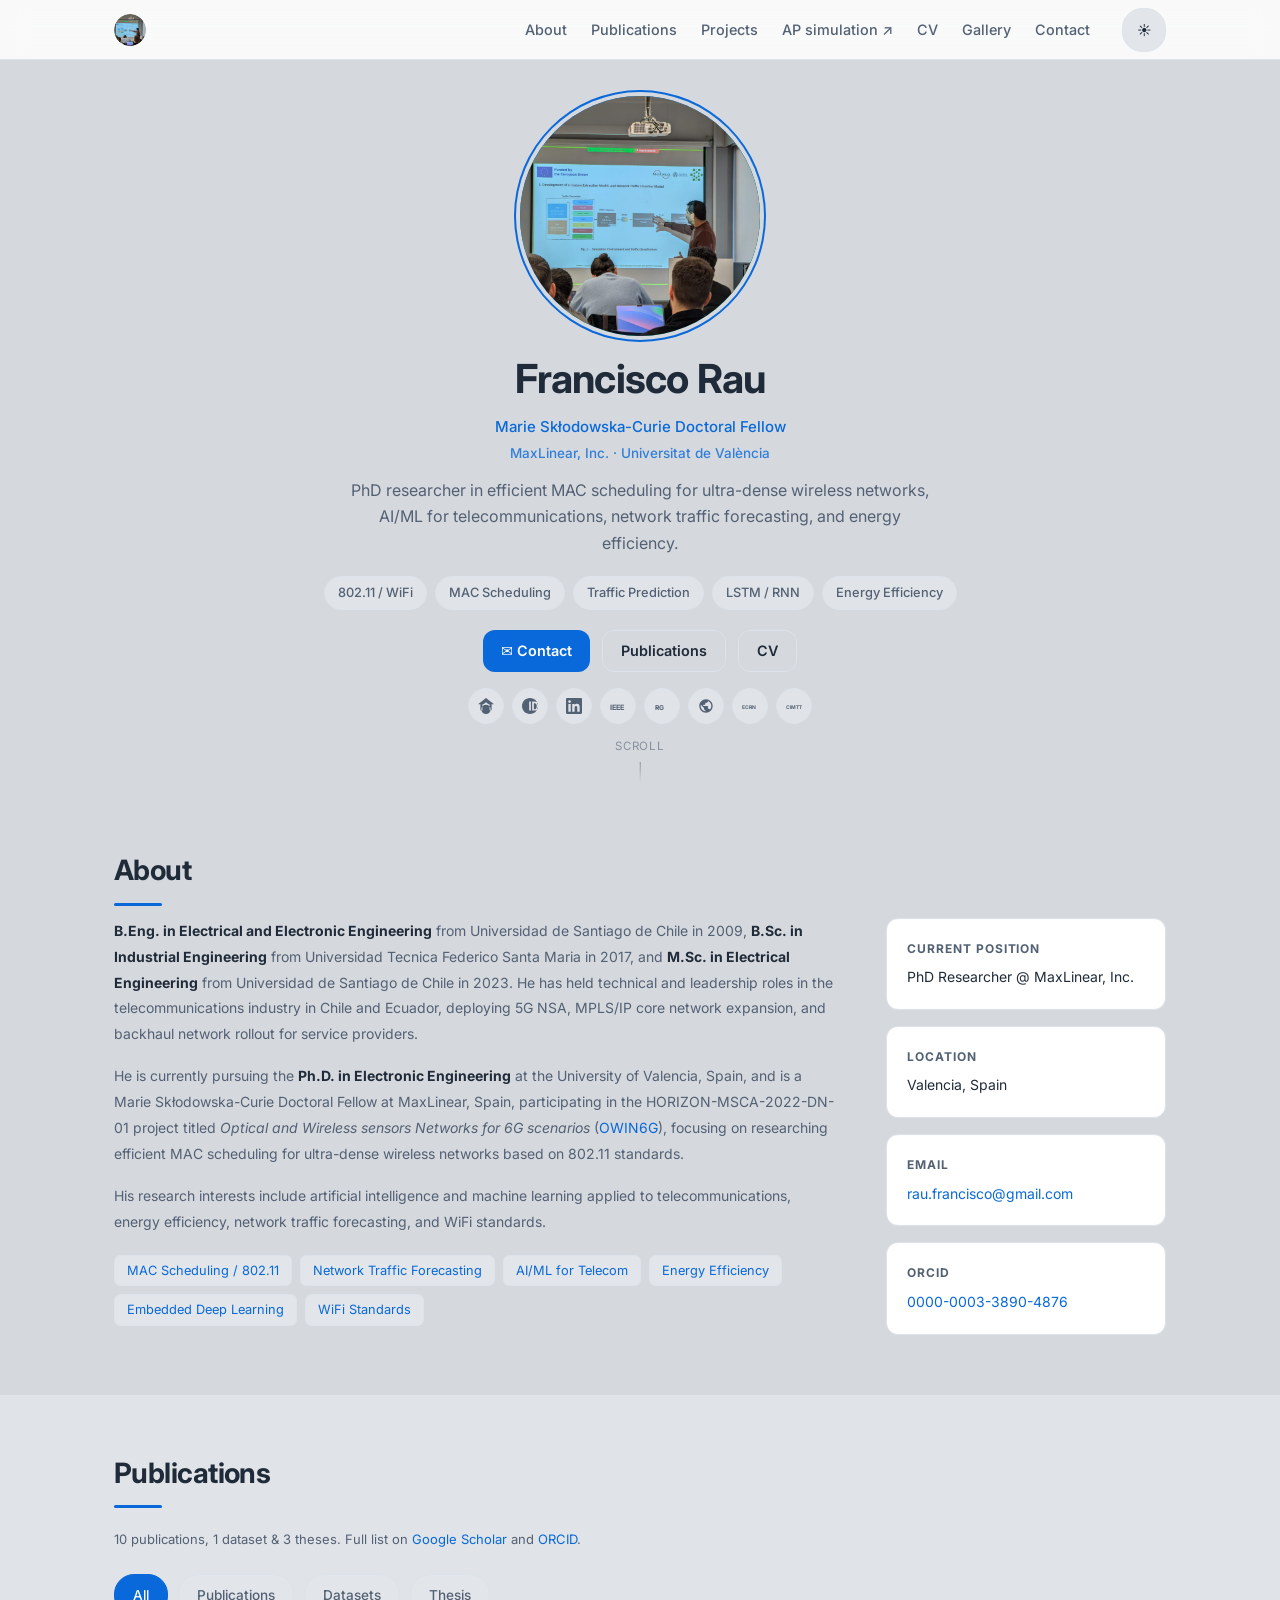
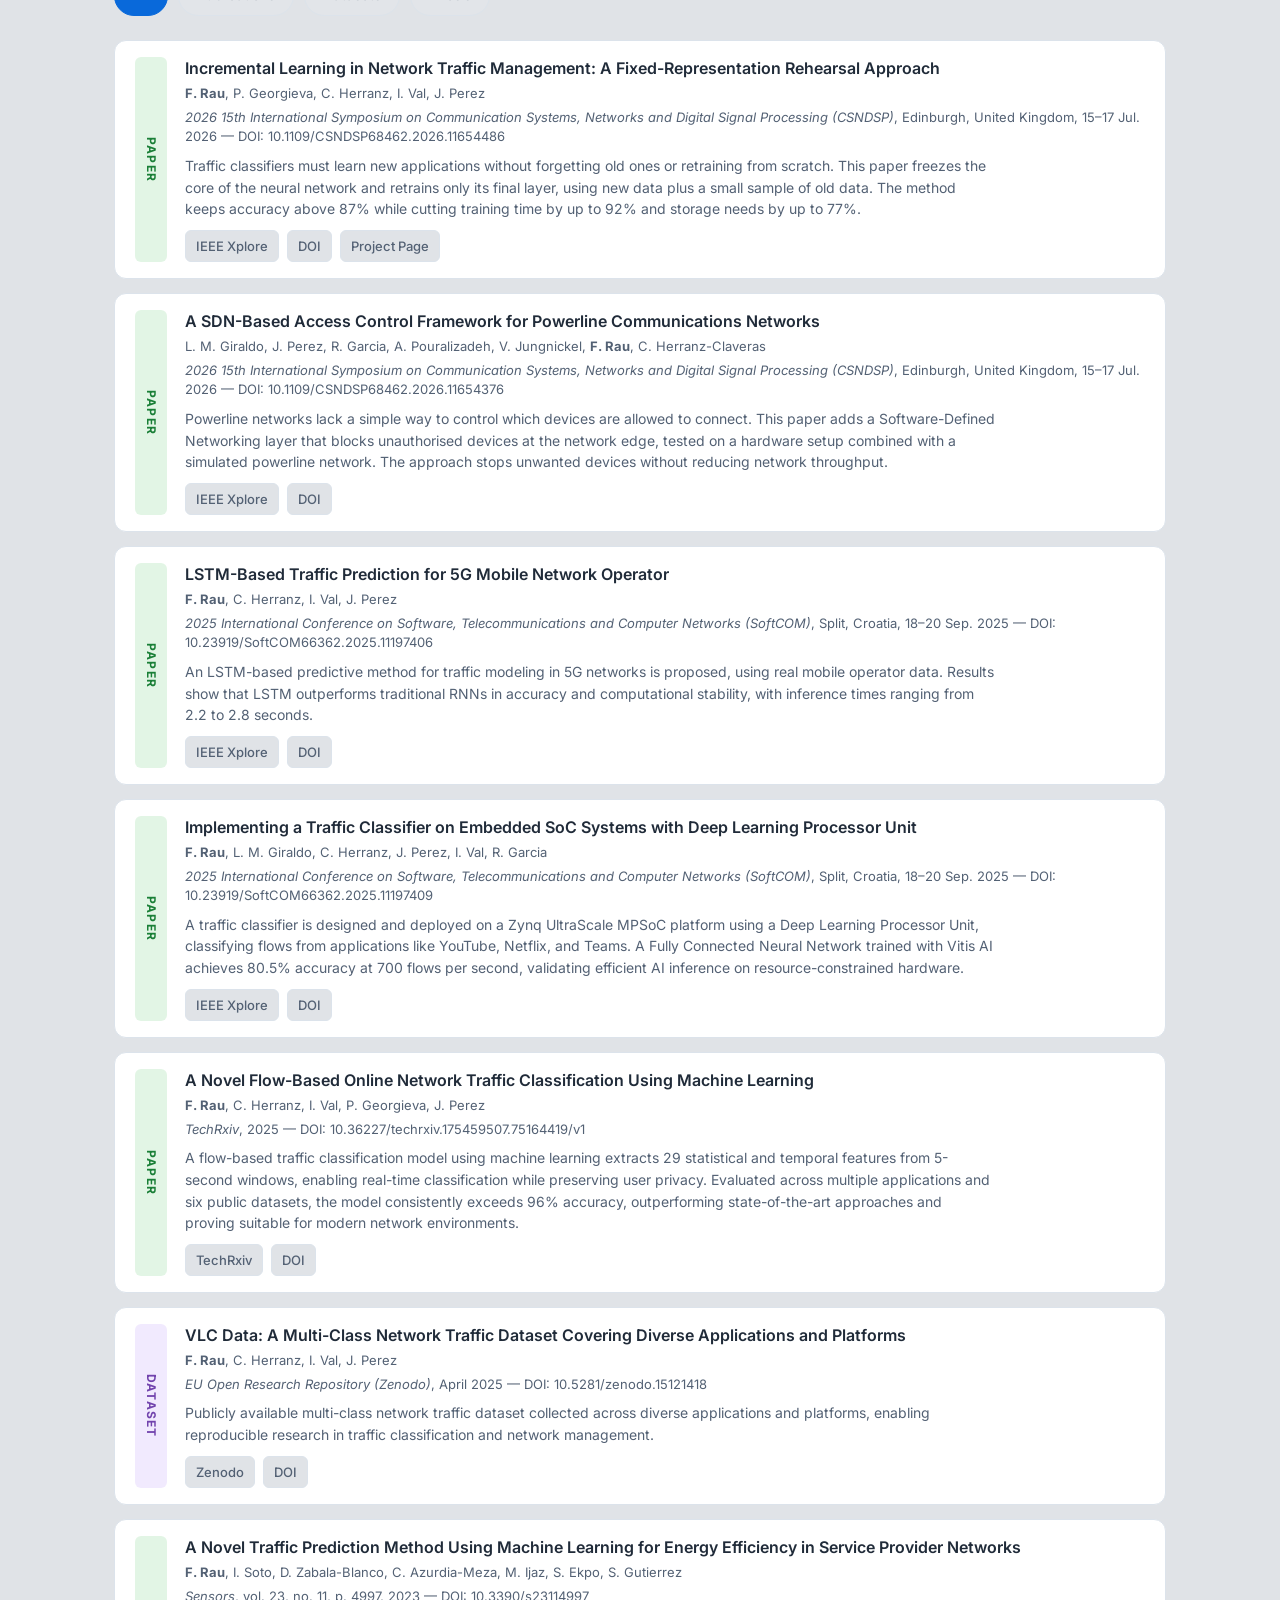
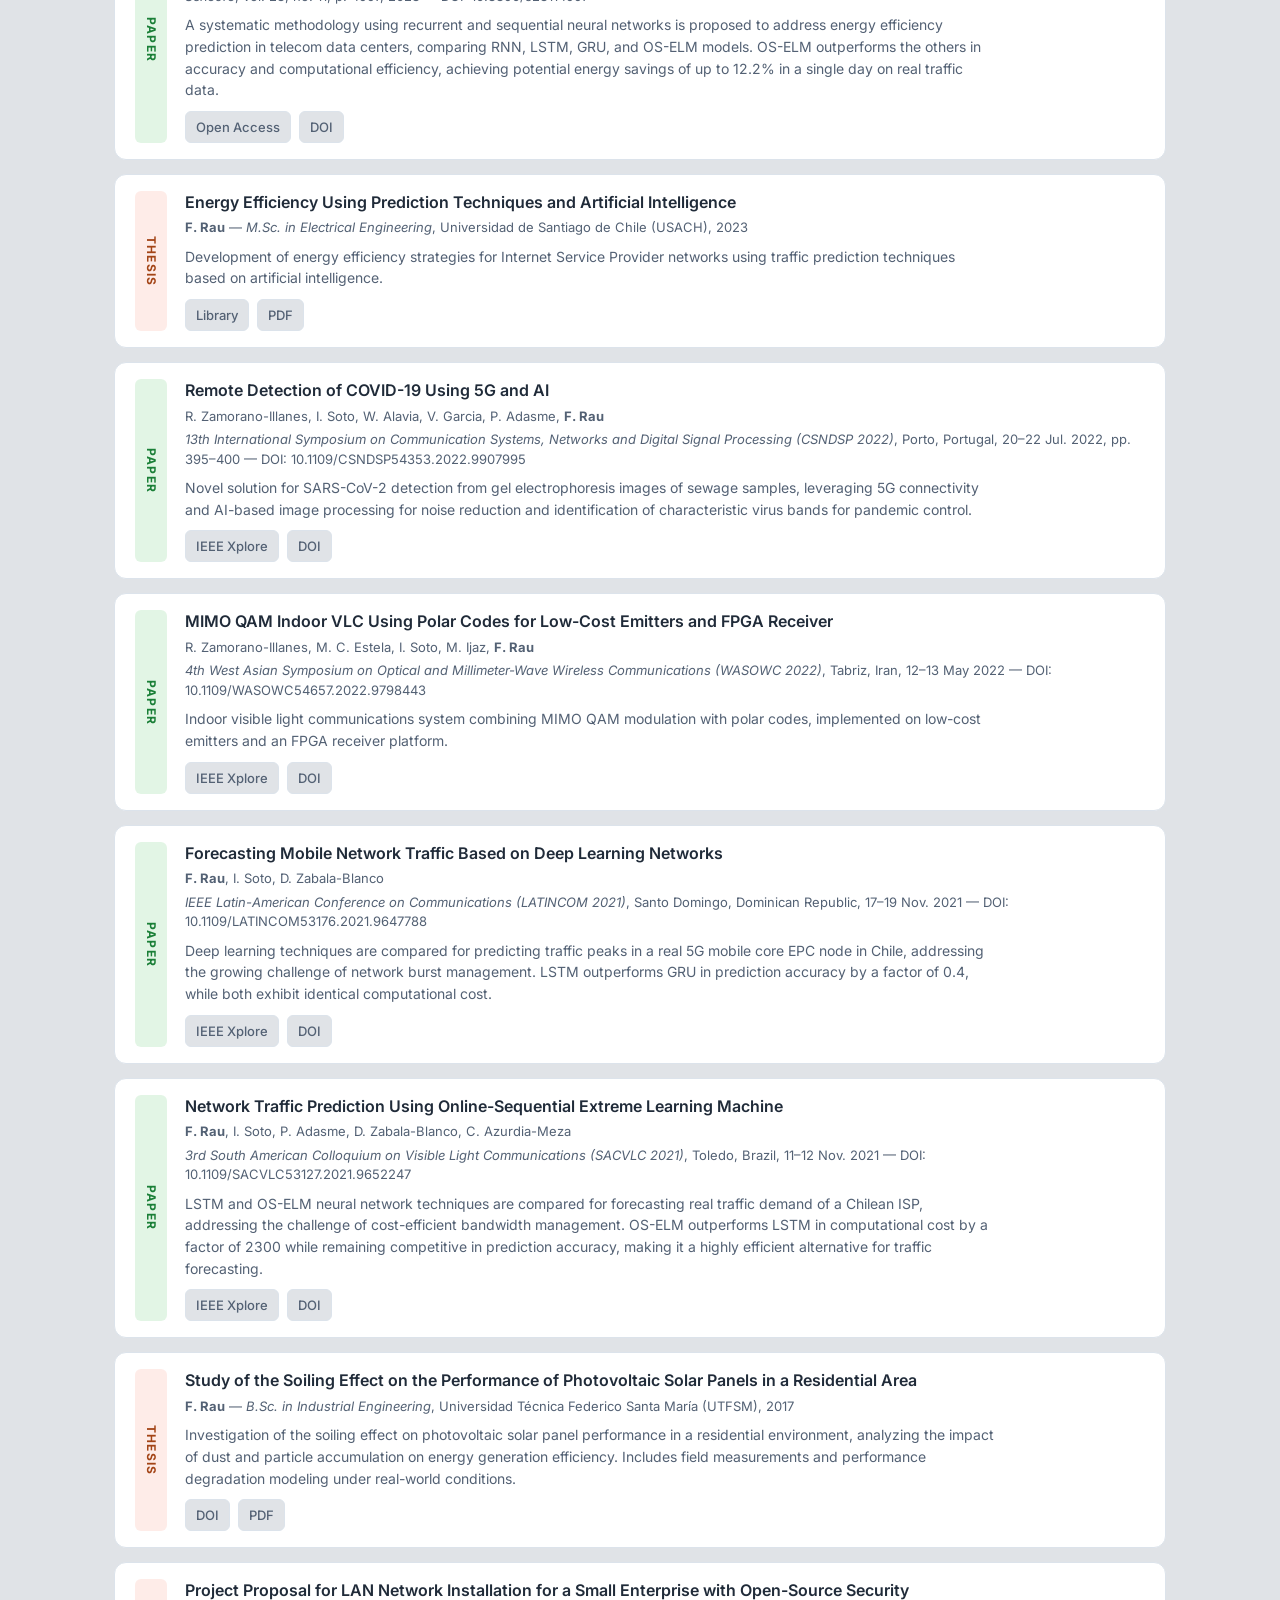
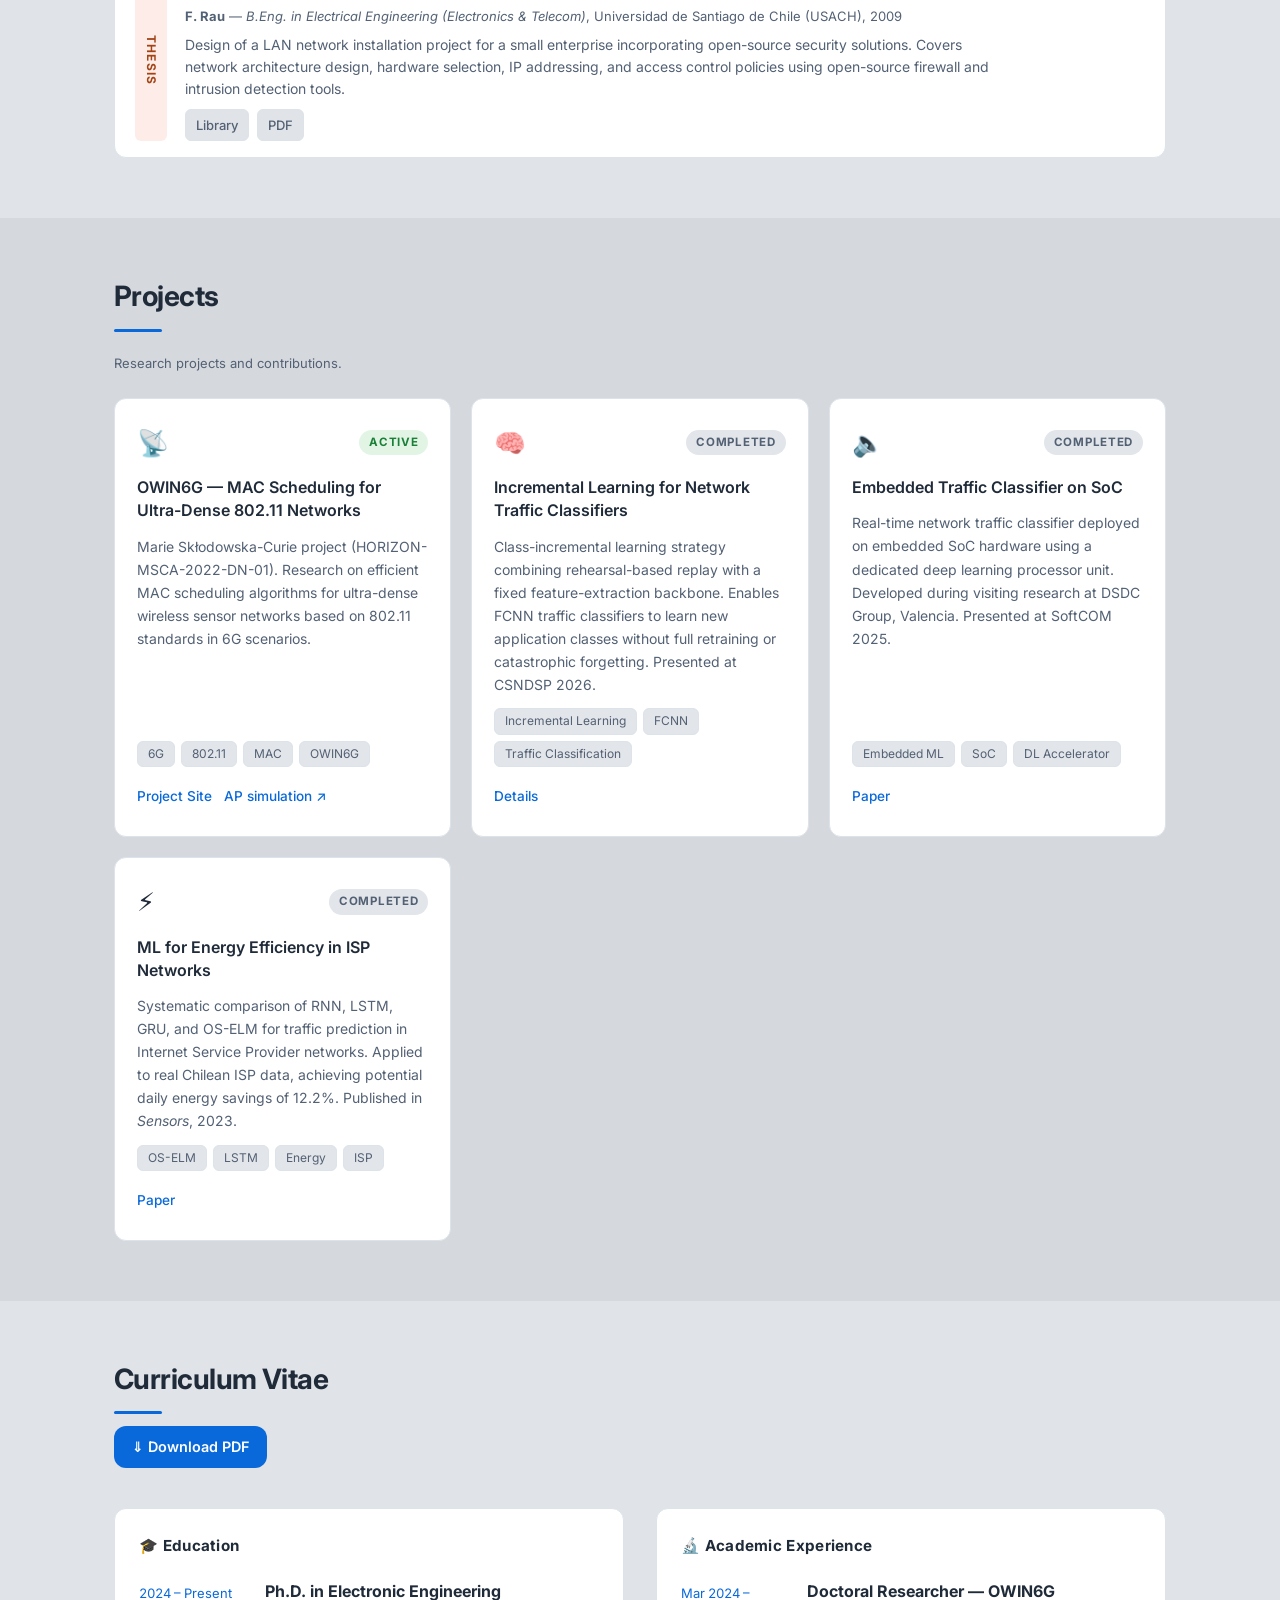
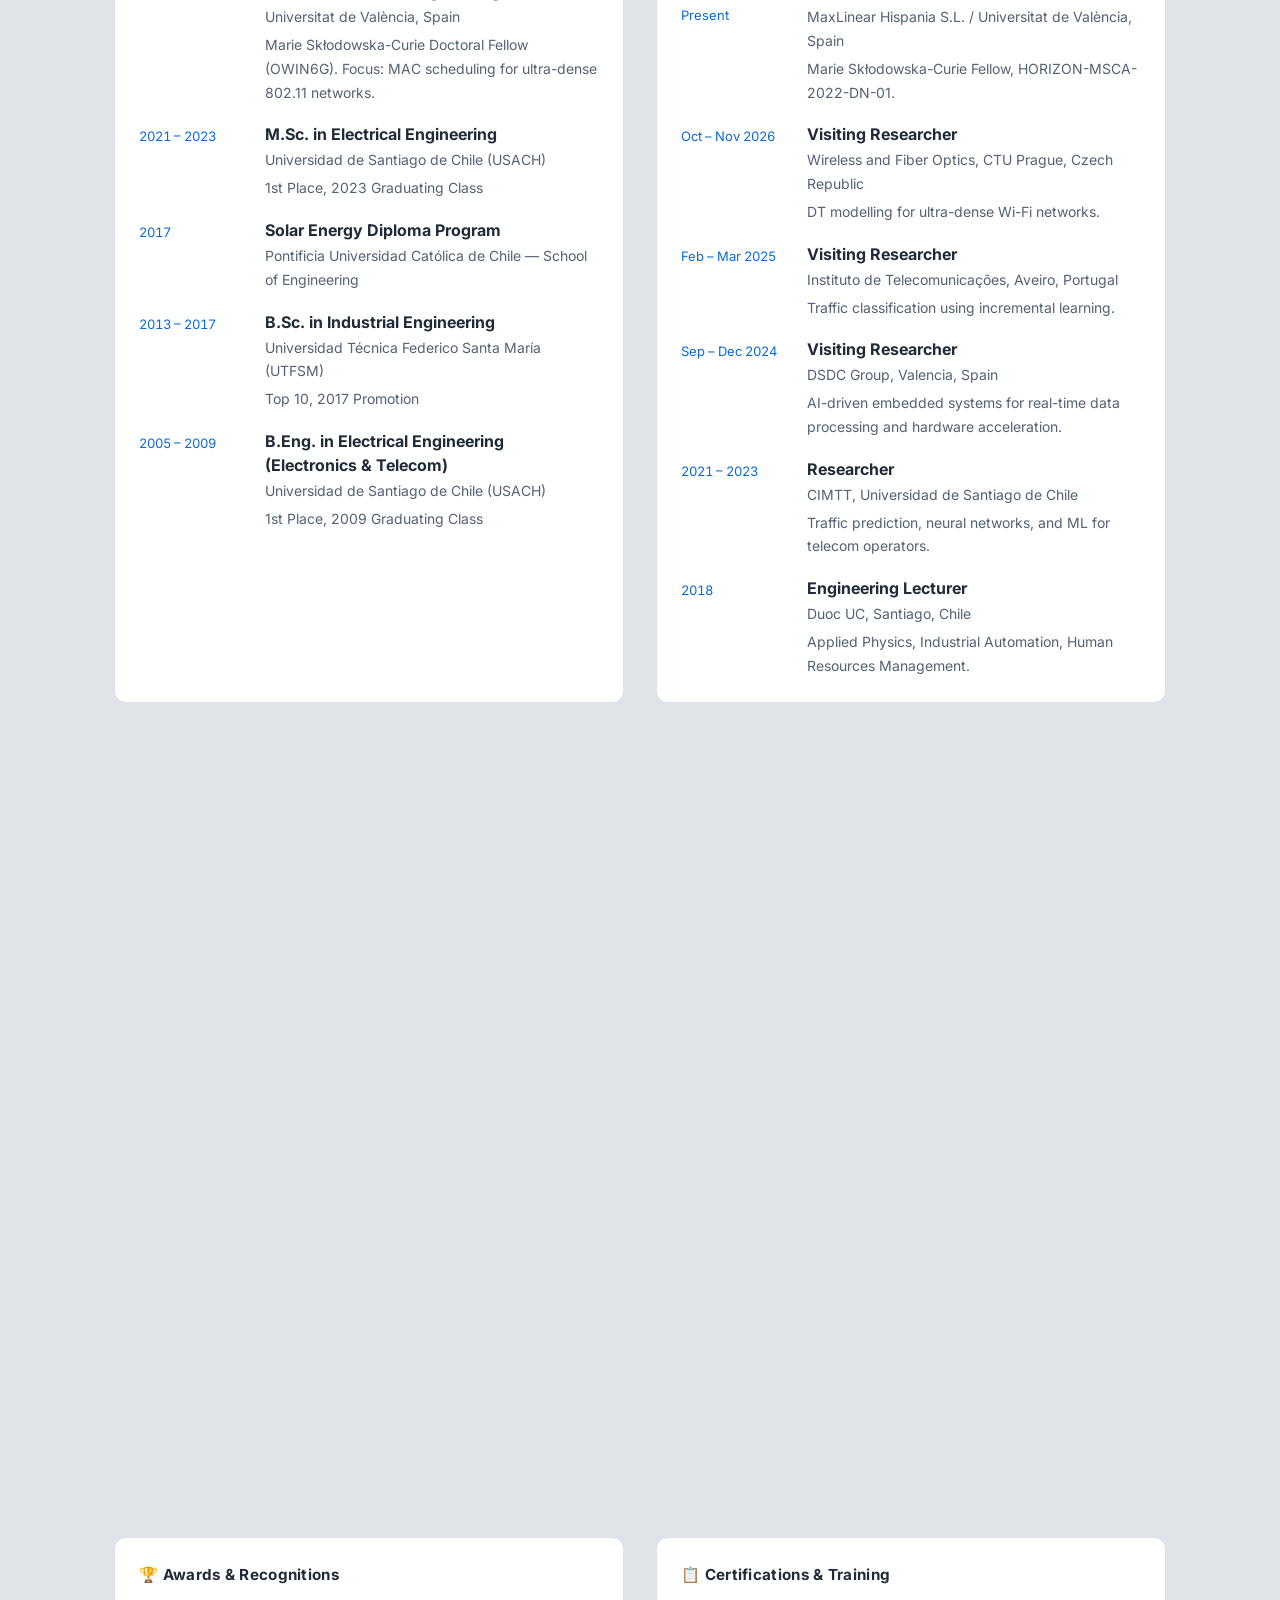
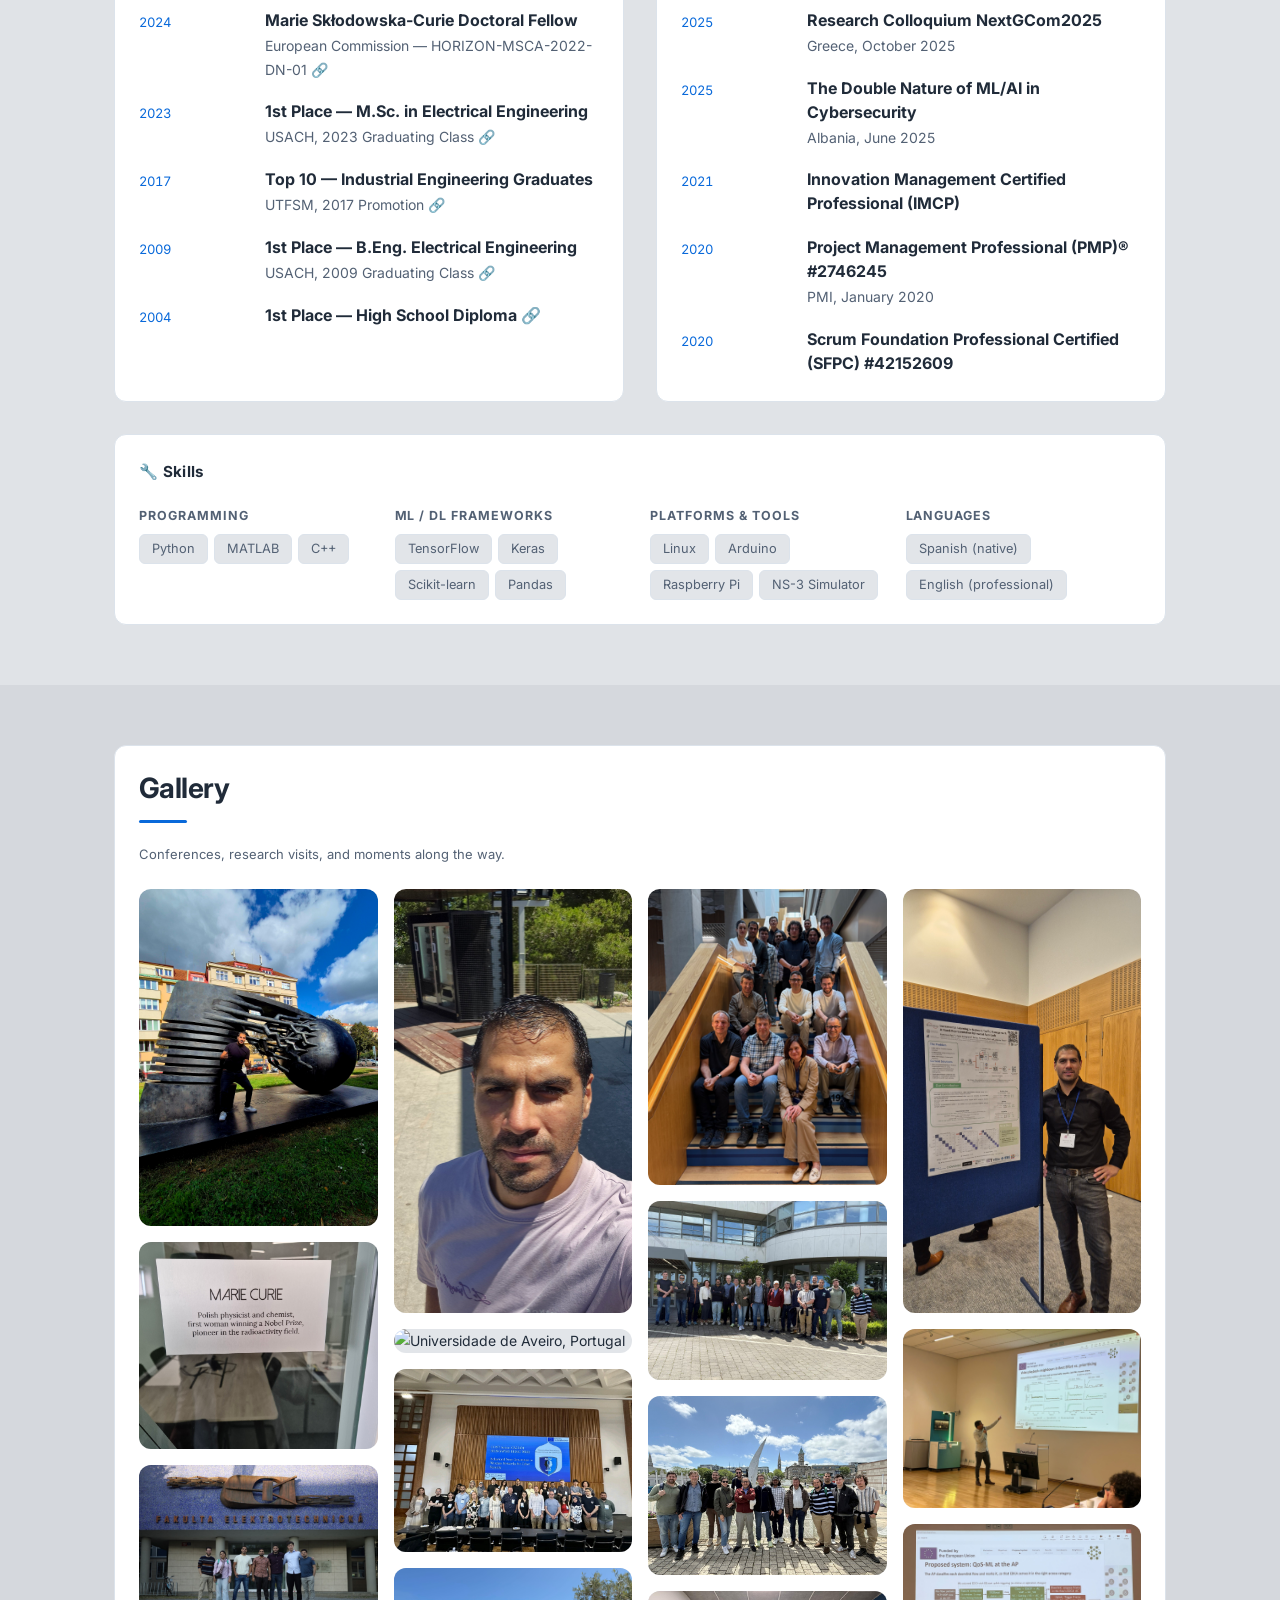
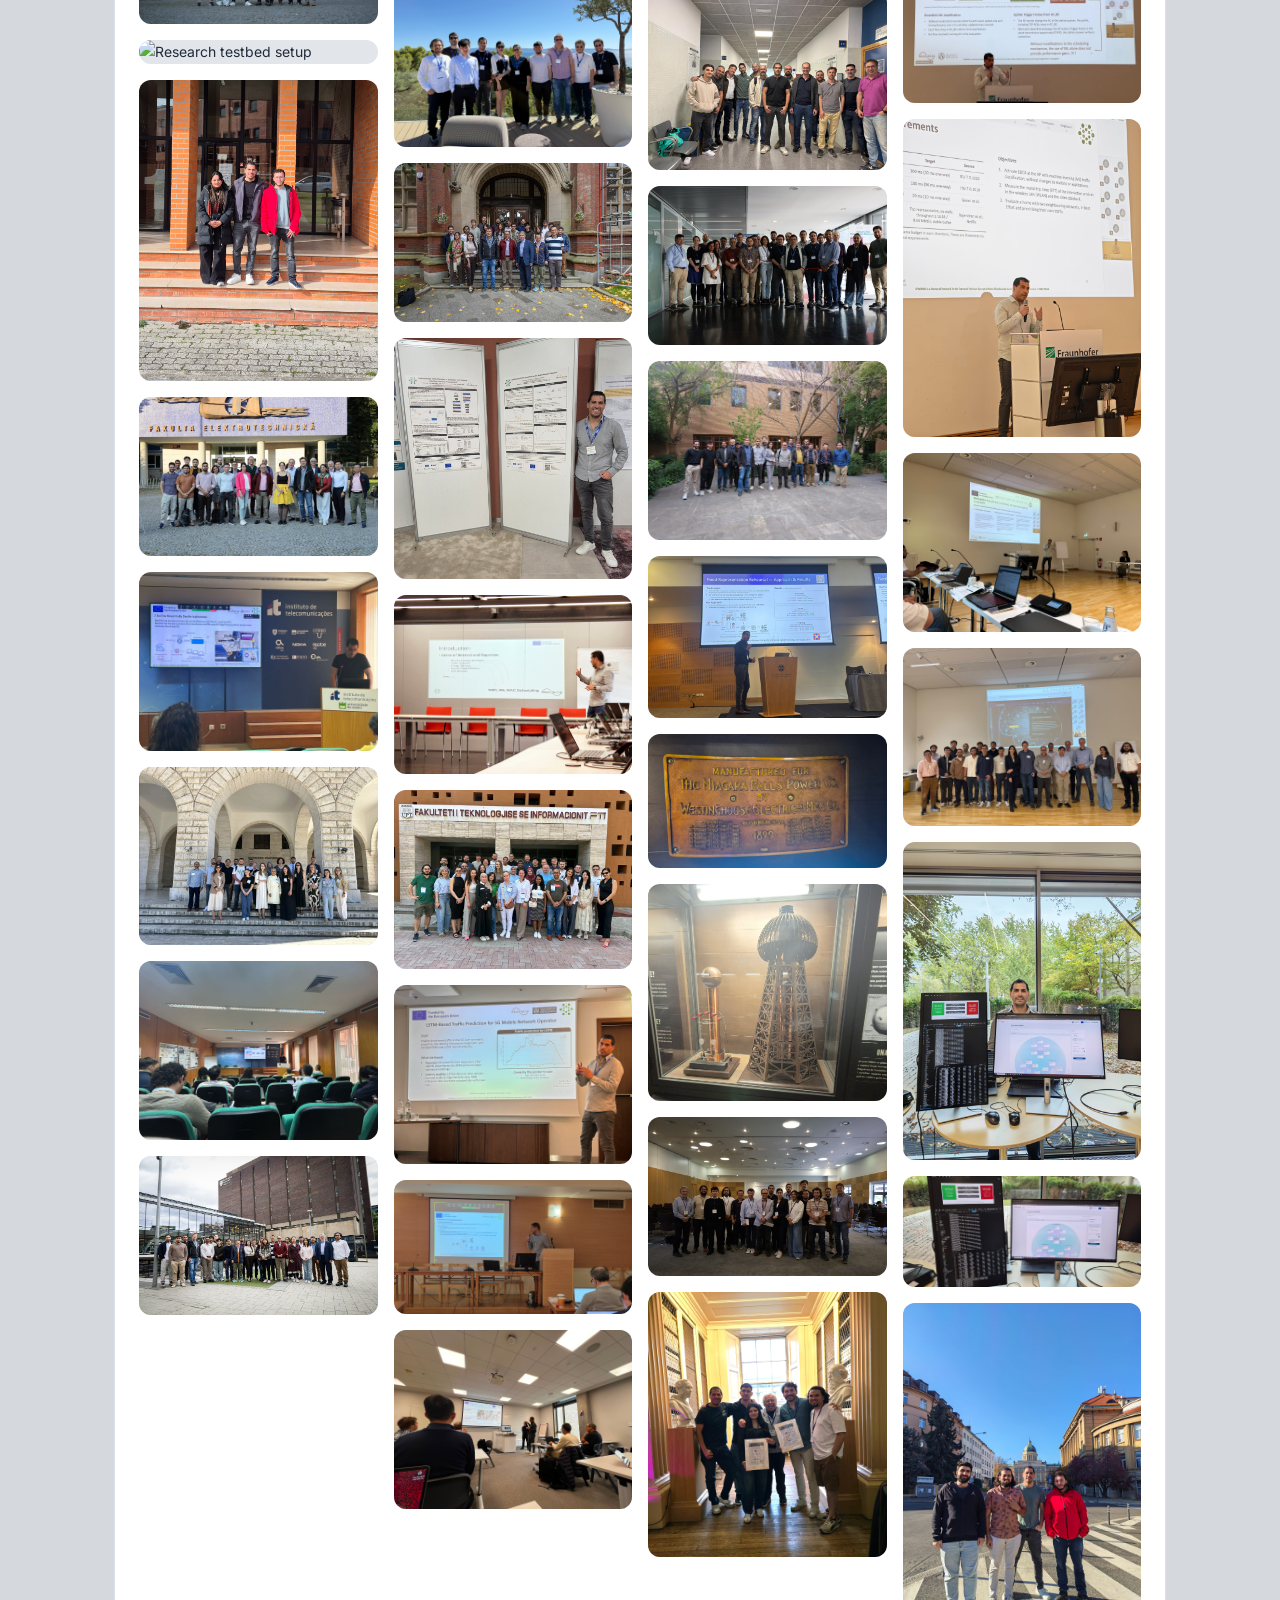
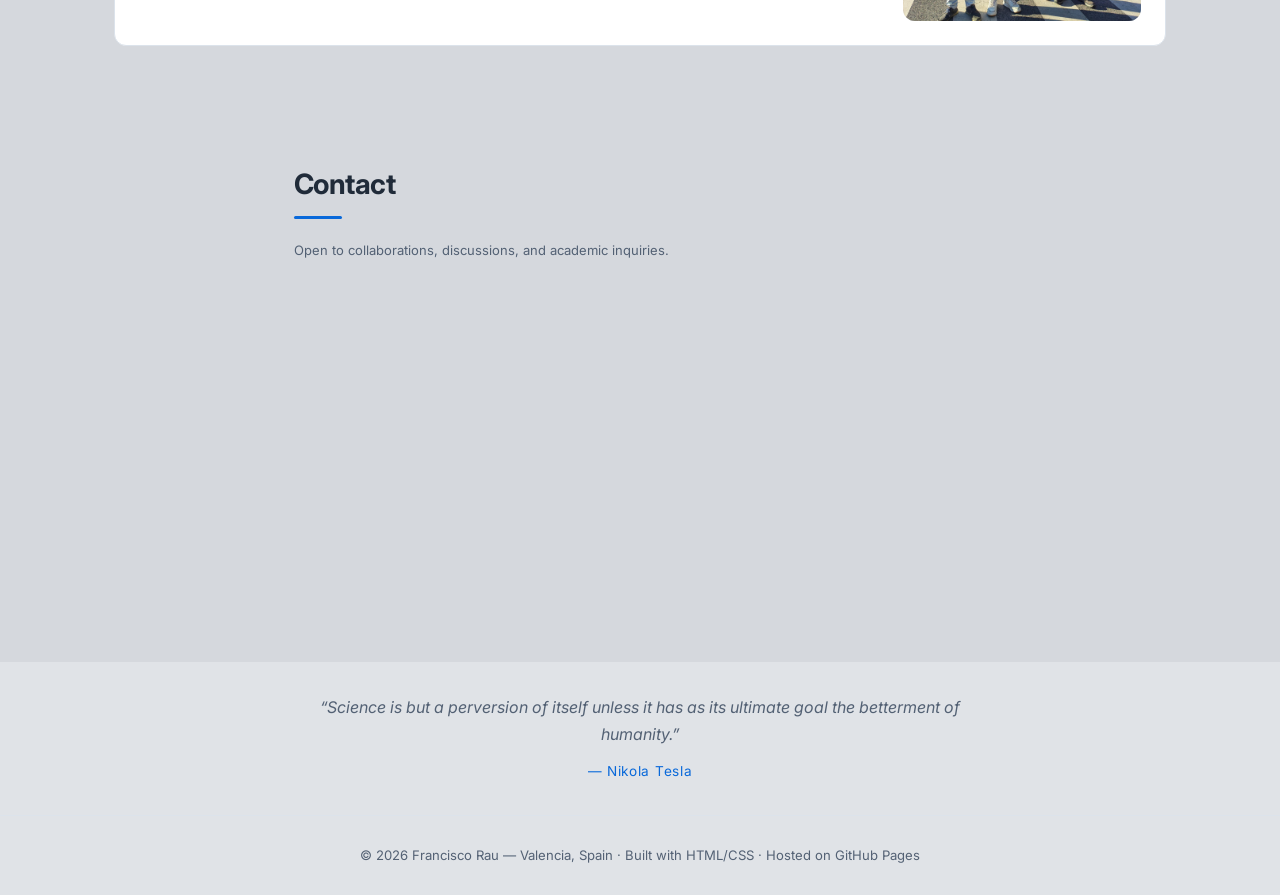
==== index.html @ e75d0fac "Keep summaries visible and unify proportional typography" ====
<!DOCTYPE html>
<html lang="en" data-theme="light">
<head>
  <meta charset="UTF-8" />
  <meta name="viewport" content="width=device-width, initial-scale=1.0" />
  <title>Francisco Rau | PhD Researcher in Telecom, ML & AI</title>
  <meta name="description" content="Personal academic website of Francisco Rau — Marie Skłodowska-Curie Doctoral Fellow at MaxLinear / Universitat de València. Research in MAC scheduling, traffic prediction, ML for telecom." />
  <meta name="keywords" content="Francisco Rau, PhD researcher, MAC scheduling, WiFi, 6G, OWIN6G, MSCA, MaxLinear, Universitat de València, machine learning, telecom, traffic prediction, LSTM" />
  <meta name="author" content="Francisco Rau" />
  <meta name="robots" content="index, follow" />
  <meta name="google-site-verification" content="Uxw614ntFVb6ZvhX2rP0Jt5dlkIkra6tUvO2ImGtz8Q" />
  <meta http-equiv="X-Content-Type-Options" content="nosniff" />
  <meta http-equiv="Referrer-Policy" content="strict-origin-when-cross-origin" />
  <meta http-equiv="Permissions-Policy" content="camera=(), microphone=(), geolocation=()" />
  <link rel="canonical" href="https://fr-researcher.github.io/" />

  <!-- Favicon -->
  <link rel="icon" href="favicon.ico" sizes="any" />
  <link rel="icon" href="favicon.png" type="image/png" />
  <link rel="apple-touch-icon" href="favicon.png" />

  <!-- Bing / Microsoft -->
  <meta name="msapplication-TileColor" content="#d5d8dd" />
  <meta name="theme-color" content="#d5d8dd" />

  <!-- Open Graph (Google, LinkedIn, Facebook preview) -->
  <meta property="og:type" content="website" />
  <meta property="og:url" content="https://fr-researcher.github.io/" />
  <meta property="og:title" content="Francisco Rau | PhD Researcher in Telecom, ML & AI" />
  <meta property="og:description" content="Marie Skłodowska-Curie Doctoral Fellow at MaxLinear / Universitat de València. Research in MAC scheduling, 6G, WiFi, and AI/ML for telecommunications." />
  <meta property="og:image" content="https://fr-researcher.github.io/assets/img/inicio.jpg" />

  <!-- Twitter/X card -->
  <meta name="twitter:card" content="summary_large_image" />
  <meta name="twitter:title" content="Francisco Rau | PhD Researcher" />
  <meta name="twitter:description" content="Marie Skłodowska-Curie Doctoral Fellow. Research in MAC scheduling, 6G, WiFi, and AI/ML for telecom." />
  <meta name="twitter:image" content="https://fr-researcher.github.io/assets/img/inicio.jpg" />

  <!-- Schema.org structured data for Google -->
  <script type="application/ld+json">
  {
    "@context": "https://schema.org",
    "@type": "Person",
    "name": "Francisco Rau",
    "url": "https://fr-researcher.github.io/",
    "image": "https://fr-researcher.github.io/assets/img/inicio.jpg",
    "jobTitle": "PhD Researcher",
    "description": "Marie Skłodowska-Curie Doctoral Fellow at MaxLinear / Universitat de València. Research in MAC scheduling, 6G, WiFi, and AI/ML for telecommunications.",
    "affiliation": [
      { "@type": "Organization", "name": "MaxLinear" },
      { "@type": "Organization", "name": "Universitat de València" }
    ],
    "sameAs": [
      "https://scholar.google.com/citations?user=uFnqRGwAAAAJ&hl=es",
      "https://orcid.org/0000-0003-3890-4876",
      "https://www.linkedin.com/in/franciscorau/",
      "https://ieeexplore.ieee.org/author/37089208903",
      "https://www.researchgate.net/profile/Francisco-Rau"
    ],
    "knowsAbout": ["MAC scheduling", "6G", "WiFi", "Machine Learning", "Telecommunications", "LSTM", "Traffic Prediction"]
  }
  </script>

  <link rel="stylesheet" href="assets/css/style.css" />
  <link rel="stylesheet" href="assets/css/refinement.css" />
  <link rel="preconnect" href="https://fonts.googleapis.com" />
  <link href="https://fonts.googleapis.com/css2?family=Inter:wght@300;400;500;600;700&display=swap" rel="stylesheet" />
</head>
<body>

  <!-- ───── NAV ───── -->
  <nav id="navbar">
    <div class="nav-inner">
      <a class="nav-brand" href="#home"><img src="favicon.png" alt="Francisco Rau"></a>
      <ul class="nav-links">
        <li><a href="#about">About</a></li>
        <li><a href="#publications">Publications</a></li>
        <li><a href="#projects">Projects</a></li>
        <li><a href="edca-lab/" target="_blank" rel="noopener noreferrer" aria-label="AP simulation (opens in a new tab)">AP simulation ↗</a></li>
        <li><a href="#cv">CV</a></li>
        <li><a href="#gallery">Gallery</a></li>
        <li><a href="#contact">Contact</a></li>
      </ul>
      <button class="theme-toggle" id="themeToggle" aria-label="Toggle theme">
        <span class="icon-sun">☀</span><span class="icon-moon">☽</span>
      </button>
      <button class="nav-burger" id="navBurger" aria-label="Menu">&#9776;</button>
    </div>
    <ul class="nav-mobile" id="navMobile">
      <li><a href="#about">About</a></li>
      <li><a href="#publications">Publications</a></li>
      <li><a href="#projects">Projects</a></li>
      <li><a href="edca-lab/" target="_blank" rel="noopener noreferrer" aria-label="AP simulation (opens in a new tab)">AP simulation ↗</a></li>
      <li><a href="#cv">CV</a></li>
      <li><a href="#gallery">Gallery</a></li>
      <li><a href="#contact">Contact</a></li>
    </ul>
  </nav>

  <!-- ───── HERO ───── -->
  <section id="home" class="hero">
    <div class="hero-bg"></div>
    <div class="hero-content">
      <div class="hero-avatar"><img src="assets/img/inicio.jpg" alt="Francisco Rau"></div>
      <h1>Francisco Rau</h1>
      <p class="hero-title">Marie Skłodowska-Curie Doctoral Fellow<br><span style="font-size:.9em; opacity:.8;">MaxLinear, Inc. &middot; Universitat de València</span></p>
      <p class="hero-sub">
        PhD researcher in efficient MAC scheduling for ultra-dense wireless networks,
        AI/ML for telecommunications, network traffic forecasting, and energy efficiency.
      </p>
      <div class="hero-badges">
        <span class="badge">802.11 / WiFi</span>
        <span class="badge">MAC Scheduling</span>
        <span class="badge">Traffic Prediction</span>
        <span class="badge">LSTM / RNN</span>
        <span class="badge">Energy Efficiency</span>
      </div>
      <div class="hero-links">
        <a href="mailto:rau.francisco@gmail.com" class="btn btn-primary">✉ Contact</a>
        <a href="#publications" class="btn btn-outline">Publications</a>
        <a href="#cv" class="btn btn-outline">CV</a>
      </div>
      <div class="social-row">
        <a href="https://scholar.google.com/citations?user=uFnqRGwAAAAJ&hl=es" target="_blank" rel="noopener" title="Google Scholar">
          <svg viewBox="0 0 24 24" fill="currentColor"><path d="M12 24a7 7 0 1 1 0-14 7 7 0 0 1 0 14zm0-24L0 9.5h3.6v9h3V9.5h1.8L12 6.3l3.6 3.2H17.4v9h3V9.5H24L12 0z"/></svg>
        </a>
        <a href="https://orcid.org/0000-0003-3890-4876" target="_blank" rel="noopener" title="ORCID: 0000-0003-3890-4876">
          <svg viewBox="0 0 24 24" fill="currentColor"><path d="M12 0C5.372 0 0 5.372 0 12s5.372 12 12 12 12-5.372 12-12S18.628 0 12 0zm-1.3 5.3h2.6v13.4h-2.6V5.3zm4.5 0h3.8c3.8 0 5.7 2.7 5.7 6.7s-1.9 6.7-5.7 6.7h-3.8V5.3zm2.6 2.4v9.2h1.1c2.1 0 3.2-1.5 3.2-4.6 0-3.1-1.1-4.6-3.2-4.6h-1.1z"/></svg>
        </a>
        <a href="https://www.linkedin.com/in/franciscorau/" target="_blank" rel="noopener" title="LinkedIn">
          <svg viewBox="0 0 24 24" fill="currentColor"><path d="M20.447 20.452h-3.554v-5.569c0-1.328-.027-3.037-1.852-3.037-1.853 0-2.136 1.445-2.136 2.939v5.667H9.351V9h3.414v1.561h.046c.477-.9 1.637-1.85 3.37-1.85 3.601 0 4.267 2.37 4.267 5.455v6.286zM5.337 7.433a2.062 2.062 0 0 1-2.063-2.065 2.064 2.064 0 1 1 2.063 2.065zm1.782 13.019H3.555V9h3.564v11.452zM22.225 0H1.771C.792 0 0 .774 0 1.729v20.542C0 23.227.792 24 1.771 24h20.451C23.2 24 24 23.227 24 22.271V1.729C24 .774 23.2 0 22.222 0h.003z"/></svg>
        </a>
        <a href="https://ieeexplore.ieee.org/author/37089208903" target="_blank" rel="noopener" title="IEEE Xplore Profile">
          <svg viewBox="0 0 24 24" fill="currentColor"><text x="0" y="18" font-size="11" font-family="Arial" font-weight="bold">IEEE</text></svg>
        </a>
        <a href="https://www.researchgate.net/profile/Francisco-Rau" target="_blank" rel="noopener" title="ResearchGate Profile">
          <svg viewBox="0 0 24 24" fill="currentColor"><text x="1" y="18" font-size="10" font-family="Arial" font-weight="bold">RG</text></svg>
        </a>
        <a href="https://owin6g.eu/" target="_blank" rel="noopener" title="OWIN6G Project">
          <svg viewBox="0 0 24 24" fill="currentColor"><path d="M12 2C6.48 2 2 6.48 2 12s4.48 10 10 10 10-4.48 10-10S17.52 2 12 2zm-1 17.93c-3.95-.49-7-3.85-7-7.93 0-.62.08-1.21.21-1.79L9 15v1c0 1.1.9 2 2 2v1.93zm6.9-2.54c-.26-.81-1-1.39-1.9-1.39h-1v-3c0-.55-.45-1-1-1H8v-2h2c.55 0 1-.45 1-1V7h2c1.1 0 2-.9 2-2v-.41c2.93 1.19 5 4.06 5 7.41 0 2.08-.8 3.97-2.1 5.39z"/></svg>
        </a>
        <a href="https://www.ecrn-owc.eu/" target="_blank" rel="noopener" title="ECRN-OWC">
          <svg viewBox="0 0 24 24" fill="currentColor"><text x="0" y="17" font-size="7.5" font-family="Arial" font-weight="bold">ECRN</text></svg>
        </a>
        <a href="https://cimtt.cl/" target="_blank" rel="noopener" title="CIMTT">
          <svg viewBox="0 0 24 24" fill="currentColor"><text x="0" y="17" font-size="7.5" font-family="Arial" font-weight="bold">CIMTT</text></svg>
        </a>
      </div>
    </div>
    <div class="scroll-hint">
      <span>scroll</span>
      <div class="scroll-arrow"></div>
    </div>
  </section>

  <!-- ───── ABOUT ───── -->
  <section id="about" class="section">
    <div class="container">
      <h2 class="section-title">About</h2>
      <div class="about-grid">
        <div class="about-text">
          <p>
            <strong>B.Eng. in Electrical and Electronic Engineering</strong> from Universidad de Santiago de Chile
            in 2009, <strong>B.Sc. in Industrial Engineering</strong> from Universidad Tecnica Federico Santa Maria
            in 2017, and <strong>M.Sc. in Electrical Engineering</strong> from Universidad de Santiago de Chile in
            2023. He has held technical and leadership roles in the telecommunications industry in Chile
            and Ecuador, deploying 5G NSA, MPLS/IP core network
            expansion, and backhaul network rollout for service providers.
          </p>
          <p>
            He is currently pursuing the <strong>Ph.D. in Electronic Engineering</strong> at the
            University of Valencia, Spain, and is a
            Marie Skłodowska-Curie Doctoral Fellow at
            MaxLinear, Spain, participating in the HORIZON-MSCA-2022-DN-01 project
            titled <em>Optical and Wireless sensors Networks for 6G scenarios</em>
            (<a href="https://owin6g.eu/" target="_blank" rel="noopener">OWIN6G</a>),
            focusing on researching efficient MAC scheduling for ultra-dense wireless networks based on
            802.11 standards.
          </p>
          <p>
            His research interests include artificial intelligence and machine learning applied to
            telecommunications, energy efficiency, network traffic forecasting, and WiFi standards.
          </p>
          <div class="interest-tags">
            <span>MAC Scheduling / 802.11</span>
            <span>Network Traffic Forecasting</span>
            <span>AI/ML for Telecom</span>
            <span>Energy Efficiency</span>
            <span>Embedded Deep Learning</span>
            <span>WiFi Standards</span>
          </div>
        </div>
        <div class="about-info">
          <div class="info-card">
            <h4>Current Position</h4>
            <p>PhD Researcher @ MaxLinear, Inc.</p>
          </div>
          <div class="info-card">
            <h4>Location</h4>
            <p>Valencia, Spain</p>
          </div>
          <div class="info-card">
            <h4>Email</h4>
            <p>
              <a href="mailto:rau.francisco@gmail.com">rau.francisco@gmail.com</a>
            </p>
          </div>
          <div class="info-card">
            <h4>ORCID</h4>
            <p><a href="https://orcid.org/0000-0003-3890-4876" target="_blank" rel="noopener">0000-0003-3890-4876</a></p>
          </div>
        </div>
      </div>
    </div>
  </section>

  <!-- ───── PUBLICATIONS ───── -->
  <section id="publications" class="section section-alt">
    <div class="container">
      <h2 class="section-title">Publications</h2>
      <p class="section-sub">
        10 publications, 1 dataset &amp; 3 theses. Full list on
        <a href="https://scholar.google.com/citations?user=uFnqRGwAAAAJ&hl=es" target="_blank" rel="noopener">Google Scholar</a>
        and <a href="https://orcid.org/0000-0003-3890-4876" target="_blank" rel="noopener">ORCID</a>.
      </p>

      <div class="pub-filters">
        <button class="pub-filter active" data-filter="all">All</button>
        <button class="pub-filter" data-filter="publication">Publications</button>
        <button class="pub-filter" data-filter="dataset">Datasets</button>
        <button class="pub-filter" data-filter="thesis">Thesis</button>
      </div>

      <div class="pub-list" id="pubList">

        <!-- CSNDSP 2026: Incremental Learning -->
        <article class="pub-card" data-type="conference">
          <div class="pub-type conference">Paper</div>
          <div class="pub-body">
            <h3 class="pub-title">
              <a href="https://doi.org/10.1109/CSNDSP68462.2026.11654486" target="_blank" rel="noopener">
                Incremental Learning in Network Traffic Management: A Fixed-Representation Rehearsal Approach
              </a>
            </h3>
            <p class="pub-authors"><strong>F. Rau</strong>, P. Georgieva, C. Herranz, I. Val, J. Perez</p>
            <p class="pub-venue"><em>2026 15th International Symposium on Communication Systems, Networks and Digital Signal Processing (CSNDSP)</em>, Edinburgh, United Kingdom, 15–17 Jul. 2026 &mdash; DOI: 10.1109/CSNDSP68462.2026.11654486</p>
            <p class="pub-abstract">
              Traffic classifiers must learn new applications without forgetting old ones or retraining
              from scratch. This paper freezes the core of the neural network and retrains only its final
              layer, using new data plus a small sample of old data. The method keeps accuracy above 87%
              while cutting training time by up to 92% and storage needs by up to 77%.
            </p>
            <div class="pub-links">
              <a href="https://ieeexplore.ieee.org/document/11654486" class="pub-tag" target="_blank" rel="noopener">IEEE Xplore</a>
              <a href="https://doi.org/10.1109/CSNDSP68462.2026.11654486" class="pub-tag" target="_blank" rel="noopener">DOI</a>
              <a href="assets/papers/IL_Network_Traffic_Management.html" class="pub-tag" target="_blank" rel="noopener">Project Page</a>
            </div>
          </div>
        </article>

        <!-- CSNDSP 2026: SDN-Based Access Control for PLC -->
        <article class="pub-card" data-type="conference">
          <div class="pub-type conference">Paper</div>
          <div class="pub-body">
            <h3 class="pub-title">
              <a href="https://doi.org/10.1109/CSNDSP68462.2026.11654376" target="_blank" rel="noopener">
                A SDN-Based Access Control Framework for Powerline Communications Networks
              </a>
            </h3>
            <p class="pub-authors">L. M. Giraldo, J. Perez, R. Garcia, A. Pouralizadeh, V. Jungnickel, <strong>F. Rau</strong>, C. Herranz-Claveras</p>
            <p class="pub-venue"><em>2026 15th International Symposium on Communication Systems, Networks and Digital Signal Processing (CSNDSP)</em>, Edinburgh, United Kingdom, 15–17 Jul. 2026 &mdash; DOI: 10.1109/CSNDSP68462.2026.11654376</p>
            <p class="pub-abstract">
              Powerline networks lack a simple way to control which devices are allowed to connect. This
              paper adds a Software-Defined Networking layer that blocks unauthorised devices at the
              network edge, tested on a hardware setup combined with a simulated powerline network. The
              approach stops unwanted devices without reducing network throughput.
            </p>
            <div class="pub-links">
              <a href="https://ieeexplore.ieee.org/document/11654376" class="pub-tag" target="_blank" rel="noopener">IEEE Xplore</a>
              <a href="https://doi.org/10.1109/CSNDSP68462.2026.11654376" class="pub-tag" target="_blank" rel="noopener">DOI</a>
            </div>
          </div>
        </article>

        <!-- 1 -->
        <article class="pub-card" data-type="conference">
          <div class="pub-type conference">Paper</div>
          <div class="pub-body">
            <h3 class="pub-title">
              <a href="https://doi.org/10.23919/SoftCOM66362.2025.11197406" target="_blank" rel="noopener">
                LSTM-Based Traffic Prediction for 5G Mobile Network Operator
              </a>
            </h3>
            <p class="pub-authors"><strong>F. Rau</strong>, C. Herranz, I. Val, J. Perez</p>
            <p class="pub-venue"><em>2025 International Conference on Software, Telecommunications and Computer Networks (SoftCOM)</em>, Split, Croatia, 18–20 Sep. 2025 &mdash; DOI: 10.23919/SoftCOM66362.2025.11197406</p>
            <p class="pub-abstract">
              An LSTM-based predictive method for traffic modeling in 5G networks is proposed, using
              real mobile operator data. Results show that LSTM outperforms traditional RNNs in
              accuracy and computational stability, with inference times ranging from 2.2 to 2.8 seconds.
            </p>
            <div class="pub-links">
              <a href="https://ieeexplore.ieee.org/document/11197406" class="pub-tag" target="_blank" rel="noopener">IEEE Xplore</a>
              <a href="https://doi.org/10.23919/SoftCOM66362.2025.11197406" class="pub-tag" target="_blank" rel="noopener">DOI</a>
            </div>
          </div>
        </article>

        <!-- 2 -->
        <article class="pub-card" data-type="conference">
          <div class="pub-type conference">Paper</div>
          <div class="pub-body">
            <h3 class="pub-title">
              <a href="https://doi.org/10.23919/SoftCOM66362.2025.11197409" target="_blank" rel="noopener">
                Implementing a Traffic Classifier on Embedded SoC Systems with Deep Learning Processor Unit
              </a>
            </h3>
            <p class="pub-authors"><strong>F. Rau</strong>, L. M. Giraldo, C. Herranz, J. Perez, I. Val, R. Garcia</p>
            <p class="pub-venue"><em>2025 International Conference on Software, Telecommunications and Computer Networks (SoftCOM)</em>, Split, Croatia, 18–20 Sep. 2025 &mdash; DOI: 10.23919/SoftCOM66362.2025.11197409</p>
            <p class="pub-abstract">
              A traffic classifier is designed and deployed on a Zynq UltraScale MPSoC platform using
              a Deep Learning Processor Unit, classifying flows from applications like YouTube, Netflix,
              and Teams. A Fully Connected Neural Network trained with Vitis AI achieves 80.5% accuracy
              at 700 flows per second, validating efficient AI inference on resource-constrained hardware.
            </p>
            <div class="pub-links">
              <a href="https://ieeexplore.ieee.org/document/11197409" class="pub-tag" target="_blank" rel="noopener">IEEE Xplore</a>
              <a href="https://doi.org/10.23919/SoftCOM66362.2025.11197409" class="pub-tag" target="_blank" rel="noopener">DOI</a>
            </div>
          </div>
        </article>

        <!-- 3 -->
        <article class="pub-card" data-type="preprint">
          <div class="pub-type preprint">Paper</div>
          <div class="pub-body">
            <h3 class="pub-title">
              <a href="https://doi.org/10.36227/techrxiv.175459507.75164419/v1" target="_blank" rel="noopener">
                A Novel Flow-Based Online Network Traffic Classification Using Machine Learning
              </a>
            </h3>
            <p class="pub-authors"><strong>F. Rau</strong>, C. Herranz, I. Val, P. Georgieva, J. Perez</p>
            <p class="pub-venue"><em>TechRxiv</em>, 2025 &mdash; DOI: 10.36227/techrxiv.175459507.75164419/v1</p>
            <p class="pub-abstract">
              A flow-based traffic classification model using machine learning extracts 29 statistical
              and temporal features from 5-second windows, enabling real-time classification while
              preserving user privacy. Evaluated across multiple applications and six public datasets,
              the model consistently exceeds 96% accuracy, outperforming state-of-the-art approaches
              and proving suitable for modern network environments.
            </p>
            <div class="pub-links">
              <a href="https://doi.org/10.36227/techrxiv.175459507.75164419/v1" class="pub-tag" target="_blank" rel="noopener">TechRxiv</a>
              <a href="https://doi.org/10.36227/techrxiv.175459507.75164419/v1" class="pub-tag" target="_blank" rel="noopener">DOI</a>
            </div>
          </div>
        </article>

        <!-- Dataset -->
        <article class="pub-card" data-type="dataset">
          <div class="pub-type dataset">Dataset</div>
          <div class="pub-body">
            <h3 class="pub-title">
              <a href="https://doi.org/10.5281/zenodo.15121418" target="_blank" rel="noopener">
                VLC Data: A Multi-Class Network Traffic Dataset Covering Diverse Applications and Platforms
              </a>
            </h3>
            <p class="pub-authors"><strong>F. Rau</strong>, C. Herranz, I. Val, J. Perez</p>
            <p class="pub-venue"><em>EU Open Research Repository (Zenodo)</em>, April 2025 &mdash; DOI: 10.5281/zenodo.15121418</p>
            <p class="pub-abstract">
              Publicly available multi-class network traffic dataset collected across diverse
              applications and platforms, enabling reproducible research in traffic classification
              and network management.
            </p>
            <div class="pub-links">
              <a href="https://doi.org/10.5281/zenodo.15121418" class="pub-tag" target="_blank" rel="noopener">Zenodo</a>
              <a href="https://doi.org/10.5281/zenodo.15121418" class="pub-tag" target="_blank" rel="noopener">DOI</a>
            </div>
          </div>
        </article>

        <!-- 4 -->
        <article class="pub-card" data-type="journal">
          <div class="pub-type journal">Paper</div>
          <div class="pub-body">
            <h3 class="pub-title">
              <a href="https://doi.org/10.3390/s23114997" target="_blank" rel="noopener">
                A Novel Traffic Prediction Method Using Machine Learning for Energy Efficiency in Service Provider Networks
              </a>
            </h3>
            <p class="pub-authors"><strong>F. Rau</strong>, I. Soto, D. Zabala-Blanco, C. Azurdia-Meza, M. Ijaz, S. Ekpo, S. Gutierrez</p>
            <p class="pub-venue"><em>Sensors</em>, vol. 23, no. 11, p. 4997, 2023 &mdash; DOI: 10.3390/s23114997</p>
            <p class="pub-abstract">
              A systematic methodology using recurrent and sequential neural networks is proposed to
              address energy efficiency prediction in telecom data centers, comparing RNN, LSTM, GRU,
              and OS-ELM models. OS-ELM outperforms the others in accuracy and computational efficiency,
              achieving potential energy savings of up to 12.2% in a single day on real traffic data.
            </p>
            <div class="pub-links">
              <a href="https://pmc.ncbi.nlm.nih.gov/articles/PMC10255362/" class="pub-tag" target="_blank" rel="noopener">Open Access</a>
              <a href="https://doi.org/10.3390/s23114997" class="pub-tag" target="_blank" rel="noopener">DOI</a>
            </div>
          </div>
        </article>

        <!-- M.Sc. Thesis 2023 -->
        <article class="pub-card" data-type="thesis">
          <div class="pub-type thesis">Thesis</div>
          <div class="pub-body">
            <h3 class="pub-title">
              <a href="https://usach.primo.exlibrisgroup.com/discovery/fulldisplay?context=L&vid=56USACH_INST:56USACH_INST&search_scope=MyInst_and_CI&tab=Everything&docid=alma992101241006116" target="_blank" rel="noopener">
                Energy Efficiency Using Prediction Techniques and Artificial Intelligence
              </a>
            </h3>
            <p class="pub-venue"><strong>F. Rau</strong> — <em>M.Sc. in Electrical Engineering</em>, Universidad de Santiago de Chile (USACH), 2023</p>
            <p class="pub-abstract">
              Development of energy efficiency strategies for Internet Service Provider networks
              using traffic prediction techniques based on artificial intelligence.
            </p>
            <div class="pub-links">
              <a href="https://usach.primo.exlibrisgroup.com/discovery/fulldisplay?context=L&vid=56USACH_INST:56USACH_INST&search_scope=MyInst_and_CI&tab=Everything&docid=alma992101241006116" class="pub-tag" target="_blank" rel="noopener">Library</a>
              <a href="assets/MSc_Thesis.pdf" class="pub-tag" target="_blank" rel="noopener">PDF</a>
            </div>
          </div>
        </article>

        <!-- 5 -->
        <article class="pub-card" data-type="conference">
          <div class="pub-type conference">Paper</div>
          <div class="pub-body">
            <h3 class="pub-title">
              <a href="https://doi.org/10.1109/CSNDSP54353.2022.9907995" target="_blank" rel="noopener">
                Remote Detection of COVID-19 Using 5G and AI
              </a>
            </h3>
            <p class="pub-authors">R. Zamorano-Illanes, I. Soto, W. Alavia, V. Garcia, P. Adasme, <strong>F. Rau</strong></p>
            <p class="pub-venue"><em>13th International Symposium on Communication Systems, Networks and Digital Signal Processing (CSNDSP 2022)</em>, Porto, Portugal, 20–22 Jul. 2022, pp. 395–400 &mdash; DOI: 10.1109/CSNDSP54353.2022.9907995</p>
            <p class="pub-abstract">
              Novel solution for SARS-CoV-2 detection from gel electrophoresis images of sewage samples,
              leveraging 5G connectivity and AI-based image processing for noise reduction and
              identification of characteristic virus bands for pandemic control.
            </p>
            <div class="pub-links">
              <a href="https://ieeexplore.ieee.org/document/9907995" class="pub-tag" target="_blank" rel="noopener">IEEE Xplore</a>
              <a href="https://doi.org/10.1109/CSNDSP54353.2022.9907995" class="pub-tag" target="_blank" rel="noopener">DOI</a>
            </div>
          </div>
        </article>

        <!-- 6 -->
        <article class="pub-card" data-type="conference">
          <div class="pub-type conference">Paper</div>
          <div class="pub-body">
            <h3 class="pub-title">
              <a href="https://doi.org/10.1109/WASOWC54657.2022.9798443" target="_blank" rel="noopener">
                MIMO QAM Indoor VLC Using Polar Codes for Low-Cost Emitters and FPGA Receiver
              </a>
            </h3>
            <p class="pub-authors">R. Zamorano-Illanes, M. C. Estela, I. Soto, M. Ijaz, <strong>F. Rau</strong></p>
            <p class="pub-venue"><em>4th West Asian Symposium on Optical and Millimeter-Wave Wireless Communications (WASOWC 2022)</em>, Tabriz, Iran, 12–13 May 2022 &mdash; DOI: 10.1109/WASOWC54657.2022.9798443</p>
            <p class="pub-abstract">
              Indoor visible light communications system combining MIMO QAM modulation with polar
              codes, implemented on low-cost emitters and an FPGA receiver platform.
            </p>
            <div class="pub-links">
              <a href="https://ieeexplore.ieee.org/document/9798443" class="pub-tag" target="_blank" rel="noopener">IEEE Xplore</a>
              <a href="https://doi.org/10.1109/WASOWC54657.2022.9798443" class="pub-tag" target="_blank" rel="noopener">DOI</a>
            </div>
          </div>
        </article>

        <!-- 7 -->
        <article class="pub-card" data-type="conference">
          <div class="pub-type conference">Paper</div>
          <div class="pub-body">
            <h3 class="pub-title">
              <a href="https://doi.org/10.1109/LATINCOM53176.2021.9647788" target="_blank" rel="noopener">
                Forecasting Mobile Network Traffic Based on Deep Learning Networks
              </a>
            </h3>
            <p class="pub-authors"><strong>F. Rau</strong>, I. Soto, D. Zabala-Blanco</p>
            <p class="pub-venue"><em>IEEE Latin-American Conference on Communications (LATINCOM 2021)</em>, Santo Domingo, Dominican Republic, 17–19 Nov. 2021 &mdash; DOI: 10.1109/LATINCOM53176.2021.9647788</p>
            <p class="pub-abstract">
              Deep learning techniques are compared for predicting traffic peaks in a real 5G mobile
              core EPC node in Chile, addressing the growing challenge of network burst management.
              LSTM outperforms GRU in prediction accuracy by a factor of 0.4, while both exhibit
              identical computational cost.
            </p>
            <div class="pub-links">
              <a href="https://ieeexplore.ieee.org/document/9647788" class="pub-tag" target="_blank" rel="noopener">IEEE Xplore</a>
              <a href="https://doi.org/10.1109/LATINCOM53176.2021.9647788" class="pub-tag" target="_blank" rel="noopener">DOI</a>
            </div>
          </div>
        </article>

        <!-- 8 -->
        <article class="pub-card" data-type="conference">
          <div class="pub-type conference">Paper</div>
          <div class="pub-body">
            <h3 class="pub-title">
              <a href="https://doi.org/10.1109/SACVLC53127.2021.9652247" target="_blank" rel="noopener">
                Network Traffic Prediction Using Online-Sequential Extreme Learning Machine
              </a>
            </h3>
            <p class="pub-authors"><strong>F. Rau</strong>, I. Soto, P. Adasme, D. Zabala-Blanco, C. Azurdia-Meza</p>
            <p class="pub-venue"><em>3rd South American Colloquium on Visible Light Communications (SACVLC 2021)</em>, Toledo, Brazil, 11–12 Nov. 2021 &mdash; DOI: 10.1109/SACVLC53127.2021.9652247</p>
            <p class="pub-abstract">
              LSTM and OS-ELM neural network techniques are compared for forecasting real traffic
              demand of a Chilean ISP, addressing the challenge of cost-efficient bandwidth management.
              OS-ELM outperforms LSTM in computational cost by a factor of 2300 while remaining
              competitive in prediction accuracy, making it a highly efficient alternative for traffic
              forecasting.
            </p>
            <div class="pub-links">
              <a href="https://ieeexplore.ieee.org/document/9652247" class="pub-tag" target="_blank" rel="noopener">IEEE Xplore</a>
              <a href="https://doi.org/10.1109/SACVLC53127.2021.9652247" class="pub-tag" target="_blank" rel="noopener">DOI</a>
            </div>
          </div>
        </article>

        <!-- B.Sc. Thesis 2017 -->
        <article class="pub-card" data-type="thesis">
          <div class="pub-type thesis">Thesis</div>
          <div class="pub-body">
            <h3 class="pub-title">
              <a href="https://doi.org/10.71700/dspace-memorias/78" target="_blank" rel="noopener">
                Study of the Soiling Effect on the Performance of Photovoltaic Solar Panels in a Residential Area
              </a>
            </h3>
            <p class="pub-venue"><strong>F. Rau</strong> — <em>B.Sc. in Industrial Engineering</em>, Universidad Técnica Federico Santa María (UTFSM), 2017</p>
            <p class="pub-abstract">
              Investigation of the soiling effect on photovoltaic solar panel performance in a
              residential environment, analyzing the impact of dust and particle accumulation on
              energy generation efficiency. Includes field measurements and performance degradation
              modeling under real-world conditions.
            </p>
            <div class="pub-links">
              <a href="https://doi.org/10.71700/dspace-memorias/78" class="pub-tag" target="_blank" rel="noopener">DOI</a>
              <a href="assets/BSc_Thesis.pdf" class="pub-tag" target="_blank" rel="noopener">PDF</a>
            </div>
          </div>
        </article>

        <!-- B.Eng. Thesis 2009 -->
        <article class="pub-card" data-type="thesis">
          <div class="pub-type thesis">Thesis</div>
          <div class="pub-body">
            <h3 class="pub-title">
              <a href="https://usach.primo.exlibrisgroup.com/discovery/fulldisplay?context=L&vid=56USACH_INST:56USACH_INST&search_scope=MyInst_and_CI&tab=Everything&docid=alma990001157280206116" target="_blank" rel="noopener">
                Project Proposal for LAN Network Installation for a Small Enterprise with Open-Source Security
              </a>
            </h3>
            <p class="pub-venue"><strong>F. Rau</strong> — <em>B.Eng. in Electrical Engineering (Electronics &amp; Telecom)</em>, Universidad de Santiago de Chile (USACH), 2009</p>
            <p class="pub-abstract">
              Design of a LAN network installation project for a small enterprise incorporating
              open-source security solutions. Covers network architecture design, hardware selection,
              IP addressing, and access control policies using open-source firewall and intrusion
              detection tools.
            </p>
            <div class="pub-links">
              <a href="https://usach.primo.exlibrisgroup.com/discovery/fulldisplay?context=L&vid=56USACH_INST:56USACH_INST&search_scope=MyInst_and_CI&tab=Everything&docid=alma990001157280206116" class="pub-tag" target="_blank" rel="noopener">Library</a>
              <a href="assets/BEng_Thesis.pdf" class="pub-tag" target="_blank" rel="noopener">PDF</a>
            </div>
          </div>
        </article>

      </div><!-- /pub-list -->
    </div>
  </section>

  <!-- ───── PROJECTS ───── -->
  <section id="projects" class="section">
    <div class="container">
      <h2 class="section-title">Projects</h2>
      <p class="section-sub">Research projects and contributions.</p>

      <div class="projects-grid">

        <article class="project-card">
          <div class="project-header">
            <div class="project-icon">&#128225;</div>
            <div class="project-status active">Active</div>
          </div>
          <h3>OWIN6G — MAC Scheduling for Ultra-Dense 802.11 Networks</h3>
          <p>
            Marie Skłodowska-Curie project (HORIZON-MSCA-2022-DN-01). Research on efficient MAC
            scheduling algorithms for ultra-dense wireless sensor networks based on 802.11 standards
            in 6G scenarios.
          </p>
          <div class="project-tags">
            <span>6G</span><span>802.11</span><span>MAC</span><span>OWIN6G</span>
          </div>
          <div class="project-links">
            <a href="https://owin6g.eu/" target="_blank" rel="noopener">Project Site</a>
            <a href="edca-lab/" target="_blank" rel="noopener noreferrer">AP simulation ↗</a>
          </div>
        </article>

        <article class="project-card">
          <div class="project-header">
            <div class="project-icon">&#129504;</div>
            <div class="project-status past">Completed</div>
          </div>
          <h3>Incremental Learning for Network Traffic Classifiers</h3>
          <p>
            Class-incremental learning strategy combining rehearsal-based replay with a fixed
            feature-extraction backbone. Enables FCNN traffic classifiers to learn new application
            classes without full retraining or catastrophic forgetting. Presented at CSNDSP 2026.
          </p>
          <div class="project-tags">
            <span>Incremental Learning</span><span>FCNN</span><span>Traffic Classification</span>
          </div>
          <div class="project-links">
            <a href="assets/papers/IL_Network_Traffic_Management.html" target="_blank" rel="noopener">Details</a>
          </div>
        </article>


        <article class="project-card">
          <div class="project-header">
            <div class="project-icon">&#128264;</div>
            <div class="project-status past">Completed</div>
          </div>
          <h3>Embedded Traffic Classifier on SoC</h3>
          <p>
            Real-time network traffic classifier deployed on embedded SoC hardware using a dedicated
            deep learning processor unit. Developed during visiting research at DSDC Group, Valencia.
            Presented at SoftCOM 2025.
          </p>
          <div class="project-tags">
            <span>Embedded ML</span><span>SoC</span><span>DL Accelerator</span>
          </div>
          <div class="project-links">
            <a href="https://doi.org/10.23919/SoftCOM66362.2025.11197409" target="_blank" rel="noopener">Paper</a>
          </div>
        </article>

        <article class="project-card">
          <div class="project-header">
            <div class="project-icon">&#9889;</div>
            <div class="project-status past">Completed</div>
          </div>
          <h3>ML for Energy Efficiency in ISP Networks</h3>
          <p>
            Systematic comparison of RNN, LSTM, GRU, and OS-ELM for traffic prediction in
            Internet Service Provider networks. Applied to real Chilean ISP data, achieving
            potential daily energy savings of 12.2%. Published in <em>Sensors</em>, 2023.
          </p>
          <div class="project-tags">
            <span>OS-ELM</span><span>LSTM</span><span>Energy</span><span>ISP</span>
          </div>
          <div class="project-links">
            <a href="https://doi.org/10.3390/s23114997" target="_blank" rel="noopener">Paper</a>
          </div>
        </article>

      </div>
    </div>
  </section>

  <!-- ───── CV ───── -->
  <section id="cv" class="section section-alt">
    <div class="container">
      <h2 class="section-title">Curriculum Vitae</h2>
      <div class="cv-download">
        <a href="assets/cv_francisco_rau.pdf" download class="btn btn-primary">&#8659; Download PDF</a>
      </div>

      <div class="cv-grid">

        <!-- Education -->
        <div class="cv-block">
          <h3 class="cv-block-title">&#127891; Education</h3>
          <div class="cv-items">
            <div class="cv-item">
              <div class="cv-item-year">2024 – Present</div>
              <div class="cv-item-body">
                <strong>Ph.D. in Electronic Engineering</strong>
                <div class="cv-item-sub">Universitat de València, Spain</div>
                <div class="cv-item-desc">Marie Skłodowska-Curie Doctoral Fellow (OWIN6G). Focus: MAC scheduling for ultra-dense 802.11 networks.</div>
              </div>
            </div>
            <div class="cv-item" id="edu-msc">
              <div class="cv-item-year">2021 – 2023</div>
              <div class="cv-item-body">
                <strong>M.Sc. in Electrical Engineering</strong>
                <div class="cv-item-sub">Universidad de Santiago de Chile (USACH)</div>
                <div class="cv-item-desc">1st Place, 2023 Graduating Class</div>
              </div>
            </div>
            <div class="cv-item">
              <div class="cv-item-year">2017</div>
              <div class="cv-item-body">
                <strong>Solar Energy Diploma Program</strong>
                <div class="cv-item-sub">Pontificia Universidad Católica de Chile — School of Engineering</div>
              </div>
            </div>
            <div class="cv-item" id="edu-bsc">
              <div class="cv-item-year">2013 – 2017</div>
              <div class="cv-item-body">
                <strong>B.Sc. in Industrial Engineering</strong>
                <div class="cv-item-sub">Universidad Técnica Federico Santa María (UTFSM)</div>
                <div class="cv-item-desc">Top 10, 2017 Promotion</div>
              </div>
            </div>
            <div class="cv-item" id="edu-beng">
              <div class="cv-item-year">2005 – 2009</div>
              <div class="cv-item-body">
                <strong>B.Eng. in Electrical Engineering (Electronics &amp; Telecom)</strong>
                <div class="cv-item-sub">Universidad de Santiago de Chile (USACH)</div>
                <div class="cv-item-desc">1st Place, 2009 Graduating Class</div>
              </div>
            </div>
          </div>
        </div>

        <!-- Academic Experience -->
        <div class="cv-block">
          <h3 class="cv-block-title">&#128300; Academic Experience</h3>
          <div class="cv-items">
            <div class="cv-item">
              <div class="cv-item-year">Mar 2024 – Present</div>
              <div class="cv-item-body">
                <strong>Doctoral Researcher — OWIN6G</strong>
                <div class="cv-item-sub">MaxLinear Hispania S.L. / Universitat de València, Spain</div>
                <div class="cv-item-desc">Marie Skłodowska-Curie Fellow, HORIZON-MSCA-2022-DN-01.</div>
              </div>
            </div>
            <div class="cv-item">
              <div class="cv-item-year">Oct – Nov 2026</div>
              <div class="cv-item-body">
                <strong>Visiting Researcher</strong>
                <div class="cv-item-sub">Wireless and Fiber Optics, CTU Prague, Czech Republic</div>
                <div class="cv-item-desc">DT modelling for ultra-dense Wi-Fi networks.</div>
              </div>
            </div>
            <div class="cv-item">
              <div class="cv-item-year">Feb – Mar 2025</div>
              <div class="cv-item-body">
                <strong>Visiting Researcher</strong>
                <div class="cv-item-sub">Instituto de Telecomunicações, Aveiro, Portugal</div>
                <div class="cv-item-desc">Traffic classification using incremental learning.</div>
              </div>
            </div>
            <div class="cv-item">
              <div class="cv-item-year">Sep – Dec 2024</div>
              <div class="cv-item-body">
                <strong>Visiting Researcher</strong>
                <div class="cv-item-sub">DSDC Group, Valencia, Spain</div>
                <div class="cv-item-desc">AI-driven embedded systems for real-time data processing and hardware acceleration.</div>
              </div>
            </div>
            <div class="cv-item">
              <div class="cv-item-year">2021 – 2023</div>
              <div class="cv-item-body">
                <strong>Researcher</strong>
                <div class="cv-item-sub">CIMTT, Universidad de Santiago de Chile</div>
                <div class="cv-item-desc">Traffic prediction, neural networks, and ML for telecom operators.</div>
              </div>
            </div>
            <div class="cv-item">
              <div class="cv-item-year">2018</div>
              <div class="cv-item-body">
                <strong>Engineering Lecturer</strong>
                <div class="cv-item-sub">Duoc UC, Santiago, Chile</div>
                <div class="cv-item-desc">Applied Physics, Industrial Automation, Human Resources Management.</div>
              </div>
            </div>
          </div>
        </div>

        <!-- Professional Experience -->
        <div class="cv-block cv-block-full">
          <h3 class="cv-block-title">&#128188; Professional Experience</h3>
          <div class="cv-items">
            <div class="cv-item">
              <div class="cv-item-year">Mar 2024 – Present</div>
              <div class="cv-item-body">
                <strong>PhD Researcher</strong>
                <div class="cv-item-sub">MaxLinear, Inc., Valencia, Spain</div>
                <div class="cv-item-desc">PhD Researcher focusing on studying efficient MAC scheduling for ultra-dense wireless sensor networks based on 802.11 standards.</div>
              </div>
            </div>
            <div class="cv-item">
              <div class="cv-item-year">Jul 2015 – Mar 2024</div>
              <div class="cv-item-body">
                <strong>Senior Project Manager — Services &amp; Networks</strong>
                <div class="cv-item-sub">Entel S.A., Santiago, Chile</div>
                <div class="cv-item-desc">PM for Core Data, Core Voice, and Packet Core. Delivered 5G NSA, SDN, MPLS/IP Core expansion, CDN for Google, Meta, Netflix, Microsoft, Amazon. Vendors: Huawei, Cisco, Ericsson.</div>
              </div>
            </div>
            <div class="cv-item">
              <div class="cv-item-year">Apr 2013 – Jun 2015</div>
              <div class="cv-item-body">
                <strong>Project Manager — Backhaul &amp; Access Network</strong>
                <div class="cv-item-sub">Entel S.A., Santiago, Chile</div>
                <div class="cv-item-desc">PM for FO, MW, and satellite access and backhaul for 4G/LTE and corporate clients. Led transport network for Chile's Ministry of Health (&lt;1 year TTM).</div>
              </div>
            </div>
            <div class="cv-item">
              <div class="cv-item-year">Nov 2011 – Oct 2012</div>
              <div class="cv-item-body">
                <strong>FTTH Consultant</strong>
                <div class="cv-item-sub">Aseta — Asociación de Telecomunicaciones de la Comunidad Andina, Quito, Ecuador</div>
                <div class="cv-item-desc">Consultancy for CNT EP (National Telecom Corp). Design and deployment of FTTH/G-PON networks; training and regulatory procedures for copper-to-fiber migration.</div>
              </div>
            </div>
            <div class="cv-item">
              <div class="cv-item-year">Sep 2009 – Nov 2011</div>
              <div class="cv-item-body">
                <strong>Project Engineer</strong>
                <div class="cv-item-sub">Entel S.A., Santiago, Chile</div>
                <div class="cv-item-desc">G-PON, MW, and FO projects for 3G/4G network growth. Technical Leader of the G-PON Commercial Project (FTTB): first in LATAM, ~1000 buildings in &lt;1 year.</div>
              </div>
            </div>
            <div class="cv-item">
              <div class="cv-item-year">Mar – Sep 2009</div>
              <div class="cv-item-body">
                <strong>Satellite Station Engineer</strong>
                <div class="cv-item-sub">Tu Ves S.A., Curacaví, Chile</div>
                <div class="cv-item-desc">Operation of Satellite Digital TV System (HeadEnd &amp; UpLink); maintenance, fault detection, and control of reception, encryption, encoding, and satellite transmission systems.</div>
              </div>
            </div>
          </div>
        </div>

        <!-- Awards -->
        <div class="cv-block">
          <h3 class="cv-block-title">&#127942; Awards &amp; Recognitions</h3>
          <div class="cv-items">
            <div class="cv-item">
              <div class="cv-item-year">2024</div>
              <div class="cv-item-body">
                <strong>Marie Skłodowska-Curie Doctoral Fellow</strong>
                <div class="cv-item-sub">European Commission — HORIZON-MSCA-2022-DN-01 <a href="assets/awards/MCAA.jpg" target="_blank" rel="noopener">🔗</a></div>
              </div>
            </div>
            <div class="cv-item">
              <div class="cv-item-year">2023</div>
              <div class="cv-item-body">
                <strong>1st Place — M.Sc. in Electrical Engineering</strong>
                <div class="cv-item-sub">USACH, 2023 Graduating Class <a href="assets/awards/Diploma_Honor_MSCEE.jpg" target="_blank" rel="noopener">🔗</a></div>
              </div>
            </div>
            <div class="cv-item">
              <div class="cv-item-year">2017</div>
              <div class="cv-item-body">
                <strong>Top 10 — Industrial Engineering Graduates</strong>
                <div class="cv-item-sub">UTFSM, 2017 Promotion <a href="assets/awards/Certificado_Ranking_Industrial.pdf" target="_blank" rel="noopener">🔗</a></div>
              </div>
            </div>
            <div class="cv-item">
              <div class="cv-item-year">2009</div>
              <div class="cv-item-body">
                <strong>1st Place — B.Eng. Electrical Engineering</strong>
                <div class="cv-item-sub">USACH, 2009 Graduating Class <a href="assets/awards/Diploma_Honor_DegreeEE.jpg" target="_blank" rel="noopener">🔗</a></div>
              </div>
            </div>
            <div class="cv-item">
              <div class="cv-item-year">2004</div>
              <div class="cv-item-body">
                <strong>1st Place — High School Diploma <a href="assets/awards/Diploma_Honor_HighSchool.jpg" target="_blank" rel="noopener">🔗</a></strong>
              </div>
            </div>
          </div>
        </div>

        <!-- Certifications -->
        <div class="cv-block">
          <h3 class="cv-block-title">&#128203; Certifications &amp; Training</h3>
          <div class="cv-items">
            <div class="cv-item">
              <div class="cv-item-year">2025</div>
              <div class="cv-item-body">
                <strong>Research Colloquium NextGCom2025</strong>
                <div class="cv-item-sub">Greece, October 2025</div>
              </div>
            </div>
            <div class="cv-item">
              <div class="cv-item-year">2025</div>
              <div class="cv-item-body">
                <strong>The Double Nature of ML/AI in Cybersecurity</strong>
                <div class="cv-item-sub">Albania, June 2025</div>
              </div>
            </div>
            <div class="cv-item">
              <div class="cv-item-year">2021</div>
              <div class="cv-item-body">
                <strong>Innovation Management Certified Professional (IMCP)</strong>
              </div>
            </div>
            <div class="cv-item">
              <div class="cv-item-year">2020</div>
              <div class="cv-item-body">
                <strong>Project Management Professional (PMP)® #2746245</strong>
                <div class="cv-item-sub">PMI, January 2020</div>
              </div>
            </div>
            <div class="cv-item">
              <div class="cv-item-year">2020</div>
              <div class="cv-item-body">
                <strong>Scrum Foundation Professional Certified (SFPC) #42152609</strong>
              </div>
            </div>
          </div>
        </div>

        <!-- Skills -->
        <div class="cv-block cv-block-full">
          <h3 class="cv-block-title">&#128295; Skills</h3>
          <div class="skills-grid">
            <div class="skill-group">
              <h5>Programming</h5>
              <div class="skill-tags">
                <span>Python</span><span>MATLAB</span><span>C++</span>
              </div>
            </div>
            <div class="skill-group">
              <h5>ML / DL Frameworks</h5>
              <div class="skill-tags">
                <span>TensorFlow</span><span>Keras</span><span>Scikit-learn</span><span>Pandas</span>
              </div>
            </div>
            <div class="skill-group">
              <h5>Platforms &amp; Tools</h5>
              <div class="skill-tags">
                <span>Linux</span><span>Arduino</span><span>Raspberry Pi</span><span>NS-3 Simulator</span>
              </div>
            </div>
            <div class="skill-group">
              <h5>Languages</h5>
              <div class="skill-tags">
                <span>Spanish (native)</span><span>English (professional)</span>
              </div>
            </div>
          </div>
        </div>

      </div><!-- /cv-grid -->
    </div>
  </section>

  <!-- ───── GALLERY ───── -->
  <section id="gallery" class="section">
    <div class="container">
      <h2 class="section-title">Gallery</h2>
      <p class="section-sub">Conferences, research visits, and moments along the way.</p>
      <div class="gallery-masonry">

        <div class="gallery-item" data-caption="Nikola Tesla Monument - Prague, Czech Republic">
          <img src="assets/img/profile_original.jpg" alt="Nikola Tesla Monument - Prague, Czech Republic" loading="lazy">
        </div>

        <div class="gallery-item" data-caption="Marie Curie room, MaxLinear Valencia, Spain">
          <img src="assets/img/20240314_155306.jpg" alt="Marie Curie room, MaxLinear Valencia, Spain" loading="lazy">
        </div>

        <div class="gallery-item" data-caption="Prague, Czech Republic">
          <img src="assets/img/IMG-20240927-WA0025.jpg" alt="Prague, Czech Republic" loading="lazy">
        </div>

        <div class="gallery-item" data-caption="Research testbed setup Zuboard 1CG DPU, Universitat de Valencia, Spain">
          <img src="assets/img/IMG-20241129-WA0011.jpeg" alt="Research testbed setup" loading="lazy">
        </div>

        <div class="gallery-item" data-caption="Universidade de Aveiro, Portugal">
          <img src="assets/img/20250204_133935.jpg" alt="Universidade de Aveiro, Portugal" loading="lazy">
        </div>

        <div class="gallery-item" data-caption="Prague, Czech Republic">
          <img src="assets/img/IMG-20240927-WA0031.jpg" alt="Prague, Czech Republic" loading="lazy">
        </div>

        <div class="gallery-item" data-caption="Talk at Instituto de Telecomunicações, Aveiro, Portugal">
          <img src="assets/img/IMG-20250328-WA0004.jpg" alt="Talk at Instituto de Telecomunicações, Aveiro, Portugal" loading="lazy">
        </div>

        <div class="gallery-item" data-caption="The Double Nature of ML/AI in Cybersecurity, Polytechnic University of Tirana, Albania">
          <img src="assets/img/Screenshot_20250606_090728_LinkedIn.jpg" alt="Polytechnic University of Tirana, Albania" loading="lazy">
        </div>

        <div class="gallery-item" data-caption="Talk at Instituto de Telecomunicações, Aveiro, Portugal">
          <img src="assets/img/IMG-20250328-WA0009.jpg" alt="Talk at Instituto de Telecomunicações, Aveiro, Portugal" loading="lazy">
        </div>

        <div class="gallery-item" data-caption="Northumbria University, Newcastle, UK">
          <img src="assets/img/IMG-20250915-WA0000.jpg" alt="Northumbria University, Newcastle, UK" loading="lazy">
        </div>

        <div class="gallery-item" data-caption="Prague, Czech Republic">
          <img src="assets/img/20250719_130208.jpg" alt="Prague, Czech Republic" loading="lazy">
        </div>

        <div class="gallery-item" data-caption="Universidade de Aveiro, Portugal">
          <img src="assets/img/IMG_8218 (1).JPG" alt="Universidade de Aveiro, Portugal" loading="lazy">
        </div>

        <div class="gallery-item" data-caption="The Double Nature of ML/AI in Cybersecurity, Polytechnic University of Tirana, Albania">
          <img src="assets/img/Screenshot_20250606_090753_LinkedIn.jpg" alt="Polytechnic University of Tirana, Albania" loading="lazy">
        </div>

        <div class="gallery-item" data-caption="SoftCOM 2025, Split, Croatia">
          <img src="assets/img/IMG-20250918-WA0031.jpg" alt="SoftCOM 2025, Split, Croatia" loading="lazy">
        </div>

        <div class="gallery-item" data-caption="Northumbria University, Newcastle, UK">
          <img src="assets/img/IMG-20250915-WA0001.jpg" alt="Northumbria University, Newcastle, UK" loading="lazy">
        </div>

        <div class="gallery-item" data-caption="Poster session, SoftCOM 2025, Split, Croatia">
          <img src="assets/img/20250919_160342.jpg" alt="Poster session, SoftCOM 2025, Split, Croatia" loading="lazy">
        </div>

        <div class="gallery-item" data-caption="MaxLinear research presentation, Spain">
          <img src="assets/img/IMG_0565.jpg" alt="MaxLinear research presentation, Spain" loading="lazy">
        </div>

        <div class="gallery-item" data-caption="The Double Nature of ML/AI in Cybersecurity, Polytechnic University of Tirana, Albania">
          <img src="assets/img/Screenshot_20250607_183951_LinkedIn (1).jpg" alt="Polytechnic University of Tirana, Albania" loading="lazy">
        </div>

        <div class="gallery-item" data-caption="SoftCOM 2025, Split, Croatia">
          <img src="assets/img/IMG-20250919-WA0036.jpg" alt="SoftCOM 2025, Split, Croatia" loading="lazy">
        </div>

        <div class="gallery-item" data-caption="OWIN6G Meeting, Greece 2026">
          <img src="assets/img/20260312_131844.jpg" alt="OWIN6G Meeting, Greece 2026" loading="lazy">
        </div>

        <div class="gallery-item" data-caption="OWIN6G Meeting, TU Dublin, 2026">
          <img src="assets/img/OWIN6G_TU_Dublin_2026.jpg" alt="OWIN6G Meeting, TU Dublin, 2026" loading="lazy">
        </div>

        <div class="gallery-item" data-caption="TU Dublin, June 2026">
          <img src="assets/img/TU_Dublin_June_2026.png" alt="TU Dublin, June 2026" loading="lazy">
        </div>

        <div class="gallery-item" data-caption="Eblana Photonics, Dublin, June 2026">
          <img src="assets/img/Eblana_Photonics_Dublin_2026.png" alt="Eblana Photonics, Dublin, June 2026" loading="lazy">
        </div>

        <div class="gallery-item" data-caption="Dublin, June 2026">
          <img src="assets/img/Dublin_June_2026.jpg" alt="Dublin, June 2026" loading="lazy">
        </div>

        <div class="gallery-item" data-caption="Deep Learning Course, UPV Spain, April 2026">
          <img src="assets/img/Deep_Learning_Course_UPV_Spain_2026.jpeg" alt="Deep Learning Course, UPV Spain, April 2026" loading="lazy">
        </div>

        <div class="gallery-item" data-caption="OWIN6G Meeting, Spain">
          <img src="assets/img/tmp_bf0411e5-ac61-4548-b55a-02fcbe34e824.jpeg" alt="OWIN6G Meeting, Spain" loading="lazy">
        </div>

        <div class="gallery-item" data-caption="OWIN6G Meeting, Greece 2026">
          <img src="assets/img/IMG-20260313-WA0000.jpg" alt="OWIN6G Meeting, Greece 2026" loading="lazy">
        </div>

        <div class="gallery-item" data-caption="CSNDSP -Incremental Learning Presentation, Edinburgh, UK">
          <img src="assets/img/CSNDSP_Incremental_Learning_Presentation_Edinburgh_UK.jpg" alt="CSNDSP -Incremental Learning Presentation, Edinburgh, UK" loading="lazy">
        </div>

        <div class="gallery-item" data-caption="Nikola Tesla Museum, Spain">
          <img src="assets/img/Nikola_Tesla_Museum_Spain.jpg" alt="Nikola Tesla Museum, Spain" loading="lazy">
        </div>

        <div class="gallery-item" data-caption="Wardenclyffe Tower, Museum, Spain">
          <img src="assets/img/Wardenclyffe_Tower_Museum_Spain.jpg" alt="Wardenclyffe Tower, Museum, Spain" loading="lazy">
        </div>

        <div class="gallery-item" data-caption="OWIN6G Group, CSNDSP 2026 Congress, Edinburgh, UK">
          <img src="assets/img/OWIN6G_Group_CSNDSP_2026_Congress_Edinburgh_UK.jpg" alt="OWIN6G Group, CSNDSP 2026 Congress, Edinburgh, UK" loading="lazy">
        </div>

        <div class="gallery-item" data-caption="CIMTT USACH Group, CSNDSP 2026 Conference, UK">
          <img src="assets/img/CIMTT_USACH_Group_CSNDSP_2026_Conference_UK.jpg" alt="CIMTT USACH Group, CSNDSP 2026 Conference, UK" loading="lazy">
        </div>

        <div class="gallery-item" data-caption="Poster Section, CSNDSP 2026, Edinburgh, UK">
          <img src="assets/img/Poster_Section_CSNDSP_2026_Edinburgh_UK.jpg" alt="Poster Section, CSNDSP 2026, Edinburgh, UK" loading="lazy">
        </div>

        <div class="gallery-item" data-caption="OWIN6G Conference and Industrial Day, Fraunhofer HHI, Berlin, Oct 2026">
          <img src="assets/img/IMG-20261008-WA0023.jpg" alt="OWIN6G Conference and Industrial Day, Fraunhofer HHI, Berlin, Oct 2026" loading="lazy">
        </div>

        <div class="gallery-item" data-caption="OWIN6G Conference and Industrial Day, Fraunhofer HHI, Berlin, Oct 2026">
          <img src="assets/img/IMG-20261008-WA0005.jpg" alt="OWIN6G Conference and Industrial Day, Fraunhofer HHI, Berlin, Oct 2026" loading="lazy">
        </div>

        <div class="gallery-item" data-caption="OWIN6G Conference and Industrial Day, Fraunhofer HHI, Berlin, Oct 2026">
          <img src="assets/img/IMG-20261008-WA0006.jpg" alt="OWIN6G Conference and Industrial Day, Fraunhofer HHI, Berlin, Oct 2026" loading="lazy">
        </div>

        <div class="gallery-item" data-caption="OWIN6G Conference and Industrial Day, Fraunhofer HHI, Berlin, Oct 2026">
          <img src="assets/img/IMG-20261008-WA0017.jpg" alt="OWIN6G Conference and Industrial Day, Fraunhofer HHI, Berlin, Oct 2026" loading="lazy">
        </div>

        <div class="gallery-item" data-caption="OWIN6G Group, Fraunhofer HHI, Berlin Germany">
          <img src="assets/img/IMG-20261008-WA0040.jpg" alt="OWIN6G Group, Fraunhofer HHI, Berlin Germany" loading="lazy">
        </div>

        <div class="gallery-item" data-caption="Demo Showcase - OWIN6G: AI-Driven Wi-Fi Traffic Classification and QoS Management">
          <img src="assets/img/IMG-20261009-WA0018.jpg" alt="Demo Showcase - OWIN6G: AI-Driven Wi-Fi Traffic Classification and QoS Management" loading="lazy">
        </div>

        <div class="gallery-item" data-caption="Demo Showcase - OWIN6G: AI-Driven Wi-Fi Traffic Classification and QoS Management">
          <img src="assets/img/20261009_150032.jpg" alt="Demo Showcase - OWIN6G: AI-Driven Wi-Fi Traffic Classification and QoS Management" loading="lazy">
        </div>

        <div class="gallery-item" data-caption="Research stay in Prague, Czech Republic, November 2026">
          <img src="assets/img/Research_Stay_Prague_November_2026.jpg" alt="Research stay in Prague, Czech Republic, November 2026" loading="lazy">
        </div>

      </div><!-- /gallery-masonry -->
    </div>
  </section>

  <!-- Lightbox -->
  <div id="lightbox" class="lightbox">
    <button id="lightboxClose" class="lb-close" aria-label="Close">&times;</button>
    <button id="lightboxPrev"  class="lb-prev"  aria-label="Previous">&#10094;</button>
    <button id="lightboxNext"  class="lb-next"  aria-label="Next">&#10095;</button>
    <div class="lb-content">
      <img id="lightboxImg" src="" alt="">
      <p id="lightboxCaption" class="lb-caption"></p>
    </div>
  </div>

  <!-- ───── CONTACT ───── -->
  <section id="contact" class="section">
    <div class="container container-narrow">
      <h2 class="section-title">Contact</h2>
      <p class="section-sub">
        Open to collaborations, discussions, and academic inquiries.
      </p>
      <div class="contact-cards">
        <a href="mailto:rau.francisco@gmail.com" class="contact-card">
          <div class="contact-icon">&#9993;</div>
          <div>
            <strong>Email (personal)</strong>
            <span>rau.francisco@gmail.com</span>
          </div>
        </a>
        <a href="https://scholar.google.com/citations?user=uFnqRGwAAAAJ&hl=es" target="_blank" rel="noopener" class="contact-card">
          <div class="contact-icon">&#128203;</div>
          <div>
            <strong>Google Scholar</strong>
            <span>View all publications</span>
          </div>
        </a>
        <a href="https://orcid.org/0000-0003-3890-4876" target="_blank" rel="noopener" class="contact-card">
          <div class="contact-icon">&#128279;</div>
          <div>
            <strong>ORCID</strong>
            <span>0000-0003-3890-4876</span>
          </div>
        </a>
        <a href="https://www.linkedin.com/in/franciscorau/" target="_blank" rel="noopener" class="contact-card">
          <div class="contact-icon">&#128101;</div>
          <div>
            <strong>LinkedIn</strong>
            <span>franciscorau</span>
          </div>
        </a>
        <a href="https://owin6g.eu/" target="_blank" rel="noopener" class="contact-card">
          <div class="contact-icon">&#127760;</div>
          <div>
            <strong>OWIN6G Project</strong>
            <span>owin6g.eu</span>
          </div>
        </a>
        <a href="https://www.ecrn-owc.eu/" target="_blank" rel="noopener" class="contact-card">
          <div class="contact-icon">&#128225;</div>
          <div>
            <strong>ECRN-OWC</strong>
            <span>ecrn-owc.eu</span>
          </div>
        </a>
      </div>
    </div>
  </section>

  <!-- ───── QUOTE ───── -->
  <div class="tesla-quote">
    <blockquote>
      &ldquo;Science is but a perversion of itself unless it has as its ultimate goal the betterment of humanity.&rdquo;
      <cite>— Nikola Tesla</cite>
    </blockquote>
  </div>

  <!-- ───── FOOTER ───── -->
  <footer>
    <p>
      &copy; <span id="year"></span> Francisco Rau &mdash; Valencia, Spain &middot;
      Built with HTML/CSS &middot;
      Hosted on <a href="https://pages.github.com" target="_blank" rel="noopener">GitHub Pages</a>
    </p>
  </footer>

  <script src="assets/js/main.js"></script>
</body>
</html>
---- assets/css/style.css ----
/* ─────────────────────────────────────────
   Francisco Rau — Personal Academic Site
   ───────────────────────────────────────── */

/* ── Variables ── */
:root {
  color-scheme: dark;
  --bg:        #0d1117;
  --bg2:       #161b22;
  --bg3:       #21262d;
  --border:    #30363d;
  --text:      #e6edf3;
  --text-muted:#8b949e;
  --accent:    #58a6ff;
  --accent2:   #3fb950;
  --accent3:   #f78166;
  --font:      'Inter', system-ui, sans-serif;
  --mono:      'JetBrains Mono', monospace;
  --radius:    10px;
  --shadow:    0 4px 24px rgba(0,0,0,.35);
  --nav-h:     60px;
  --transition: .2s ease;
}

[data-theme="light"] {
  color-scheme: light;
  --bg:        #ffffff;
  --bg2:       #f6f8fa;
  --bg3:       #eaeef2;
  --border:    #d0d7de;
  --text:      #1f2328;
  --text-muted:#57606a;
  --accent:    #0969da;
  --accent2:   #1a7f37;
  --accent3:   #cf222e;
  --shadow:    0 4px 24px rgba(0,0,0,.10);
}

/* ── Reset ── */
*, *::before, *::after { box-sizing: border-box; margin: 0; padding: 0; }
html { scroll-behavior: smooth; overflow-x: hidden; }
body {
  font-family: var(--font);
  background: var(--bg);
  color: var(--text);
  line-height: 1.7;
  font-size: 16px;
  transition: background var(--transition), color var(--transition);
  overflow-x: hidden;
}
a { color: var(--accent); text-decoration: none; }
a:hover { text-decoration: underline; }
img { max-width: 100%; display: block; }

/* ── Scrollbar ── */
::-webkit-scrollbar { width: 6px; }
::-webkit-scrollbar-track { background: var(--bg); }
::-webkit-scrollbar-thumb { background: var(--border); border-radius: 3px; }

/* ── Container ── */
.container { max-width: 1100px; margin: 0 auto; padding: 0 24px; }
.container-narrow { max-width: 740px; }

/* ──────────────────────────────────────────
   NAV
────────────────────────────────────────── */
#navbar {
  position: fixed;
  top: 0; left: 0; right: 0;
  height: var(--nav-h);
  background: rgba(13,17,23,.85);
  backdrop-filter: blur(12px);
  border-bottom: 1px solid var(--border);
  z-index: 100;
  transition: background var(--transition);
}
[data-theme="light"] #navbar {
  background: rgba(255,255,255,.85);
}
.nav-inner {
  max-width: 1100px;
  margin: 0 auto;
  padding: 0 24px;
  height: var(--nav-h);
  display: flex;
  align-items: center;
  gap: 32px;
}
.nav-brand {
  display: flex;
  align-items: center;
  text-decoration: none;
}
.nav-brand img {
  width: 32px;
  height: 32px;
  border-radius: 50%;
  display: block;
}
.nav-links {
  display: flex;
  list-style: none;
  gap: 28px;
  margin-left: auto;
}
.nav-links a {
  white-space: nowrap;
  color: var(--text-muted);
  font-size: .9rem;
  font-weight: 500;
  text-decoration: none;
  transition: color var(--transition);
}
.nav-links a:hover { color: var(--text); }
.theme-toggle {
  background: var(--bg3);
  border: 1px solid var(--border);
  border-radius: 20px;
  padding: 4px 12px;
  cursor: pointer;
  color: var(--text);
  font-size: .85rem;
  transition: background var(--transition);
}
.theme-toggle:hover { background: var(--border); }
[data-theme="light"] .icon-moon,
[data-theme="dark"] .icon-sun,
html:not([data-theme]) .icon-sun { display: none; }
[data-theme="light"] .icon-sun { display: inline; }
.nav-burger {
  display: none;
  background: none;
  border: none;
  color: var(--text);
  font-size: 1.4rem;
  cursor: pointer;
  margin-left: 8px;
}
.nav-mobile {
  display: none;
  flex-direction: column;
  list-style: none;
  padding: 12px 24px 16px;
  border-top: 1px solid var(--border);
  background: var(--bg2);
  gap: 12px;
}
.nav-mobile.open { display: flex; }
.nav-mobile a { color: var(--text-muted); font-weight: 500; }

/* ──────────────────────────────────────────
   HERO
────────────────────────────────────────── */
.hero {
  min-height: 100vh;
  display: flex;
  flex-direction: column;
  align-items: center;
  justify-content: center;
  text-align: center;
  padding: calc(var(--nav-h) + 48px) 24px 80px;
  position: relative;
  overflow: hidden;
}
.hero-bg {
  position: absolute;
  inset: 0;
  background: radial-gradient(ellipse 80% 60% at 50% -10%, rgba(88,166,255,.12) 0%, transparent 70%),
              radial-gradient(ellipse 50% 40% at 80% 80%, rgba(63,185,80,.06) 0%, transparent 60%);
  pointer-events: none;
}
[data-theme="light"] .hero-bg {
  background: radial-gradient(ellipse 80% 60% at 50% -10%, rgba(9,105,218,.08) 0%, transparent 70%);
}
.hero-content { position: relative; max-width: 680px; }
.hero-avatar {
  width: 400px; height: 400px;
  border-radius: 50%;
  background: linear-gradient(135deg, var(--accent), var(--accent2));
  display: flex; align-items: center; justify-content: center;
  font-family: var(--mono);
  font-size: 1.8rem;
  font-weight: 700;
  color: #fff;
  margin: 0 auto 24px;
  box-shadow: 0 0 0 4px var(--bg), 0 0 0 6px var(--accent);
  overflow: hidden;
}
.hero-avatar img {
  width: 100%;
  height: 100%;
  object-fit: cover;
  object-position: 50% 90%;
  border-radius: 50%;
}
.hero h1 {
  font-size: clamp(2rem, 5vw, 3.2rem);
  font-weight: 700;
  line-height: 1.15;
  letter-spacing: -.02em;
  margin-bottom: 12px;
}
.hero-title {
  font-size: 1rem;
  color: var(--accent);
  font-family: var(--mono);
  font-weight: 500;
  margin-bottom: 16px;
  letter-spacing: .02em;
}
.hero-sub {
  color: var(--text-muted);
  font-size: 1.05rem;
  max-width: 560px;
  margin: 0 auto 24px;
}
.hero-badges {
  display: flex;
  flex-wrap: wrap;
  gap: 8px;
  justify-content: center;
  margin-bottom: 28px;
}
.badge {
  background: var(--bg3);
  border: 1px solid var(--border);
  border-radius: 20px;
  padding: 4px 14px;
  font-size: .8rem;
  font-weight: 500;
  color: var(--text-muted);
}
.hero-links { display: flex; gap: 12px; justify-content: center; flex-wrap: wrap; margin-bottom: 28px; }

/* Buttons */
.btn {
  display: inline-flex;
  align-items: center;
  gap: 6px;
  padding: 10px 22px;
  border-radius: var(--radius);
  font-size: .9rem;
  font-weight: 600;
  cursor: pointer;
  border: none;
  transition: all var(--transition);
  text-decoration: none;
}
.btn-primary { background: var(--accent); color: #fff; }
.btn-primary:hover { background: #79b8ff; text-decoration: none; }
[data-theme="light"] .btn-primary:hover { background: #0860c8; }
.btn-outline {
  background: transparent;
  border: 1px solid var(--border);
  color: var(--text);
}
.btn-outline:hover { background: var(--bg3); text-decoration: none; }

/* Social row */
.social-row { display: flex; gap: 10px; justify-content: center; margin-top: 8px; }
.social-row a {
  display: flex; align-items: center; justify-content: center;
  width: 36px; height: 28px;
  border-radius: 20px;
  background: var(--bg3);
  border: 1px solid var(--border);
  color: var(--text-muted);
  transition: all var(--transition);
}
.social-row a:hover { color: var(--accent); border-color: var(--accent); background: var(--border); }
.social-row svg { width: 16px; height: 16px; }

/* Tesla quote */
.tesla-quote {
  padding: 48px 24px;
  display: flex;
  justify-content: center;
  align-items: center;
  text-align: center;
  background: var(--bg2);
  width: 100%;
  box-sizing: border-box;
}
.tesla-quote blockquote {
  max-width: 720px;
  width: 100%;
  text-align: center;
  border-left: none;
  margin: 0 auto;
  padding: 0 16px;
  font-size: 1.15rem;
  font-style: italic;
  color: var(--text-muted);
  line-height: 1.7;
}
.tesla-quote cite {
  display: block;
  margin-top: 12px;
  font-size: .85rem;
  font-style: normal;
  font-family: var(--mono);
  color: var(--accent);
  letter-spacing: .05em;
}

/* Scroll hint */
.scroll-hint {
  position: absolute;
  bottom: 28px;
  left: 50%;
  transform: translateX(-50%);
  display: flex;
  flex-direction: column;
  align-items: center;
  gap: 6px;
  font-size: .72rem;
  color: var(--text-muted);
  letter-spacing: .08em;
  text-transform: uppercase;
  opacity: .6;
  animation: fadeInUp 2s 1s ease both;
}
.scroll-arrow {
  width: 1px; height: 32px;
  background: linear-gradient(to bottom, var(--text-muted), transparent);
  animation: scrollPulse 2s infinite;
}
@keyframes scrollPulse { 0%,100%{opacity:.3} 50%{opacity:1} }
@keyframes fadeInUp { from{opacity:0;transform:translateX(-50%) translateY(12px)} to{opacity:.6;transform:translateX(-50%) translateY(0)} }

/* ──────────────────────────────────────────
   SECTIONS
────────────────────────────────────────── */
.section { padding: 96px 0; }
.section-alt { background: var(--bg2); }
.section-title {
  font-size: clamp(1.5rem, 3vw, 2rem);
  font-weight: 700;
  margin-bottom: 12px;
  position: relative;
  display: inline-block;
}
.section-title::after {
  content: '';
  display: block;
  height: 3px;
  width: 48px;
  background: var(--accent);
  border-radius: 2px;
  margin-top: 8px;
}
.section-sub { color: var(--text-muted); margin-bottom: 40px; font-size: .95rem; }

/* ──────────────────────────────────────────
   ABOUT
────────────────────────────────────────── */
.about-grid { display: grid; grid-template-columns: 1fr 280px; gap: 48px; align-items: start; }
.about-text p { margin-bottom: 16px; color: var(--text-muted); text-align: justify; }
.about-text p strong { color: var(--text); }
.interest-tags { display: flex; flex-wrap: wrap; gap: 8px; margin-top: 20px; }
.interest-tags span {
  background: var(--bg3);
  border: 1px solid var(--border);
  border-radius: 6px;
  padding: 4px 12px;
  font-size: .8rem;
  color: var(--accent);
}
.about-info { display: flex; flex-direction: column; gap: 16px; }
.info-card {
  background: var(--bg2);
  border: 1px solid var(--border);
  border-radius: var(--radius);
  padding: 16px 20px;
}
.section-alt .info-card { background: var(--bg); }
.info-card h4 { font-size: .75rem; text-transform: uppercase; letter-spacing: .08em; color: var(--text-muted); margin-bottom: 6px; }
.info-card p { font-size: .9rem; color: var(--text); }

/* ──────────────────────────────────────────
   PUBLICATIONS
────────────────────────────────────────── */
.pub-filters { display: flex; gap: 8px; flex-wrap: wrap; margin-bottom: 32px; }
.pub-filter {
  background: var(--bg3);
  border: 1px solid var(--border);
  border-radius: 20px;
  padding: 6px 18px;
  font-size: .85rem;
  font-weight: 500;
  cursor: pointer;
  color: var(--text-muted);
  transition: all var(--transition);
}
.pub-filter.active,
.pub-filter:hover { background: var(--accent); border-color: var(--accent); color: #fff; }
.pub-list { display: flex; flex-direction: column; gap: 20px; }
.pub-card {
  background: var(--bg);
  border: 1px solid var(--border);
  border-radius: var(--radius);
  padding: 24px;
  display: flex;
  gap: 20px;
  transition: border-color var(--transition), transform var(--transition);
}
.pub-card:hover { border-color: var(--accent); transform: translateY(-2px); }
.pub-card.hidden { display: none; }
.pub-type {
  writing-mode: vertical-rl;
  text-orientation: mixed;
  font-size: .7rem;
  font-weight: 700;
  text-transform: uppercase;
  letter-spacing: .1em;
  padding: 8px 6px;
  border-radius: 6px;
  min-width: 28px;
  display: flex;
  align-items: center;
  justify-content: center;
  flex-shrink: 0;
  align-self: stretch;
}
.pub-type.journal  { background: rgba(63,185,80,.15); color: var(--accent2); }
.pub-type.conference { background: rgba(63,185,80,.15); color: var(--accent2); }
.pub-type.preprint { background: rgba(63,185,80,.15); color: var(--accent2); }
.pub-type.dataset  { background: rgba(163,113,247,.15); color: #a371f7; }
.pub-type.thesis   { background: rgba(247,129,102,.15); color: #f7813a; }
.pub-body { flex: 1; }
.pub-title { font-size: 1rem; font-weight: 600; margin-bottom: 6px; line-height: 1.4; }
.pub-title a { color: var(--text); }
.pub-title a:hover { color: var(--accent); text-decoration: none; }
.pub-authors { font-size: .875rem; color: var(--text-muted); margin-bottom: 4px; }
.pub-venue { font-size: .875rem; color: var(--text-muted); margin-bottom: 10px; }
.pub-abstract { font-size: .85rem; color: var(--text-muted); margin-bottom: 14px; line-height: 1.6; }
.pub-links { display: flex; gap: 8px; flex-wrap: wrap; }
.pub-tag {
  background: var(--bg3);
  border: 1px solid var(--border);
  border-radius: 6px;
  padding: 3px 12px;
  font-size: .78rem;
  font-weight: 500;
  color: var(--text-muted);
  transition: all var(--transition);
}
.pub-tag:hover { border-color: var(--accent); color: var(--accent); text-decoration: none; }

/* ──────────────────────────────────────────
   PROJECTS
────────────────────────────────────────── */
.projects-grid { display: grid; grid-template-columns: repeat(auto-fill, minmax(280px, 1fr)); gap: 20px; }
.project-card {
  background: var(--bg2);
  border: 1px solid var(--border);
  border-radius: var(--radius);
  padding: 24px;
  display: flex;
  flex-direction: column;
  gap: 12px;
  transition: border-color var(--transition), transform var(--transition);
}
.project-card:hover { border-color: var(--accent); transform: translateY(-3px); box-shadow: var(--shadow); }
.project-header { display: flex; justify-content: space-between; align-items: center; }
.project-icon { font-size: 1.6rem; }
.project-status {
  font-size: .72rem;
  font-weight: 700;
  text-transform: uppercase;
  letter-spacing: .06em;
  padding: 3px 10px;
  border-radius: 20px;
}
.project-status.active  { background: rgba(63,185,80,.15); color: var(--accent2); }
.project-status.past    { background: var(--bg3); color: var(--text-muted); }
.project-card h3 { font-size: 1rem; font-weight: 600; line-height: 1.35; }
.project-card p { font-size: .875rem; color: var(--text-muted); flex: 1; }
.project-tags { display: flex; flex-wrap: wrap; gap: 6px; }
.project-tags span {
  background: var(--bg3);
  border: 1px solid var(--border);
  border-radius: 6px;
  padding: 2px 10px;
  font-size: .75rem;
  color: var(--text-muted);
}
.project-links { display: flex; gap: 12px; }
.project-links a { font-size: .85rem; font-weight: 500; color: var(--accent); }

/* ──────────────────────────────────────────
   CV
────────────────────────────────────────── */
.cv-download { margin-bottom: 40px; }
.cv-grid { display: grid; grid-template-columns: 1fr 1fr; gap: 32px; }
.cv-block {
  background: var(--bg);
  border: 1px solid var(--border);
  border-radius: var(--radius);
  padding: 28px;
}
.cv-block-full { grid-column: 1 / -1; }
.cv-block-title { font-size: .95rem; font-weight: 700; margin-bottom: 20px; letter-spacing: .02em; }
.cv-items { display: flex; flex-direction: column; gap: 20px; }
.cv-item { display: grid; grid-template-columns: 100px 1fr; gap: 12px; }
.cv-item-year { font-size: .78rem; font-family: var(--mono); color: var(--accent); padding-top: 3px; }
.cv-item-body strong { display: block; font-size: .9rem; line-height: 1.35; margin-bottom: 2px; }
.cv-item-sub { font-size: .82rem; color: var(--text-muted); }
.cv-item-desc { font-size: .82rem; color: var(--text-muted); margin-top: 4px; }
.skills-grid { display: grid; grid-template-columns: repeat(auto-fill, minmax(200px, 1fr)); gap: 20px; }
.skill-group h5 { font-size: .78rem; text-transform: uppercase; letter-spacing: .08em; color: var(--text-muted); margin-bottom: 8px; }
.skill-tags { display: flex; flex-wrap: wrap; gap: 6px; }
.skill-tags span {
  background: var(--bg3);
  border: 1px solid var(--border);
  border-radius: 6px;
  padding: 3px 12px;
  font-size: .8rem;
  color: var(--text-muted);
}

/* ──────────────────────────────────────────
   GALLERY
────────────────────────────────────────── */
.gallery-masonry {
  columns: 3;
  column-gap: 16px;
}
.gallery-item {
  position: relative;
  break-inside: avoid;
  margin-bottom: 16px;
  border-radius: var(--radius);
  overflow: hidden;
  cursor: pointer;
  background: var(--bg3);
}
.gallery-item img {
  width: 100%;
  display: block;
  transition: transform .4s ease;
}
.gallery-item:hover img { transform: scale(1.04); }
.gallery-overlay {
  position: absolute;
  inset: 0;
  background: linear-gradient(to top, rgba(0,0,0,.75) 0%, transparent 55%);
  opacity: 0;
  transition: opacity .3s ease;
  display: flex;
  align-items: flex-end;
  padding: 16px;
}
.gallery-item:hover .gallery-overlay { opacity: 1; }
.gallery-overlay span {
  color: #fff;
  font-size: .8rem;
  font-weight: 500;
  line-height: 1.4;
  text-shadow: 0 1px 3px rgba(0,0,0,.6);
}

/* Lightbox */
.lightbox {
  display: none;
  position: fixed;
  inset: 0;
  background: rgba(0,0,0,.93);
  z-index: 1000;
  align-items: center;
  justify-content: center;
  padding: 60px 80px 40px;
  box-sizing: border-box;
}
.lightbox.open { display: flex; }
.lb-content {
  display: flex;
  flex-direction: column;
  align-items: center;
  justify-content: center;
  max-width: 100%;
  max-height: 100%;
}
.lb-content img {
  max-width: min(90vw, 1200px);
  max-height: 80vh;
  width: auto;
  height: auto;
  border-radius: var(--radius);
  box-shadow: 0 8px 48px rgba(0,0,0,.8);
  object-fit: contain;
  display: block;
}
.lb-caption {
  color: rgba(255,255,255,.9);
  font-size: .95rem;
  margin-top: 16px;
  text-align: center;
  max-width: min(90vw, 1200px);
  line-height: 1.5;
  letter-spacing: .01em;
}
.lb-close {
  position: fixed;
  top: 16px; right: 20px;
  background: rgba(255,255,255,.1);
  border: 1px solid rgba(255,255,255,.2);
  border-radius: 50%;
  color: #fff; font-size: 1.6rem;
  width: 40px; height: 40px;
  cursor: pointer; line-height: 1;
  display: flex; align-items: center; justify-content: center;
  transition: background .2s;
}
.lb-close:hover { background: rgba(255,255,255,.25); }
.lb-prev, .lb-next {
  position: fixed;
  top: 50%; transform: translateY(-50%);
  background: rgba(255,255,255,.1);
  border: 1px solid rgba(255,255,255,.2);
  color: #fff; font-size: 1.8rem;
  width: 48px; height: 48px;
  border-radius: 50%;
  cursor: pointer;
  display: flex; align-items: center; justify-content: center;
  transition: background .2s;
}
.lb-prev { left: 16px; }
.lb-next { right: 16px; }
.lb-prev:hover, .lb-next:hover { background: rgba(255,255,255,.25); }
@media (max-width: 600px) {
  .lightbox { padding: 50px 10px 30px; }
  .lb-prev { left: 6px; }
  .lb-next { right: 6px; }
}

@media (max-width: 860px) {
  .gallery-masonry { columns: 2; }
}
@media (max-width: 500px) {
  .gallery-masonry { columns: 1; }
}

/* ──────────────────────────────────────────
   CONTACT
────────────────────────────────────────── */
.contact-cards { display: grid; grid-template-columns: repeat(auto-fill, minmax(240px, 1fr)); gap: 16px; }
.contact-card {
  display: flex;
  align-items: center;
  gap: 16px;
  background: var(--bg2);
  border: 1px solid var(--border);
  border-radius: var(--radius);
  padding: 20px 24px;
  color: var(--text);
  text-decoration: none;
  transition: all var(--transition);
}
.contact-card:hover { border-color: var(--accent); transform: translateY(-2px); box-shadow: var(--shadow); text-decoration: none; }
.contact-icon { font-size: 1.5rem; }
.contact-card strong { display: block; font-size: .9rem; margin-bottom: 2px; }
.contact-card span { font-size: .82rem; color: var(--text-muted); }

/* ──────────────────────────────────────────
   FOOTER
────────────────────────────────────────── */
footer {
  background: var(--bg2);
  border-top: 1px solid var(--border);
  text-align: center;
  padding: 28px 24px;
  font-size: .82rem;
  color: var(--text-muted);
}
footer a { color: var(--text-muted); }
footer a:hover { color: var(--accent); }

/* ──────────────────────────────────────────
   ANIMATIONS (entrance)
────────────────────────────────────────── */
.fade-in {
  opacity: 0;
  transform: translateY(24px);
  transition: opacity .5s ease, transform .5s ease;
}
.fade-in.visible { opacity: 1; transform: translateY(0); }

/* ──────────────────────────────────────────
   RESPONSIVE
────────────────────────────────────────── */
@media (max-width: 860px) {
  .nav-links, .theme-toggle { display: none; }
  .nav-burger { display: block; }
  .about-grid { grid-template-columns: 1fr; }
  .cv-grid { grid-template-columns: 1fr; }
  .cv-block-full { grid-column: 1; }
}
@media (max-width: 640px) {
  .pub-card { flex-direction: column; gap: 12px; }
  .pub-type { writing-mode: horizontal-tb; width: fit-content; padding: 3px 12px; }
  .cv-item { grid-template-columns: 1fr; gap: 4px; }
  .cv-item-year { padding-top: 0; }
}
---- assets/css/refinement.css ----
/* Visual refinements shared across the existing site's sections. */
:root {
  --radius: 12px;
  --mono: var(--font);
  --copy-size: .9375rem;
  --detail-size: .8125rem;
  --card-heading-size: 1rem;
}
[data-theme="light"] {
  --bg: #d5d8dd;
  --bg2: #e0e3e7;
  --bg3: #e2e5e9;
  --border: #dce3eb;
  --text: #202b39;
  --text-muted: #536174;
}
[data-theme="light"] .hero-bg { background: none; }
[data-theme="light"] .pub-card,
[data-theme="light"] .project-card,
[data-theme="light"] .cv-block,
[data-theme="light"] .info-card,
[data-theme="light"] .contact-card { background: #ffffff; }
html { scroll-padding-top: 76px; }
body { -webkit-font-smoothing: antialiased; font-size: var(--copy-size); }
::selection { background: #d6e7ff; color: #173963; }
a { text-underline-offset: .2em; }
a:focus-visible, button:focus-visible {
  outline: 3px solid var(--accent);
  outline-offset: 4px;
}
button, input, textarea, select { font-family: inherit; }
.social-row svg text { font-family: var(--font); }
.nav-brand { flex-shrink: 0; }
.nav-links { gap: 24px; }
.nav-links a { display: inline-flex; align-items: center; min-height: 44px; }
.theme-toggle, .nav-burger { min-width: 44px; min-height: 44px; }
.hero { min-height: 100svh; padding: 108px 24px 88px; }
.hero-content { width: 100%; max-width: 700px; }
.hero-avatar { width: 320px; height: 320px; margin-bottom: 28px; }
.hero h1 { font-size: clamp(2rem, 4.5vw, 3.2rem); margin-bottom: 16px; }
.hero-title { font-family: var(--font); letter-spacing: 0; line-height: 1.7; }
.hero-sub { max-width: 580px; line-height: 1.8; margin-bottom: 24px; }
.badge { background: var(--bg2); padding: 5px 13px; }
.hero-links { margin-bottom: 22px; }
.btn { min-height: 46px; }
.social-row { flex-wrap: wrap; gap: 8px; }
.social-row a { width: 40px; height: 40px; background: var(--bg2); border-radius: 50%; }
.social-row svg { width: 18px; height: 18px; }
.scroll-hint { bottom: 16px; }
.section { padding: 88px 0; }
.section-title { letter-spacing: -.02em; line-height: 1.3; }
.section-title::after { margin-top: 14px; }
.section-sub { margin-top: 8px; margin-bottom: 32px; }
.about-text p { text-align: left; line-height: 1.85; }
.info-card { padding: 20px; }
.pub-filters { gap: 10px; }
.pub-filter { min-height: 42px; }
.pub-card { padding: 28px; gap: 24px; }
.pub-body { min-width: 0; }
.pub-title { font-size: var(--card-heading-size); line-height: 1.5; margin-bottom: 10px; }
.pub-authors, .pub-venue { font-size: var(--detail-size); line-height: 1.65; }
.pub-abstract { font-size: var(--copy-size); line-height: 1.75; margin: 14px 0 18px; max-width: 78ch; }
.pub-tag { display: inline-flex; align-items: center; min-height: 36px; font-size: .8125rem; background: var(--bg2); }
.pub-type { font-size: .75rem; }
.pub-card:hover { transform: none; }
.projects-grid { gap: 24px; }
.project-card { padding: 28px; gap: 16px; }
.project-card h3 { font-size: var(--card-heading-size); line-height: 1.45; }
.project-card p { font-size: var(--copy-size); line-height: 1.75; }
.project-links a { padding: 6px 0; }
.project-card:hover, .contact-card:hover { box-shadow: none; transform: translateY(-2px); }
.cv-items { gap: 24px; }
.cv-item { grid-template-columns: 110px minmax(0,1fr); gap: 16px; }
.cv-item-year { font-variant-numeric: tabular-nums; }
.cv-item-body strong { font-size: var(--card-heading-size); line-height: 1.5; }
.cv-item-sub, .cv-item-desc, .info-card p { font-size: var(--copy-size); }
.contact-card strong { font-size: var(--card-heading-size); }
.contact-card span, .cv-item-year, .section-sub { font-size: var(--detail-size); }
.gallery-masonry { column-gap: 20px; }
.gallery-item { margin-bottom: 20px; }
#gallery > .container {
  width: calc(100% - 48px);
  max-width: 1052px;
  padding: 32px;
  background: var(--bg2);
  border: 1px solid var(--border);
  border-radius: var(--radius);
}
[data-theme="light"] #gallery > .container { background: #ffffff; }
.contact-card { min-width: 0; }
.contact-card > div { min-width: 0; }
.contact-card span { overflow-wrap: anywhere; }
[data-theme="light"] .pub-type.dataset { color: #7143ad; }
[data-theme="light"] .pub-type.thesis { color: #a34416; }
/* Compact desktop proportions, including Full HD with display scaling. */
@media (min-width: 861px) {
  :root { --copy-size: .875rem; }
  .hero { min-height: auto; padding: 96px 24px 68px; }
  .hero-avatar { width: 240px; height: 240px; margin-bottom: 20px; }
  .hero h1 { font-size: 2.5rem; margin-bottom: 12px; }
  .hero-title { font-size: .9375rem; margin-bottom: 12px; }
  .hero-sub { font-size: 1rem; line-height: 1.65; margin-bottom: 20px; }
  .hero-badges { margin-bottom: 20px; }
  .hero-links { margin-bottom: 16px; }
  .btn { min-height: 42px; padding: 8px 18px; }
  .social-row a { width: 36px; height: 36px; }
  .social-row svg { width: 16px; height: 16px; }
  .scroll-hint { bottom: 10px; }
  .scroll-arrow { height: 20px; }
  .tesla-quote { padding: 32px 24px; }
  .tesla-quote blockquote { font-size: 1rem; }
  .section { padding: 60px 0; }
  .section-title { font-size: 1.75rem; }
  .section-sub { margin-bottom: 24px; }
  .pub-filters { margin-bottom: 24px; }
  .pub-list { gap: 14px; }
  .pub-card { padding: 16px 20px; gap: 18px; }
  .pub-title { line-height: 1.4; margin-bottom: 5px; }
  .pub-authors, .pub-venue { line-height: 1.5; }
  .pub-venue { margin-bottom: 8px; }
  .pub-abstract { line-height: 1.55; margin: 8px 0 10px; max-width: 90ch; }
  .pub-tag { min-height: 32px; padding: 2px 10px; }
  .projects-grid { gap: 20px; }
  .project-card { padding: 22px; gap: 12px; }
  .project-card p { line-height: 1.65; }
  .cv-block { padding: 24px; }
  .cv-items { gap: 18px; }
  #gallery > .container { padding: 24px; }
  .gallery-masonry { column-gap: 16px; }
  .gallery-item { margin-bottom: 16px; }
}
@media (min-width: 1200px) {
  .gallery-masonry { columns: 4; }
}
@media (max-width: 1000px) {
  .nav-inner { gap: 20px; }
  .nav-links { gap: 15px; }
}
@media (max-width: 860px) {
  .nav-burger { margin-left: auto; }
  .theme-toggle { display: inline-flex; align-items: center; justify-content: center; margin-left: auto; }
  .theme-toggle + .nav-burger { margin-left: 0; }
  .nav-mobile a { display: block; padding: 6px 0; }
  .about-grid { gap: 32px; }
  .about-info { display: grid; grid-template-columns: repeat(2,minmax(0,1fr)); }
}
@media (max-width: 640px) {
  #gallery > .container { width: calc(100% - 32px); padding: 20px; }
  .hero { padding: 96px 24px 72px; }
  .hero-avatar { width: min(260px,75vw); height: auto; aspect-ratio: 1; margin-bottom: 24px; }
  .hero-title { font-size: .9375rem; }
  .hero-sub { font-size: 1rem; }
  .hero-badges { margin-bottom: 24px; }
  .badge { font-size: .75rem; }
  .scroll-hint { display: none; }
  .section { padding: 64px 0; }
  .pub-card, .project-card, .cv-block { padding: 22px; }
  .pub-card { gap: 16px; }
  .pub-venue { overflow-wrap: anywhere; }
  .cv-item { grid-template-columns: 1fr; gap: 4px; }
  .about-info { grid-template-columns: 1fr; }
  .projects-grid { grid-template-columns: minmax(0,1fr); }
  .contact-cards { grid-template-columns: minmax(0,1fr); }
}
@media (prefers-reduced-motion: reduce) {
  html { scroll-behavior: auto; }
  *, *::before, *::after { animation: none !important; transition: none !important; }
  .fade-in { opacity: 1; transform: none; }
}
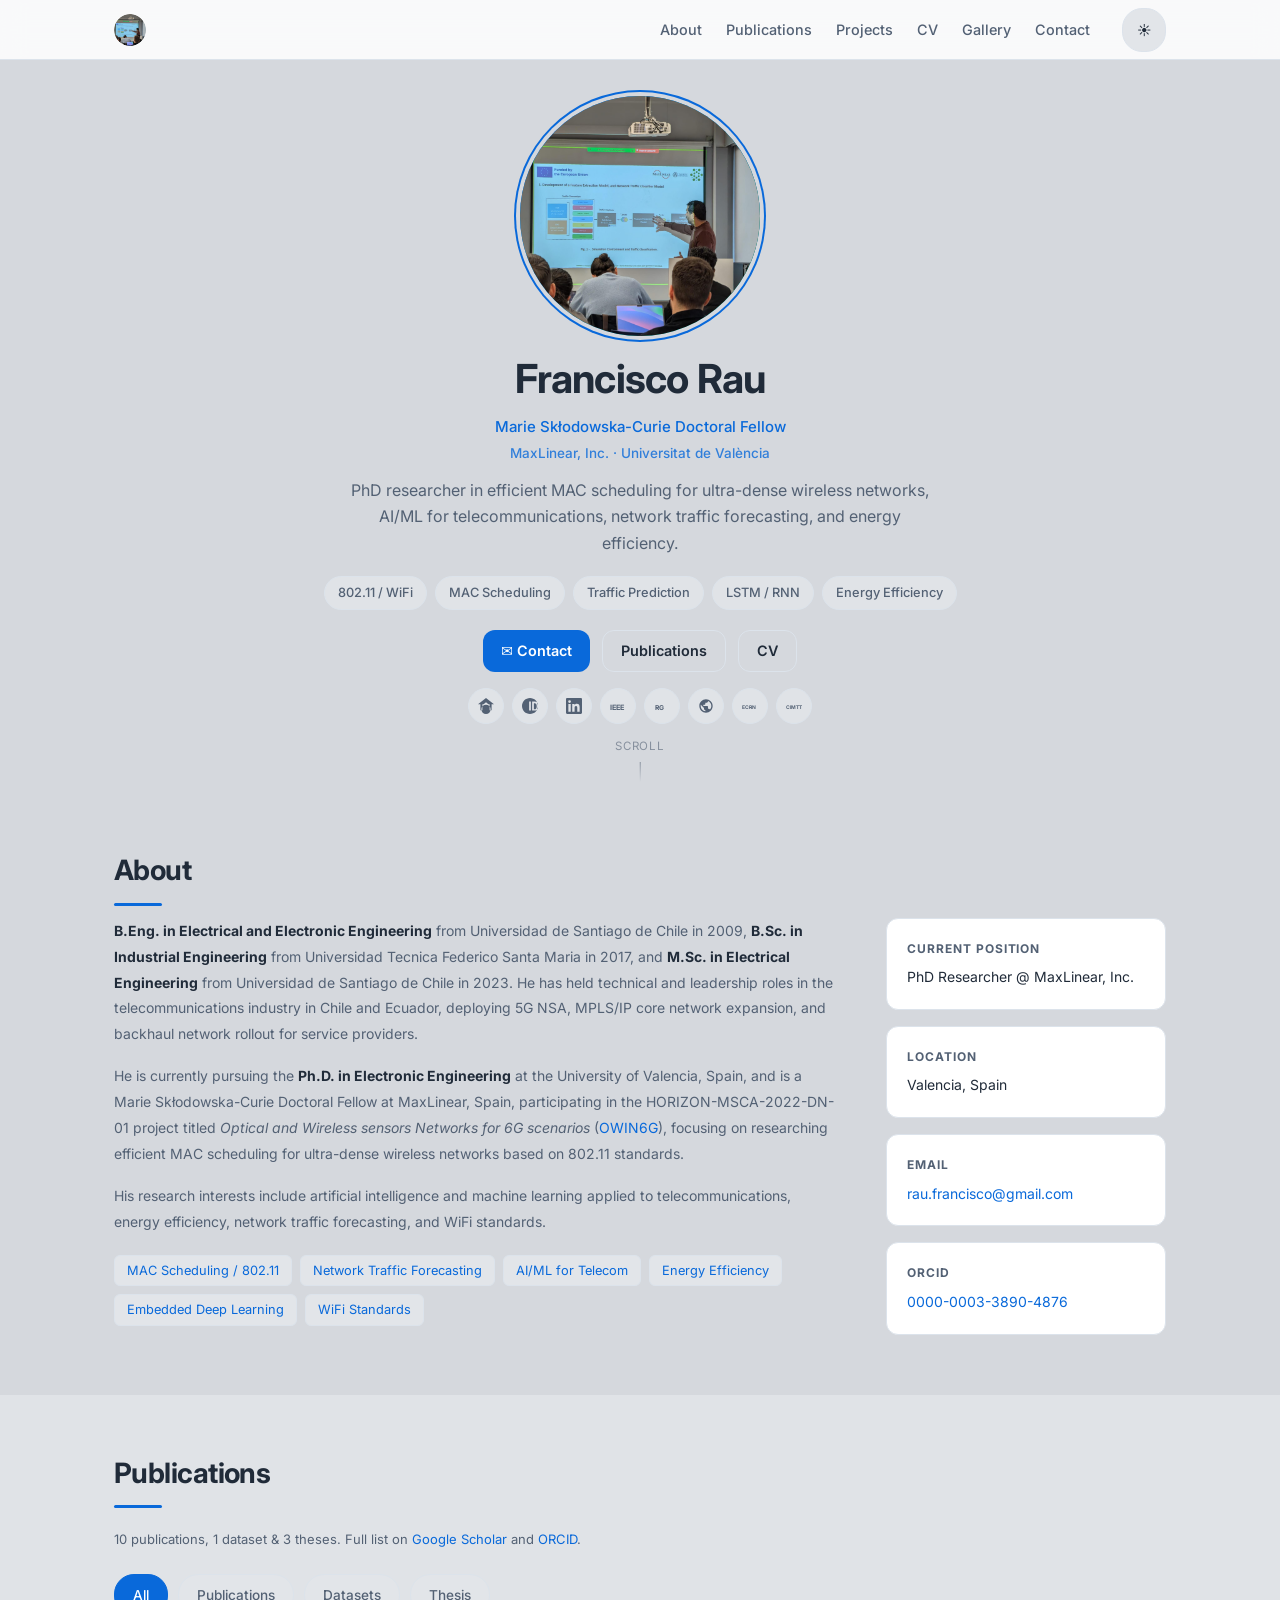
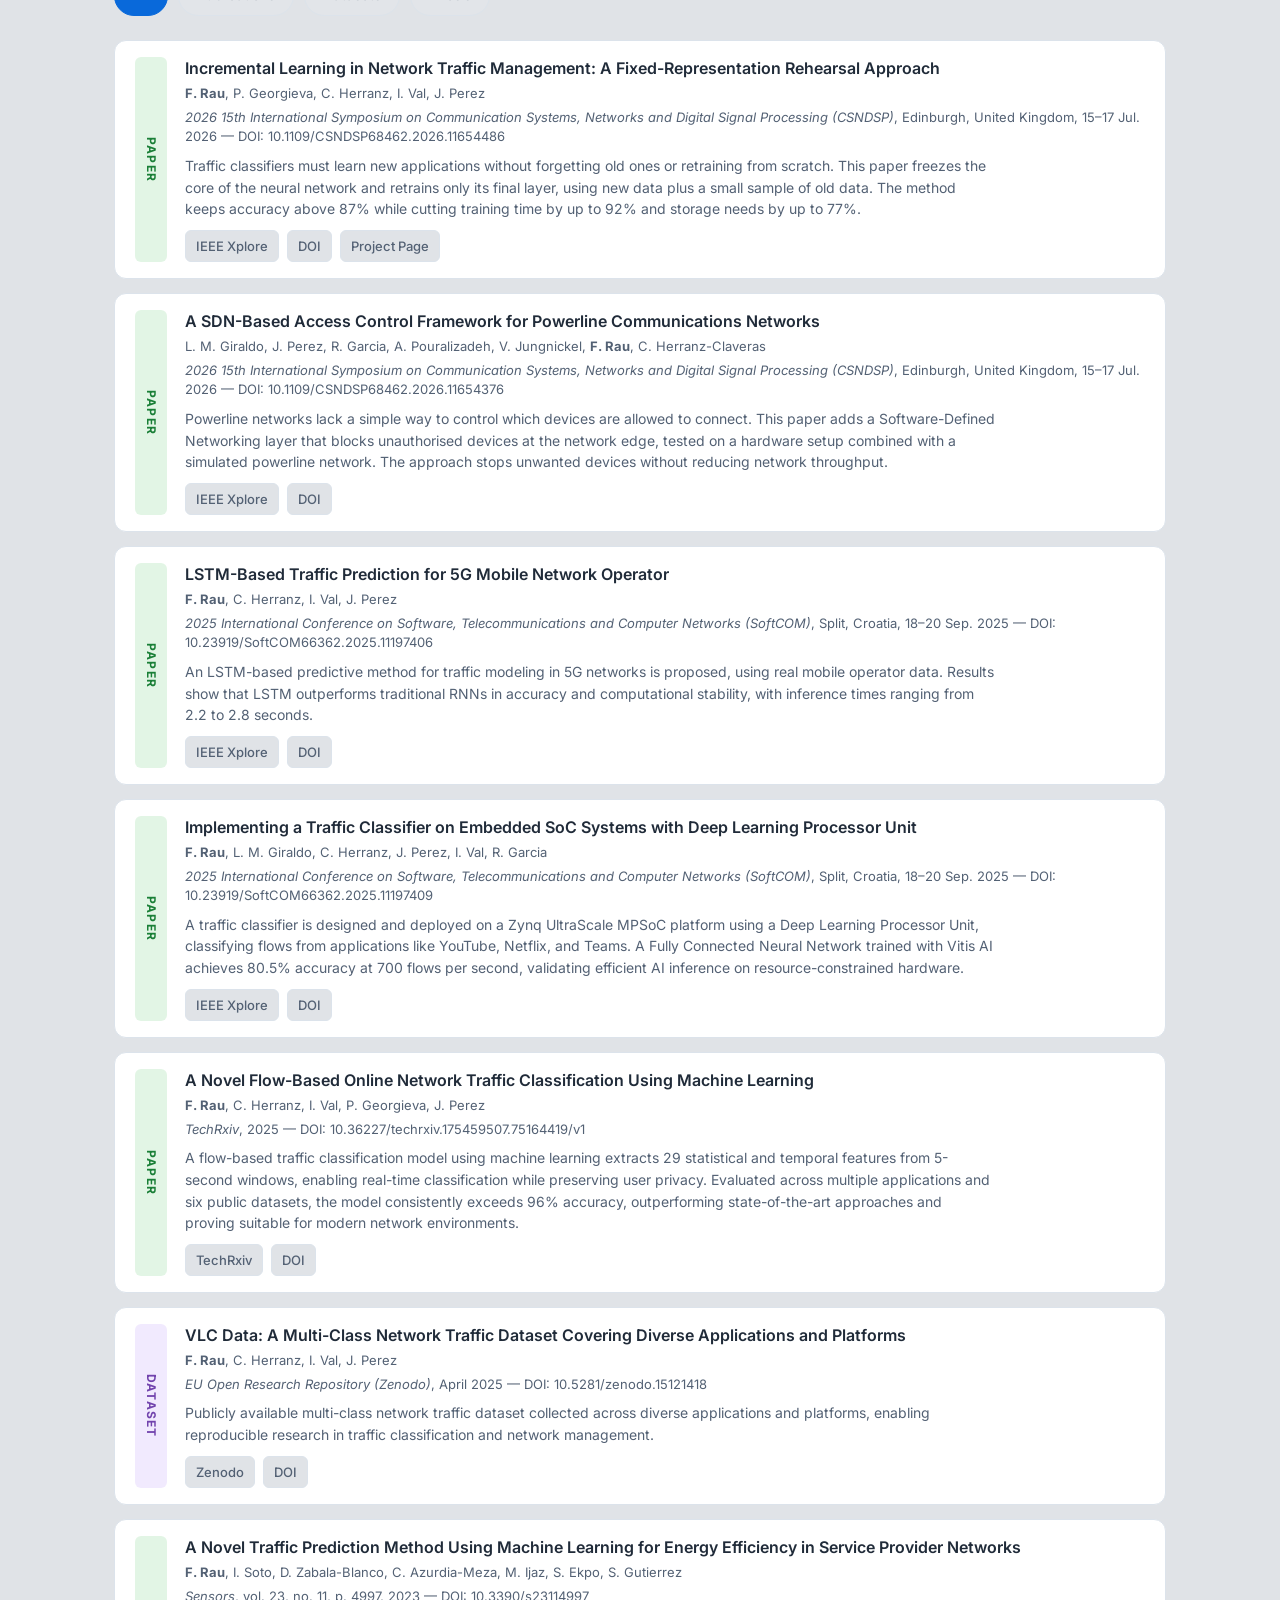
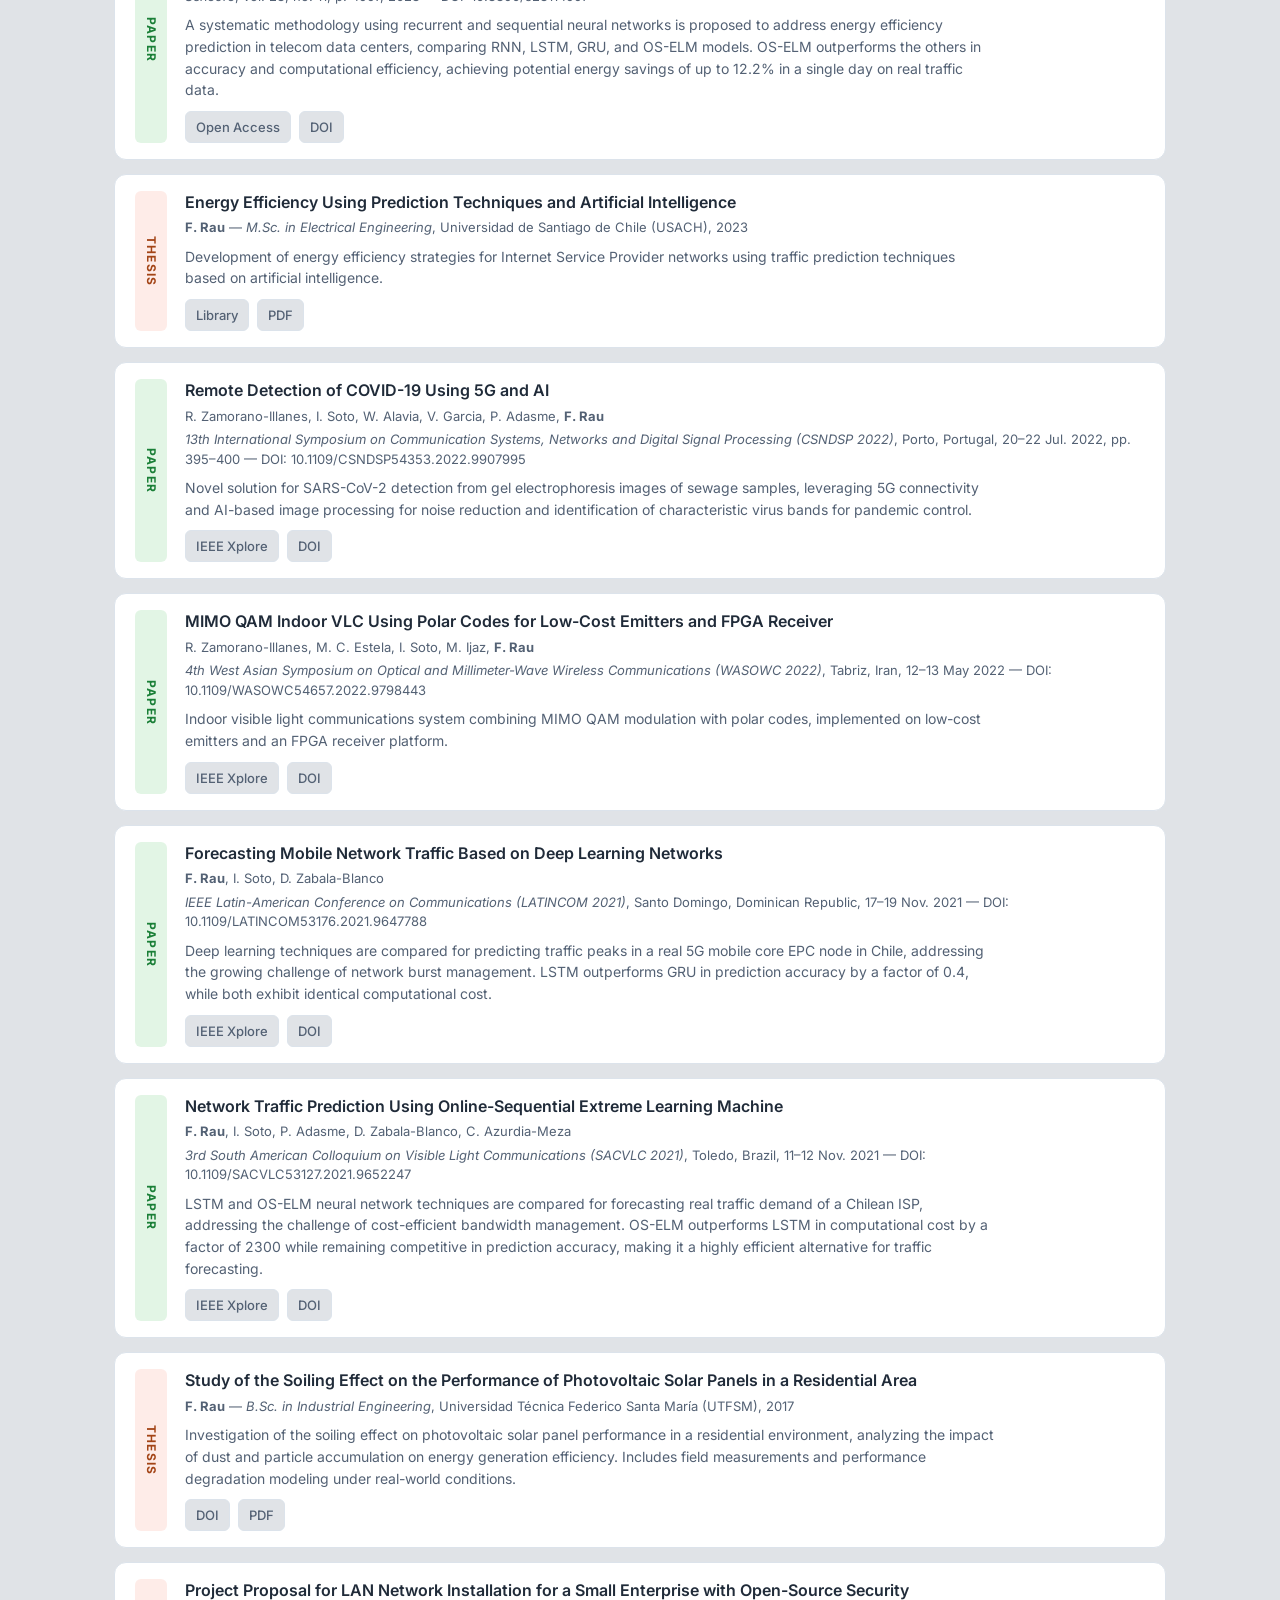
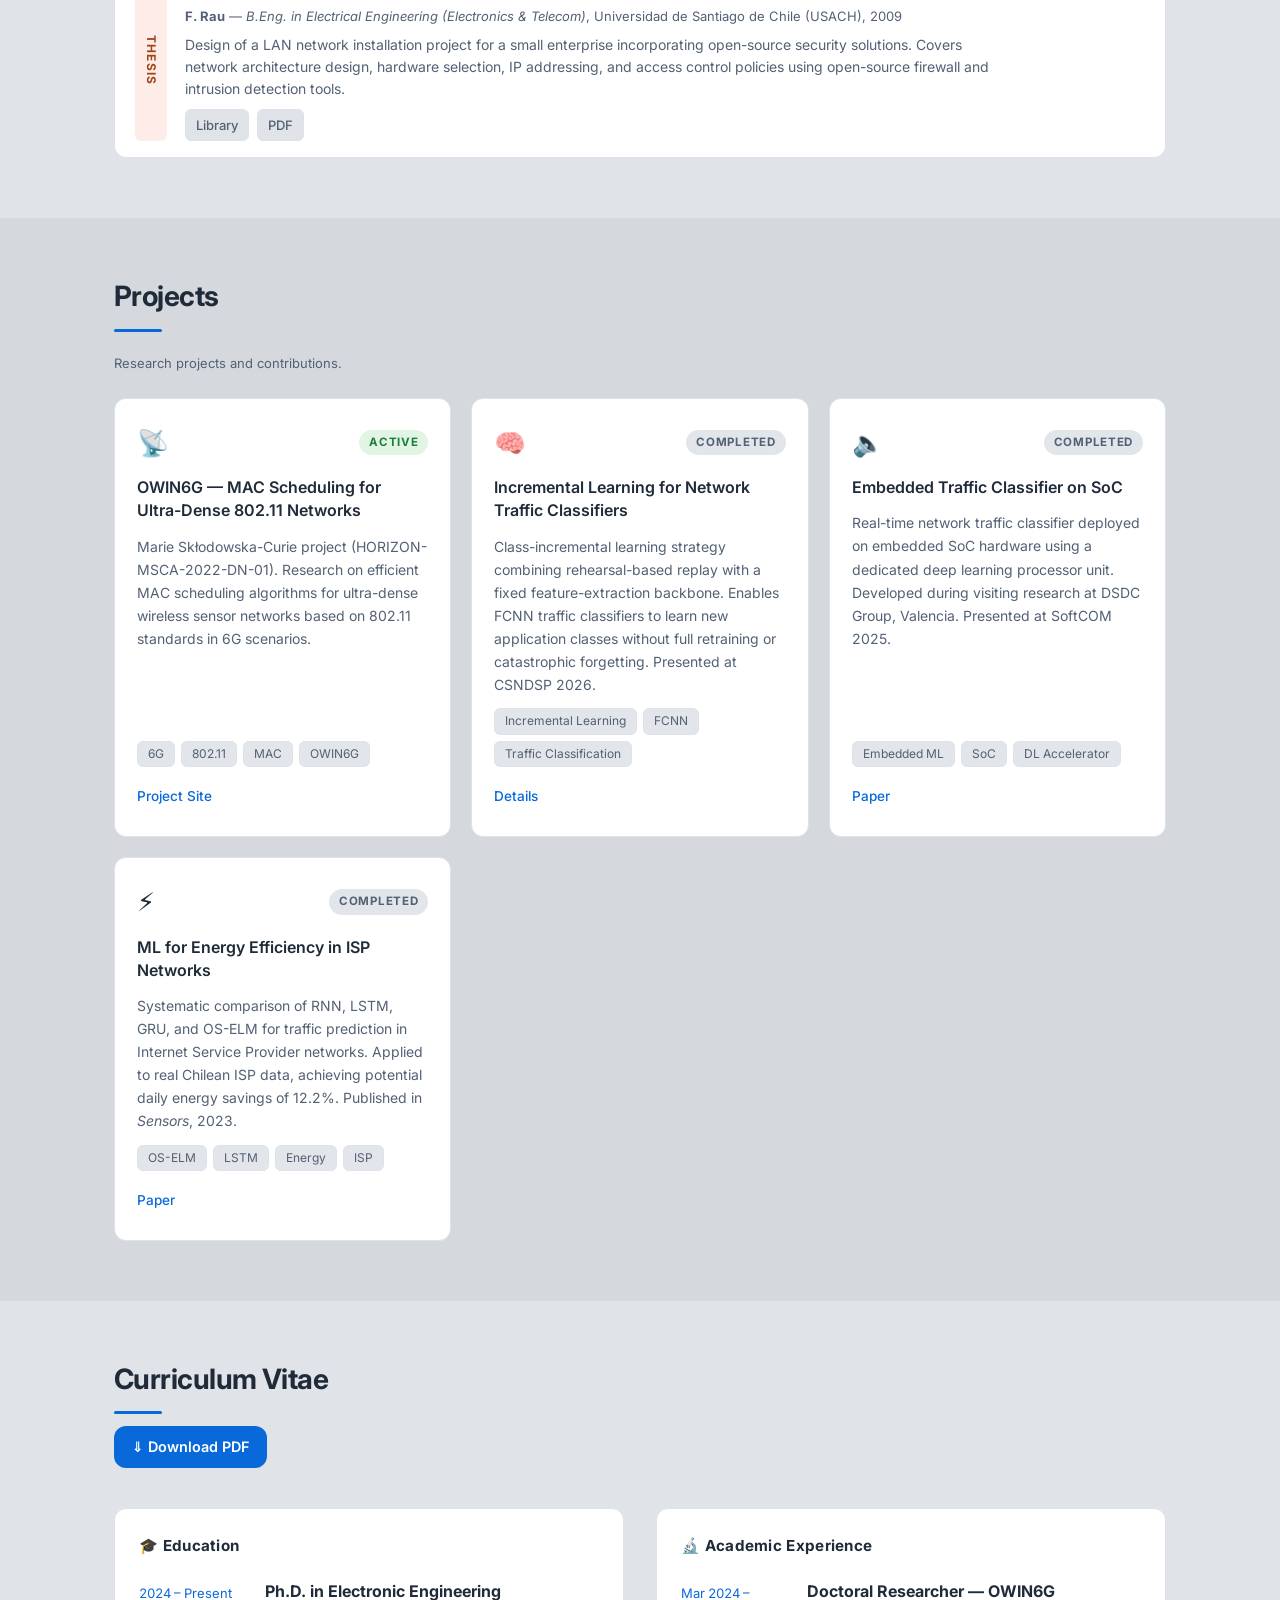
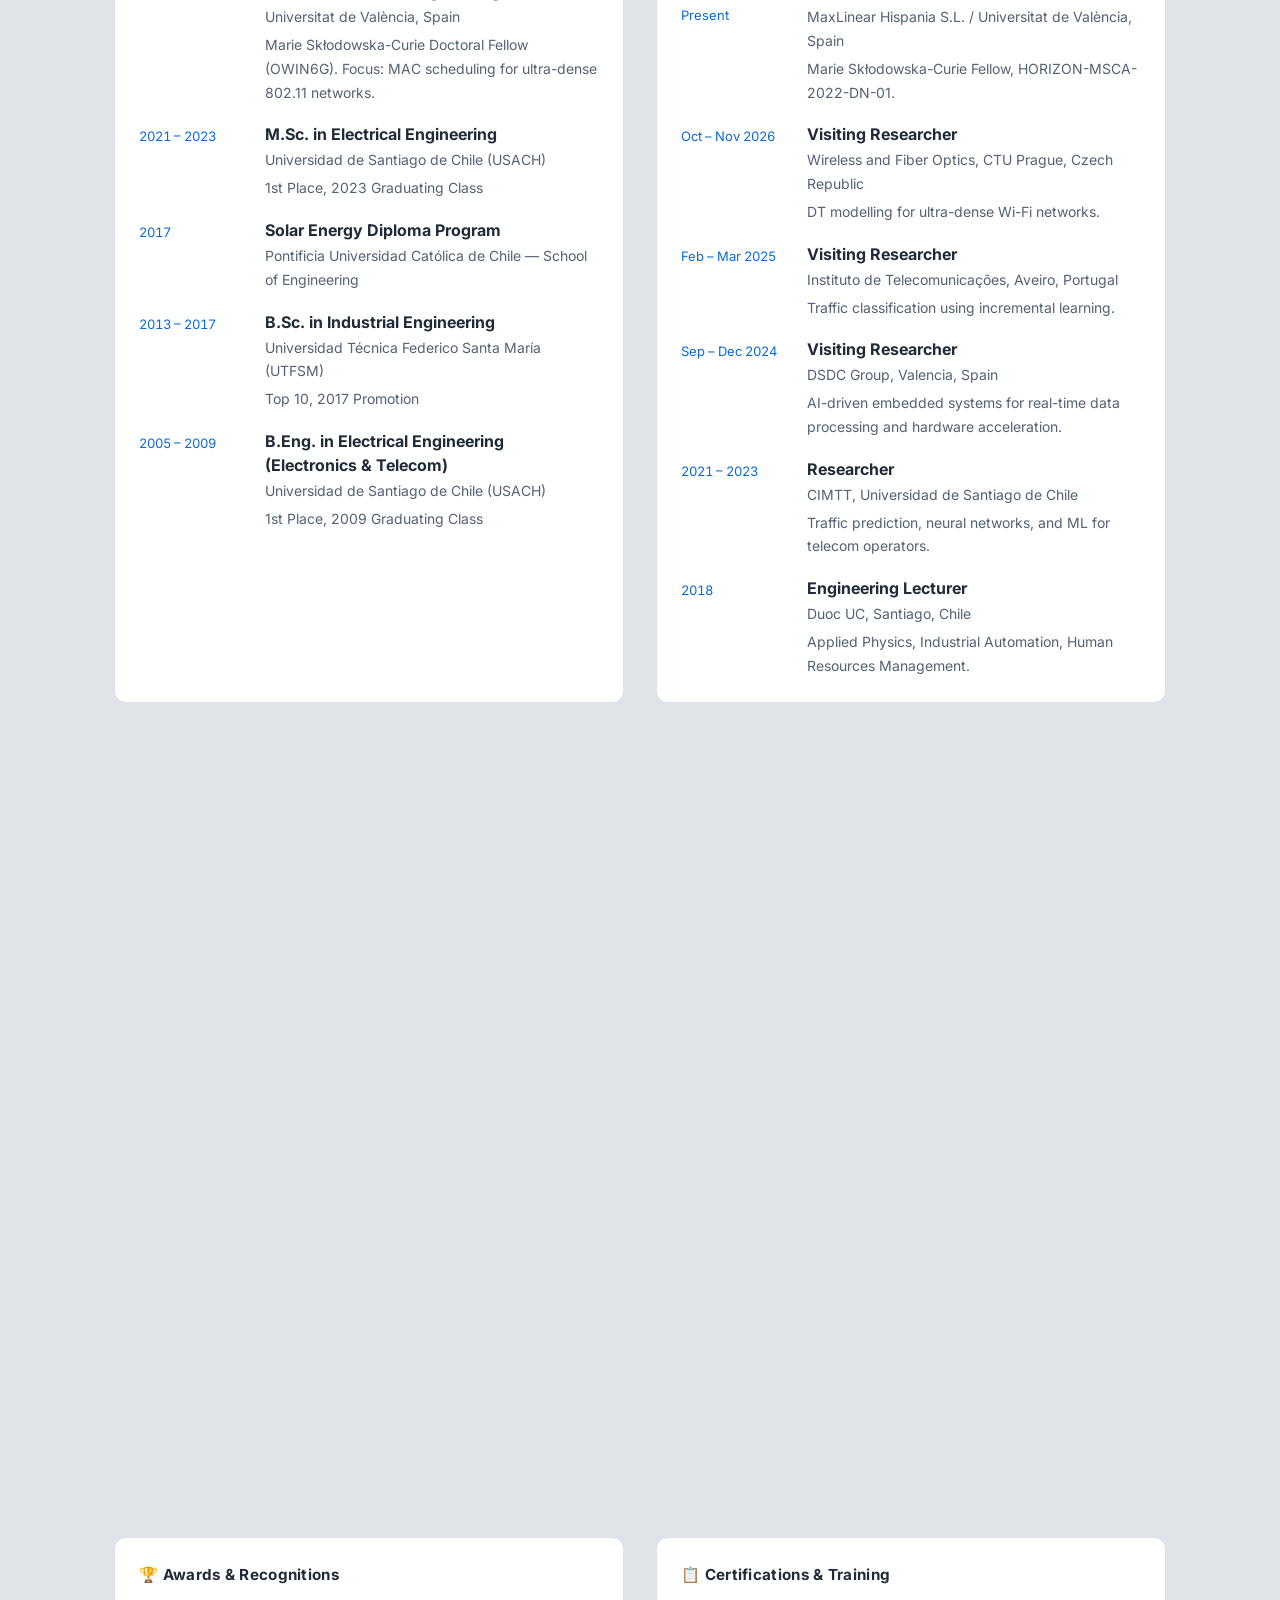
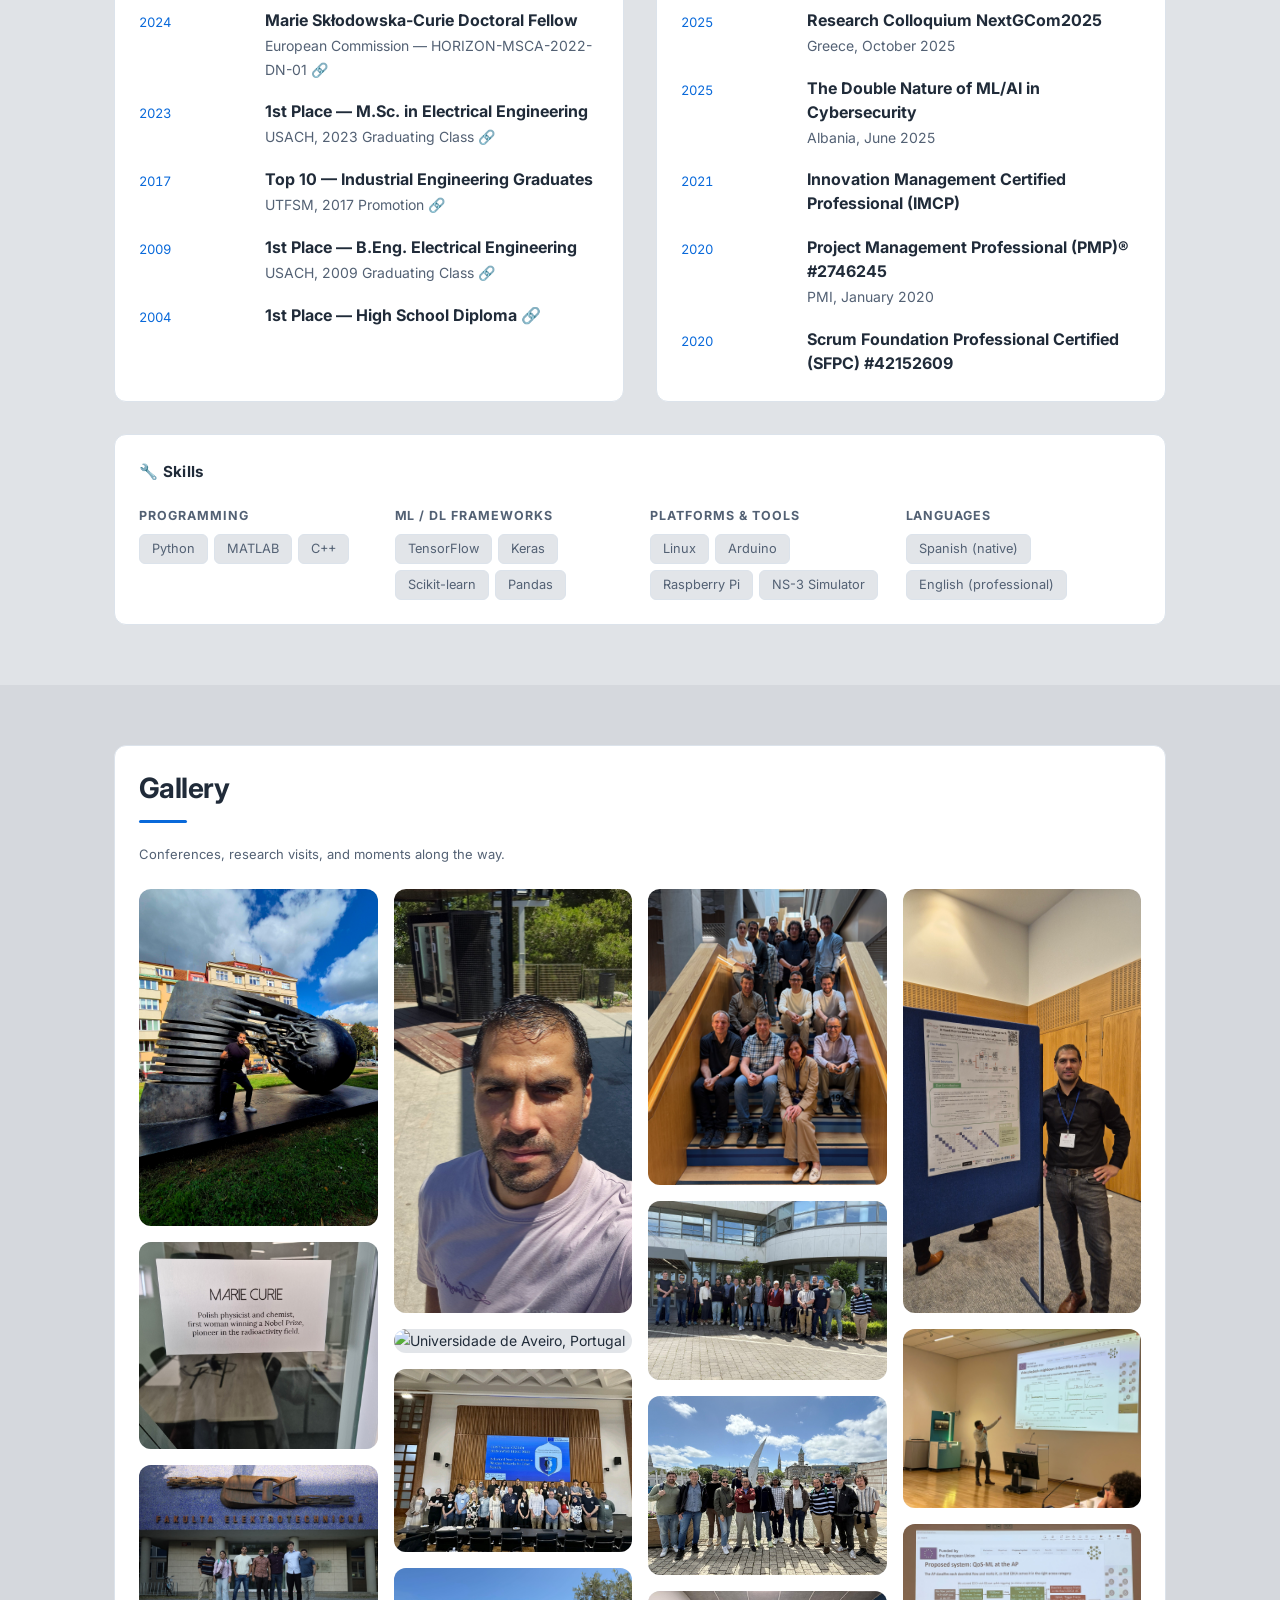
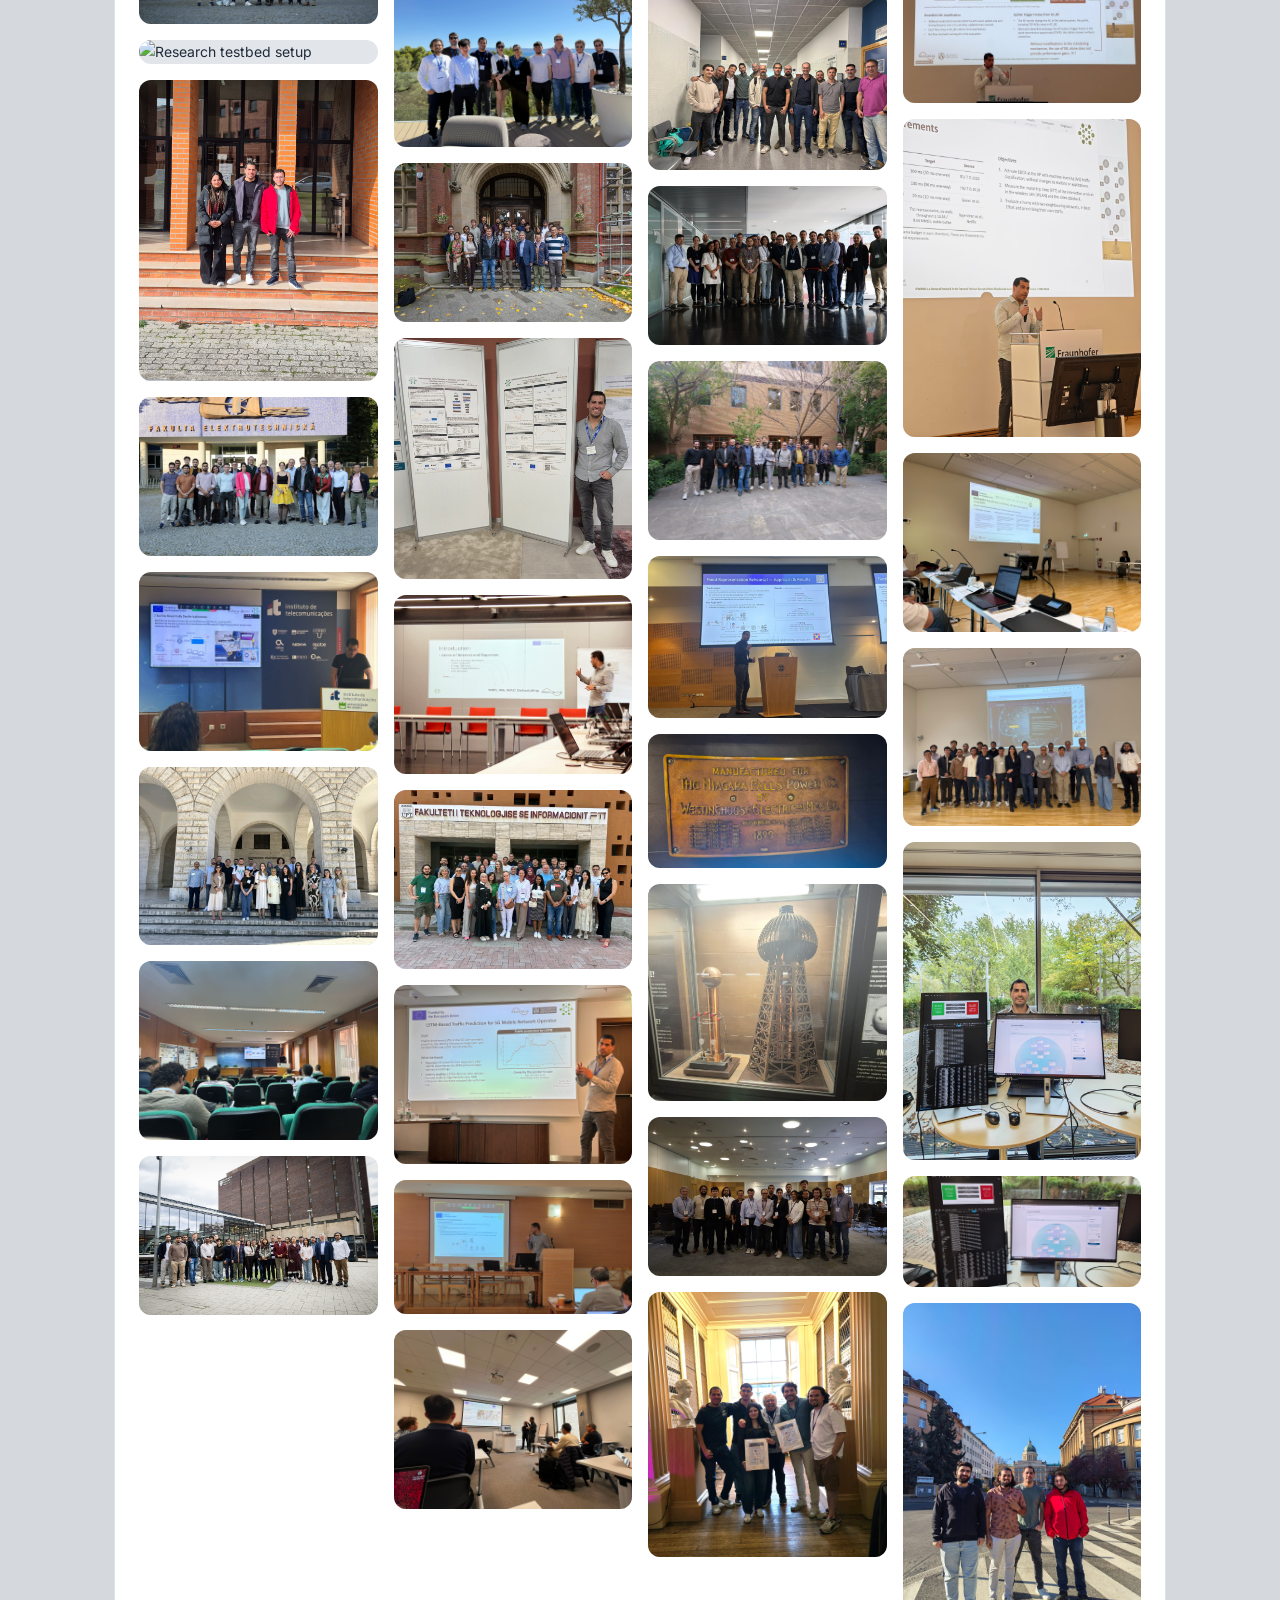
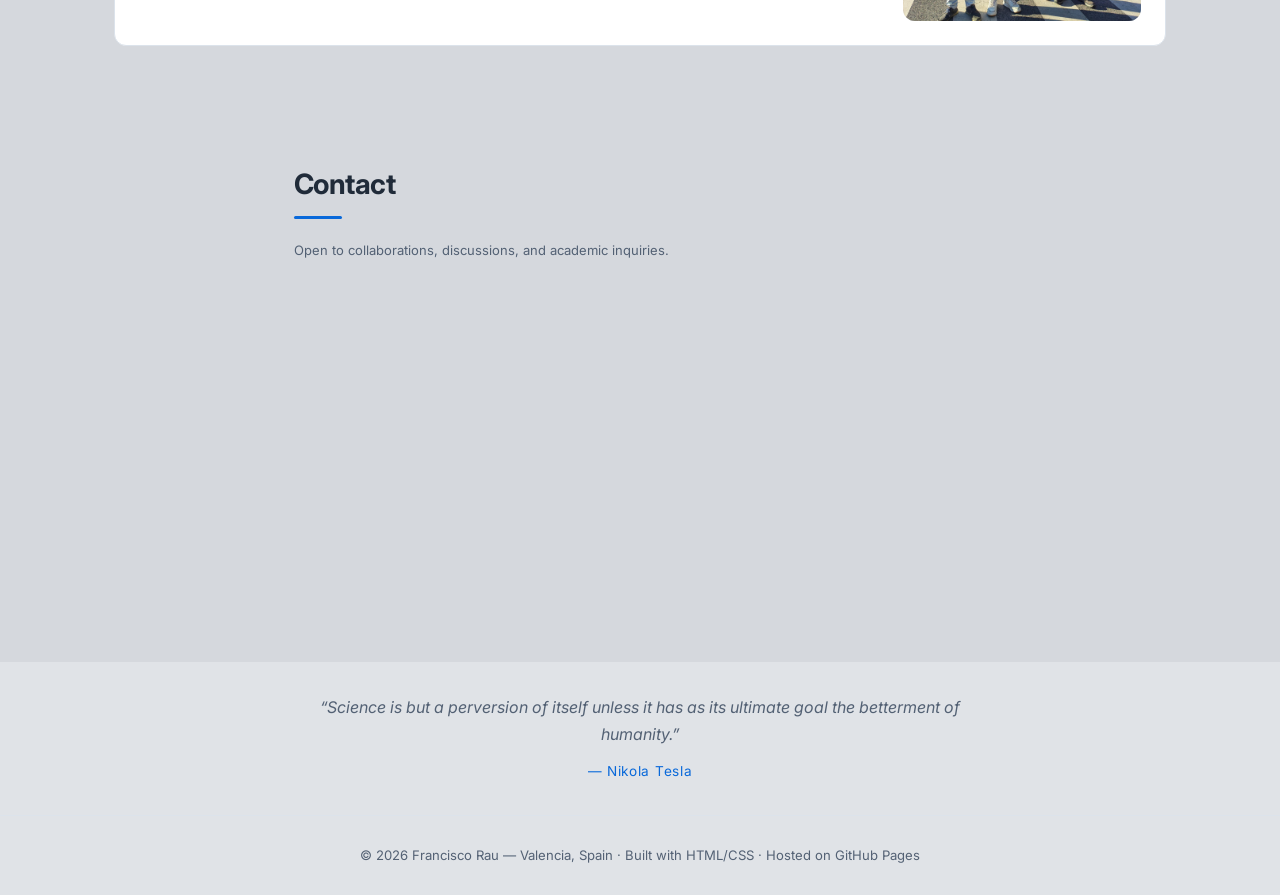
==== commit 08d74a2e: "Keep summaries visible and unify proportional typography" ====
--- a/index.html
+++ b/index.html
@@ -76,7 +76,6 @@
         <li><a href="#about">About</a></li>
         <li><a href="#publications">Publications</a></li>
         <li><a href="#projects">Projects</a></li>
-        <li><a href="edca-lab/" target="_blank" rel="noopener noreferrer" aria-label="AP simulation (opens in a new tab)">AP simulation ↗</a></li>
         <li><a href="#cv">CV</a></li>
         <li><a href="#gallery">Gallery</a></li>
         <li><a href="#contact">Contact</a></li>
@@ -90,7 +89,6 @@
       <li><a href="#about">About</a></li>
       <li><a href="#publications">Publications</a></li>
       <li><a href="#projects">Projects</a></li>
-      <li><a href="edca-lab/" target="_blank" rel="noopener noreferrer" aria-label="AP simulation (opens in a new tab)">AP simulation ↗</a></li>
       <li><a href="#cv">CV</a></li>
       <li><a href="#gallery">Gallery</a></li>
       <li><a href="#contact">Contact</a></li>
@@ -590,7 +588,6 @@
           </div>
           <div class="project-links">
             <a href="https://owin6g.eu/" target="_blank" rel="noopener">Project Site</a>
-            <a href="edca-lab/" target="_blank" rel="noopener noreferrer">AP simulation ↗</a>
           </div>
         </article>
 
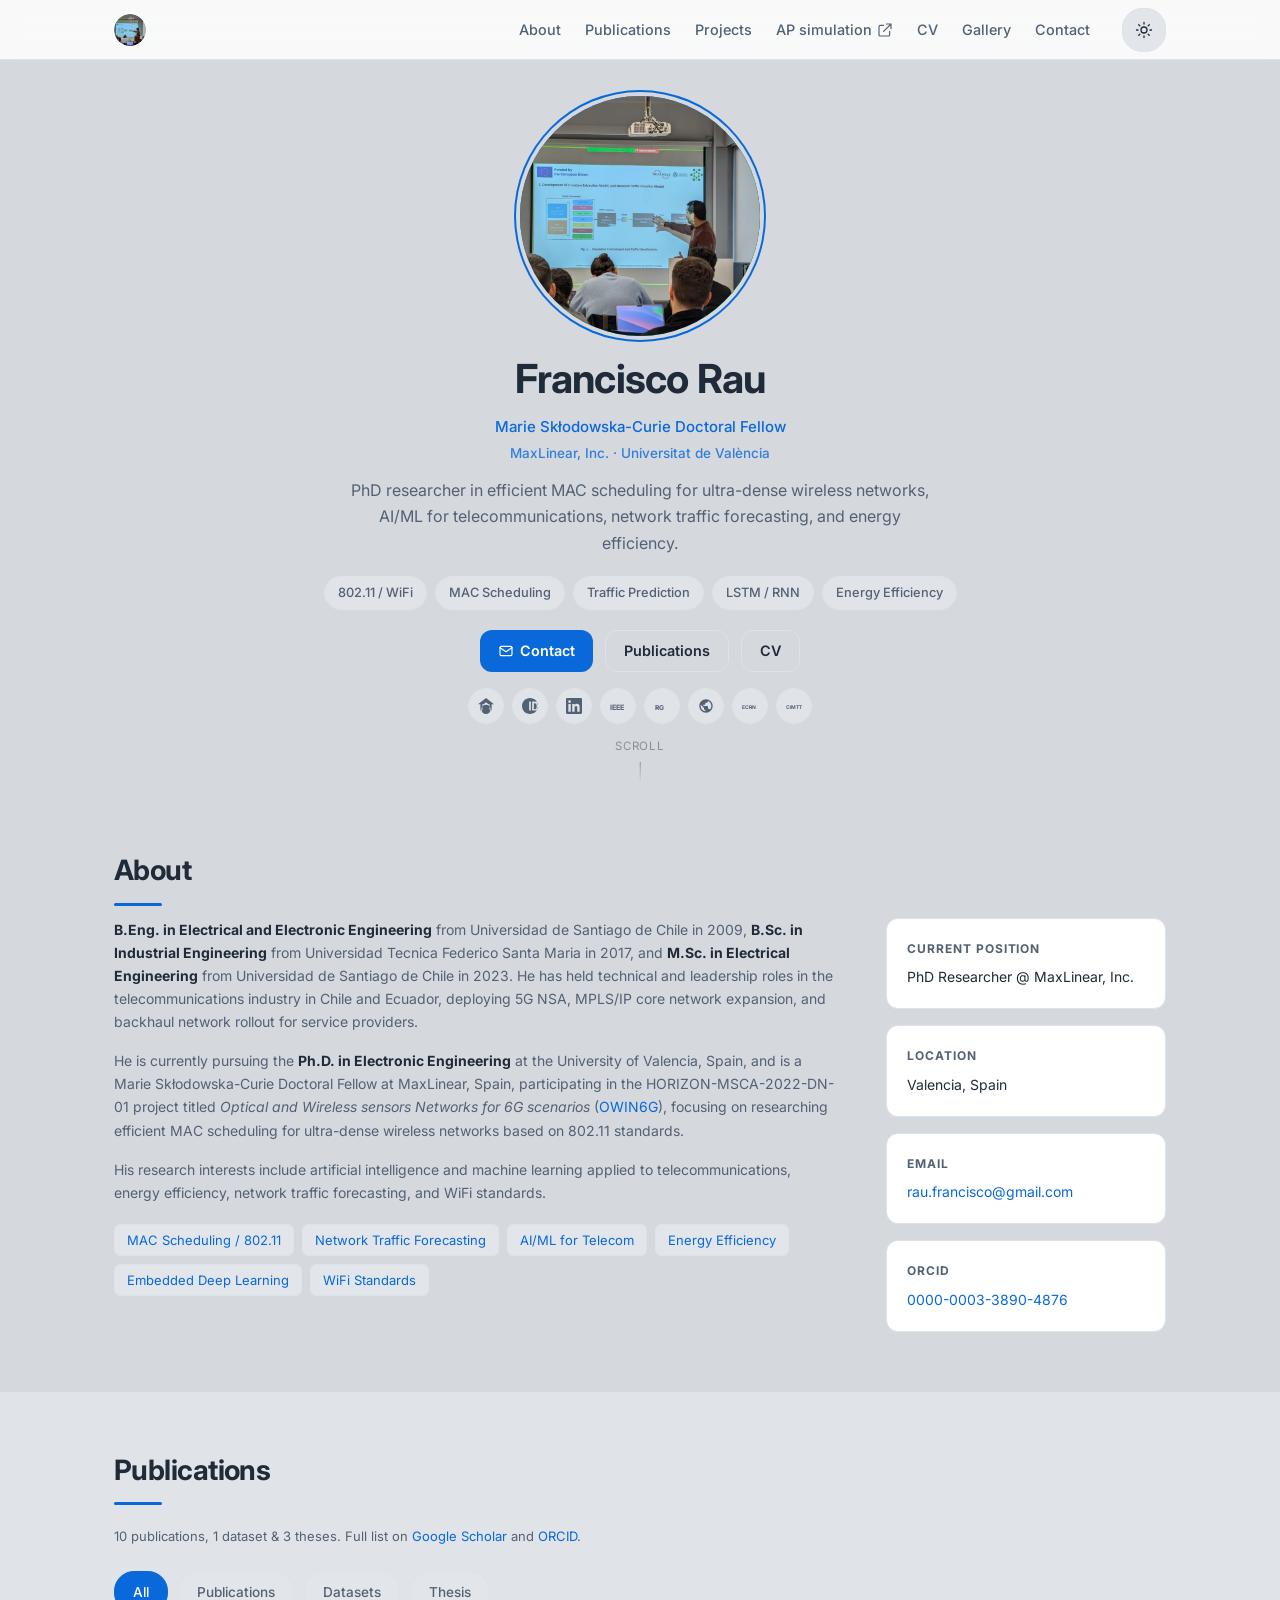
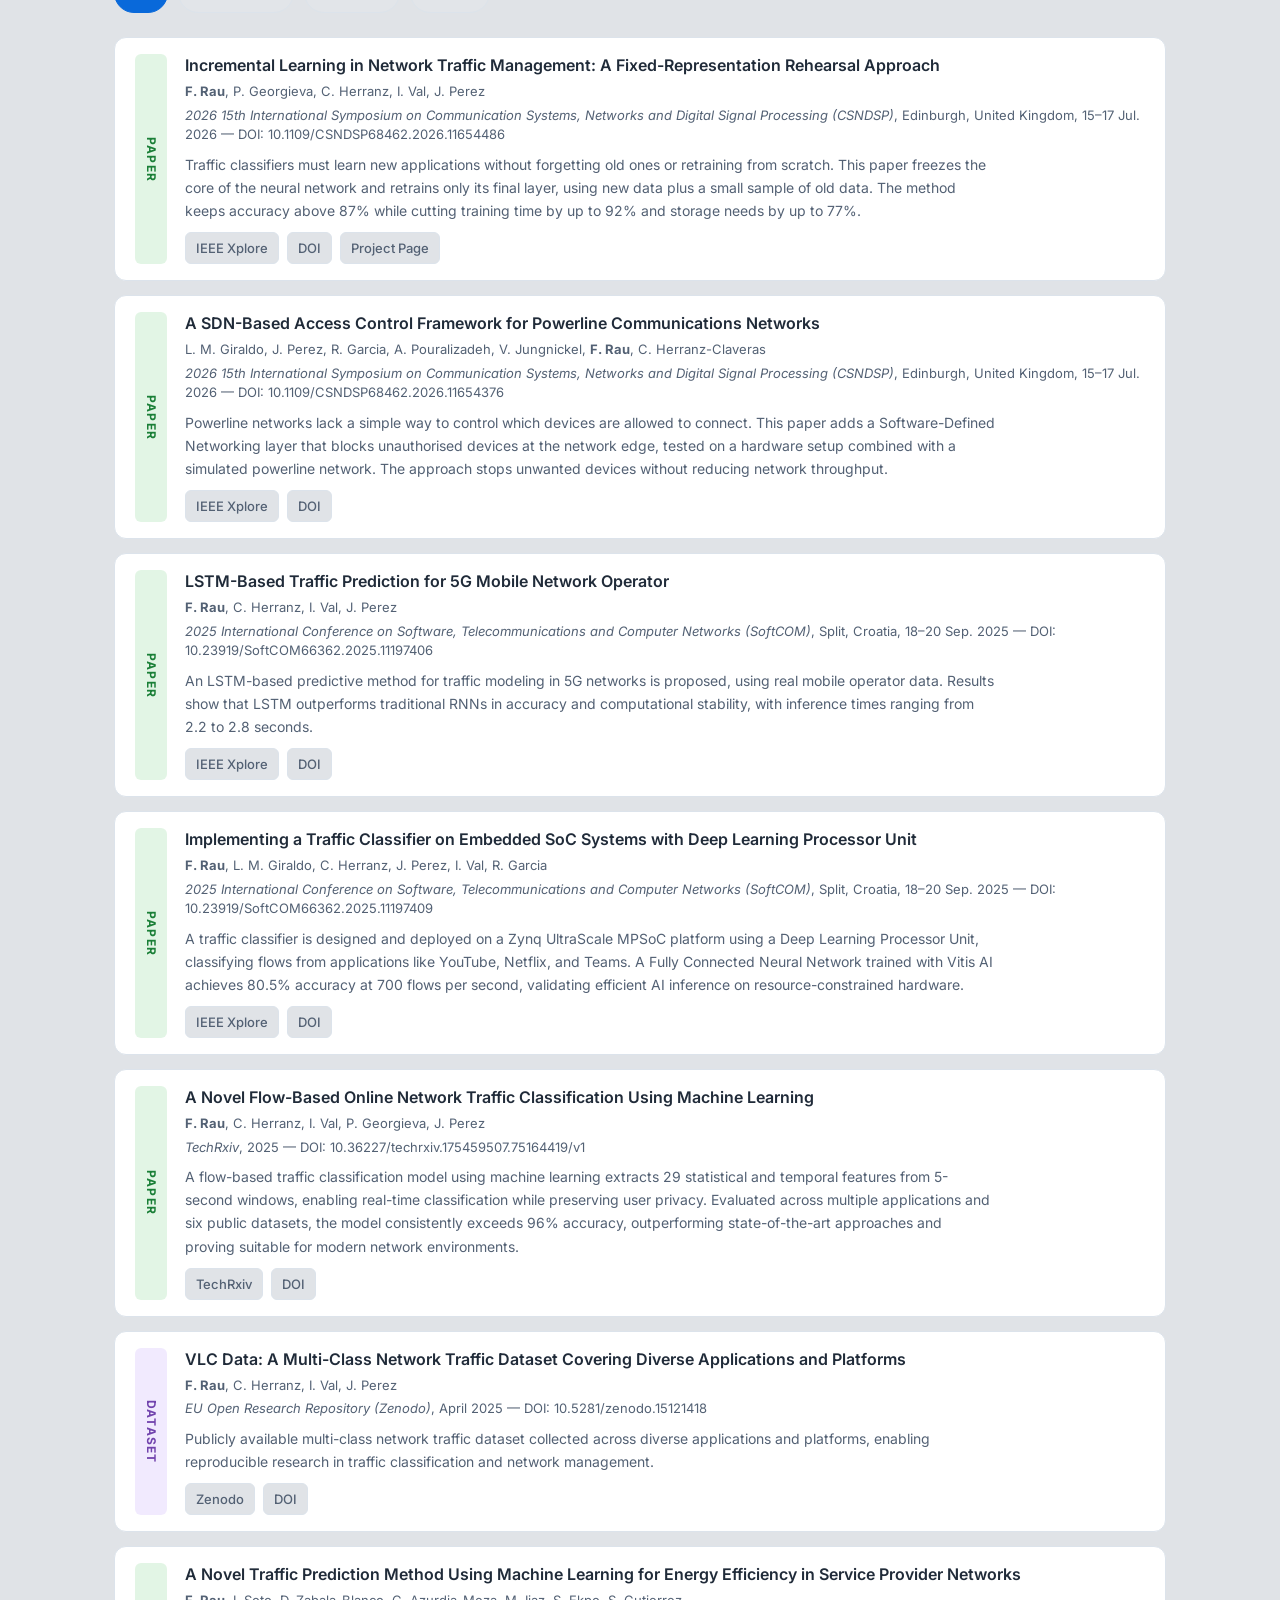
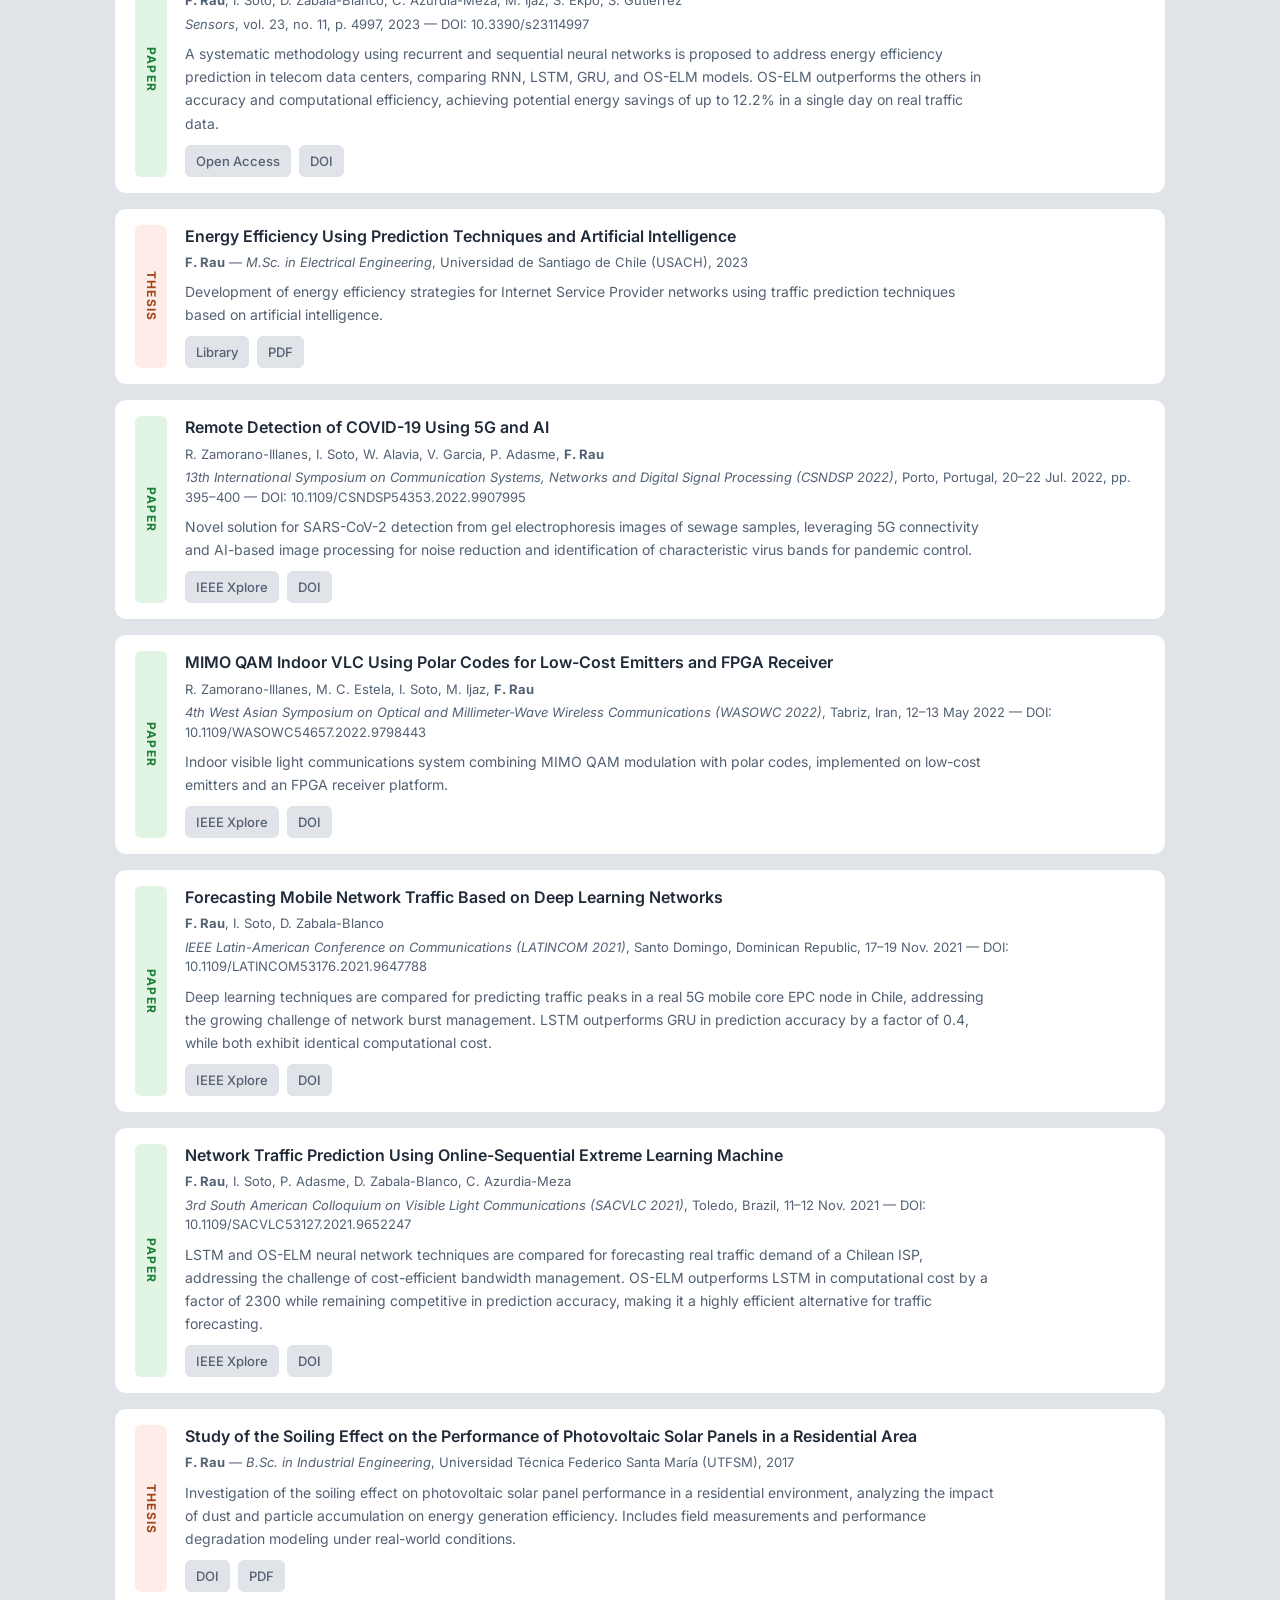
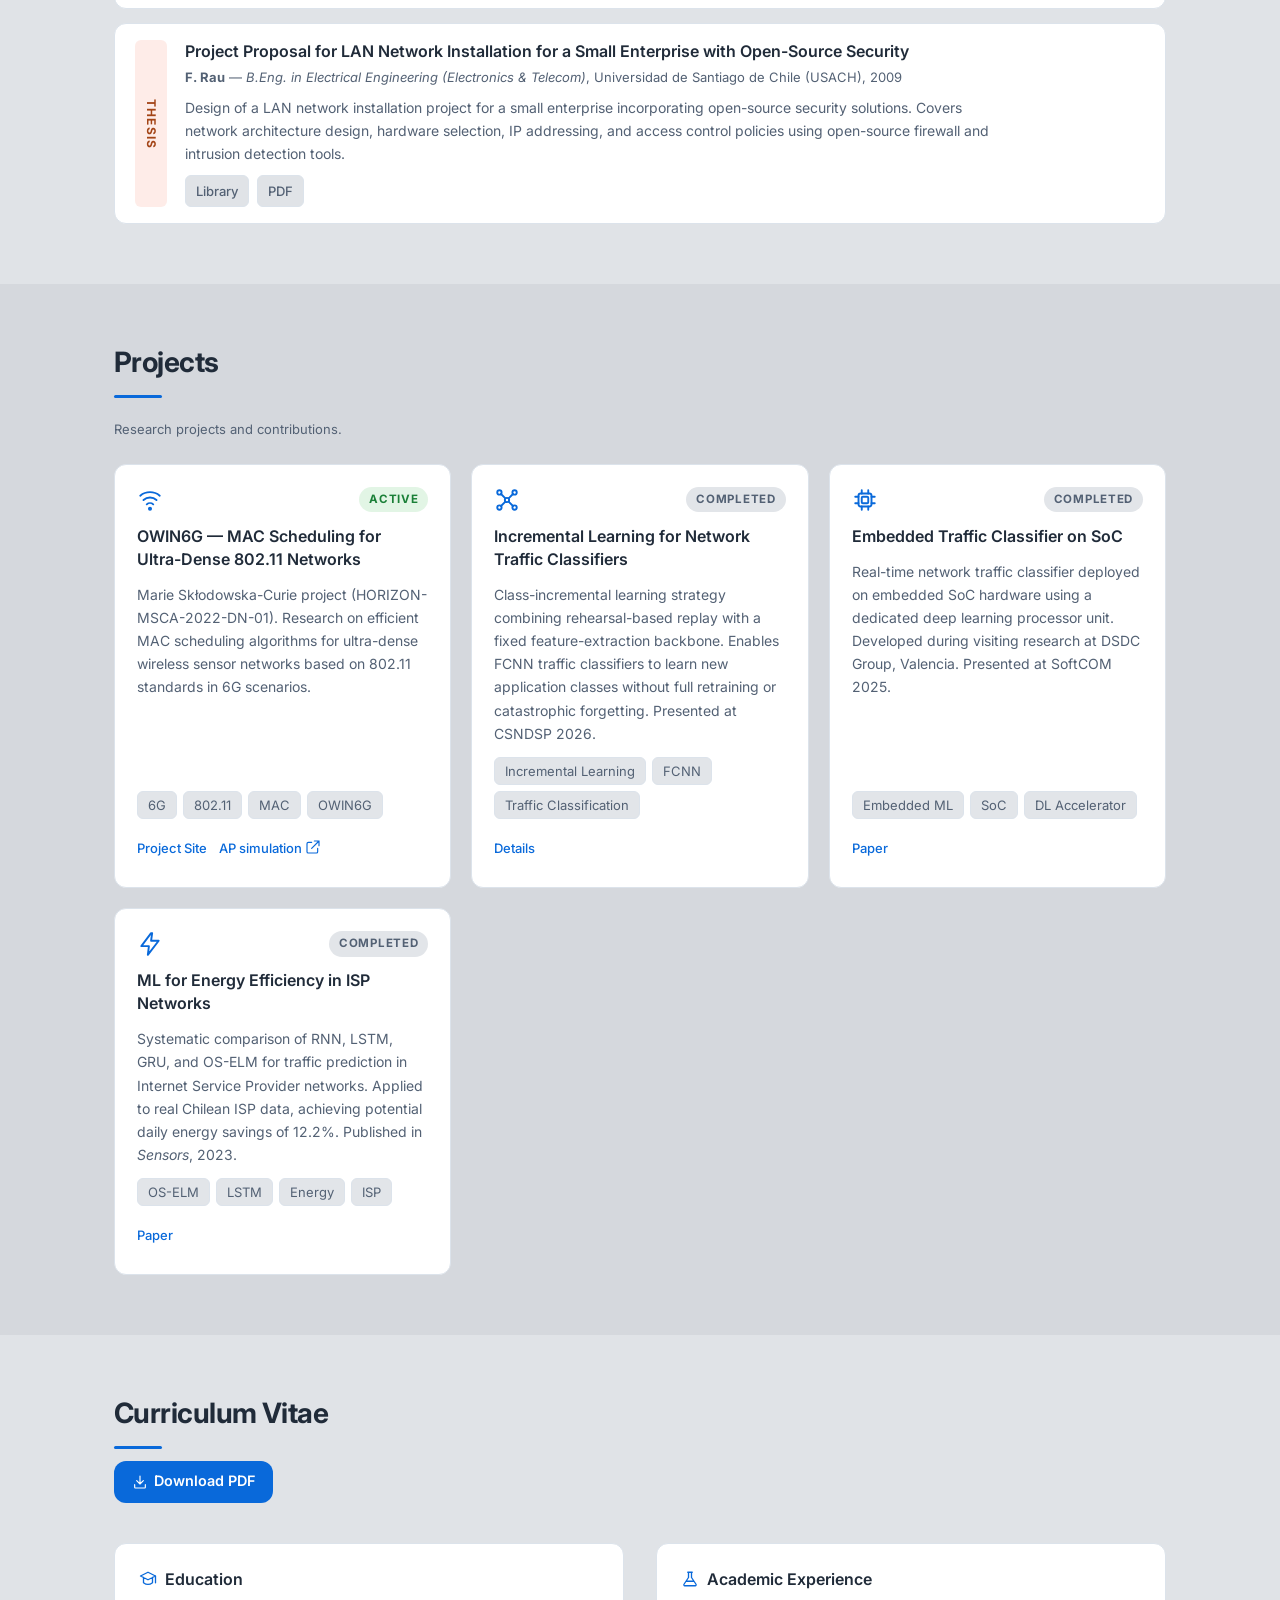
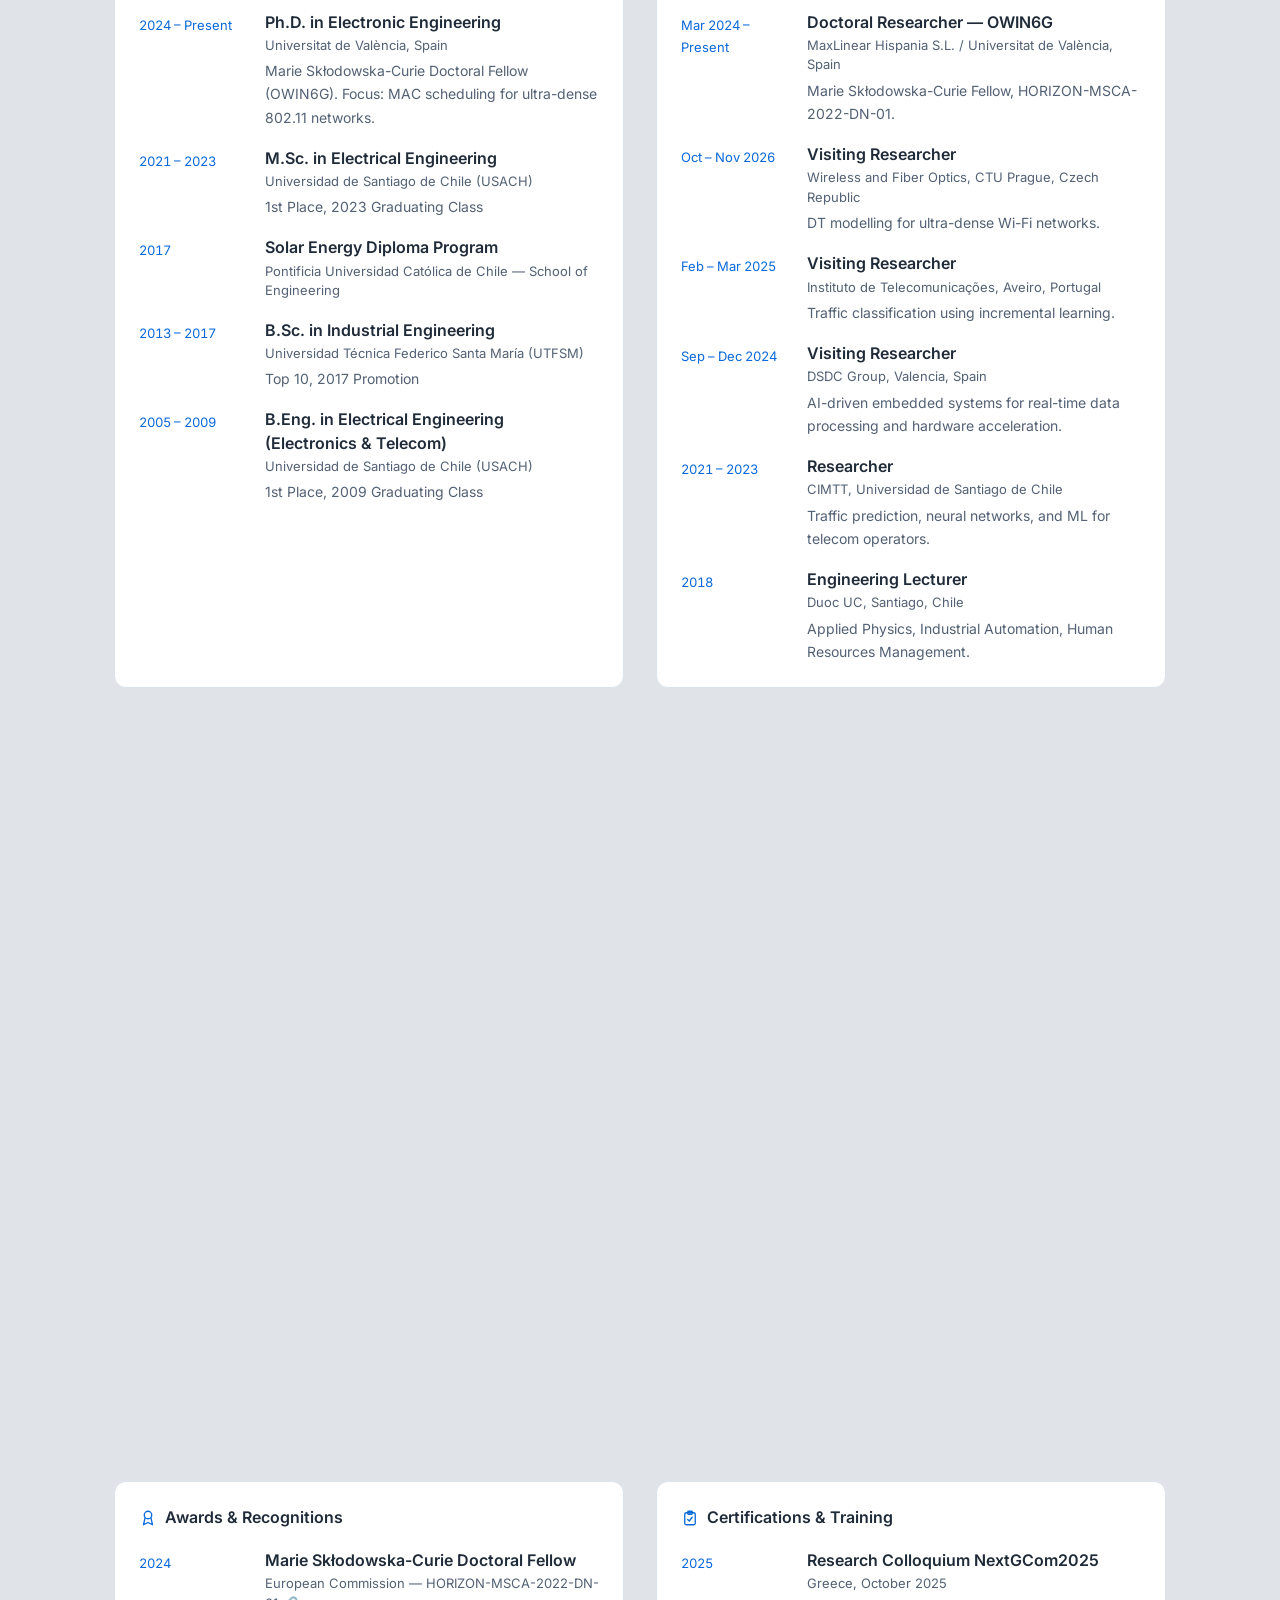
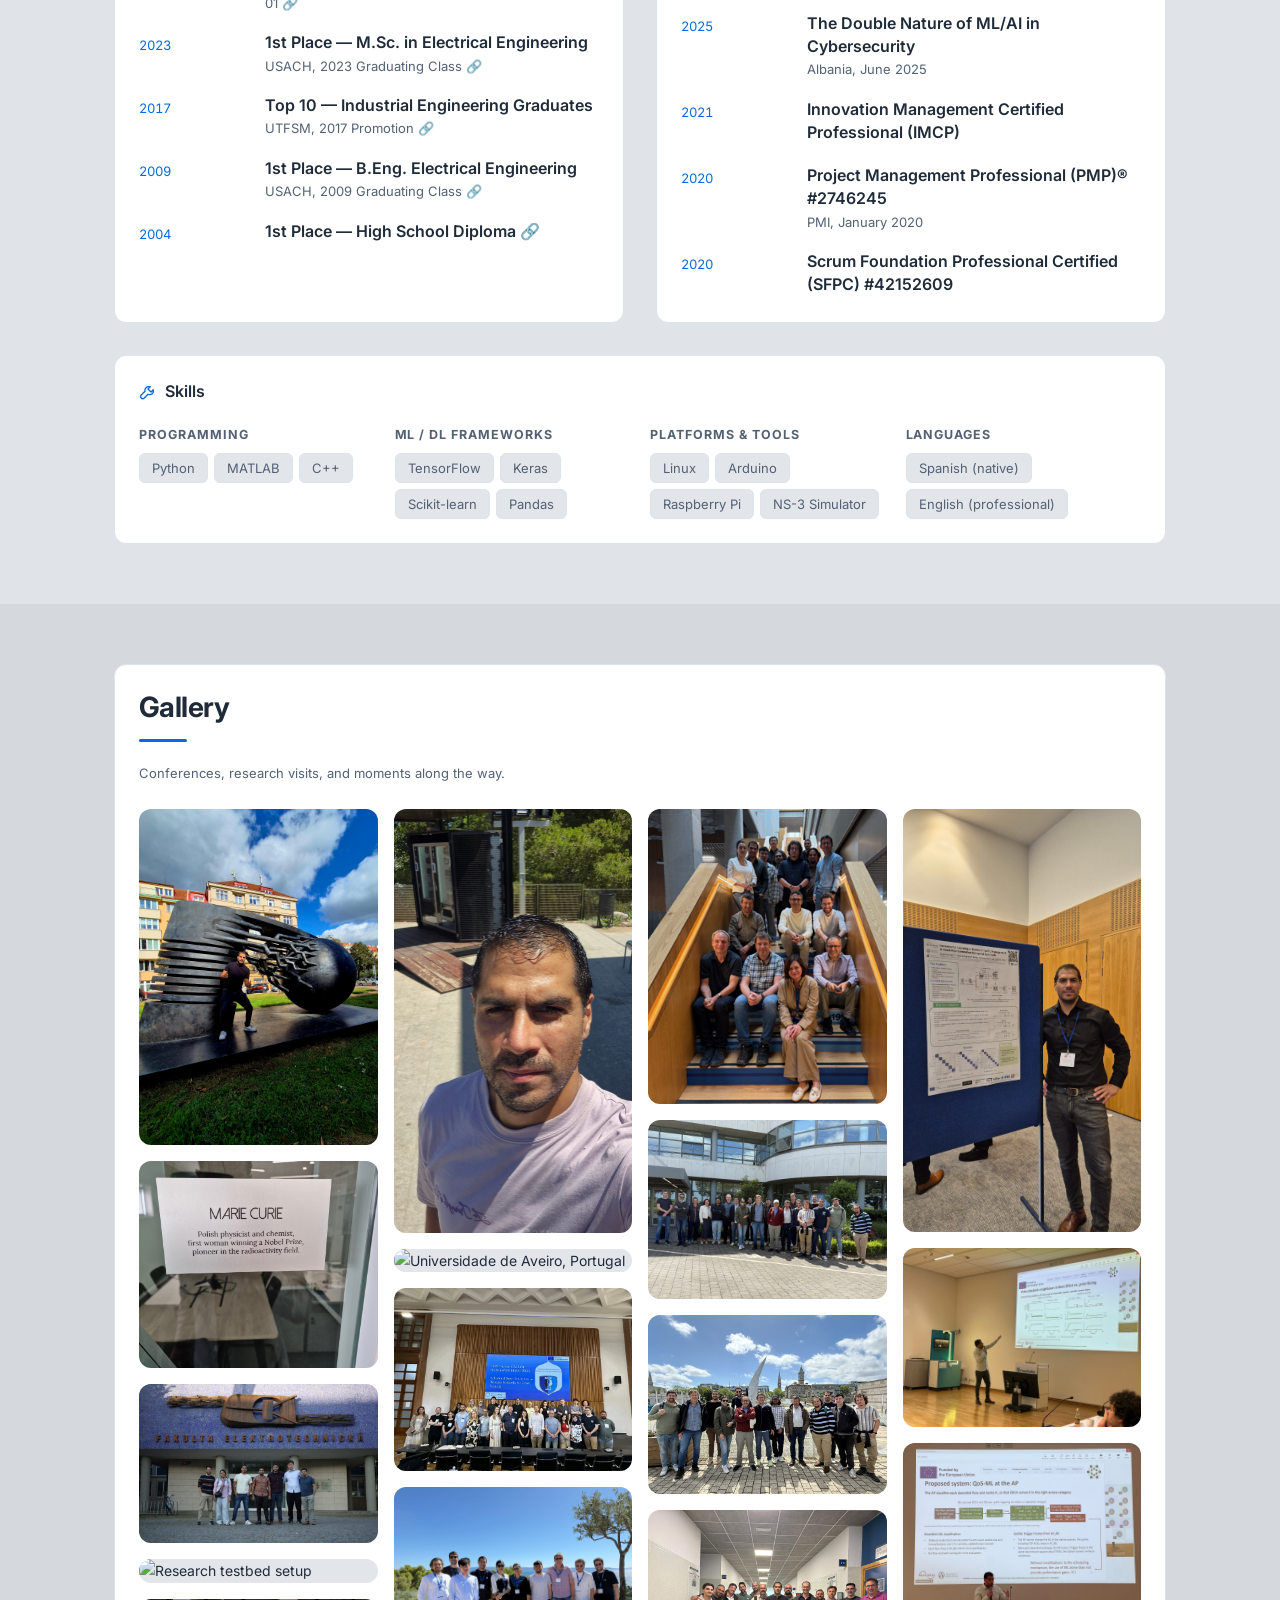
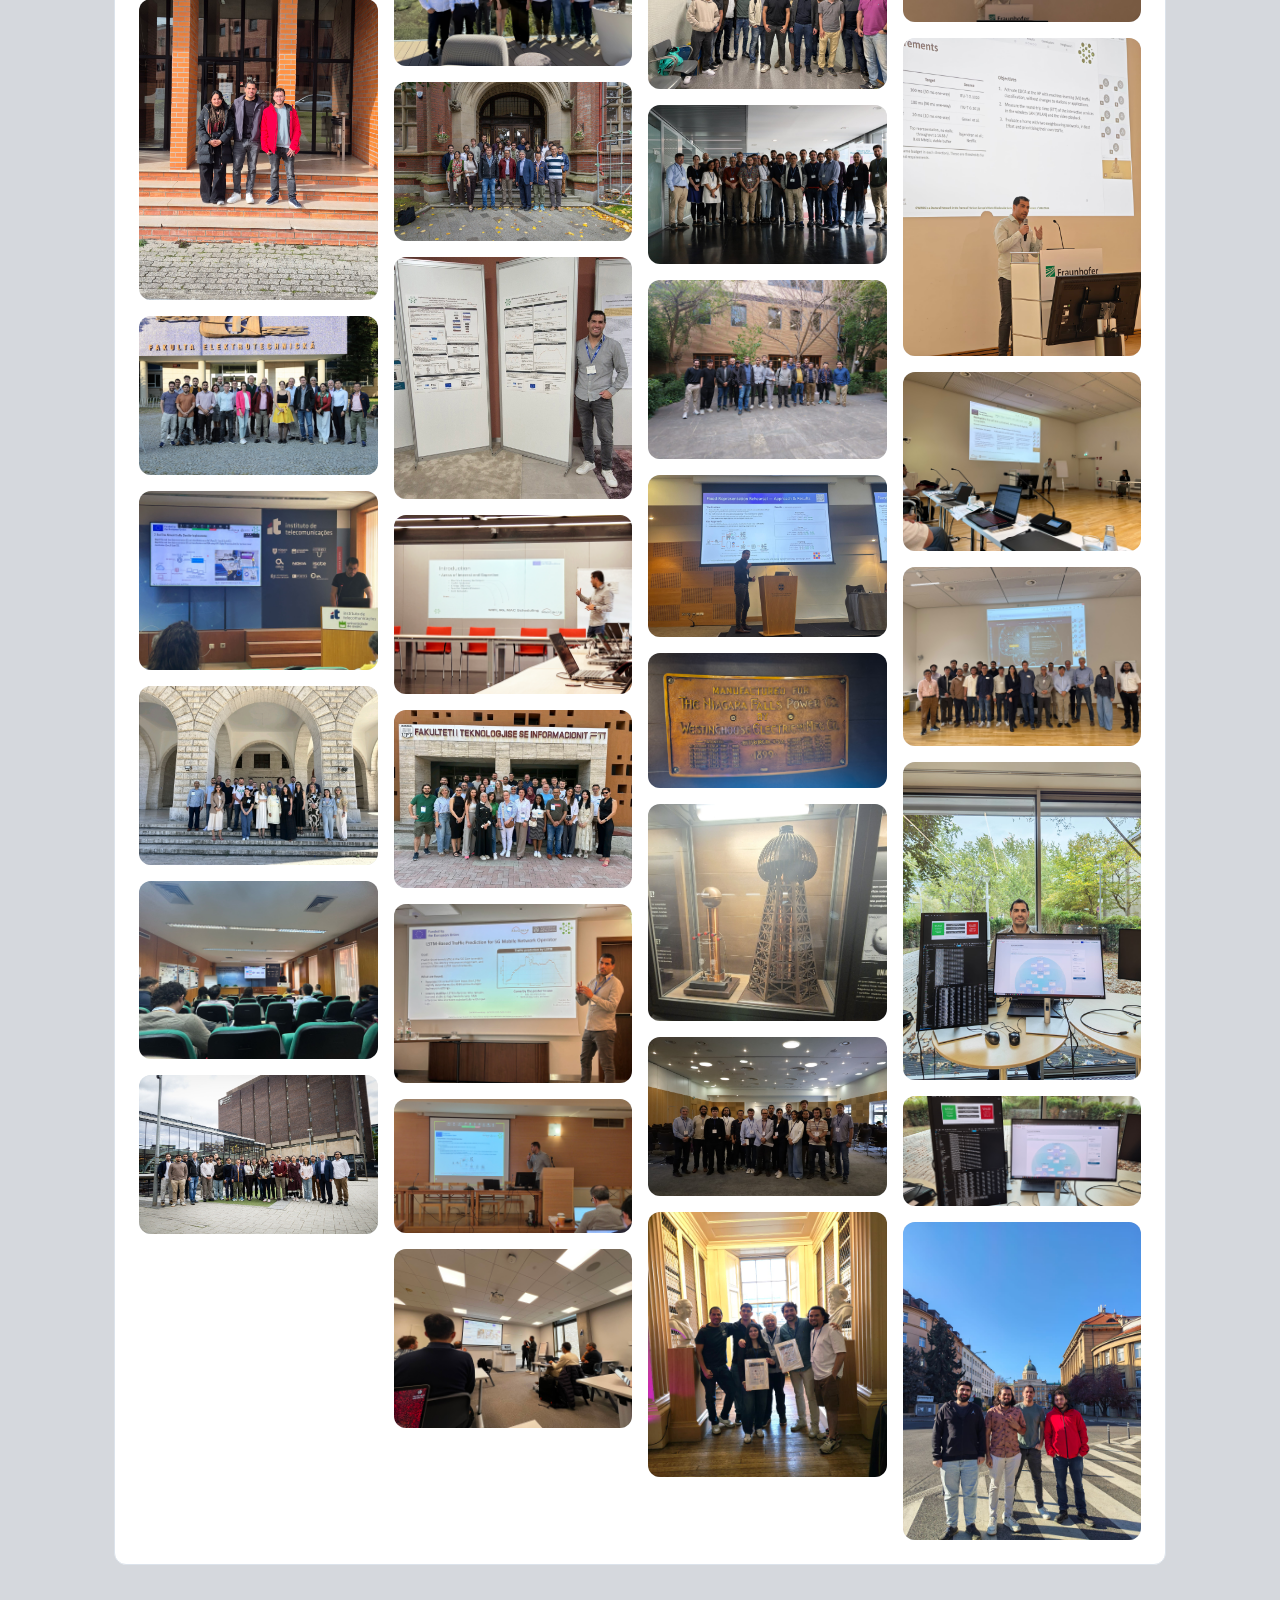
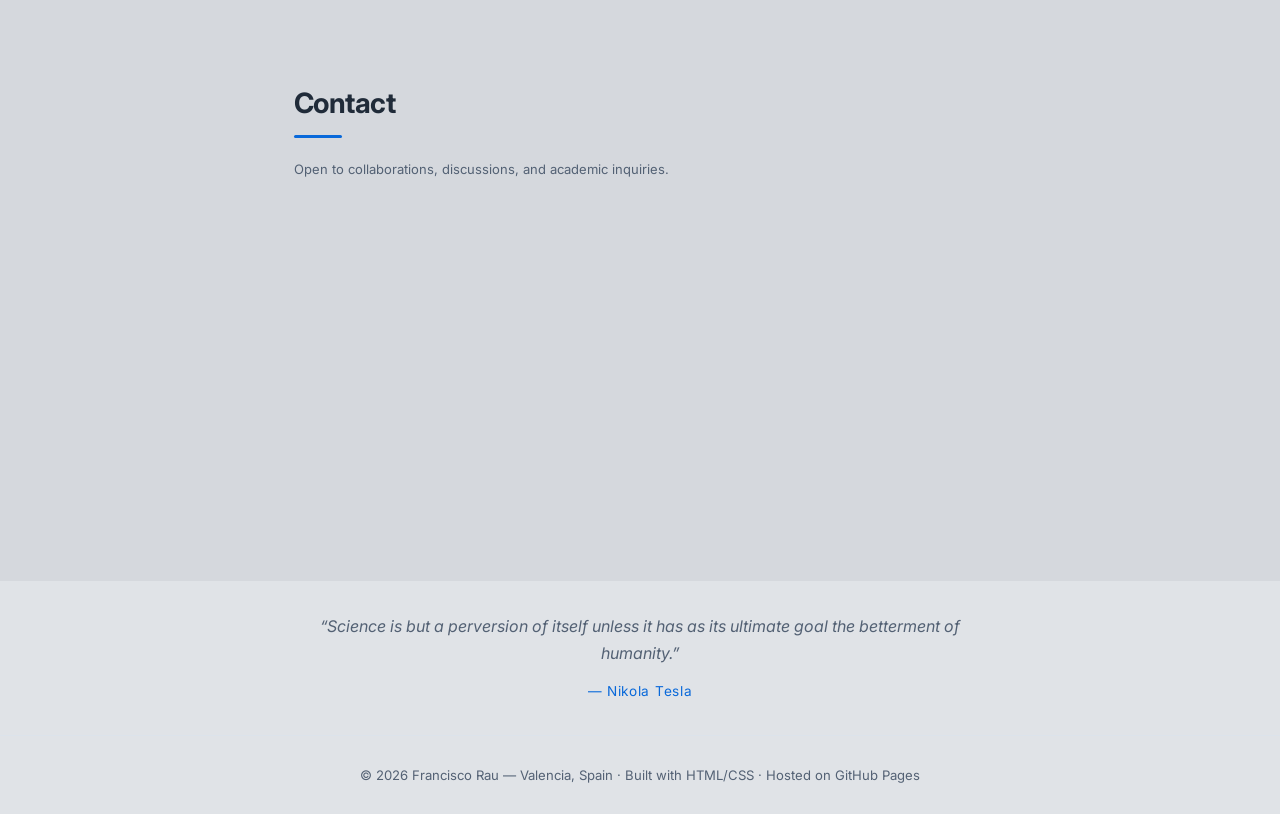
==== commit 0d1bed44: "Replace emoji icons with consistent professional SVG line icons" ====
--- a/index.html
+++ b/index.html
@@ -76,19 +76,21 @@
         <li><a href="#about">About</a></li>
         <li><a href="#publications">Publications</a></li>
         <li><a href="#projects">Projects</a></li>
+        <li><a href="edca-lab/" target="_blank" rel="noopener noreferrer" aria-label="AP simulation (opens in a new tab)">AP simulation <svg class="ui-icon" viewBox="0 0 24 24" fill="none" stroke="currentColor" stroke-width="1.75" stroke-linecap="round" stroke-linejoin="round" aria-hidden="true" focusable="false"><path d="M14 3h7v7m0-7L10 14m0-9H5a2 2 0 0 0-2 2v12a2 2 0 0 0 2 2h12a2 2 0 0 0 2-2v-5"/></svg></a></li>
         <li><a href="#cv">CV</a></li>
         <li><a href="#gallery">Gallery</a></li>
         <li><a href="#contact">Contact</a></li>
       </ul>
       <button class="theme-toggle" id="themeToggle" aria-label="Toggle theme">
-        <span class="icon-sun">☀</span><span class="icon-moon">☽</span>
+        <span class="icon-sun"><svg class="ui-icon" viewBox="0 0 24 24" fill="none" stroke="currentColor" stroke-width="1.75" stroke-linecap="round" stroke-linejoin="round" aria-hidden="true" focusable="false"><circle cx="12" cy="12" r="4"/><path d="M12 2v2m0 16v2M2 12h2m16 0h2M5 5l1.5 1.5m11 11L19 19M5 19l1.5-1.5m11-11L19 5"/></svg></span><span class="icon-moon"><svg class="ui-icon" viewBox="0 0 24 24" fill="none" stroke="currentColor" stroke-width="1.75" stroke-linecap="round" stroke-linejoin="round" aria-hidden="true" focusable="false"><path d="M20.8 13A9 9 0 0 1 11 3.2 9 9 0 1 0 20.8 13Z"/></svg></span>
       </button>
-      <button class="nav-burger" id="navBurger" aria-label="Menu">&#9776;</button>
+      <button class="nav-burger" id="navBurger" aria-label="Menu"><svg class="ui-icon" viewBox="0 0 24 24" fill="none" stroke="currentColor" stroke-width="1.75" stroke-linecap="round" stroke-linejoin="round" aria-hidden="true" focusable="false"><path d="M4 6h16M4 12h16M4 18h16"/></svg></button>
     </div>
     <ul class="nav-mobile" id="navMobile">
       <li><a href="#about">About</a></li>
       <li><a href="#publications">Publications</a></li>
       <li><a href="#projects">Projects</a></li>
+      <li><a href="edca-lab/" target="_blank" rel="noopener noreferrer" aria-label="AP simulation (opens in a new tab)">AP simulation <svg class="ui-icon" viewBox="0 0 24 24" fill="none" stroke="currentColor" stroke-width="1.75" stroke-linecap="round" stroke-linejoin="round" aria-hidden="true" focusable="false"><path d="M14 3h7v7m0-7L10 14m0-9H5a2 2 0 0 0-2 2v12a2 2 0 0 0 2 2h12a2 2 0 0 0 2-2v-5"/></svg></a></li>
       <li><a href="#cv">CV</a></li>
       <li><a href="#gallery">Gallery</a></li>
       <li><a href="#contact">Contact</a></li>
@@ -114,7 +116,7 @@
         <span class="badge">Energy Efficiency</span>
       </div>
       <div class="hero-links">
-        <a href="mailto:rau.francisco@gmail.com" class="btn btn-primary">✉ Contact</a>
+        <a href="mailto:rau.francisco@gmail.com" class="btn btn-primary"><svg class="ui-icon" viewBox="0 0 24 24" fill="none" stroke="currentColor" stroke-width="1.75" stroke-linecap="round" stroke-linejoin="round" aria-hidden="true" focusable="false"><rect x="3" y="5" width="18" height="14" rx="2"/><path d="m3 7 9 6 9-6"/></svg> Contact</a>
         <a href="#publications" class="btn btn-outline">Publications</a>
         <a href="#cv" class="btn btn-outline">CV</a>
       </div>
@@ -574,7 +576,7 @@
 
         <article class="project-card">
           <div class="project-header">
-            <div class="project-icon">&#128225;</div>
+            <div class="project-icon"><svg class="ui-icon" viewBox="0 0 24 24" fill="none" stroke="currentColor" stroke-width="1.75" stroke-linecap="round" stroke-linejoin="round" aria-hidden="true" focusable="false"><path d="M3 8a14 14 0 0 1 18 0M6 12a9 9 0 0 1 12 0m-9 4a4.5 4.5 0 0 1 6 0"/><circle cx="12" cy="20" r="1"/></svg></div>
             <div class="project-status active">Active</div>
           </div>
           <h3>OWIN6G — MAC Scheduling for Ultra-Dense 802.11 Networks</h3>
@@ -588,12 +590,13 @@
           </div>
           <div class="project-links">
             <a href="https://owin6g.eu/" target="_blank" rel="noopener">Project Site</a>
+            <a href="edca-lab/" target="_blank" rel="noopener noreferrer">AP simulation <svg class="ui-icon" viewBox="0 0 24 24" fill="none" stroke="currentColor" stroke-width="1.75" stroke-linecap="round" stroke-linejoin="round" aria-hidden="true" focusable="false"><path d="M14 3h7v7m0-7L10 14m0-9H5a2 2 0 0 0-2 2v12a2 2 0 0 0 2 2h12a2 2 0 0 0 2-2v-5"/></svg></a>
           </div>
         </article>
 
         <article class="project-card">
           <div class="project-header">
-            <div class="project-icon">&#129504;</div>
+            <div class="project-icon"><svg class="ui-icon" viewBox="0 0 24 24" fill="none" stroke="currentColor" stroke-width="1.75" stroke-linecap="round" stroke-linejoin="round" aria-hidden="true" focusable="false"><circle cx="5" cy="5" r="2"/><circle cx="19" cy="5" r="2"/><circle cx="12" cy="12" r="2"/><circle cx="5" cy="19" r="2"/><circle cx="19" cy="19" r="2"/><path d="m6.5 6.5 4 4m3-0 4-4m-11 11 4-4m3 0 4 4"/></svg></div>
             <div class="project-status past">Completed</div>
           </div>
           <h3>Incremental Learning for Network Traffic Classifiers</h3>
@@ -613,7 +616,7 @@
 
         <article class="project-card">
           <div class="project-header">
-            <div class="project-icon">&#128264;</div>
+            <div class="project-icon"><svg class="ui-icon" viewBox="0 0 24 24" fill="none" stroke="currentColor" stroke-width="1.75" stroke-linecap="round" stroke-linejoin="round" aria-hidden="true" focusable="false"><rect x="6" y="6" width="12" height="12" rx="2"/><rect x="9" y="9" width="6" height="6" rx="1"/><path d="M9 3v3m6-3v3M9 18v3m6-3v3M3 9h3m-3 6h3m12-6h3m-3 6h3"/></svg></div>
             <div class="project-status past">Completed</div>
           </div>
           <h3>Embedded Traffic Classifier on SoC</h3>
@@ -632,7 +635,7 @@
 
         <article class="project-card">
           <div class="project-header">
-            <div class="project-icon">&#9889;</div>
+            <div class="project-icon"><svg class="ui-icon" viewBox="0 0 24 24" fill="none" stroke="currentColor" stroke-width="1.75" stroke-linecap="round" stroke-linejoin="round" aria-hidden="true" focusable="false"><path d="m13 2-9 12h7l-1 8 10-13h-7l1-7Z"/></svg></div>
             <div class="project-status past">Completed</div>
           </div>
           <h3>ML for Energy Efficiency in ISP Networks</h3>
@@ -658,14 +661,14 @@
     <div class="container">
       <h2 class="section-title">Curriculum Vitae</h2>
       <div class="cv-download">
-        <a href="assets/cv_francisco_rau.pdf" download class="btn btn-primary">&#8659; Download PDF</a>
+        <a href="assets/cv_francisco_rau.pdf" download class="btn btn-primary"><svg class="ui-icon" viewBox="0 0 24 24" fill="none" stroke="currentColor" stroke-width="1.75" stroke-linecap="round" stroke-linejoin="round" aria-hidden="true" focusable="false"><path d="M12 3v12m-5-5 5 5 5-5M4 16v4a1 1 0 0 0 1 1h14a1 1 0 0 0 1-1v-4"/></svg> Download PDF</a>
       </div>
 
       <div class="cv-grid">
 
         <!-- Education -->
         <div class="cv-block">
-          <h3 class="cv-block-title">&#127891; Education</h3>
+          <h3 class="cv-block-title"><svg class="ui-icon" viewBox="0 0 24 24" fill="none" stroke="currentColor" stroke-width="1.75" stroke-linecap="round" stroke-linejoin="round" aria-hidden="true" focusable="false"><path d="m2 8 10-5 10 5-10 5L2 8Zm4 2v7c4 3 8 3 12 0v-7m4-2v9"/></svg> Education</h3>
           <div class="cv-items">
             <div class="cv-item">
               <div class="cv-item-year">2024 – Present</div>
@@ -711,7 +714,7 @@
 
         <!-- Academic Experience -->
         <div class="cv-block">
-          <h3 class="cv-block-title">&#128300; Academic Experience</h3>
+          <h3 class="cv-block-title"><svg class="ui-icon" viewBox="0 0 24 24" fill="none" stroke="currentColor" stroke-width="1.75" stroke-linecap="round" stroke-linejoin="round" aria-hidden="true" focusable="false"><path d="M9 3h6m-5 0v7L4 19a1.3 1.3 0 0 0 1 2h14a1.3 1.3 0 0 0 1-2l-6-9V3M7 15h10"/></svg> Academic Experience</h3>
           <div class="cv-items">
             <div class="cv-item">
               <div class="cv-item-year">Mar 2024 – Present</div>
@@ -766,7 +769,7 @@
 
         <!-- Professional Experience -->
         <div class="cv-block cv-block-full">
-          <h3 class="cv-block-title">&#128188; Professional Experience</h3>
+          <h3 class="cv-block-title"><svg class="ui-icon" viewBox="0 0 24 24" fill="none" stroke="currentColor" stroke-width="1.75" stroke-linecap="round" stroke-linejoin="round" aria-hidden="true" focusable="false"><rect x="3" y="7" width="18" height="14" rx="2"/><path d="M8 7V5a2 2 0 0 1 2-2h4a2 2 0 0 1 2 2v2M3 12a22 22 0 0 0 18 0m-9 0v4"/></svg> Professional Experience</h3>
           <div class="cv-items">
             <div class="cv-item">
               <div class="cv-item-year">Mar 2024 – Present</div>
@@ -821,7 +824,7 @@
 
         <!-- Awards -->
         <div class="cv-block">
-          <h3 class="cv-block-title">&#127942; Awards &amp; Recognitions</h3>
+          <h3 class="cv-block-title"><svg class="ui-icon" viewBox="0 0 24 24" fill="none" stroke="currentColor" stroke-width="1.75" stroke-linecap="round" stroke-linejoin="round" aria-hidden="true" focusable="false"><circle cx="12" cy="8" r="5"/><path d="m8 12-2 9 6-3 6 3-2-9"/></svg> Awards &amp; Recognitions</h3>
           <div class="cv-items">
             <div class="cv-item">
               <div class="cv-item-year">2024</div>
@@ -862,7 +865,7 @@
 
         <!-- Certifications -->
         <div class="cv-block">
-          <h3 class="cv-block-title">&#128203; Certifications &amp; Training</h3>
+          <h3 class="cv-block-title"><svg class="ui-icon" viewBox="0 0 24 24" fill="none" stroke="currentColor" stroke-width="1.75" stroke-linecap="round" stroke-linejoin="round" aria-hidden="true" focusable="false"><rect x="5" y="5" width="14" height="16" rx="2"/><rect x="9" y="3" width="6" height="4" rx="1"/><path d="m9 14 2 2 4-5"/></svg> Certifications &amp; Training</h3>
           <div class="cv-items">
             <div class="cv-item">
               <div class="cv-item-year">2025</div>
@@ -902,7 +905,7 @@
 
         <!-- Skills -->
         <div class="cv-block cv-block-full">
-          <h3 class="cv-block-title">&#128295; Skills</h3>
+          <h3 class="cv-block-title"><svg class="ui-icon" viewBox="0 0 24 24" fill="none" stroke="currentColor" stroke-width="1.75" stroke-linecap="round" stroke-linejoin="round" aria-hidden="true" focusable="false"><path d="M14 5a5 5 0 0 0-6 6l-5 5a2.8 2.8 0 0 0 4 4l5-5a5 5 0 0 0 7-6l-3 3-4-4 3-3Z"/></svg> Skills</h3>
           <div class="skills-grid">
             <div class="skill-group">
               <h5>Programming</h5>
@@ -1112,9 +1115,9 @@
 
   <!-- Lightbox -->
   <div id="lightbox" class="lightbox">
-    <button id="lightboxClose" class="lb-close" aria-label="Close">&times;</button>
-    <button id="lightboxPrev"  class="lb-prev"  aria-label="Previous">&#10094;</button>
-    <button id="lightboxNext"  class="lb-next"  aria-label="Next">&#10095;</button>
+    <button id="lightboxClose" class="lb-close" aria-label="Close"><svg class="ui-icon" viewBox="0 0 24 24" fill="none" stroke="currentColor" stroke-width="1.75" stroke-linecap="round" stroke-linejoin="round" aria-hidden="true" focusable="false"><path d="m6 6 12 12M6 18 18 6"/></svg></button>
+    <button id="lightboxPrev"  class="lb-prev"  aria-label="Previous"><svg class="ui-icon" viewBox="0 0 24 24" fill="none" stroke="currentColor" stroke-width="1.75" stroke-linecap="round" stroke-linejoin="round" aria-hidden="true" focusable="false"><path d="m15 5-7 7 7 7"/></svg></button>
+    <button id="lightboxNext"  class="lb-next"  aria-label="Next"><svg class="ui-icon" viewBox="0 0 24 24" fill="none" stroke="currentColor" stroke-width="1.75" stroke-linecap="round" stroke-linejoin="round" aria-hidden="true" focusable="false"><path d="m9 5 7 7-7 7"/></svg></button>
     <div class="lb-content">
       <img id="lightboxImg" src="" alt="">
       <p id="lightboxCaption" class="lb-caption"></p>
@@ -1130,42 +1133,42 @@
       </p>
       <div class="contact-cards">
         <a href="mailto:rau.francisco@gmail.com" class="contact-card">
-          <div class="contact-icon">&#9993;</div>
+          <div class="contact-icon"><svg class="ui-icon" viewBox="0 0 24 24" fill="none" stroke="currentColor" stroke-width="1.75" stroke-linecap="round" stroke-linejoin="round" aria-hidden="true" focusable="false"><rect x="3" y="5" width="18" height="14" rx="2"/><path d="m3 7 9 6 9-6"/></svg></div>
           <div>
             <strong>Email (personal)</strong>
             <span>rau.francisco@gmail.com</span>
           </div>
         </a>
         <a href="https://scholar.google.com/citations?user=uFnqRGwAAAAJ&hl=es" target="_blank" rel="noopener" class="contact-card">
-          <div class="contact-icon">&#128203;</div>
+          <div class="contact-icon"><svg class="ui-icon" viewBox="0 0 24 24" fill="none" stroke="currentColor" stroke-width="1.75" stroke-linecap="round" stroke-linejoin="round" aria-hidden="true" focusable="false"><path d="M12 5c-3-2-6-2-10-1v15c4-1 7-1 10 1 3-2 6-2 10-1V4c-4-1-7-1-10 1Zm0 0v15"/></svg></div>
           <div>
             <strong>Google Scholar</strong>
             <span>View all publications</span>
           </div>
         </a>
         <a href="https://orcid.org/0000-0003-3890-4876" target="_blank" rel="noopener" class="contact-card">
-          <div class="contact-icon">&#128279;</div>
+          <div class="contact-icon"><svg class="ui-icon" viewBox="0 0 24 24" fill="none" stroke="currentColor" stroke-width="1.75" stroke-linecap="round" stroke-linejoin="round" aria-hidden="true" focusable="false"><path d="m10 13 4-4m-6 6-1 1a3.5 3.5 0 0 1-5-5l4-4a3.5 3.5 0 0 1 5 0m2 10a3.5 3.5 0 0 0 5 0l4-4a3.5 3.5 0 0 0-5-5l-1 1"/></svg></div>
           <div>
             <strong>ORCID</strong>
             <span>0000-0003-3890-4876</span>
           </div>
         </a>
         <a href="https://www.linkedin.com/in/franciscorau/" target="_blank" rel="noopener" class="contact-card">
-          <div class="contact-icon">&#128101;</div>
+          <div class="contact-icon"><svg class="ui-icon" viewBox="0 0 24 24" fill="none" stroke="currentColor" stroke-width="1.75" stroke-linecap="round" stroke-linejoin="round" aria-hidden="true" focusable="false"><circle cx="9" cy="7" r="3"/><path d="M3 21v-3a6 6 0 0 1 12 0v3m2-17a3 3 0 0 1 0 6m1 5a5 5 0 0 1 3 5v1"/></svg></div>
           <div>
             <strong>LinkedIn</strong>
             <span>franciscorau</span>
           </div>
         </a>
         <a href="https://owin6g.eu/" target="_blank" rel="noopener" class="contact-card">
-          <div class="contact-icon">&#127760;</div>
+          <div class="contact-icon"><svg class="ui-icon" viewBox="0 0 24 24" fill="none" stroke="currentColor" stroke-width="1.75" stroke-linecap="round" stroke-linejoin="round" aria-hidden="true" focusable="false"><circle cx="12" cy="12" r="9"/><ellipse cx="12" cy="12" rx="4" ry="9"/><path d="M3 12h18"/></svg></div>
           <div>
             <strong>OWIN6G Project</strong>
             <span>owin6g.eu</span>
           </div>
         </a>
         <a href="https://www.ecrn-owc.eu/" target="_blank" rel="noopener" class="contact-card">
-          <div class="contact-icon">&#128225;</div>
+          <div class="contact-icon"><svg class="ui-icon" viewBox="0 0 24 24" fill="none" stroke="currentColor" stroke-width="1.75" stroke-linecap="round" stroke-linejoin="round" aria-hidden="true" focusable="false"><path d="M3 8a14 14 0 0 1 18 0M6 12a9 9 0 0 1 12 0m-9 4a4.5 4.5 0 0 1 6 0"/><circle cx="12" cy="20" r="1"/></svg></div>
           <div>
             <strong>ECRN-OWC</strong>
             <span>ecrn-owc.eu</span>
--- a/assets/css/refinement.css
+++ b/assets/css/refinement.css
@@ -5,6 +5,7 @@
   --copy-size: .9375rem;
   --detail-size: .8125rem;
   --card-heading-size: 1rem;
+  --copy-leading: 1.65;
 }
 [data-theme="light"] {
   --bg: #d5d8dd;
@@ -30,6 +31,17 @@
 }
 button, input, textarea, select { font-family: inherit; }
 .social-row svg text { font-family: var(--font); }
+.ui-icon { display: inline-block; width: 18px; height: 18px; flex: 0 0 auto; vertical-align: -.18em; }
+.project-icon, .contact-icon { display: flex; align-items: center; color: var(--accent); flex-shrink: 0; }
+.project-icon .ui-icon { width: 26px; height: 26px; }
+.contact-icon .ui-icon { width: 24px; height: 24px; }
+.cv-block-title { display: flex; align-items: center; gap: 8px; }
+.cv-block-title .ui-icon { color: var(--accent); }
+.btn .ui-icon, .nav-links .ui-icon, .nav-mobile .ui-icon, .project-links .ui-icon { width: 16px; height: 16px; }
+.nav-links .ui-icon { margin-left: 5px; }
+.theme-toggle { line-height: 1; }
+.theme-toggle .ui-icon { vertical-align: middle; }
+.nav-burger .ui-icon, .lb-close .ui-icon, .lb-prev .ui-icon, .lb-next .ui-icon { width: 22px; height: 22px; }
 .nav-brand { flex-shrink: 0; }
 .nav-links { gap: 24px; }
 .nav-links a { display: inline-flex; align-items: center; min-height: 44px; }
@@ -51,31 +63,39 @@
 .section-title { letter-spacing: -.02em; line-height: 1.3; }
 .section-title::after { margin-top: 14px; }
 .section-sub { margin-top: 8px; margin-bottom: 32px; }
-.about-text p { text-align: left; line-height: 1.85; }
+.about-text p { text-align: left; line-height: var(--copy-leading); }
 .info-card { padding: 20px; }
 .pub-filters { gap: 10px; }
 .pub-filter { min-height: 42px; }
 .pub-card { padding: 28px; gap: 24px; }
 .pub-body { min-width: 0; }
-.pub-title { font-size: var(--card-heading-size); line-height: 1.5; margin-bottom: 10px; }
+.pub-title { font-size: var(--card-heading-size); line-height: 1.45; margin-bottom: 10px; }
 .pub-authors, .pub-venue { font-size: var(--detail-size); line-height: 1.65; }
-.pub-abstract { font-size: var(--copy-size); line-height: 1.75; margin: 14px 0 18px; max-width: 78ch; }
+.pub-abstract { font-size: var(--copy-size); line-height: var(--copy-leading); margin: 14px 0 18px; max-width: 78ch; }
 .pub-tag { display: inline-flex; align-items: center; min-height: 36px; font-size: .8125rem; background: var(--bg2); }
 .pub-type { font-size: .75rem; }
 .pub-card:hover { transform: none; }
 .projects-grid { gap: 24px; }
 .project-card { padding: 28px; gap: 16px; }
 .project-card h3 { font-size: var(--card-heading-size); line-height: 1.45; }
-.project-card p { font-size: var(--copy-size); line-height: 1.75; }
+.project-card p { font-size: var(--copy-size); line-height: var(--copy-leading); }
 .project-links a { padding: 6px 0; }
 .project-card:hover, .contact-card:hover { box-shadow: none; transform: translateY(-2px); }
 .cv-items { gap: 24px; }
 .cv-item { grid-template-columns: 110px minmax(0,1fr); gap: 16px; }
 .cv-item-year { font-variant-numeric: tabular-nums; }
-.cv-item-body strong { font-size: var(--card-heading-size); line-height: 1.5; }
-.cv-item-sub, .cv-item-desc, .info-card p { font-size: var(--copy-size); }
+.cv-item-body strong, .cv-block-title {
+  font-size: var(--card-heading-size);
+  line-height: 1.45;
+  font-weight: 600;
+  letter-spacing: normal;
+}
+.cv-item-desc, .info-card p { font-size: var(--copy-size); line-height: var(--copy-leading); }
+.cv-item-sub { font-size: var(--detail-size); line-height: 1.5; }
 .contact-card strong { font-size: var(--card-heading-size); }
 .contact-card span, .cv-item-year, .section-sub { font-size: var(--detail-size); }
+.project-tags span, .skill-tags span, .interest-tags span,
+.project-links a, .pub-tag { font-size: var(--detail-size); }
 .gallery-masonry { column-gap: 20px; }
 .gallery-item { margin-bottom: 20px; }
 #gallery > .container {
@@ -115,14 +135,13 @@
   .pub-filters { margin-bottom: 24px; }
   .pub-list { gap: 14px; }
   .pub-card { padding: 16px 20px; gap: 18px; }
-  .pub-title { line-height: 1.4; margin-bottom: 5px; }
+  .pub-title { margin-bottom: 5px; }
   .pub-authors, .pub-venue { line-height: 1.5; }
   .pub-venue { margin-bottom: 8px; }
-  .pub-abstract { line-height: 1.55; margin: 8px 0 10px; max-width: 90ch; }
+  .pub-abstract { margin: 8px 0 10px; max-width: 90ch; }
   .pub-tag { min-height: 32px; padding: 2px 10px; }
   .projects-grid { gap: 20px; }
   .project-card { padding: 22px; gap: 12px; }
-  .project-card p { line-height: 1.65; }
   .cv-block { padding: 24px; }
   .cv-items { gap: 18px; }
   #gallery > .container { padding: 24px; }
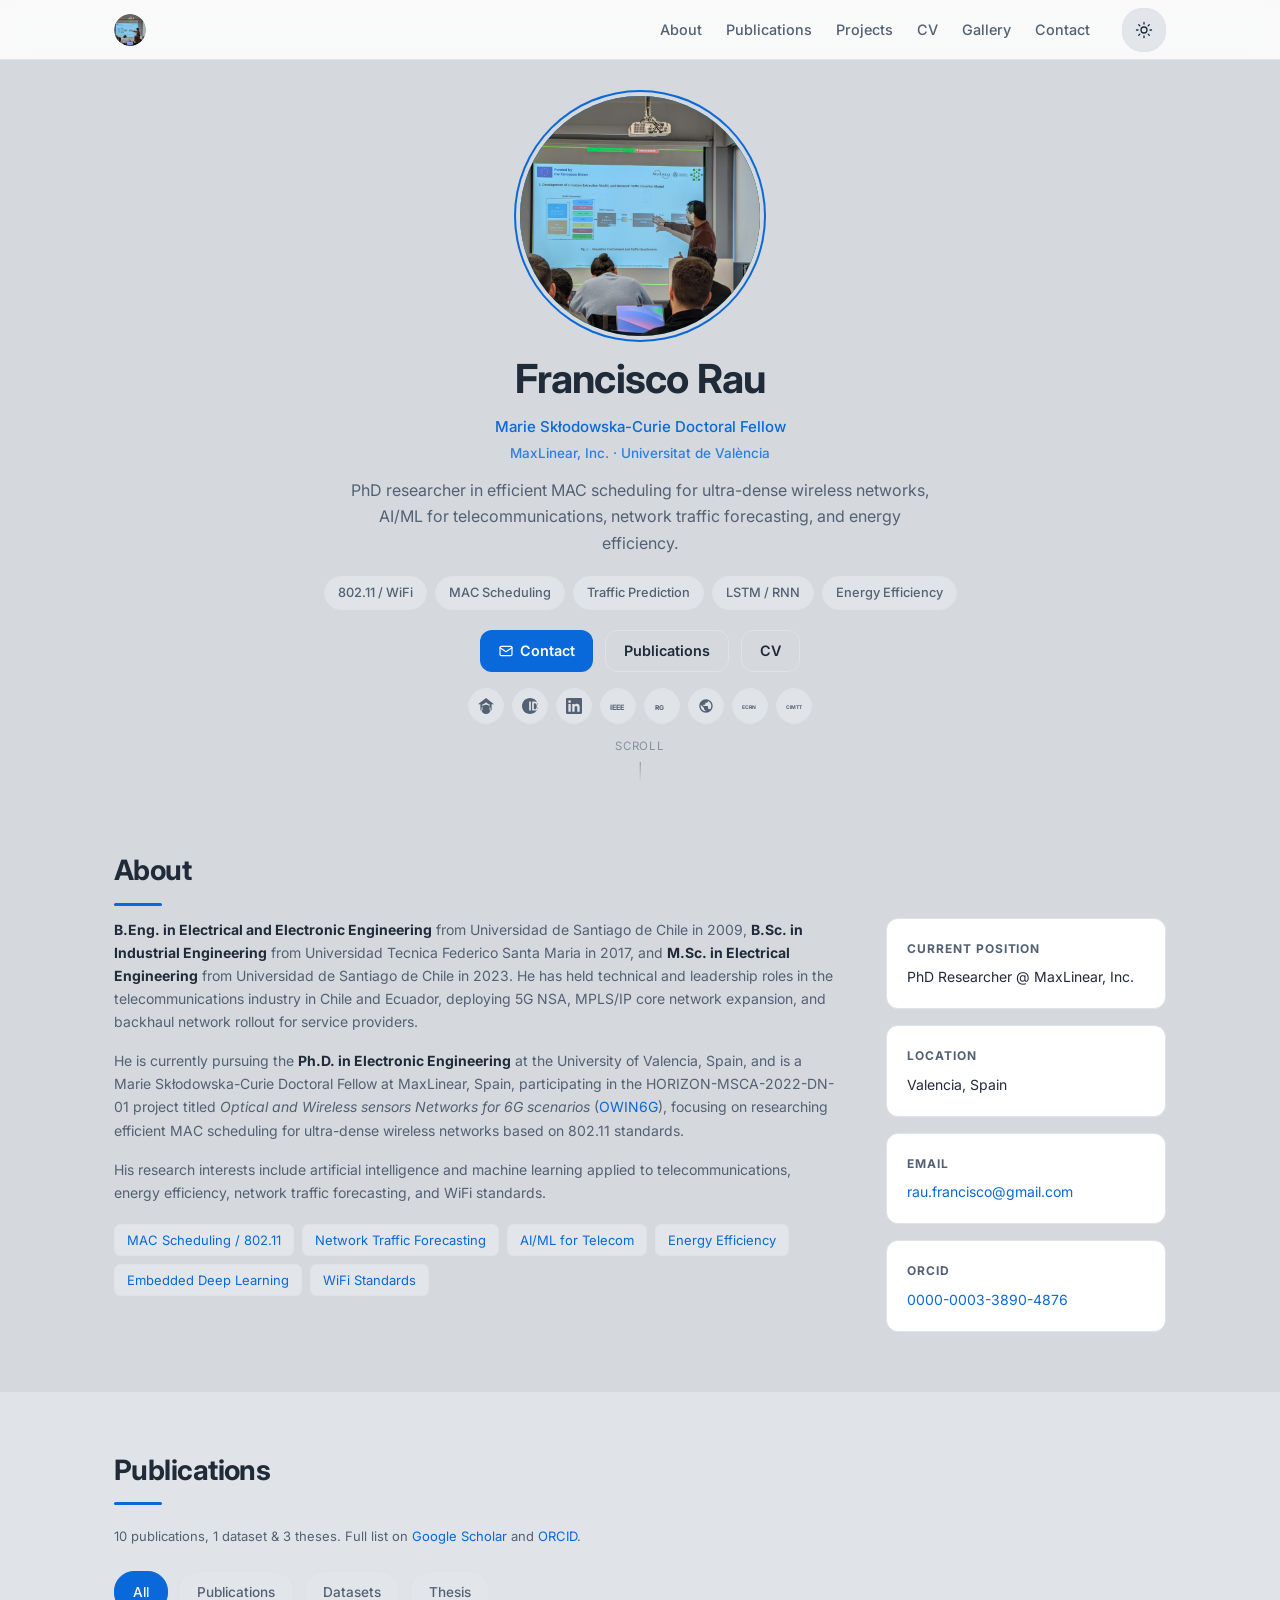
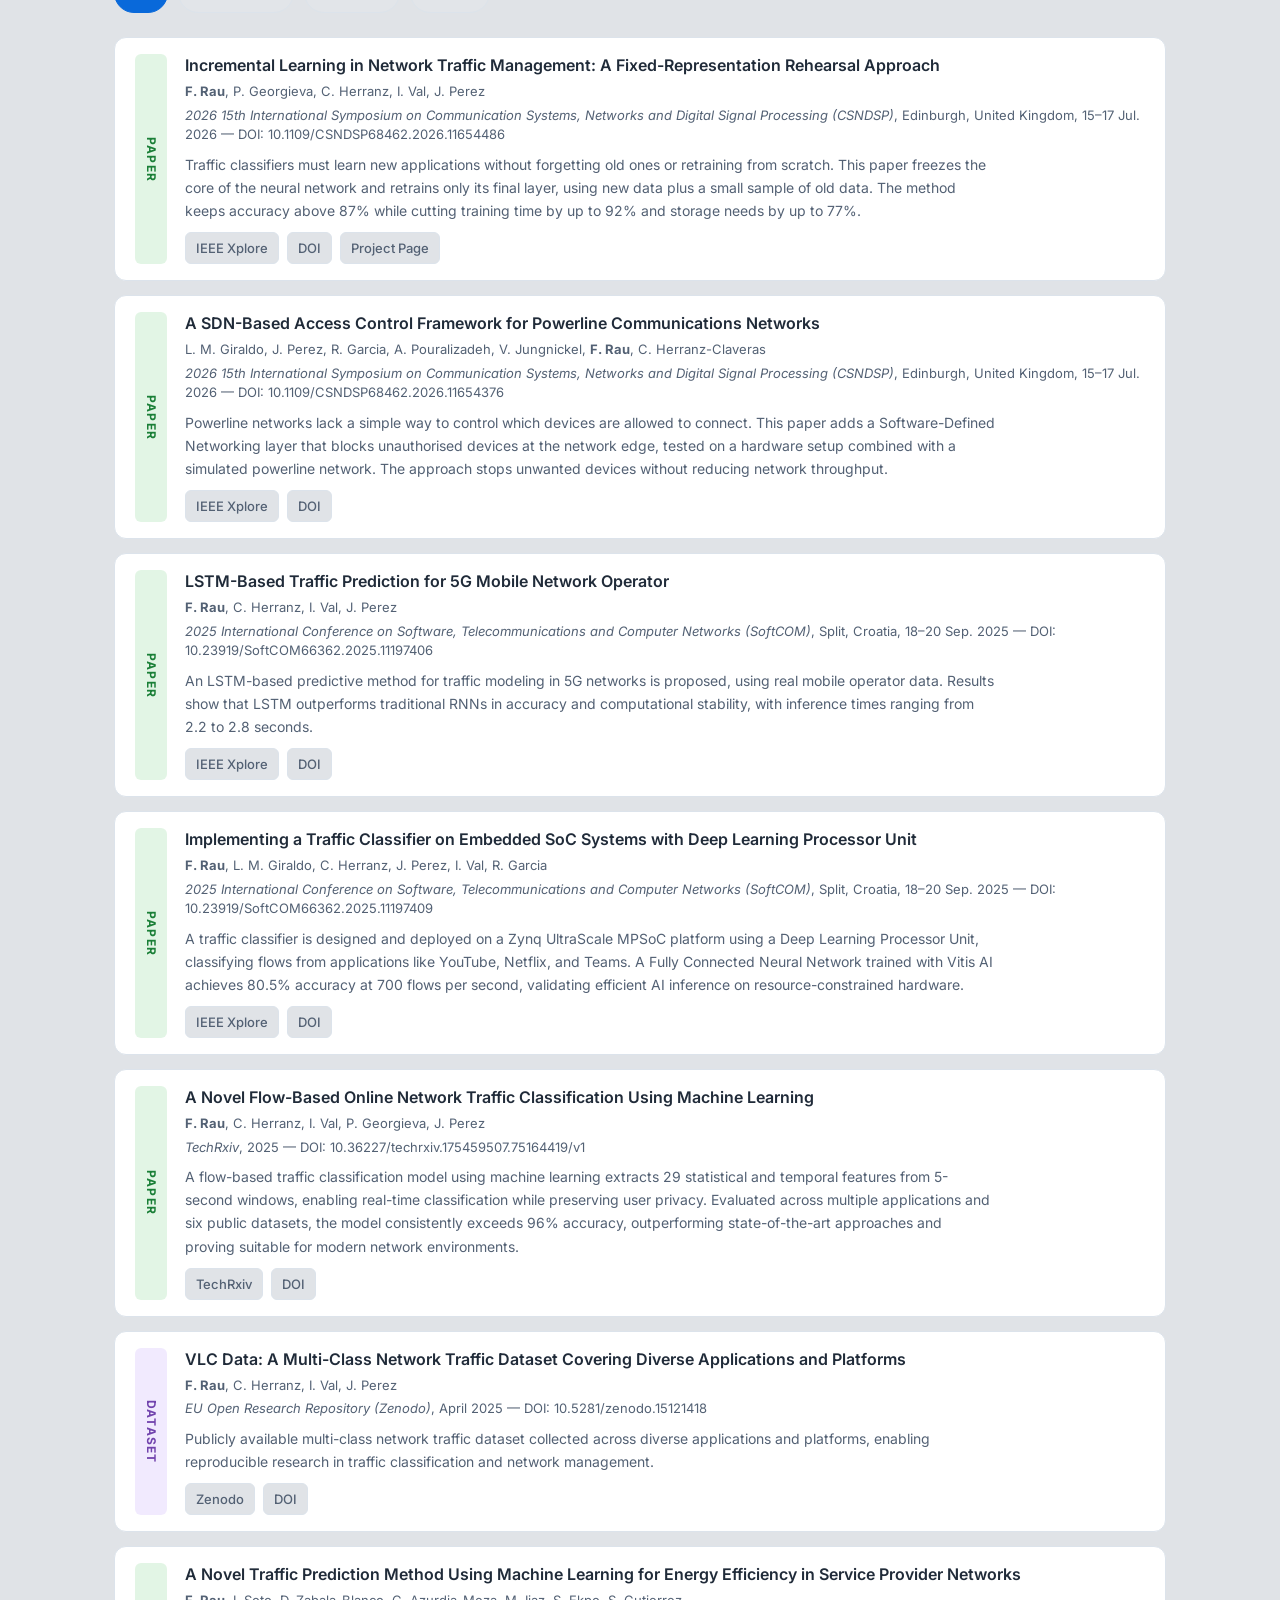
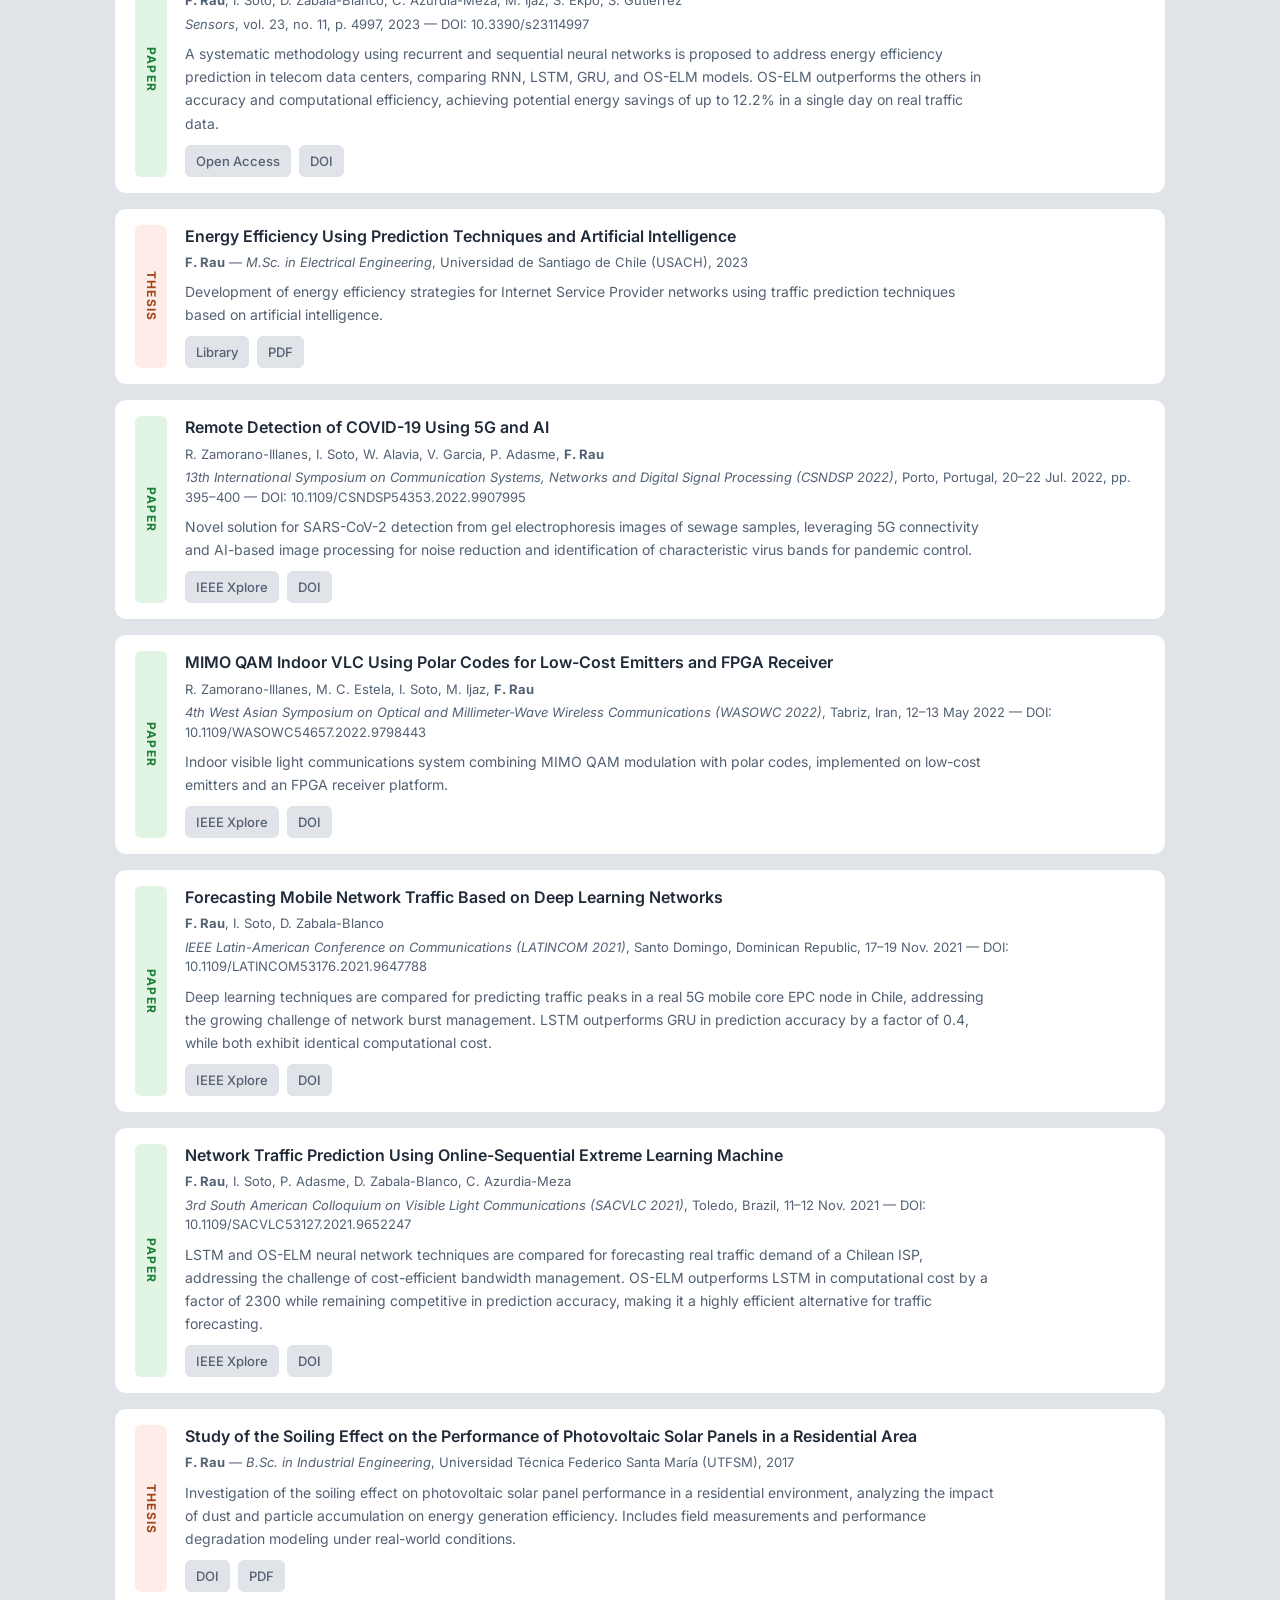
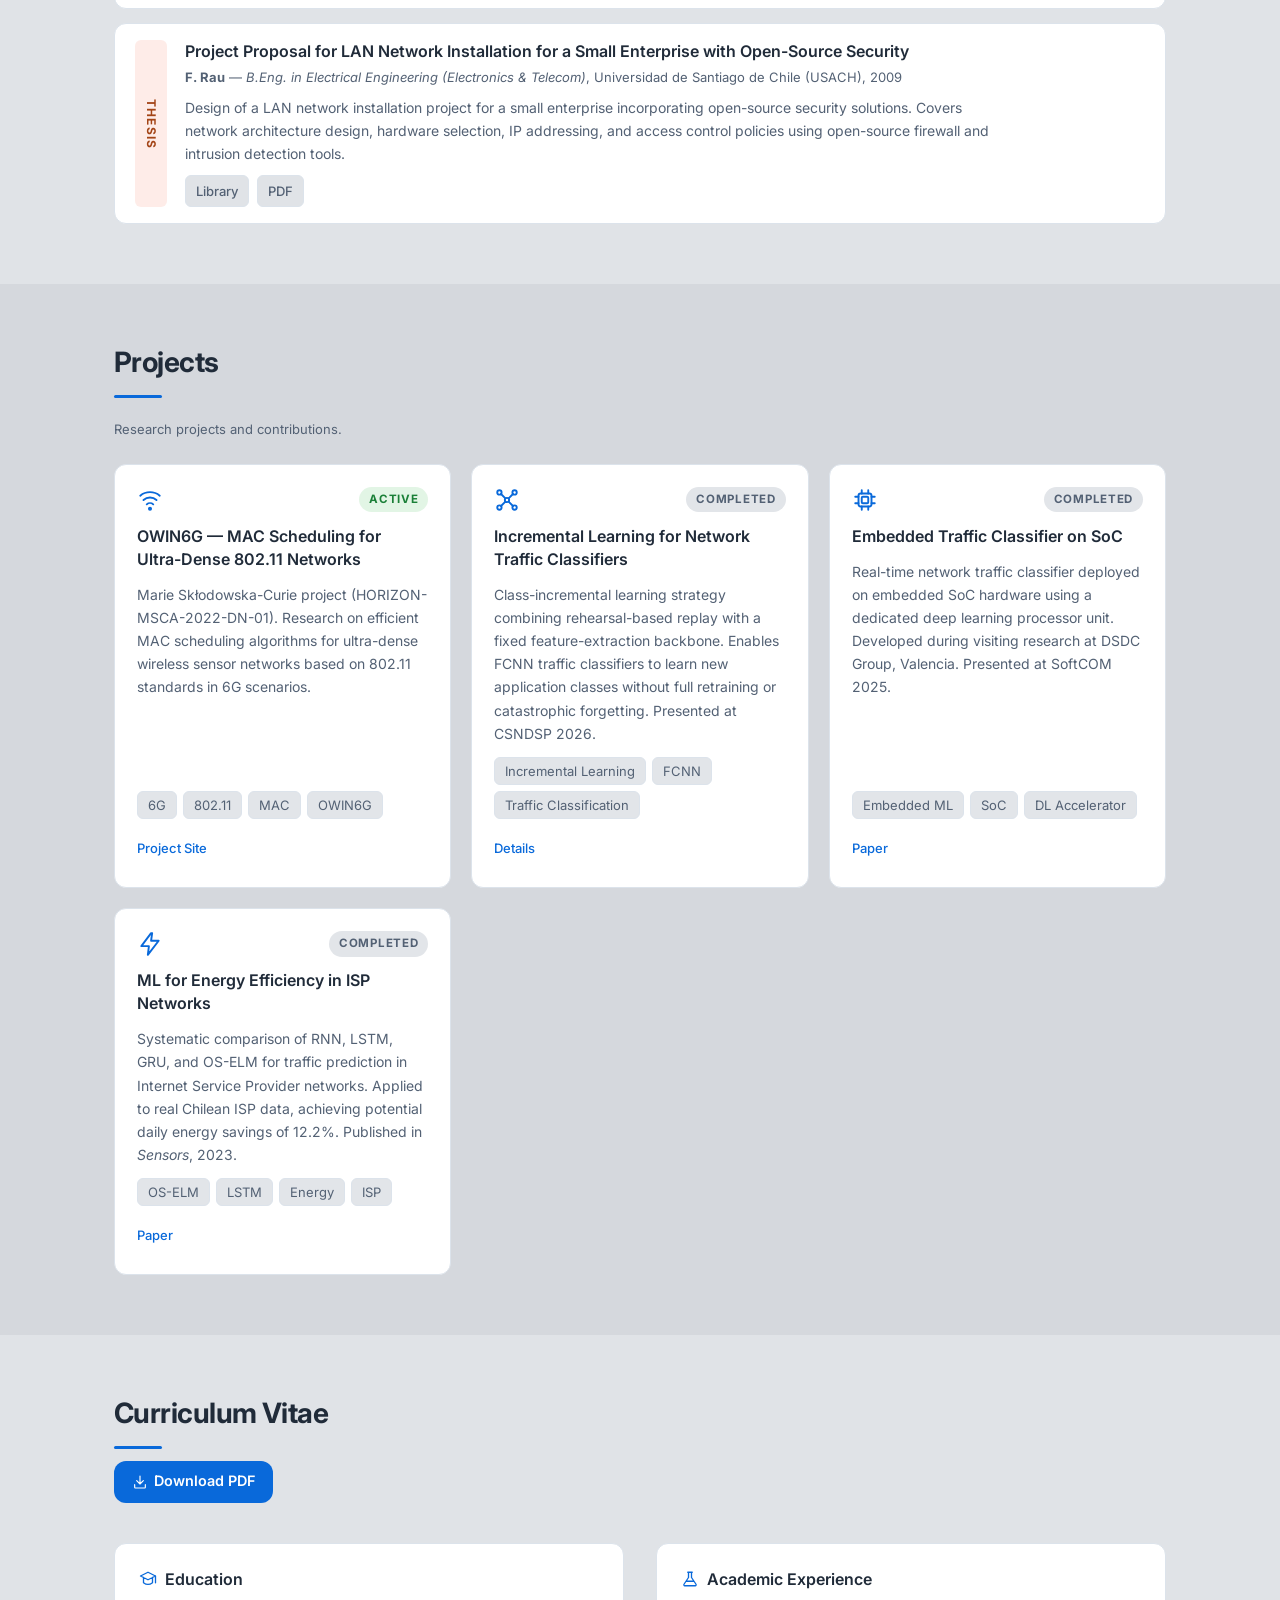
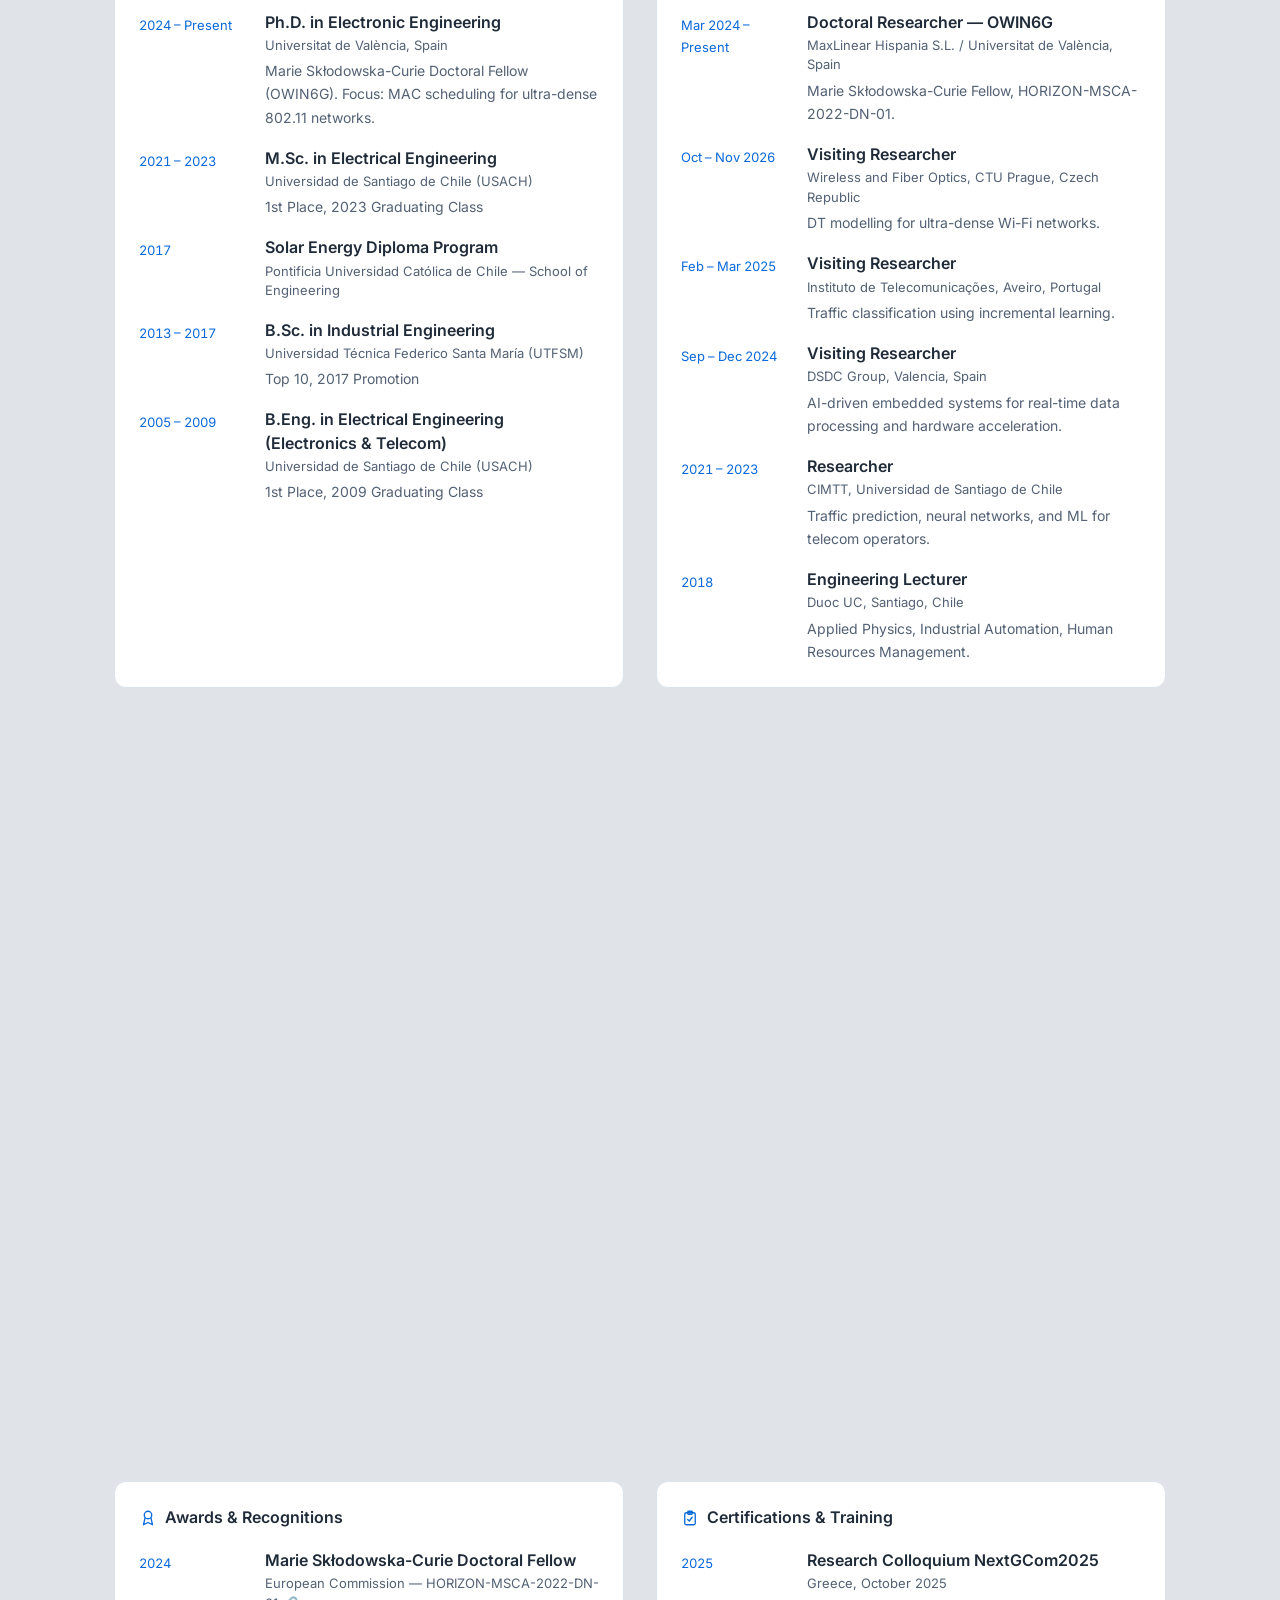
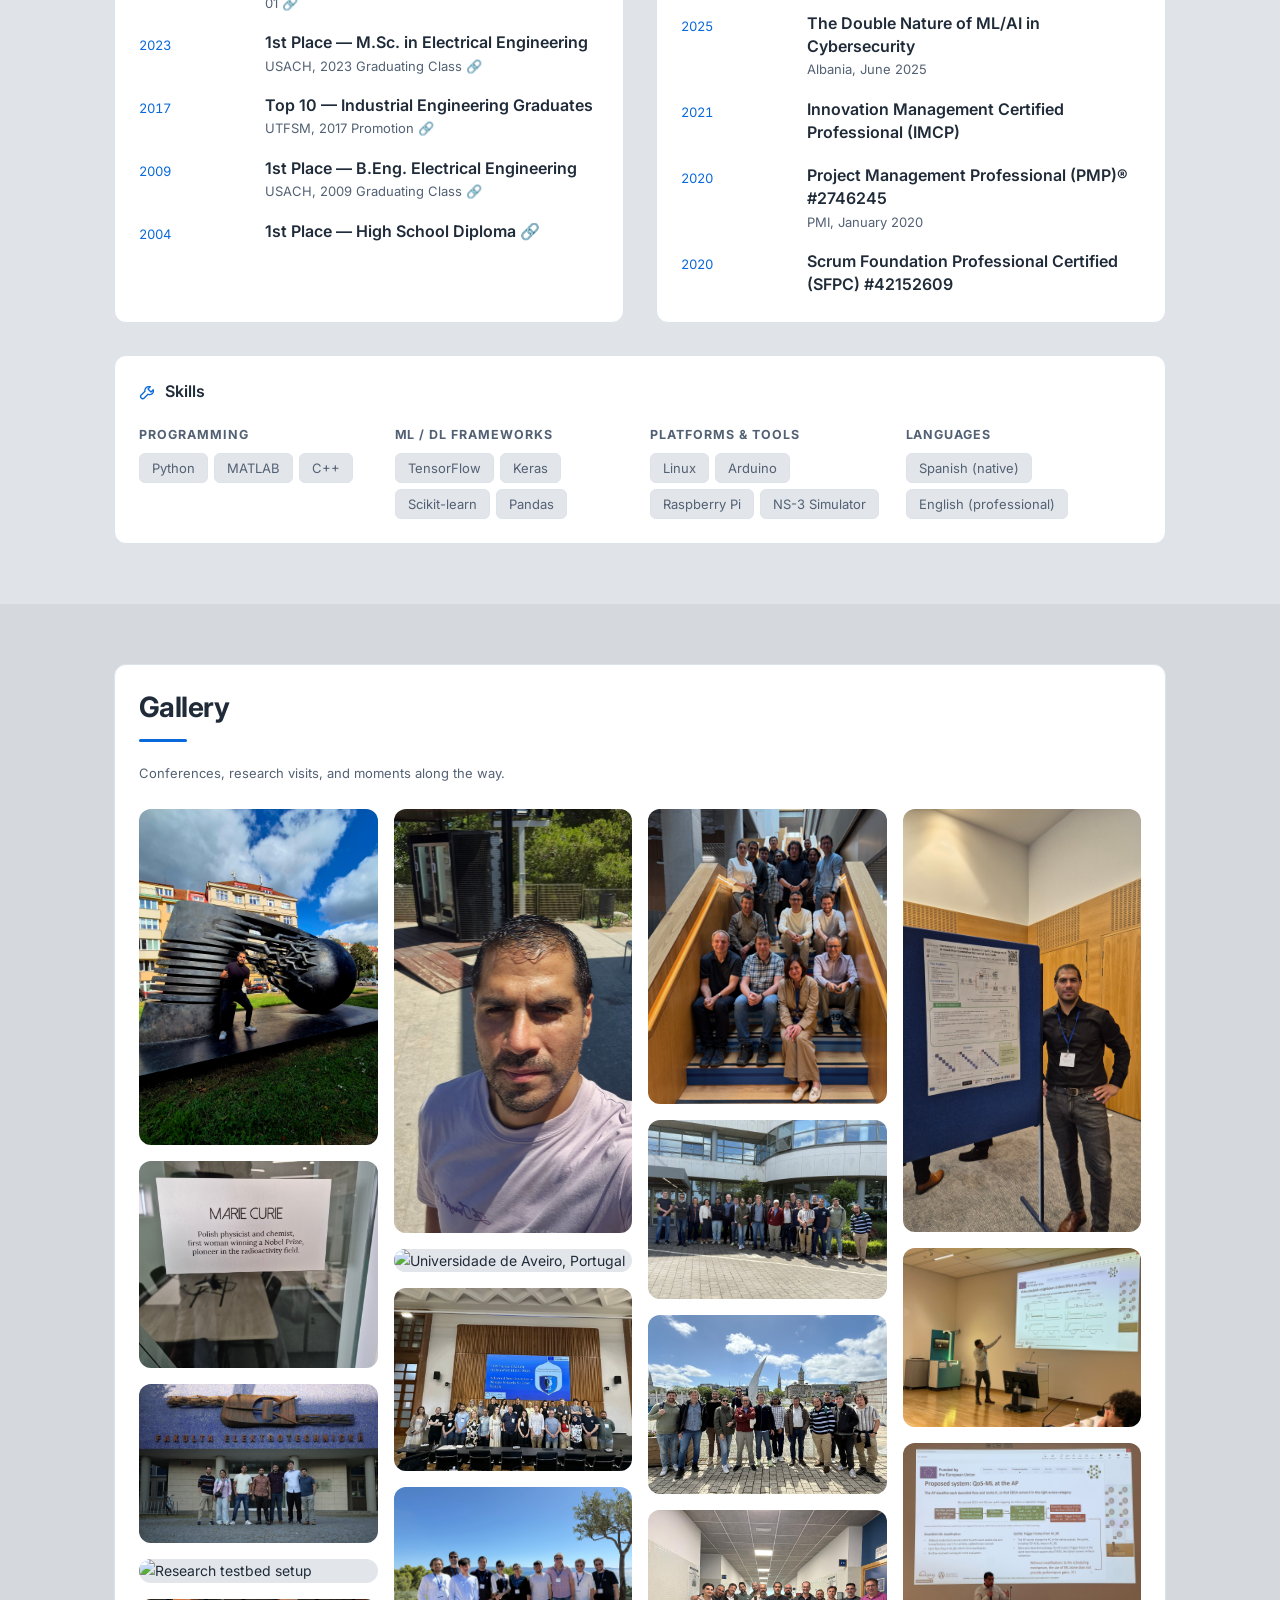
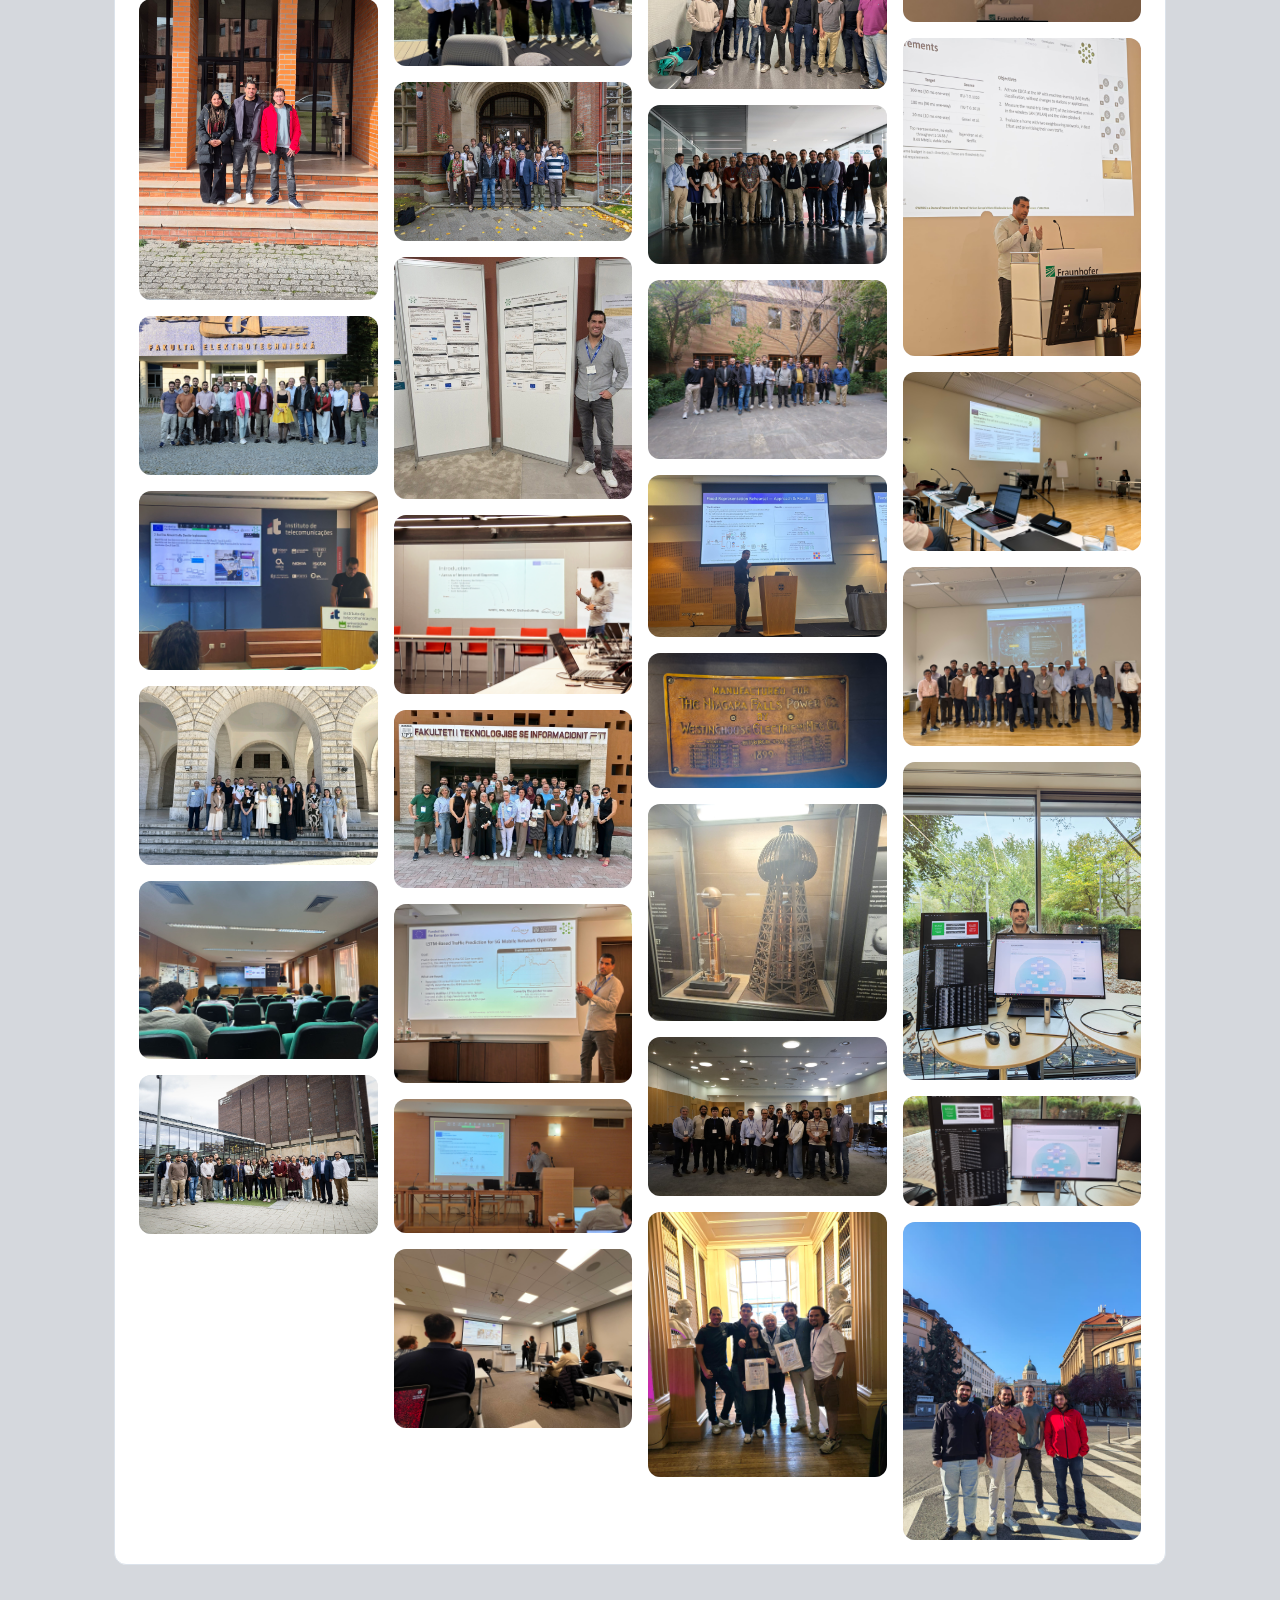
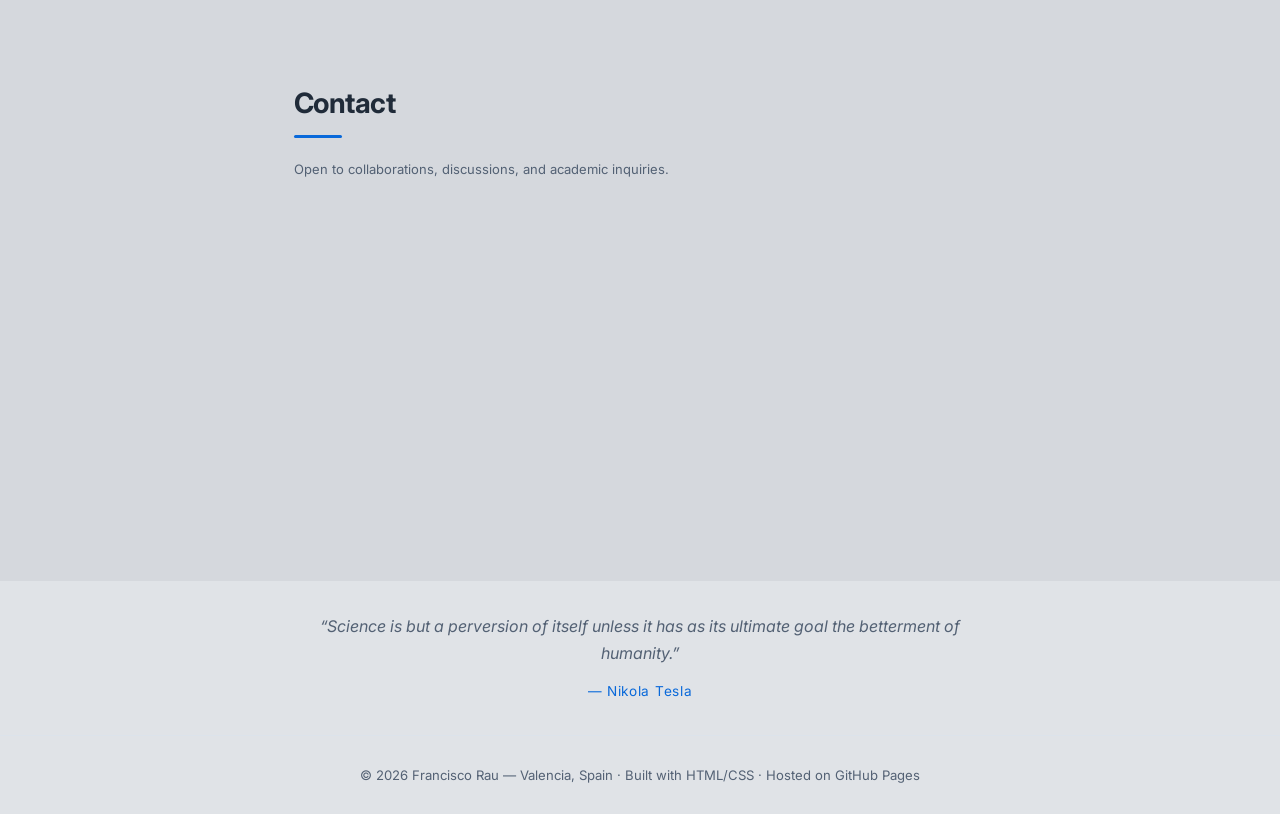
==== commit 041ce858: "Replace emoji icons with consistent professional SVG line icons" ====
--- a/index.html
+++ b/index.html
@@ -76,7 +76,6 @@
         <li><a href="#about">About</a></li>
         <li><a href="#publications">Publications</a></li>
         <li><a href="#projects">Projects</a></li>
-        <li><a href="edca-lab/" target="_blank" rel="noopener noreferrer" aria-label="AP simulation (opens in a new tab)">AP simulation <svg class="ui-icon" viewBox="0 0 24 24" fill="none" stroke="currentColor" stroke-width="1.75" stroke-linecap="round" stroke-linejoin="round" aria-hidden="true" focusable="false"><path d="M14 3h7v7m0-7L10 14m0-9H5a2 2 0 0 0-2 2v12a2 2 0 0 0 2 2h12a2 2 0 0 0 2-2v-5"/></svg></a></li>
         <li><a href="#cv">CV</a></li>
         <li><a href="#gallery">Gallery</a></li>
         <li><a href="#contact">Contact</a></li>
@@ -90,7 +89,6 @@
       <li><a href="#about">About</a></li>
       <li><a href="#publications">Publications</a></li>
       <li><a href="#projects">Projects</a></li>
-      <li><a href="edca-lab/" target="_blank" rel="noopener noreferrer" aria-label="AP simulation (opens in a new tab)">AP simulation <svg class="ui-icon" viewBox="0 0 24 24" fill="none" stroke="currentColor" stroke-width="1.75" stroke-linecap="round" stroke-linejoin="round" aria-hidden="true" focusable="false"><path d="M14 3h7v7m0-7L10 14m0-9H5a2 2 0 0 0-2 2v12a2 2 0 0 0 2 2h12a2 2 0 0 0 2-2v-5"/></svg></a></li>
       <li><a href="#cv">CV</a></li>
       <li><a href="#gallery">Gallery</a></li>
       <li><a href="#contact">Contact</a></li>
@@ -590,7 +588,6 @@
           </div>
           <div class="project-links">
             <a href="https://owin6g.eu/" target="_blank" rel="noopener">Project Site</a>
-            <a href="edca-lab/" target="_blank" rel="noopener noreferrer">AP simulation <svg class="ui-icon" viewBox="0 0 24 24" fill="none" stroke="currentColor" stroke-width="1.75" stroke-linecap="round" stroke-linejoin="round" aria-hidden="true" focusable="false"><path d="M14 3h7v7m0-7L10 14m0-9H5a2 2 0 0 0-2 2v12a2 2 0 0 0 2 2h12a2 2 0 0 0 2-2v-5"/></svg></a>
           </div>
         </article>
 
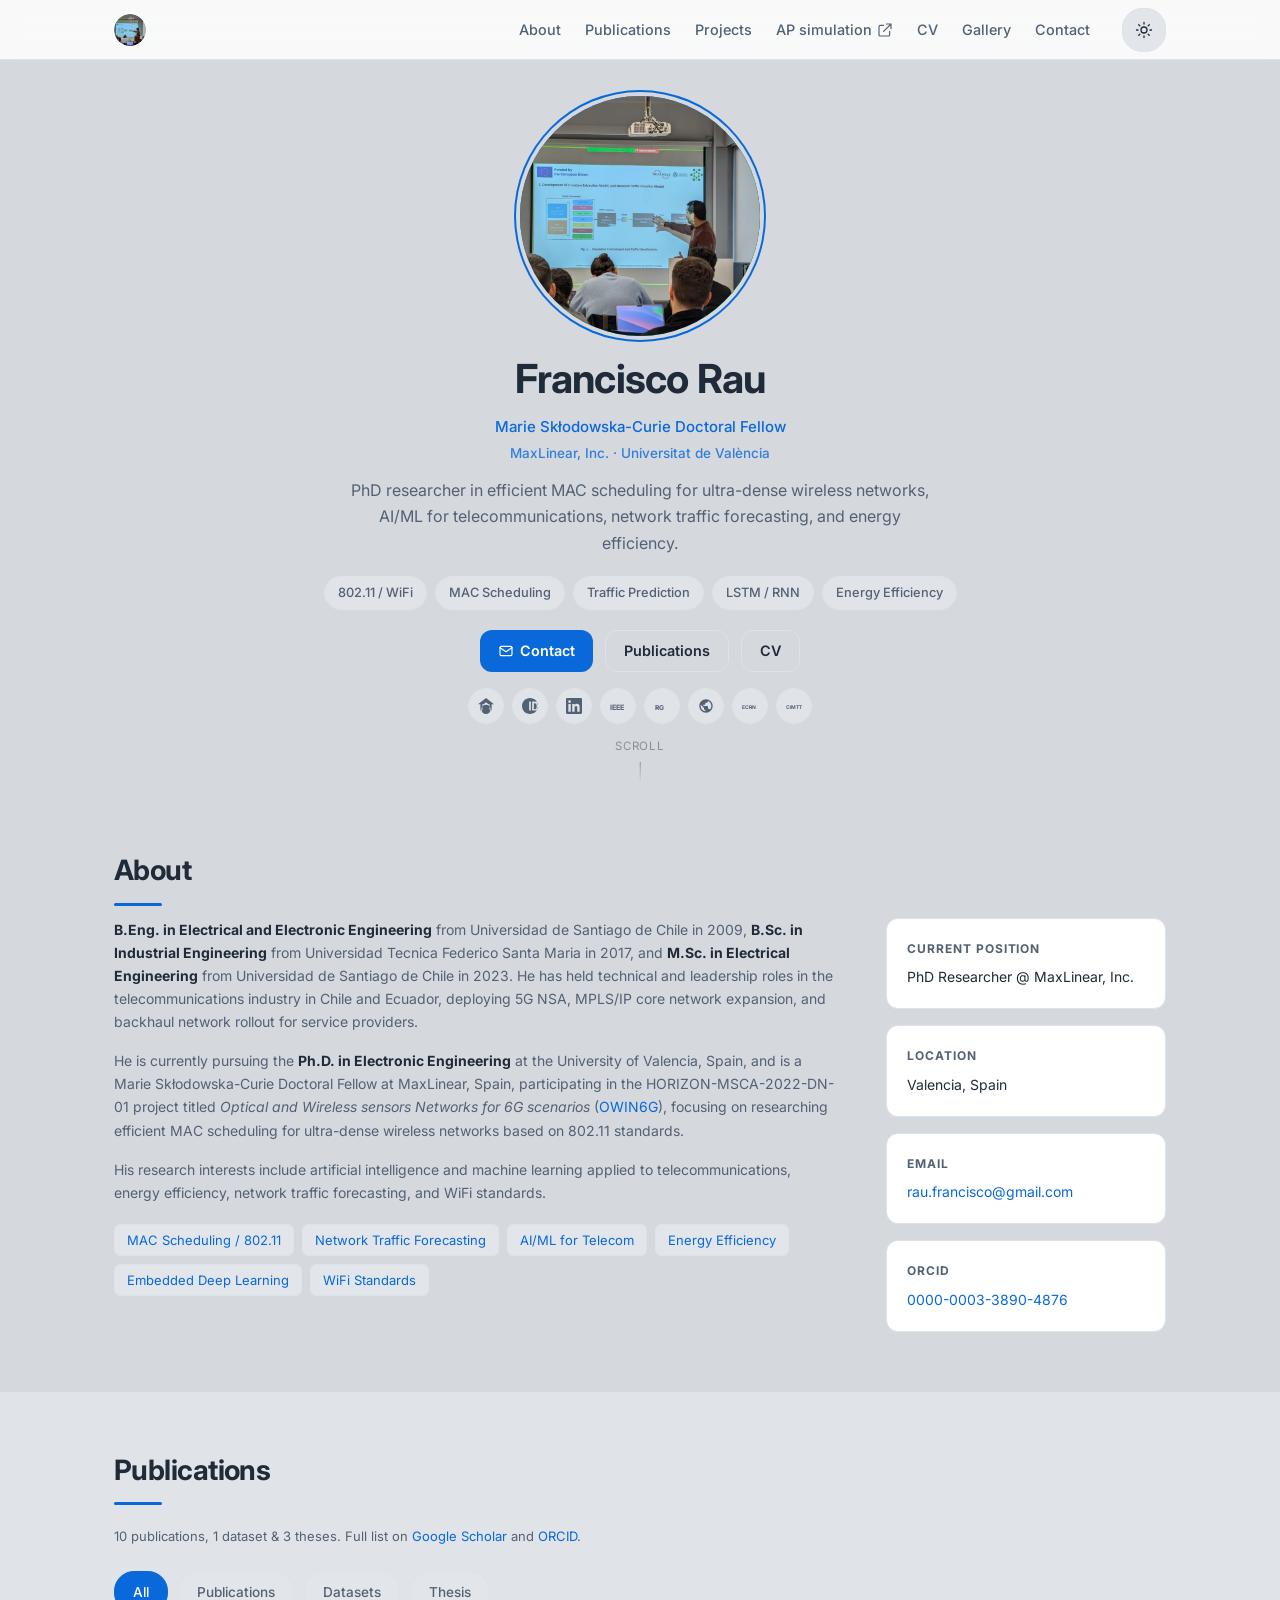
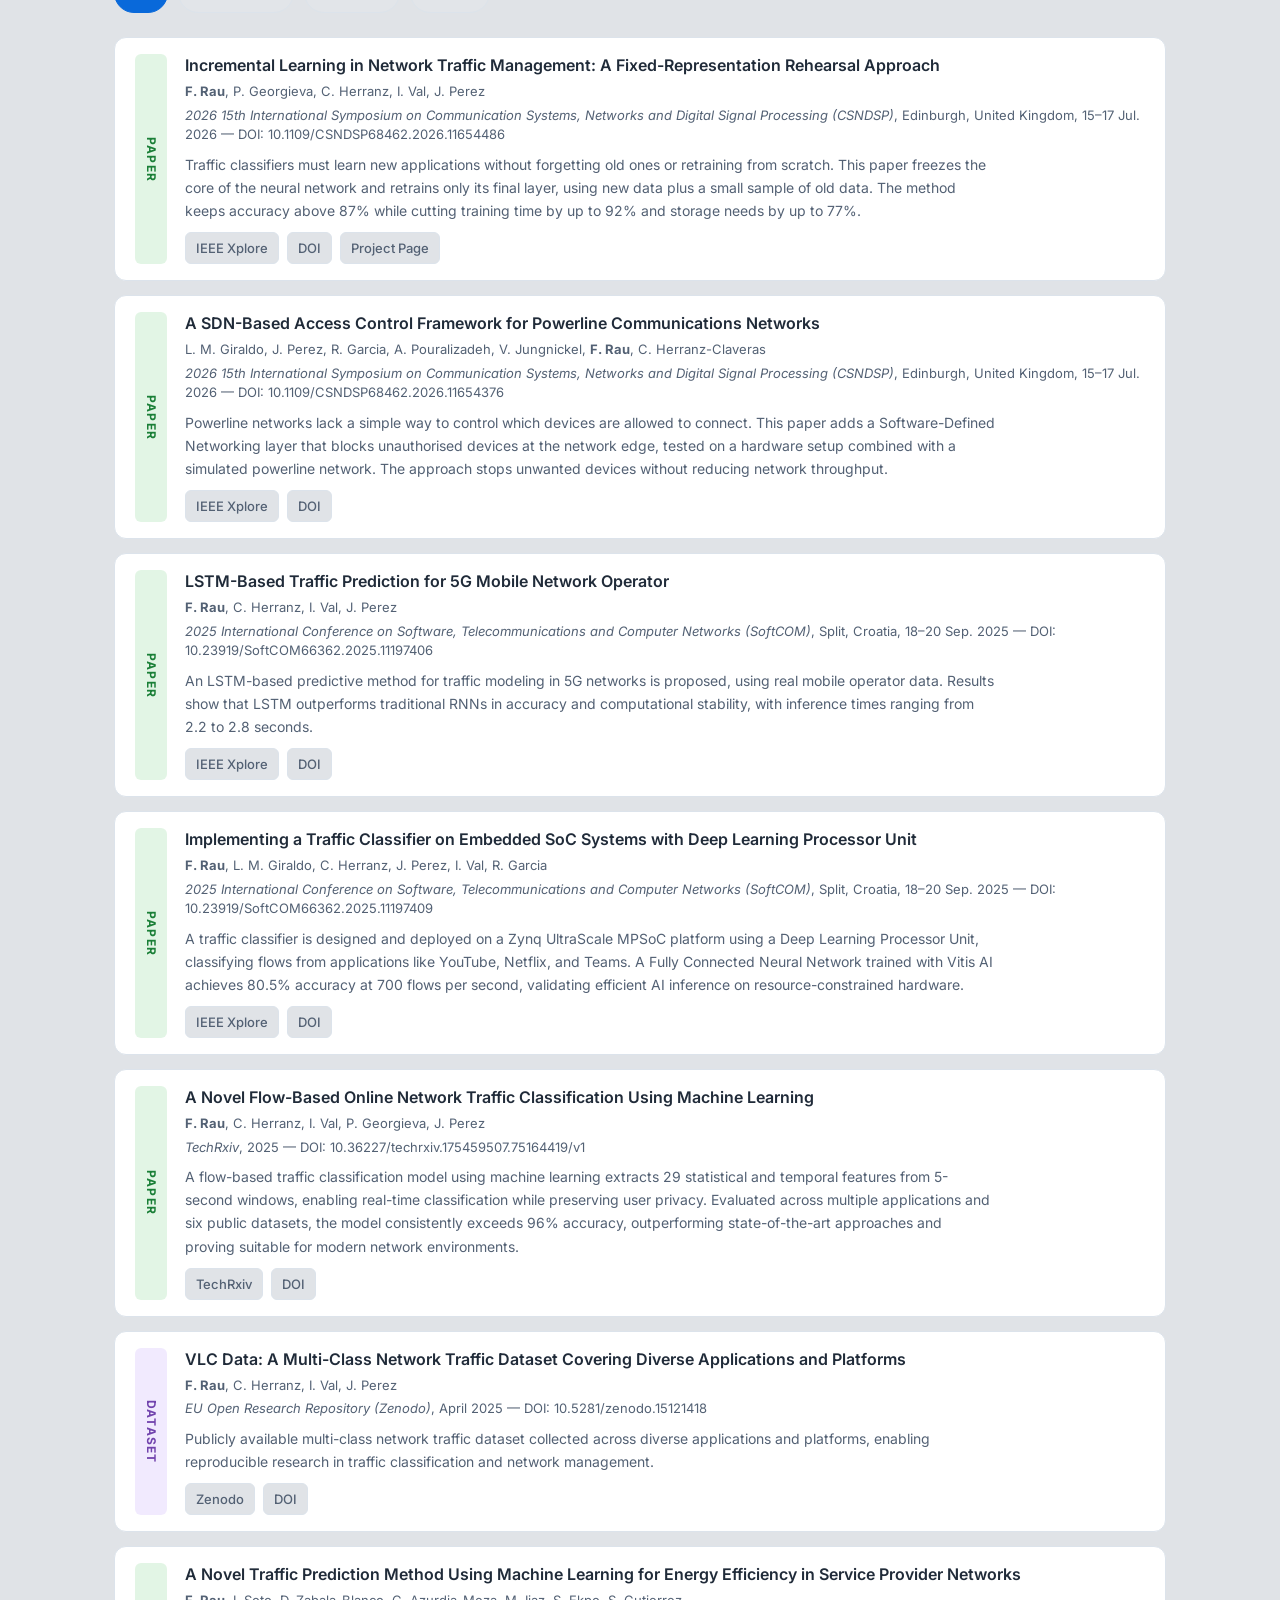
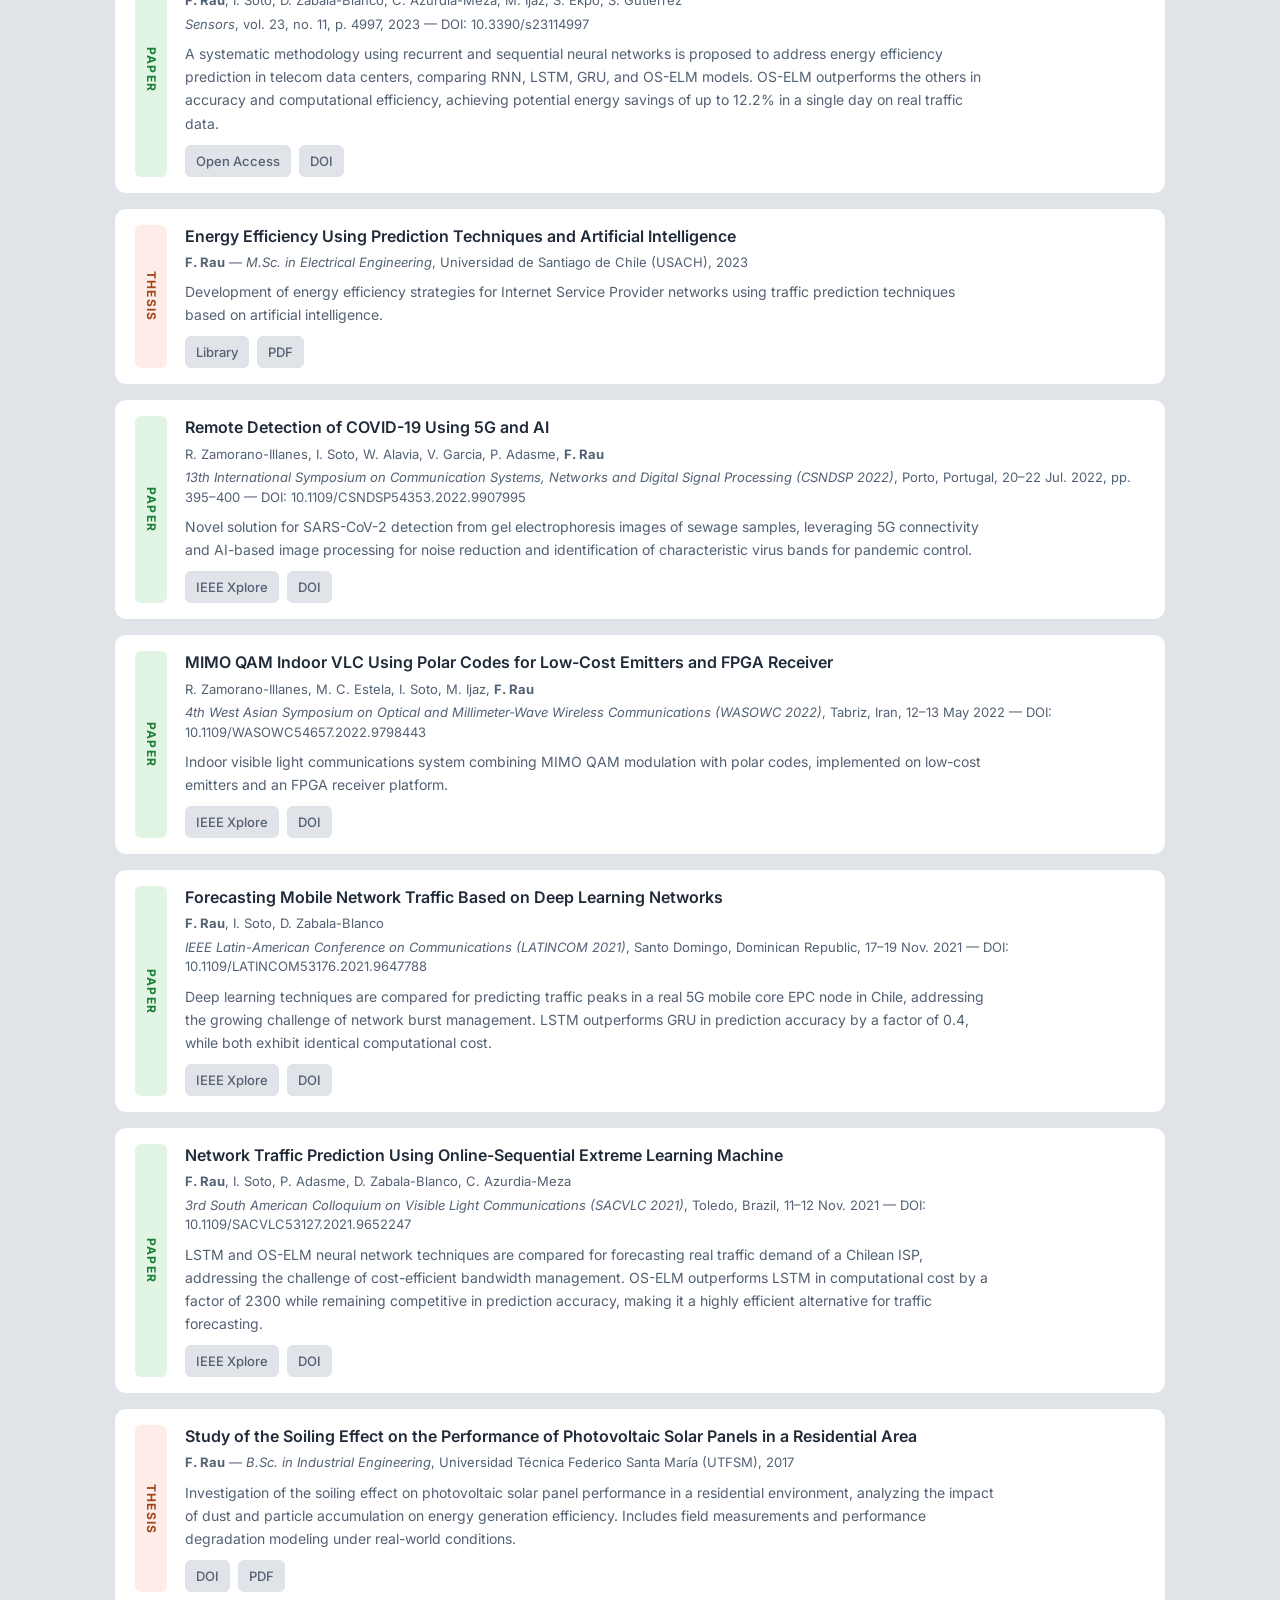
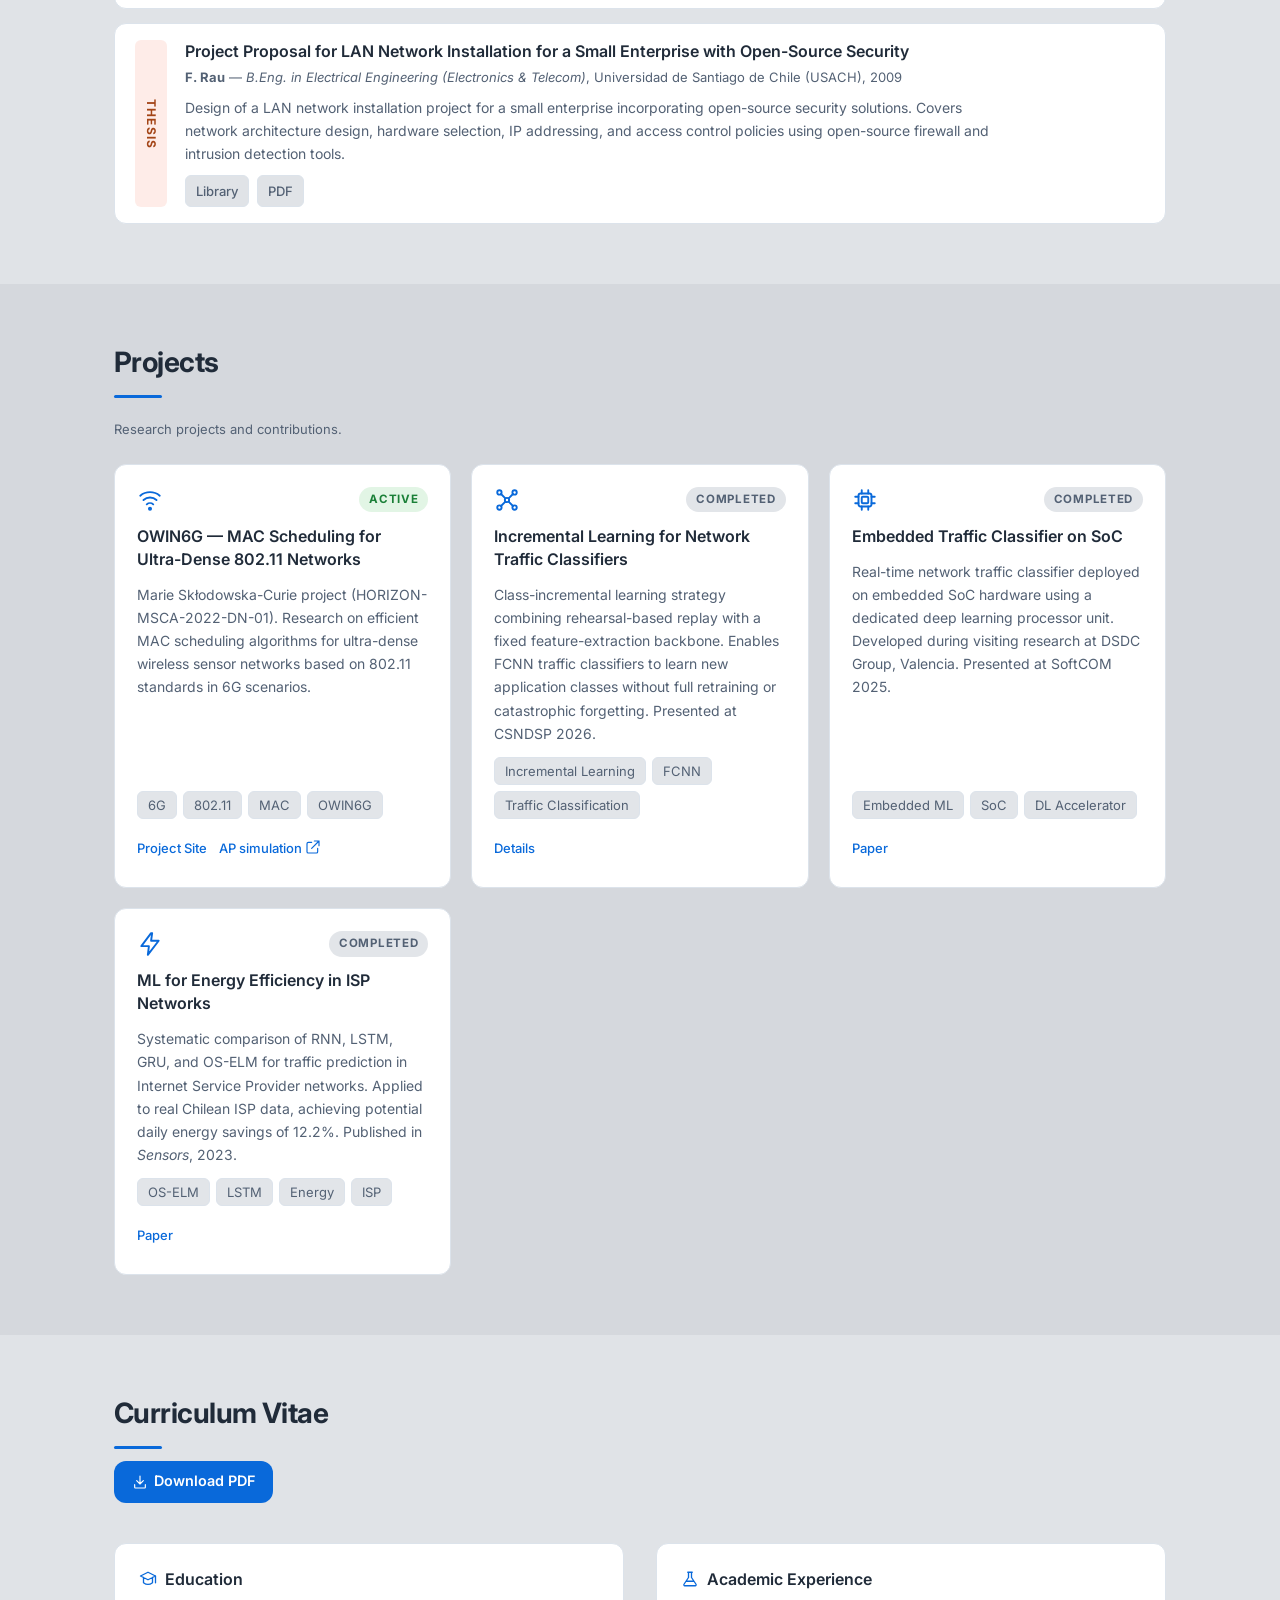
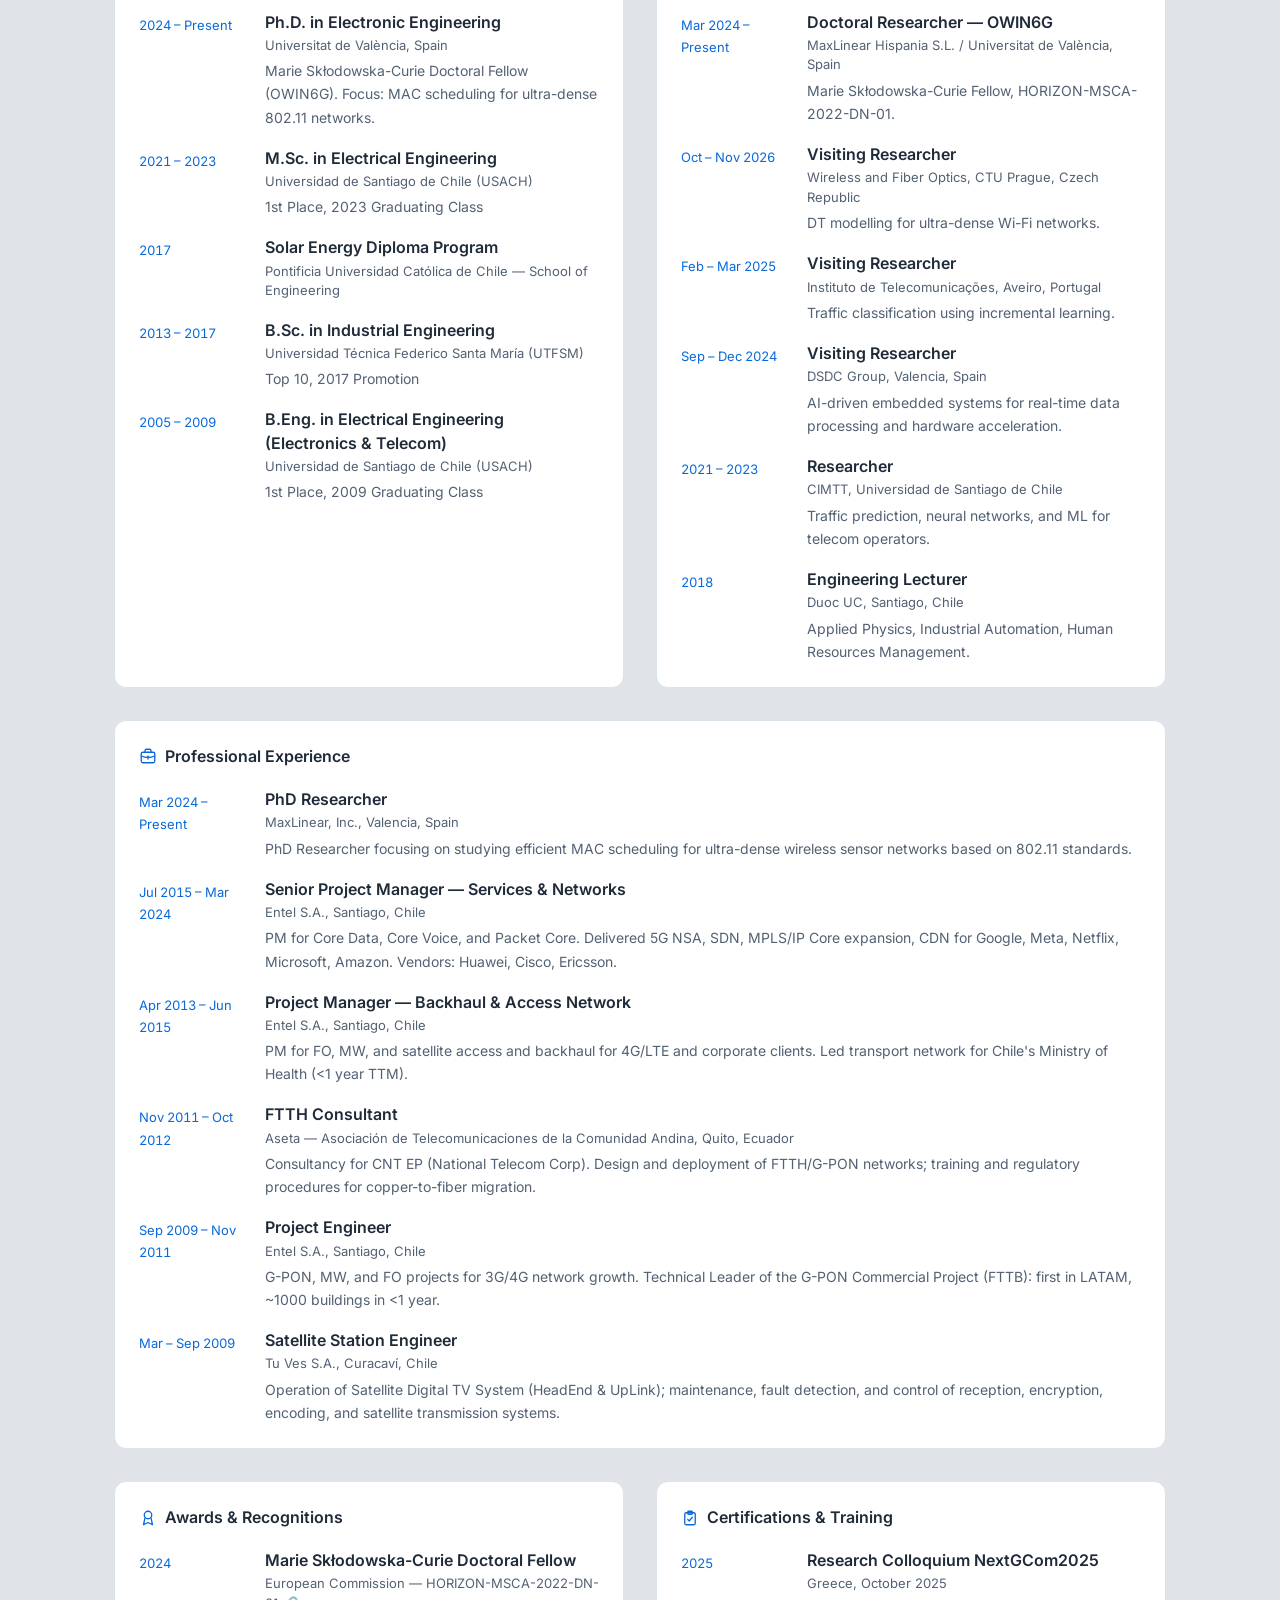
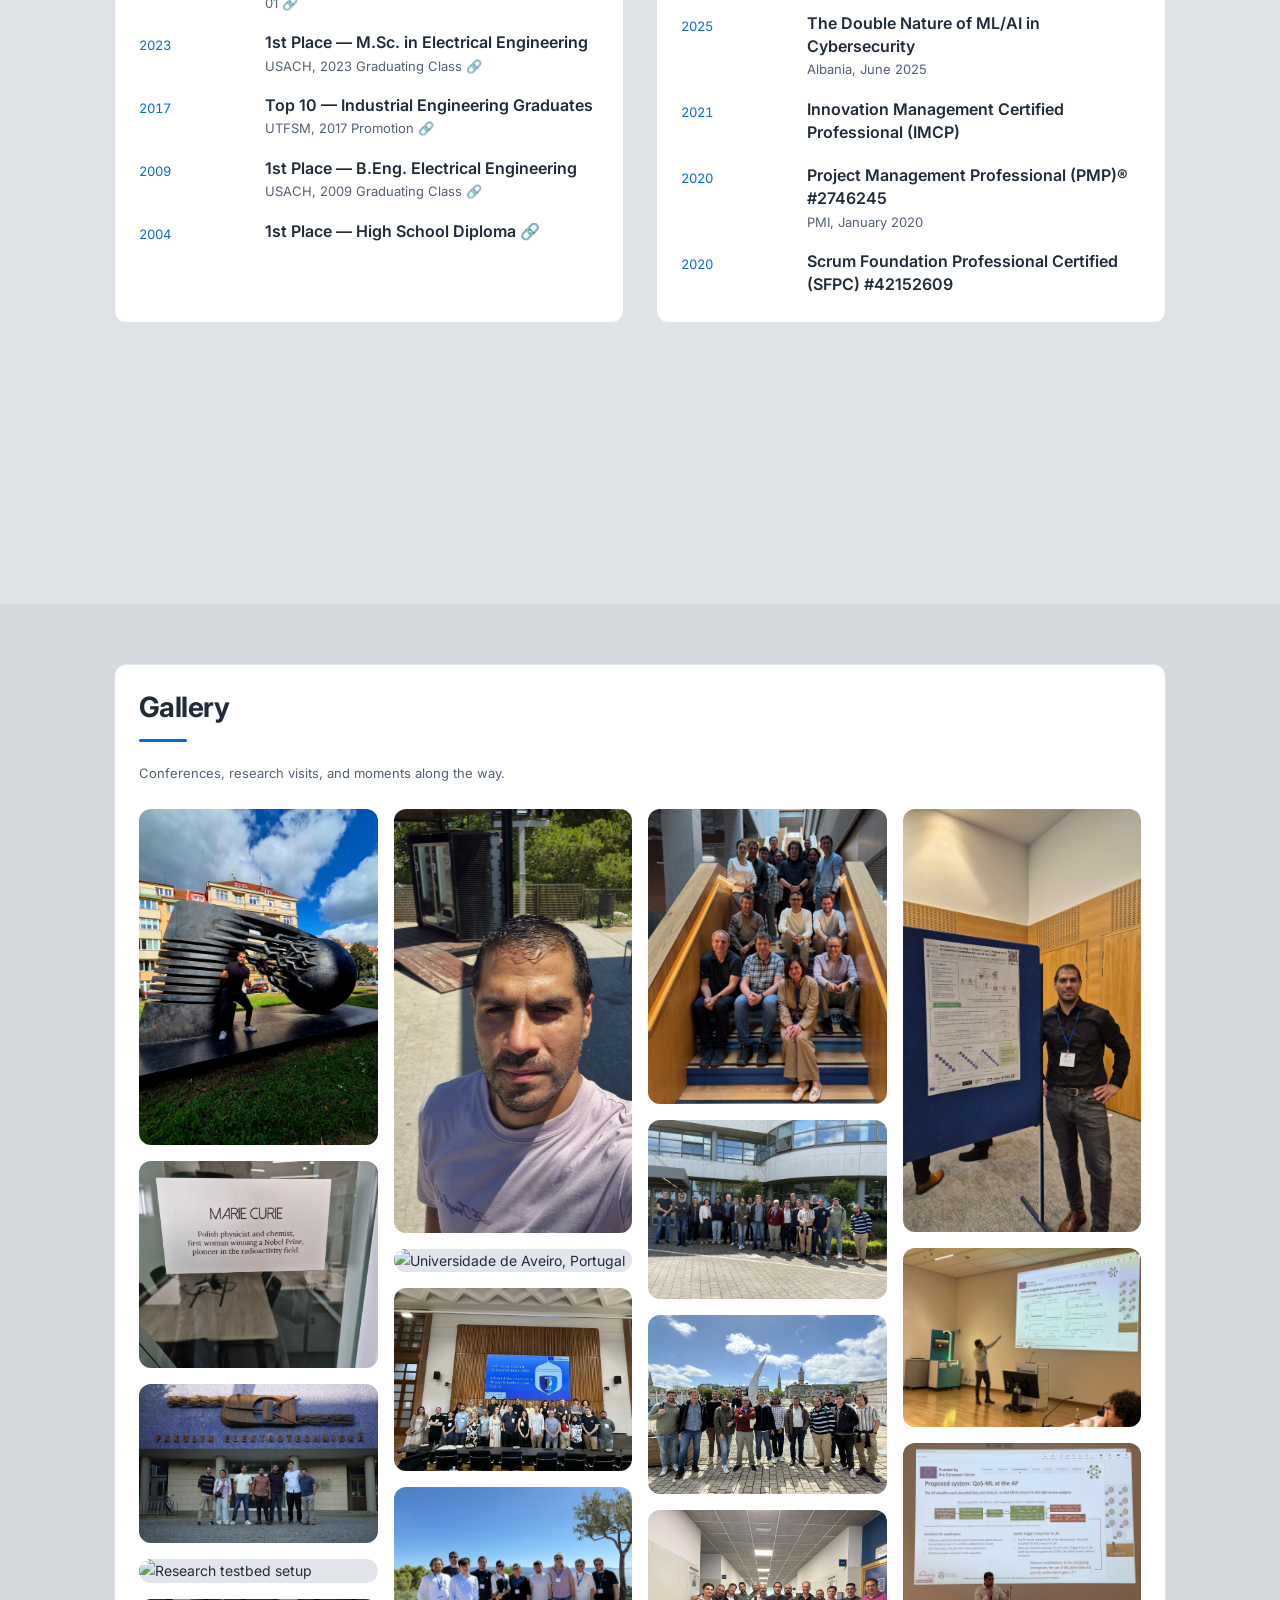
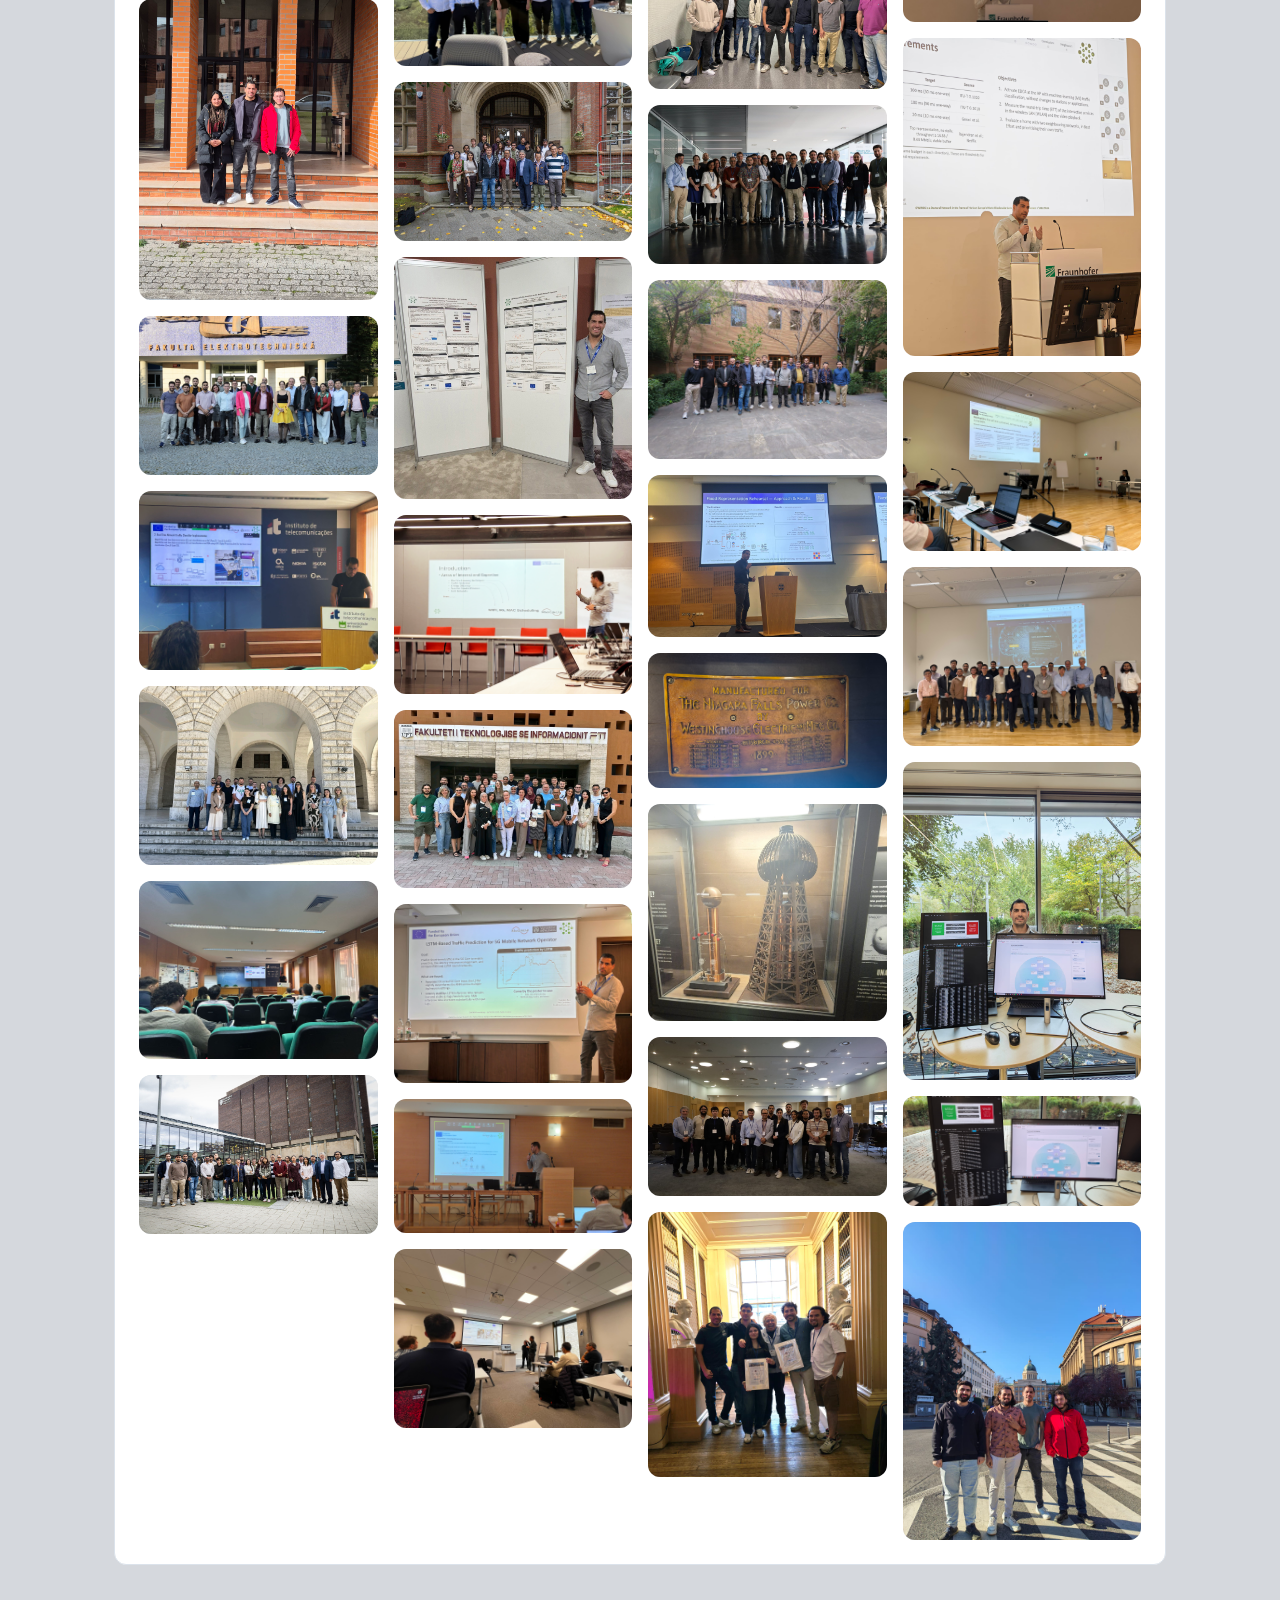
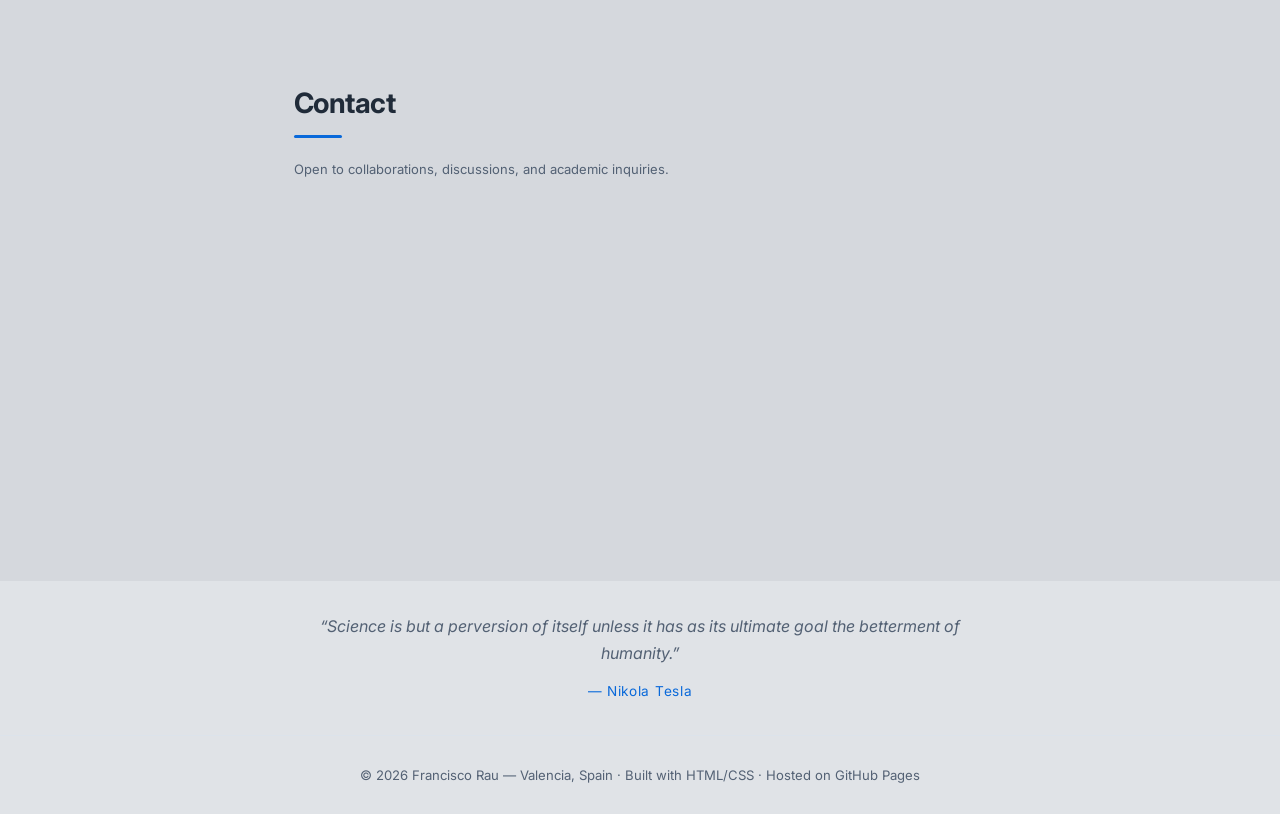
==== commit 5034ea02: "Prevent oversized SVG icons with stale stylesheets" ====
--- a/index.html
+++ b/index.html
@@ -62,7 +62,7 @@
   </script>
 
   <link rel="stylesheet" href="assets/css/style.css" />
-  <link rel="stylesheet" href="assets/css/refinement.css" />
+  <link rel="stylesheet" href="assets/css/refinement.css?v=be2e0b84b00e" />
   <link rel="preconnect" href="https://fonts.googleapis.com" />
   <link href="https://fonts.googleapis.com/css2?family=Inter:wght@300;400;500;600;700&display=swap" rel="stylesheet" />
 </head>
@@ -76,19 +76,21 @@
         <li><a href="#about">About</a></li>
         <li><a href="#publications">Publications</a></li>
         <li><a href="#projects">Projects</a></li>
+        <li><a href="edca-lab/" target="_blank" rel="noopener noreferrer" aria-label="AP simulation (opens in a new tab)">AP simulation <svg class="ui-icon" width="18" height="18" viewBox="0 0 24 24" fill="none" stroke="currentColor" stroke-width="1.75" stroke-linecap="round" stroke-linejoin="round" aria-hidden="true" focusable="false"><path d="M14 3h7v7m0-7L10 14m0-9H5a2 2 0 0 0-2 2v12a2 2 0 0 0 2 2h12a2 2 0 0 0 2-2v-5"/></svg></a></li>
         <li><a href="#cv">CV</a></li>
         <li><a href="#gallery">Gallery</a></li>
         <li><a href="#contact">Contact</a></li>
       </ul>
       <button class="theme-toggle" id="themeToggle" aria-label="Toggle theme">
-        <span class="icon-sun"><svg class="ui-icon" viewBox="0 0 24 24" fill="none" stroke="currentColor" stroke-width="1.75" stroke-linecap="round" stroke-linejoin="round" aria-hidden="true" focusable="false"><circle cx="12" cy="12" r="4"/><path d="M12 2v2m0 16v2M2 12h2m16 0h2M5 5l1.5 1.5m11 11L19 19M5 19l1.5-1.5m11-11L19 5"/></svg></span><span class="icon-moon"><svg class="ui-icon" viewBox="0 0 24 24" fill="none" stroke="currentColor" stroke-width="1.75" stroke-linecap="round" stroke-linejoin="round" aria-hidden="true" focusable="false"><path d="M20.8 13A9 9 0 0 1 11 3.2 9 9 0 1 0 20.8 13Z"/></svg></span>
+        <span class="icon-sun"><svg class="ui-icon" width="18" height="18" viewBox="0 0 24 24" fill="none" stroke="currentColor" stroke-width="1.75" stroke-linecap="round" stroke-linejoin="round" aria-hidden="true" focusable="false"><circle cx="12" cy="12" r="4"/><path d="M12 2v2m0 16v2M2 12h2m16 0h2M5 5l1.5 1.5m11 11L19 19M5 19l1.5-1.5m11-11L19 5"/></svg></span><span class="icon-moon"><svg class="ui-icon" width="18" height="18" viewBox="0 0 24 24" fill="none" stroke="currentColor" stroke-width="1.75" stroke-linecap="round" stroke-linejoin="round" aria-hidden="true" focusable="false"><path d="M20.8 13A9 9 0 0 1 11 3.2 9 9 0 1 0 20.8 13Z"/></svg></span>
       </button>
-      <button class="nav-burger" id="navBurger" aria-label="Menu"><svg class="ui-icon" viewBox="0 0 24 24" fill="none" stroke="currentColor" stroke-width="1.75" stroke-linecap="round" stroke-linejoin="round" aria-hidden="true" focusable="false"><path d="M4 6h16M4 12h16M4 18h16"/></svg></button>
+      <button class="nav-burger" id="navBurger" aria-label="Menu"><svg class="ui-icon" width="18" height="18" viewBox="0 0 24 24" fill="none" stroke="currentColor" stroke-width="1.75" stroke-linecap="round" stroke-linejoin="round" aria-hidden="true" focusable="false"><path d="M4 6h16M4 12h16M4 18h16"/></svg></button>
     </div>
     <ul class="nav-mobile" id="navMobile">
       <li><a href="#about">About</a></li>
       <li><a href="#publications">Publications</a></li>
       <li><a href="#projects">Projects</a></li>
+      <li><a href="edca-lab/" target="_blank" rel="noopener noreferrer" aria-label="AP simulation (opens in a new tab)">AP simulation <svg class="ui-icon" width="18" height="18" viewBox="0 0 24 24" fill="none" stroke="currentColor" stroke-width="1.75" stroke-linecap="round" stroke-linejoin="round" aria-hidden="true" focusable="false"><path d="M14 3h7v7m0-7L10 14m0-9H5a2 2 0 0 0-2 2v12a2 2 0 0 0 2 2h12a2 2 0 0 0 2-2v-5"/></svg></a></li>
       <li><a href="#cv">CV</a></li>
       <li><a href="#gallery">Gallery</a></li>
       <li><a href="#contact">Contact</a></li>
@@ -114,7 +116,7 @@
         <span class="badge">Energy Efficiency</span>
       </div>
       <div class="hero-links">
-        <a href="mailto:rau.francisco@gmail.com" class="btn btn-primary"><svg class="ui-icon" viewBox="0 0 24 24" fill="none" stroke="currentColor" stroke-width="1.75" stroke-linecap="round" stroke-linejoin="round" aria-hidden="true" focusable="false"><rect x="3" y="5" width="18" height="14" rx="2"/><path d="m3 7 9 6 9-6"/></svg> Contact</a>
+        <a href="mailto:rau.francisco@gmail.com" class="btn btn-primary"><svg class="ui-icon" width="18" height="18" viewBox="0 0 24 24" fill="none" stroke="currentColor" stroke-width="1.75" stroke-linecap="round" stroke-linejoin="round" aria-hidden="true" focusable="false"><rect x="3" y="5" width="18" height="14" rx="2"/><path d="m3 7 9 6 9-6"/></svg> Contact</a>
         <a href="#publications" class="btn btn-outline">Publications</a>
         <a href="#cv" class="btn btn-outline">CV</a>
       </div>
@@ -574,7 +576,7 @@
 
         <article class="project-card">
           <div class="project-header">
-            <div class="project-icon"><svg class="ui-icon" viewBox="0 0 24 24" fill="none" stroke="currentColor" stroke-width="1.75" stroke-linecap="round" stroke-linejoin="round" aria-hidden="true" focusable="false"><path d="M3 8a14 14 0 0 1 18 0M6 12a9 9 0 0 1 12 0m-9 4a4.5 4.5 0 0 1 6 0"/><circle cx="12" cy="20" r="1"/></svg></div>
+            <div class="project-icon"><svg class="ui-icon" width="18" height="18" viewBox="0 0 24 24" fill="none" stroke="currentColor" stroke-width="1.75" stroke-linecap="round" stroke-linejoin="round" aria-hidden="true" focusable="false"><path d="M3 8a14 14 0 0 1 18 0M6 12a9 9 0 0 1 12 0m-9 4a4.5 4.5 0 0 1 6 0"/><circle cx="12" cy="20" r="1"/></svg></div>
             <div class="project-status active">Active</div>
           </div>
           <h3>OWIN6G — MAC Scheduling for Ultra-Dense 802.11 Networks</h3>
@@ -588,12 +590,13 @@
           </div>
           <div class="project-links">
             <a href="https://owin6g.eu/" target="_blank" rel="noopener">Project Site</a>
+            <a href="edca-lab/" target="_blank" rel="noopener noreferrer">AP simulation <svg class="ui-icon" width="18" height="18" viewBox="0 0 24 24" fill="none" stroke="currentColor" stroke-width="1.75" stroke-linecap="round" stroke-linejoin="round" aria-hidden="true" focusable="false"><path d="M14 3h7v7m0-7L10 14m0-9H5a2 2 0 0 0-2 2v12a2 2 0 0 0 2 2h12a2 2 0 0 0 2-2v-5"/></svg></a>
           </div>
         </article>
 
         <article class="project-card">
           <div class="project-header">
-            <div class="project-icon"><svg class="ui-icon" viewBox="0 0 24 24" fill="none" stroke="currentColor" stroke-width="1.75" stroke-linecap="round" stroke-linejoin="round" aria-hidden="true" focusable="false"><circle cx="5" cy="5" r="2"/><circle cx="19" cy="5" r="2"/><circle cx="12" cy="12" r="2"/><circle cx="5" cy="19" r="2"/><circle cx="19" cy="19" r="2"/><path d="m6.5 6.5 4 4m3-0 4-4m-11 11 4-4m3 0 4 4"/></svg></div>
+            <div class="project-icon"><svg class="ui-icon" width="18" height="18" viewBox="0 0 24 24" fill="none" stroke="currentColor" stroke-width="1.75" stroke-linecap="round" stroke-linejoin="round" aria-hidden="true" focusable="false"><circle cx="5" cy="5" r="2"/><circle cx="19" cy="5" r="2"/><circle cx="12" cy="12" r="2"/><circle cx="5" cy="19" r="2"/><circle cx="19" cy="19" r="2"/><path d="m6.5 6.5 4 4m3-0 4-4m-11 11 4-4m3 0 4 4"/></svg></div>
             <div class="project-status past">Completed</div>
           </div>
           <h3>Incremental Learning for Network Traffic Classifiers</h3>
@@ -613,7 +616,7 @@
 
         <article class="project-card">
           <div class="project-header">
-            <div class="project-icon"><svg class="ui-icon" viewBox="0 0 24 24" fill="none" stroke="currentColor" stroke-width="1.75" stroke-linecap="round" stroke-linejoin="round" aria-hidden="true" focusable="false"><rect x="6" y="6" width="12" height="12" rx="2"/><rect x="9" y="9" width="6" height="6" rx="1"/><path d="M9 3v3m6-3v3M9 18v3m6-3v3M3 9h3m-3 6h3m12-6h3m-3 6h3"/></svg></div>
+            <div class="project-icon"><svg class="ui-icon" width="18" height="18" viewBox="0 0 24 24" fill="none" stroke="currentColor" stroke-width="1.75" stroke-linecap="round" stroke-linejoin="round" aria-hidden="true" focusable="false"><rect x="6" y="6" width="12" height="12" rx="2"/><rect x="9" y="9" width="6" height="6" rx="1"/><path d="M9 3v3m6-3v3M9 18v3m6-3v3M3 9h3m-3 6h3m12-6h3m-3 6h3"/></svg></div>
             <div class="project-status past">Completed</div>
           </div>
           <h3>Embedded Traffic Classifier on SoC</h3>
@@ -632,7 +635,7 @@
 
         <article class="project-card">
           <div class="project-header">
-            <div class="project-icon"><svg class="ui-icon" viewBox="0 0 24 24" fill="none" stroke="currentColor" stroke-width="1.75" stroke-linecap="round" stroke-linejoin="round" aria-hidden="true" focusable="false"><path d="m13 2-9 12h7l-1 8 10-13h-7l1-7Z"/></svg></div>
+            <div class="project-icon"><svg class="ui-icon" width="18" height="18" viewBox="0 0 24 24" fill="none" stroke="currentColor" stroke-width="1.75" stroke-linecap="round" stroke-linejoin="round" aria-hidden="true" focusable="false"><path d="m13 2-9 12h7l-1 8 10-13h-7l1-7Z"/></svg></div>
             <div class="project-status past">Completed</div>
           </div>
           <h3>ML for Energy Efficiency in ISP Networks</h3>
@@ -658,14 +661,14 @@
     <div class="container">
       <h2 class="section-title">Curriculum Vitae</h2>
       <div class="cv-download">
-        <a href="assets/cv_francisco_rau.pdf" download class="btn btn-primary"><svg class="ui-icon" viewBox="0 0 24 24" fill="none" stroke="currentColor" stroke-width="1.75" stroke-linecap="round" stroke-linejoin="round" aria-hidden="true" focusable="false"><path d="M12 3v12m-5-5 5 5 5-5M4 16v4a1 1 0 0 0 1 1h14a1 1 0 0 0 1-1v-4"/></svg> Download PDF</a>
+        <a href="assets/cv_francisco_rau.pdf" download class="btn btn-primary"><svg class="ui-icon" width="18" height="18" viewBox="0 0 24 24" fill="none" stroke="currentColor" stroke-width="1.75" stroke-linecap="round" stroke-linejoin="round" aria-hidden="true" focusable="false"><path d="M12 3v12m-5-5 5 5 5-5M4 16v4a1 1 0 0 0 1 1h14a1 1 0 0 0 1-1v-4"/></svg> Download PDF</a>
       </div>
 
       <div class="cv-grid">
 
         <!-- Education -->
         <div class="cv-block">
-          <h3 class="cv-block-title"><svg class="ui-icon" viewBox="0 0 24 24" fill="none" stroke="currentColor" stroke-width="1.75" stroke-linecap="round" stroke-linejoin="round" aria-hidden="true" focusable="false"><path d="m2 8 10-5 10 5-10 5L2 8Zm4 2v7c4 3 8 3 12 0v-7m4-2v9"/></svg> Education</h3>
+          <h3 class="cv-block-title"><svg class="ui-icon" width="18" height="18" viewBox="0 0 24 24" fill="none" stroke="currentColor" stroke-width="1.75" stroke-linecap="round" stroke-linejoin="round" aria-hidden="true" focusable="false"><path d="m2 8 10-5 10 5-10 5L2 8Zm4 2v7c4 3 8 3 12 0v-7m4-2v9"/></svg> Education</h3>
           <div class="cv-items">
             <div class="cv-item">
               <div class="cv-item-year">2024 – Present</div>
@@ -711,7 +714,7 @@
 
         <!-- Academic Experience -->
         <div class="cv-block">
-          <h3 class="cv-block-title"><svg class="ui-icon" viewBox="0 0 24 24" fill="none" stroke="currentColor" stroke-width="1.75" stroke-linecap="round" stroke-linejoin="round" aria-hidden="true" focusable="false"><path d="M9 3h6m-5 0v7L4 19a1.3 1.3 0 0 0 1 2h14a1.3 1.3 0 0 0 1-2l-6-9V3M7 15h10"/></svg> Academic Experience</h3>
+          <h3 class="cv-block-title"><svg class="ui-icon" width="18" height="18" viewBox="0 0 24 24" fill="none" stroke="currentColor" stroke-width="1.75" stroke-linecap="round" stroke-linejoin="round" aria-hidden="true" focusable="false"><path d="M9 3h6m-5 0v7L4 19a1.3 1.3 0 0 0 1 2h14a1.3 1.3 0 0 0 1-2l-6-9V3M7 15h10"/></svg> Academic Experience</h3>
           <div class="cv-items">
             <div class="cv-item">
               <div class="cv-item-year">Mar 2024 – Present</div>
@@ -766,7 +769,7 @@
 
         <!-- Professional Experience -->
         <div class="cv-block cv-block-full">
-          <h3 class="cv-block-title"><svg class="ui-icon" viewBox="0 0 24 24" fill="none" stroke="currentColor" stroke-width="1.75" stroke-linecap="round" stroke-linejoin="round" aria-hidden="true" focusable="false"><rect x="3" y="7" width="18" height="14" rx="2"/><path d="M8 7V5a2 2 0 0 1 2-2h4a2 2 0 0 1 2 2v2M3 12a22 22 0 0 0 18 0m-9 0v4"/></svg> Professional Experience</h3>
+          <h3 class="cv-block-title"><svg class="ui-icon" width="18" height="18" viewBox="0 0 24 24" fill="none" stroke="currentColor" stroke-width="1.75" stroke-linecap="round" stroke-linejoin="round" aria-hidden="true" focusable="false"><rect x="3" y="7" width="18" height="14" rx="2"/><path d="M8 7V5a2 2 0 0 1 2-2h4a2 2 0 0 1 2 2v2M3 12a22 22 0 0 0 18 0m-9 0v4"/></svg> Professional Experience</h3>
           <div class="cv-items">
             <div class="cv-item">
               <div class="cv-item-year">Mar 2024 – Present</div>
@@ -821,7 +824,7 @@
 
         <!-- Awards -->
         <div class="cv-block">
-          <h3 class="cv-block-title"><svg class="ui-icon" viewBox="0 0 24 24" fill="none" stroke="currentColor" stroke-width="1.75" stroke-linecap="round" stroke-linejoin="round" aria-hidden="true" focusable="false"><circle cx="12" cy="8" r="5"/><path d="m8 12-2 9 6-3 6 3-2-9"/></svg> Awards &amp; Recognitions</h3>
+          <h3 class="cv-block-title"><svg class="ui-icon" width="18" height="18" viewBox="0 0 24 24" fill="none" stroke="currentColor" stroke-width="1.75" stroke-linecap="round" stroke-linejoin="round" aria-hidden="true" focusable="false"><circle cx="12" cy="8" r="5"/><path d="m8 12-2 9 6-3 6 3-2-9"/></svg> Awards &amp; Recognitions</h3>
           <div class="cv-items">
             <div class="cv-item">
               <div class="cv-item-year">2024</div>
@@ -862,7 +865,7 @@
 
         <!-- Certifications -->
         <div class="cv-block">
-          <h3 class="cv-block-title"><svg class="ui-icon" viewBox="0 0 24 24" fill="none" stroke="currentColor" stroke-width="1.75" stroke-linecap="round" stroke-linejoin="round" aria-hidden="true" focusable="false"><rect x="5" y="5" width="14" height="16" rx="2"/><rect x="9" y="3" width="6" height="4" rx="1"/><path d="m9 14 2 2 4-5"/></svg> Certifications &amp; Training</h3>
+          <h3 class="cv-block-title"><svg class="ui-icon" width="18" height="18" viewBox="0 0 24 24" fill="none" stroke="currentColor" stroke-width="1.75" stroke-linecap="round" stroke-linejoin="round" aria-hidden="true" focusable="false"><rect x="5" y="5" width="14" height="16" rx="2"/><rect x="9" y="3" width="6" height="4" rx="1"/><path d="m9 14 2 2 4-5"/></svg> Certifications &amp; Training</h3>
           <div class="cv-items">
             <div class="cv-item">
               <div class="cv-item-year">2025</div>
@@ -902,7 +905,7 @@
 
         <!-- Skills -->
         <div class="cv-block cv-block-full">
-          <h3 class="cv-block-title"><svg class="ui-icon" viewBox="0 0 24 24" fill="none" stroke="currentColor" stroke-width="1.75" stroke-linecap="round" stroke-linejoin="round" aria-hidden="true" focusable="false"><path d="M14 5a5 5 0 0 0-6 6l-5 5a2.8 2.8 0 0 0 4 4l5-5a5 5 0 0 0 7-6l-3 3-4-4 3-3Z"/></svg> Skills</h3>
+          <h3 class="cv-block-title"><svg class="ui-icon" width="18" height="18" viewBox="0 0 24 24" fill="none" stroke="currentColor" stroke-width="1.75" stroke-linecap="round" stroke-linejoin="round" aria-hidden="true" focusable="false"><path d="M14 5a5 5 0 0 0-6 6l-5 5a2.8 2.8 0 0 0 4 4l5-5a5 5 0 0 0 7-6l-3 3-4-4 3-3Z"/></svg> Skills</h3>
           <div class="skills-grid">
             <div class="skill-group">
               <h5>Programming</h5>
@@ -1112,9 +1115,9 @@
 
   <!-- Lightbox -->
   <div id="lightbox" class="lightbox">
-    <button id="lightboxClose" class="lb-close" aria-label="Close"><svg class="ui-icon" viewBox="0 0 24 24" fill="none" stroke="currentColor" stroke-width="1.75" stroke-linecap="round" stroke-linejoin="round" aria-hidden="true" focusable="false"><path d="m6 6 12 12M6 18 18 6"/></svg></button>
-    <button id="lightboxPrev"  class="lb-prev"  aria-label="Previous"><svg class="ui-icon" viewBox="0 0 24 24" fill="none" stroke="currentColor" stroke-width="1.75" stroke-linecap="round" stroke-linejoin="round" aria-hidden="true" focusable="false"><path d="m15 5-7 7 7 7"/></svg></button>
-    <button id="lightboxNext"  class="lb-next"  aria-label="Next"><svg class="ui-icon" viewBox="0 0 24 24" fill="none" stroke="currentColor" stroke-width="1.75" stroke-linecap="round" stroke-linejoin="round" aria-hidden="true" focusable="false"><path d="m9 5 7 7-7 7"/></svg></button>
+    <button id="lightboxClose" class="lb-close" aria-label="Close"><svg class="ui-icon" width="18" height="18" viewBox="0 0 24 24" fill="none" stroke="currentColor" stroke-width="1.75" stroke-linecap="round" stroke-linejoin="round" aria-hidden="true" focusable="false"><path d="m6 6 12 12M6 18 18 6"/></svg></button>
+    <button id="lightboxPrev"  class="lb-prev"  aria-label="Previous"><svg class="ui-icon" width="18" height="18" viewBox="0 0 24 24" fill="none" stroke="currentColor" stroke-width="1.75" stroke-linecap="round" stroke-linejoin="round" aria-hidden="true" focusable="false"><path d="m15 5-7 7 7 7"/></svg></button>
+    <button id="lightboxNext"  class="lb-next"  aria-label="Next"><svg class="ui-icon" width="18" height="18" viewBox="0 0 24 24" fill="none" stroke="currentColor" stroke-width="1.75" stroke-linecap="round" stroke-linejoin="round" aria-hidden="true" focusable="false"><path d="m9 5 7 7-7 7"/></svg></button>
     <div class="lb-content">
       <img id="lightboxImg" src="" alt="">
       <p id="lightboxCaption" class="lb-caption"></p>
@@ -1130,42 +1133,42 @@
       </p>
       <div class="contact-cards">
         <a href="mailto:rau.francisco@gmail.com" class="contact-card">
-          <div class="contact-icon"><svg class="ui-icon" viewBox="0 0 24 24" fill="none" stroke="currentColor" stroke-width="1.75" stroke-linecap="round" stroke-linejoin="round" aria-hidden="true" focusable="false"><rect x="3" y="5" width="18" height="14" rx="2"/><path d="m3 7 9 6 9-6"/></svg></div>
+          <div class="contact-icon"><svg class="ui-icon" width="18" height="18" viewBox="0 0 24 24" fill="none" stroke="currentColor" stroke-width="1.75" stroke-linecap="round" stroke-linejoin="round" aria-hidden="true" focusable="false"><rect x="3" y="5" width="18" height="14" rx="2"/><path d="m3 7 9 6 9-6"/></svg></div>
           <div>
             <strong>Email (personal)</strong>
             <span>rau.francisco@gmail.com</span>
           </div>
         </a>
         <a href="https://scholar.google.com/citations?user=uFnqRGwAAAAJ&hl=es" target="_blank" rel="noopener" class="contact-card">
-          <div class="contact-icon"><svg class="ui-icon" viewBox="0 0 24 24" fill="none" stroke="currentColor" stroke-width="1.75" stroke-linecap="round" stroke-linejoin="round" aria-hidden="true" focusable="false"><path d="M12 5c-3-2-6-2-10-1v15c4-1 7-1 10 1 3-2 6-2 10-1V4c-4-1-7-1-10 1Zm0 0v15"/></svg></div>
+          <div class="contact-icon"><svg class="ui-icon" width="18" height="18" viewBox="0 0 24 24" fill="none" stroke="currentColor" stroke-width="1.75" stroke-linecap="round" stroke-linejoin="round" aria-hidden="true" focusable="false"><path d="M12 5c-3-2-6-2-10-1v15c4-1 7-1 10 1 3-2 6-2 10-1V4c-4-1-7-1-10 1Zm0 0v15"/></svg></div>
           <div>
             <strong>Google Scholar</strong>
             <span>View all publications</span>
           </div>
         </a>
         <a href="https://orcid.org/0000-0003-3890-4876" target="_blank" rel="noopener" class="contact-card">
-          <div class="contact-icon"><svg class="ui-icon" viewBox="0 0 24 24" fill="none" stroke="currentColor" stroke-width="1.75" stroke-linecap="round" stroke-linejoin="round" aria-hidden="true" focusable="false"><path d="m10 13 4-4m-6 6-1 1a3.5 3.5 0 0 1-5-5l4-4a3.5 3.5 0 0 1 5 0m2 10a3.5 3.5 0 0 0 5 0l4-4a3.5 3.5 0 0 0-5-5l-1 1"/></svg></div>
+          <div class="contact-icon"><svg class="ui-icon" width="18" height="18" viewBox="0 0 24 24" fill="none" stroke="currentColor" stroke-width="1.75" stroke-linecap="round" stroke-linejoin="round" aria-hidden="true" focusable="false"><path d="m10 13 4-4m-6 6-1 1a3.5 3.5 0 0 1-5-5l4-4a3.5 3.5 0 0 1 5 0m2 10a3.5 3.5 0 0 0 5 0l4-4a3.5 3.5 0 0 0-5-5l-1 1"/></svg></div>
           <div>
             <strong>ORCID</strong>
             <span>0000-0003-3890-4876</span>
           </div>
         </a>
         <a href="https://www.linkedin.com/in/franciscorau/" target="_blank" rel="noopener" class="contact-card">
-          <div class="contact-icon"><svg class="ui-icon" viewBox="0 0 24 24" fill="none" stroke="currentColor" stroke-width="1.75" stroke-linecap="round" stroke-linejoin="round" aria-hidden="true" focusable="false"><circle cx="9" cy="7" r="3"/><path d="M3 21v-3a6 6 0 0 1 12 0v3m2-17a3 3 0 0 1 0 6m1 5a5 5 0 0 1 3 5v1"/></svg></div>
+          <div class="contact-icon"><svg class="ui-icon" width="18" height="18" viewBox="0 0 24 24" fill="none" stroke="currentColor" stroke-width="1.75" stroke-linecap="round" stroke-linejoin="round" aria-hidden="true" focusable="false"><circle cx="9" cy="7" r="3"/><path d="M3 21v-3a6 6 0 0 1 12 0v3m2-17a3 3 0 0 1 0 6m1 5a5 5 0 0 1 3 5v1"/></svg></div>
           <div>
             <strong>LinkedIn</strong>
             <span>franciscorau</span>
           </div>
         </a>
         <a href="https://owin6g.eu/" target="_blank" rel="noopener" class="contact-card">
-          <div class="contact-icon"><svg class="ui-icon" viewBox="0 0 24 24" fill="none" stroke="currentColor" stroke-width="1.75" stroke-linecap="round" stroke-linejoin="round" aria-hidden="true" focusable="false"><circle cx="12" cy="12" r="9"/><ellipse cx="12" cy="12" rx="4" ry="9"/><path d="M3 12h18"/></svg></div>
+          <div class="contact-icon"><svg class="ui-icon" width="18" height="18" viewBox="0 0 24 24" fill="none" stroke="currentColor" stroke-width="1.75" stroke-linecap="round" stroke-linejoin="round" aria-hidden="true" focusable="false"><circle cx="12" cy="12" r="9"/><ellipse cx="12" cy="12" rx="4" ry="9"/><path d="M3 12h18"/></svg></div>
           <div>
             <strong>OWIN6G Project</strong>
             <span>owin6g.eu</span>
           </div>
         </a>
         <a href="https://www.ecrn-owc.eu/" target="_blank" rel="noopener" class="contact-card">
-          <div class="contact-icon"><svg class="ui-icon" viewBox="0 0 24 24" fill="none" stroke="currentColor" stroke-width="1.75" stroke-linecap="round" stroke-linejoin="round" aria-hidden="true" focusable="false"><path d="M3 8a14 14 0 0 1 18 0M6 12a9 9 0 0 1 12 0m-9 4a4.5 4.5 0 0 1 6 0"/><circle cx="12" cy="20" r="1"/></svg></div>
+          <div class="contact-icon"><svg class="ui-icon" width="18" height="18" viewBox="0 0 24 24" fill="none" stroke="currentColor" stroke-width="1.75" stroke-linecap="round" stroke-linejoin="round" aria-hidden="true" focusable="false"><path d="M3 8a14 14 0 0 1 18 0M6 12a9 9 0 0 1 12 0m-9 4a4.5 4.5 0 0 1 6 0"/><circle cx="12" cy="20" r="1"/></svg></div>
           <div>
             <strong>ECRN-OWC</strong>
             <span>ecrn-owc.eu</span>
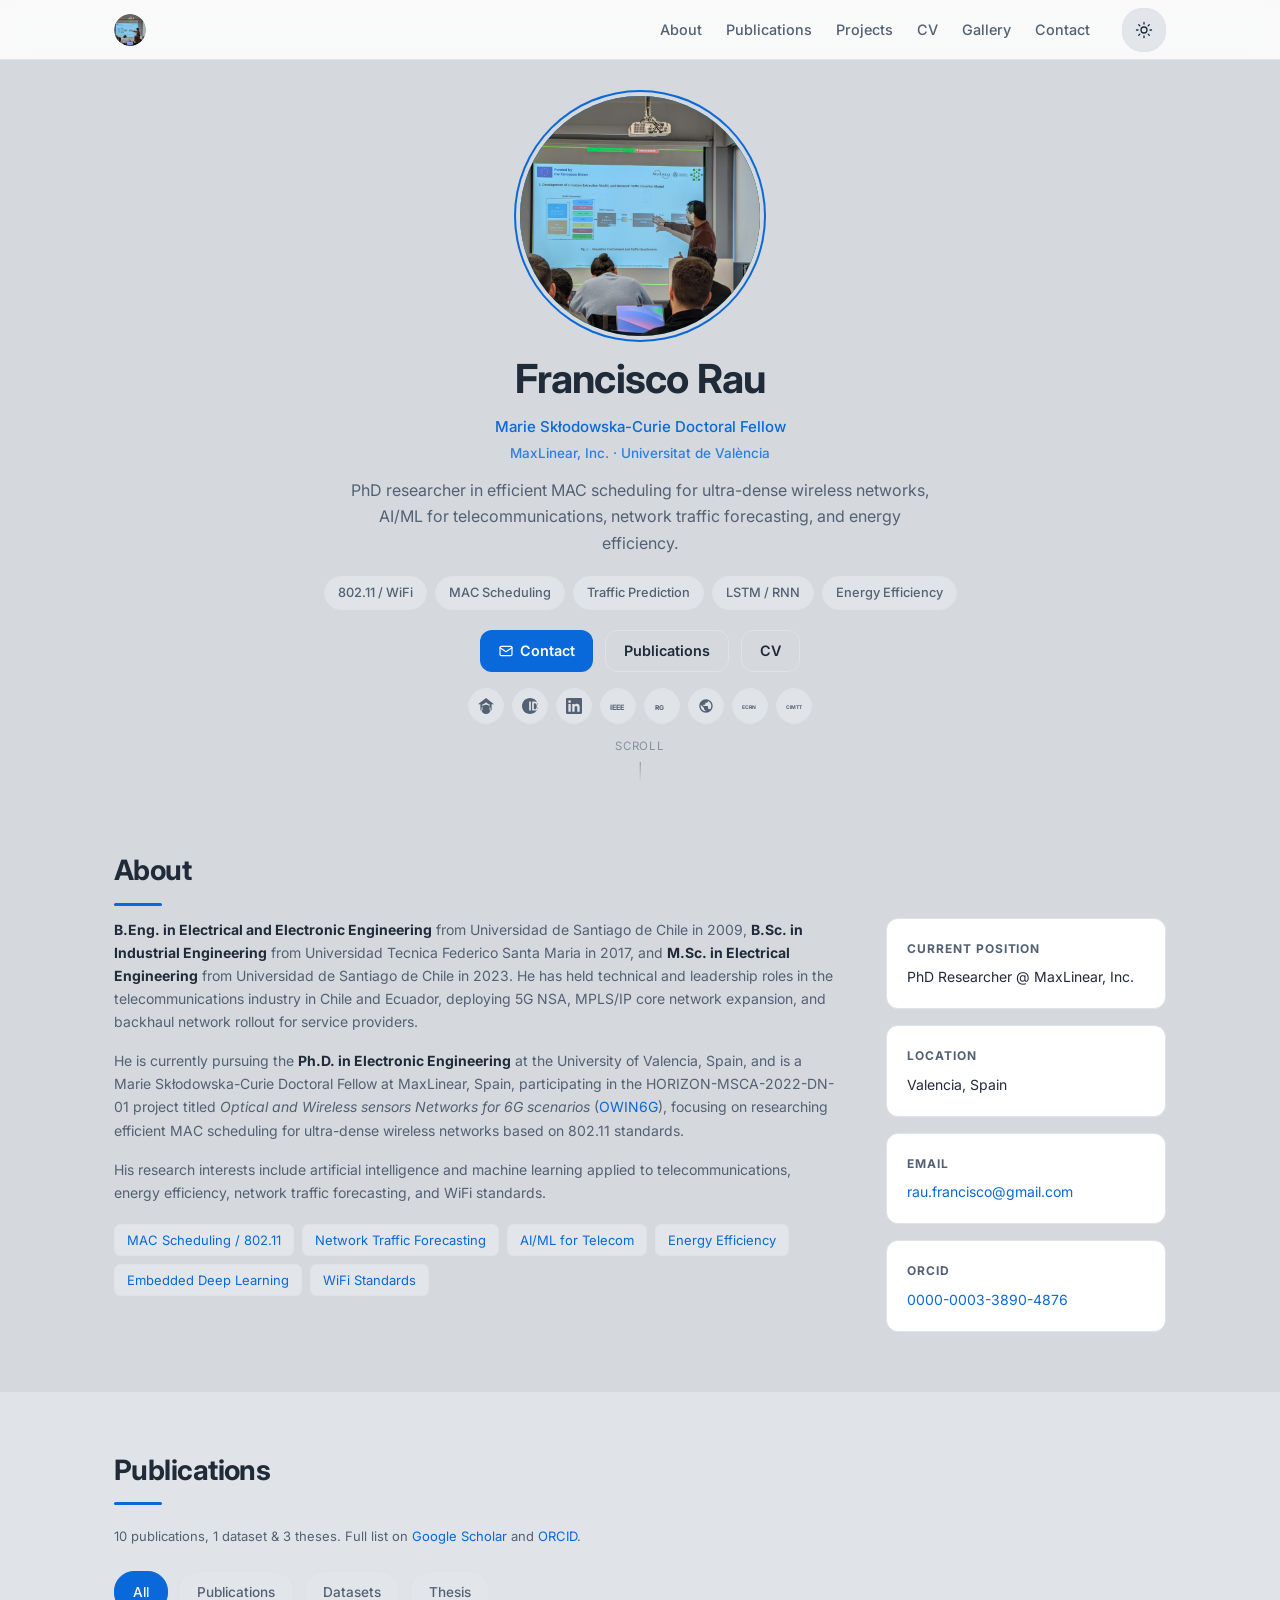
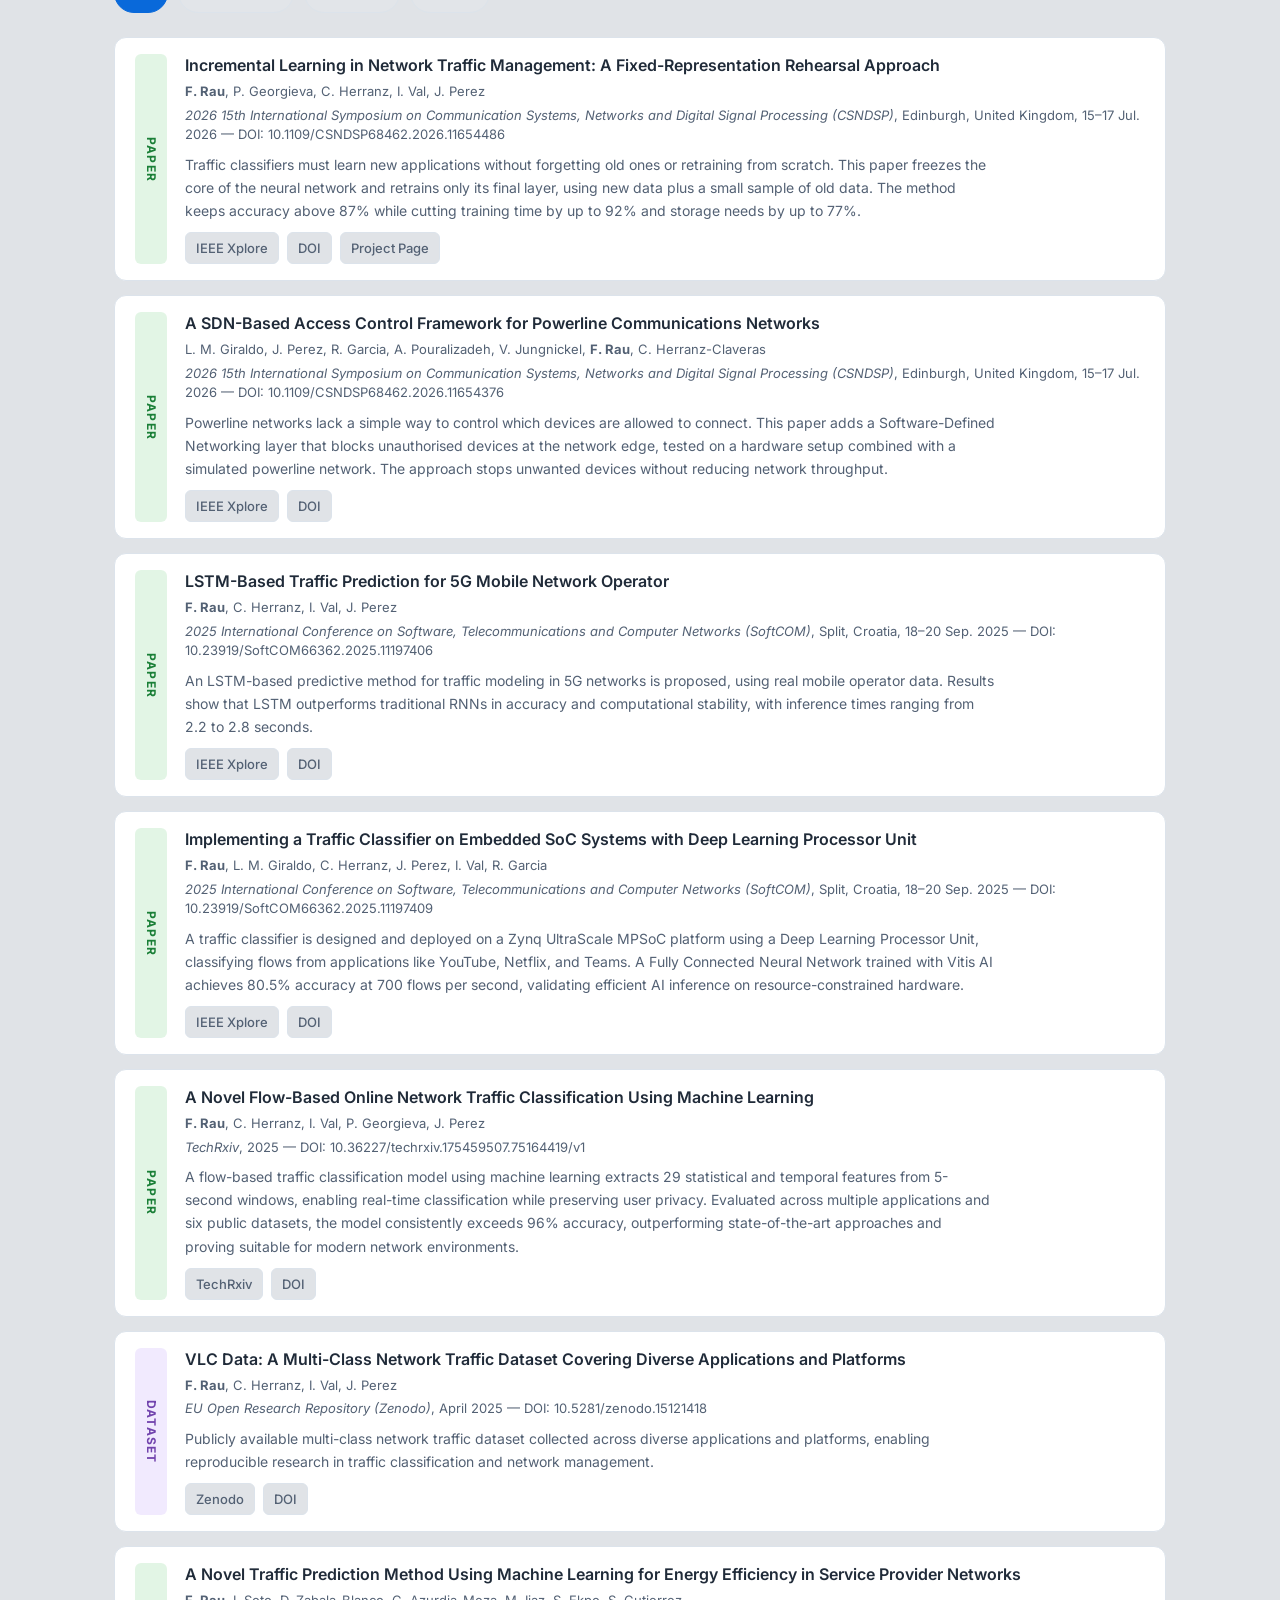
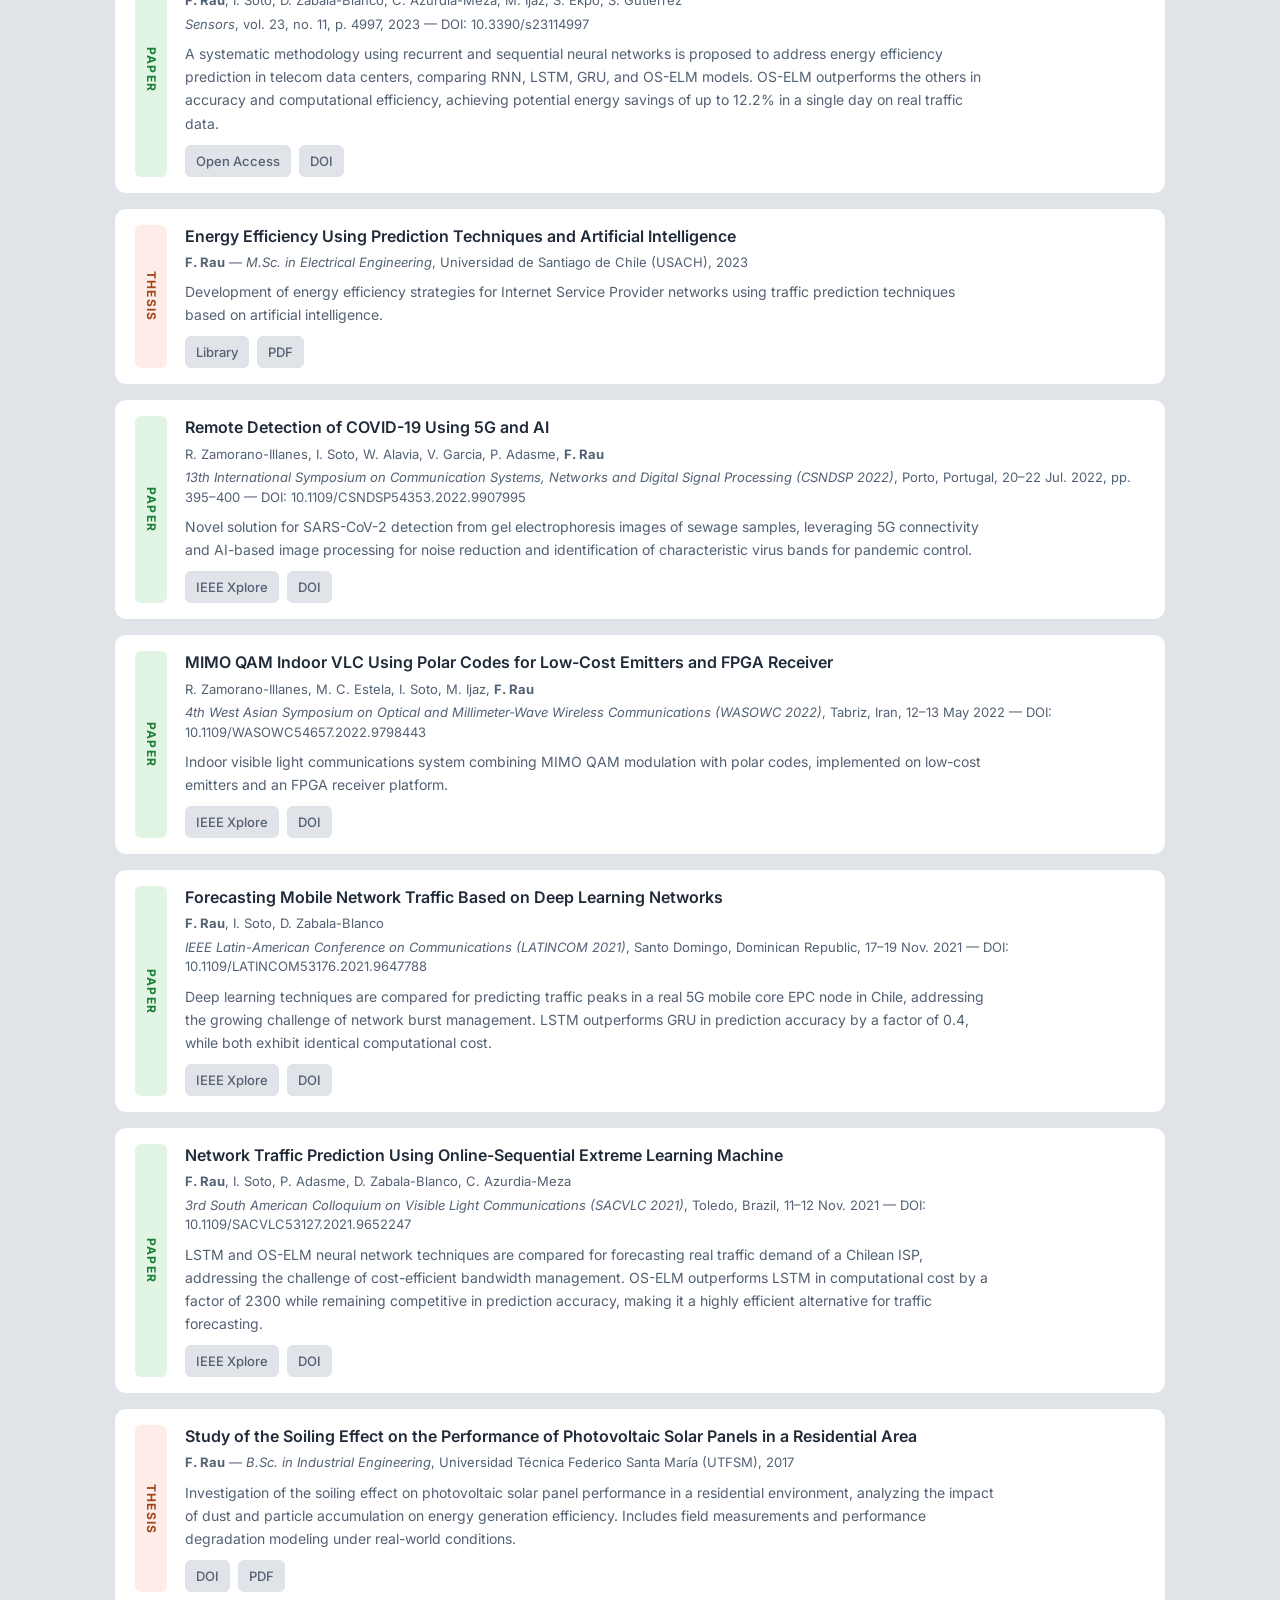
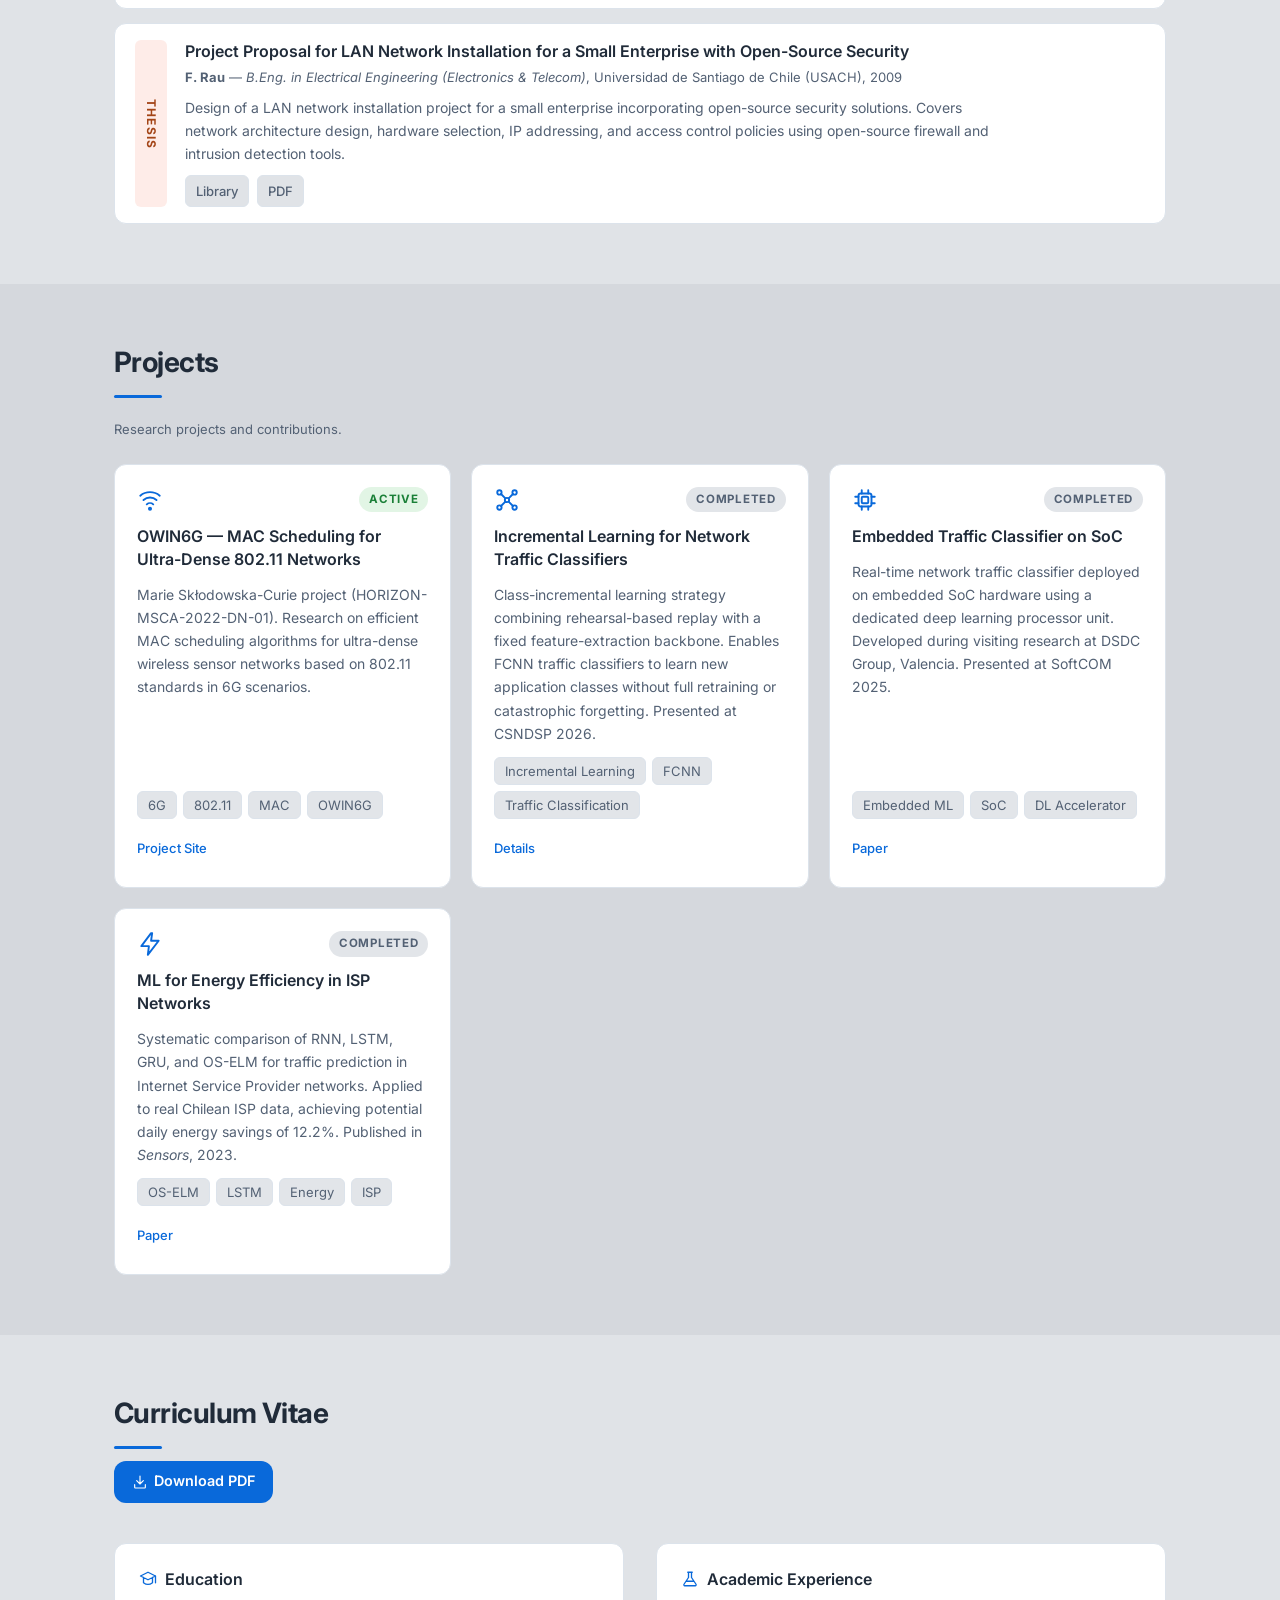
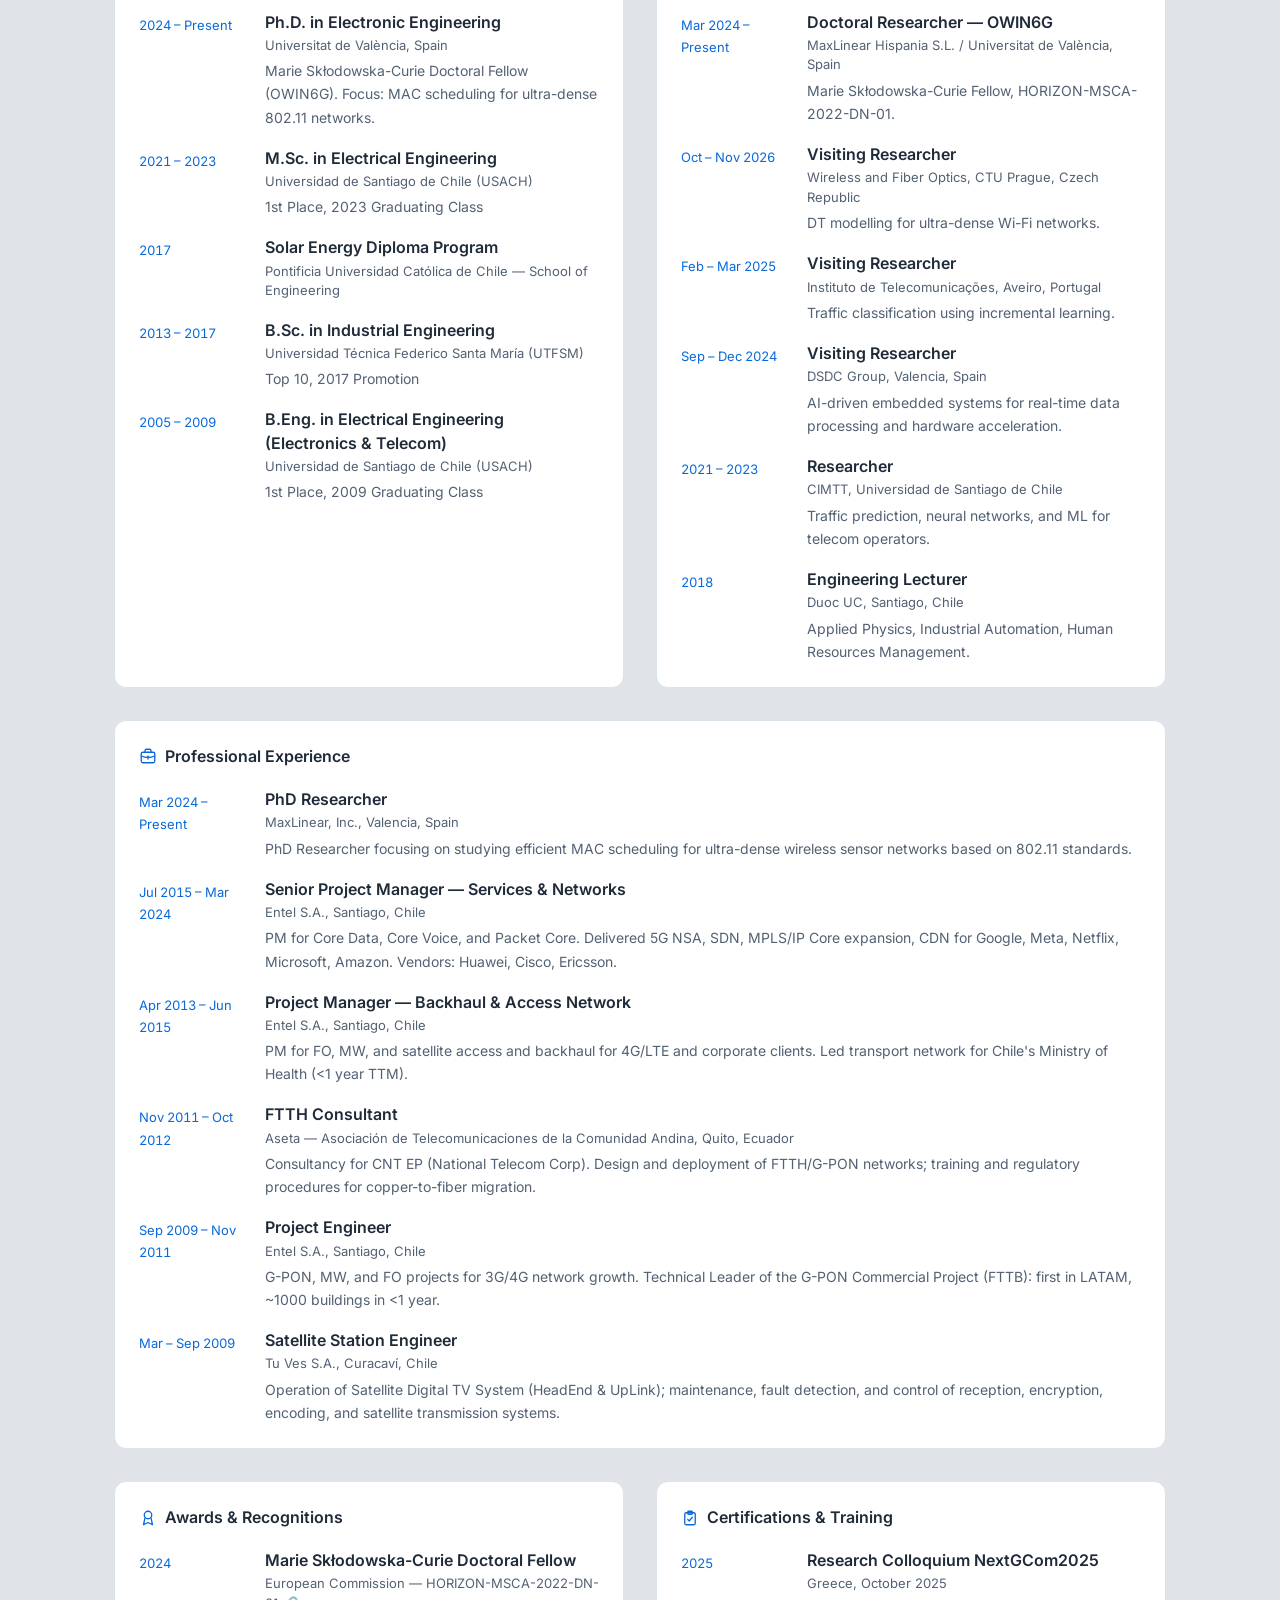
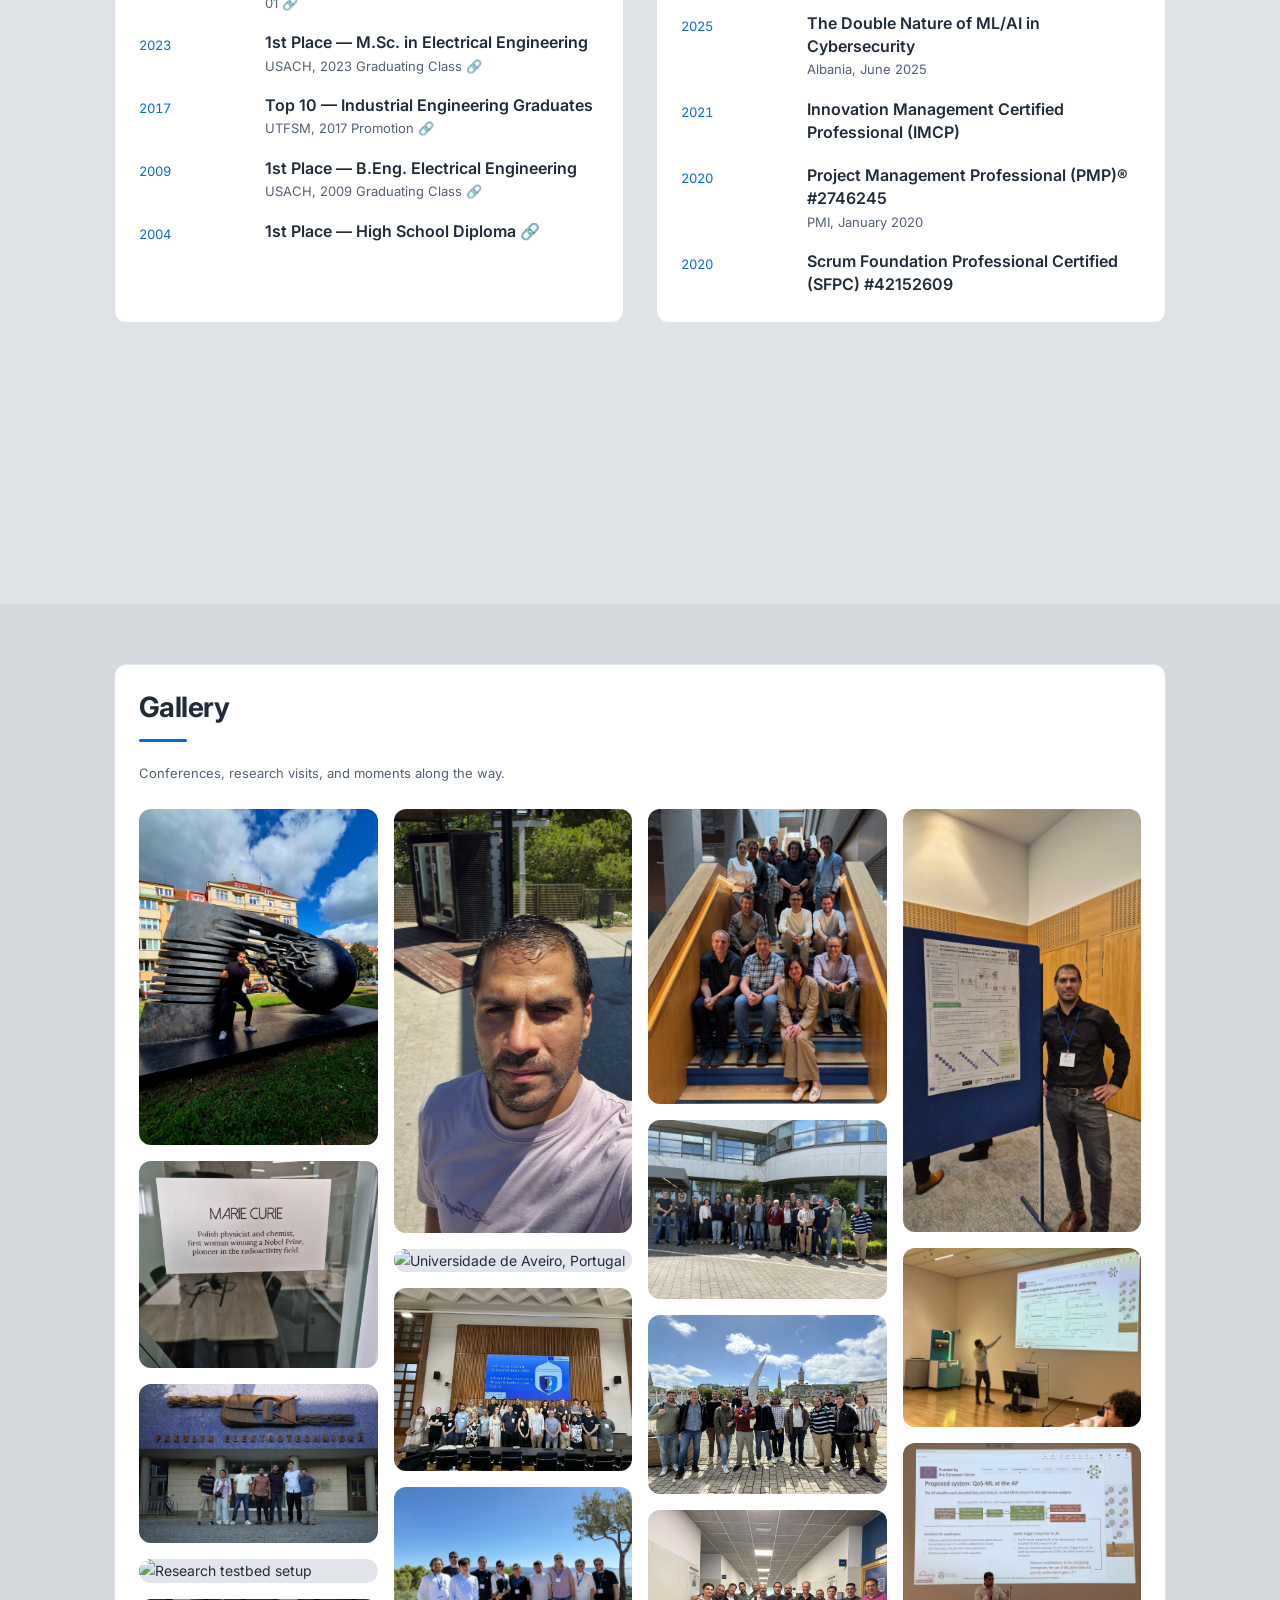
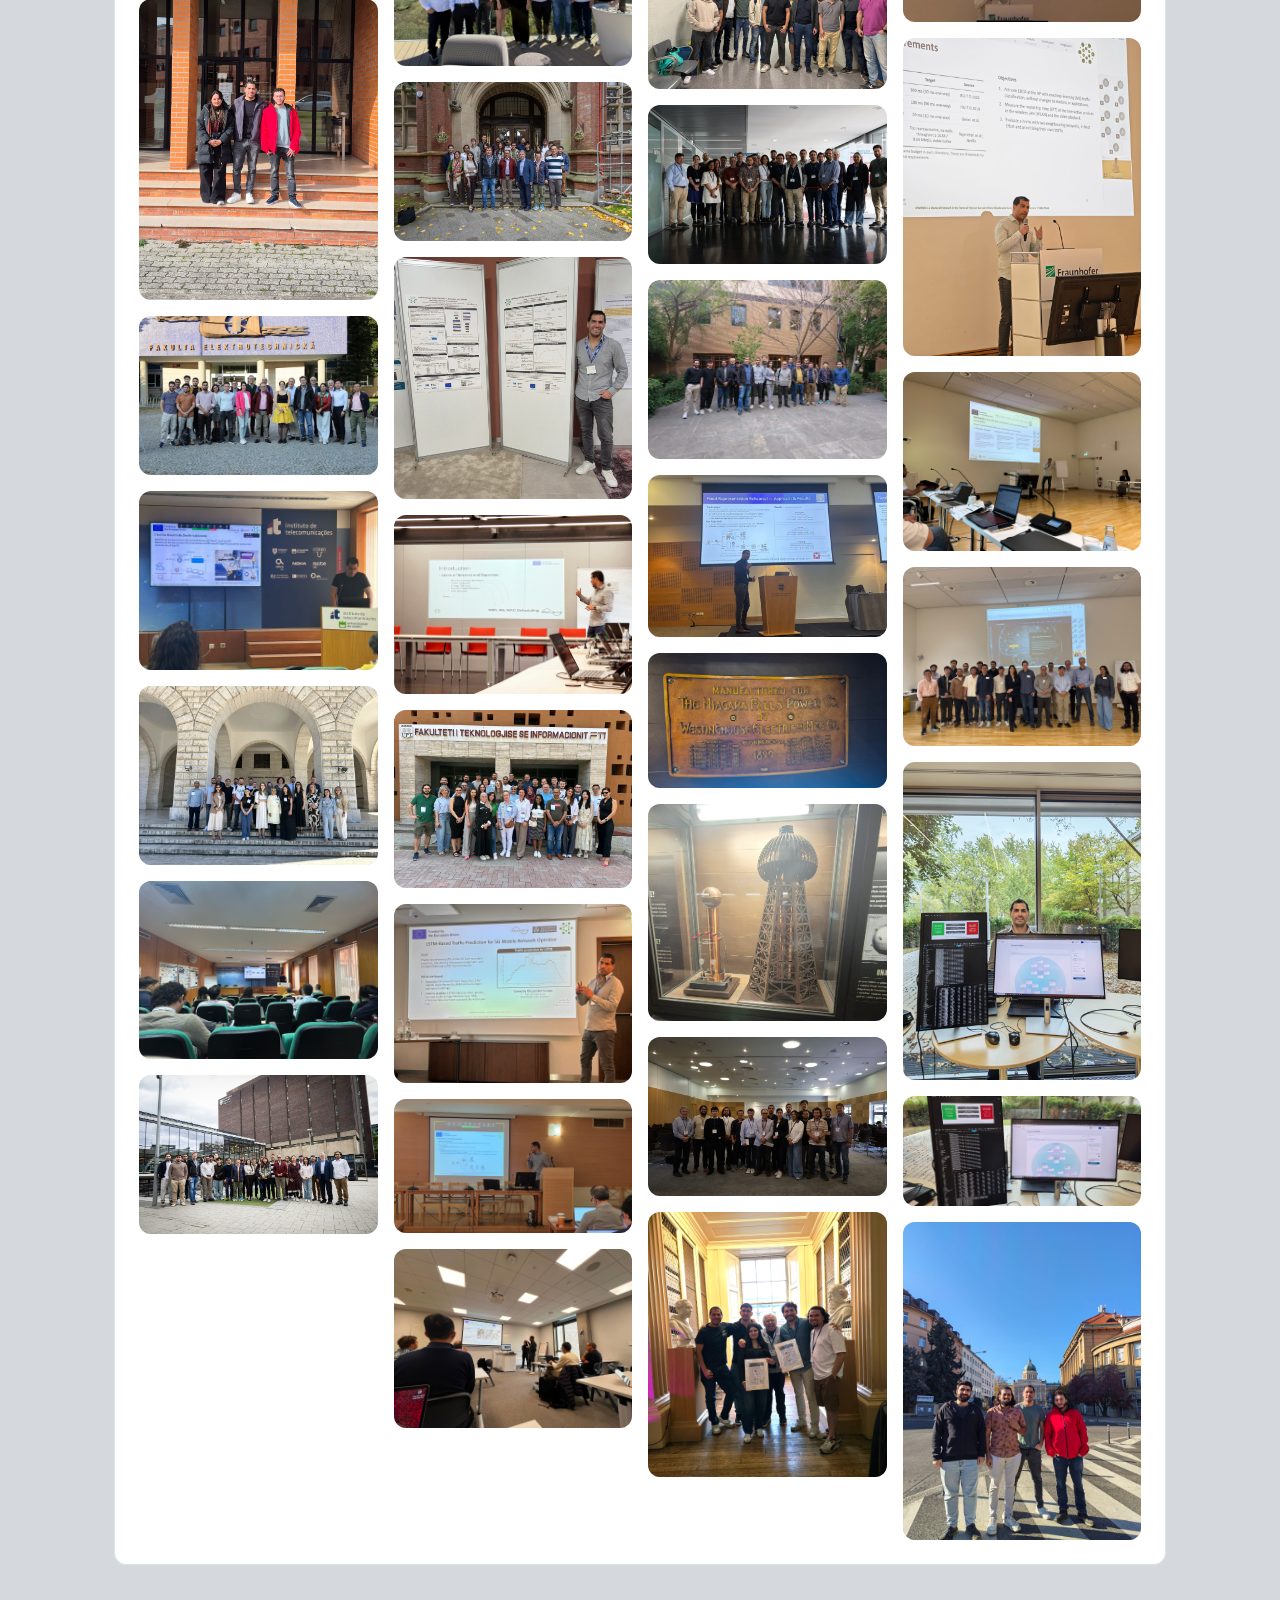
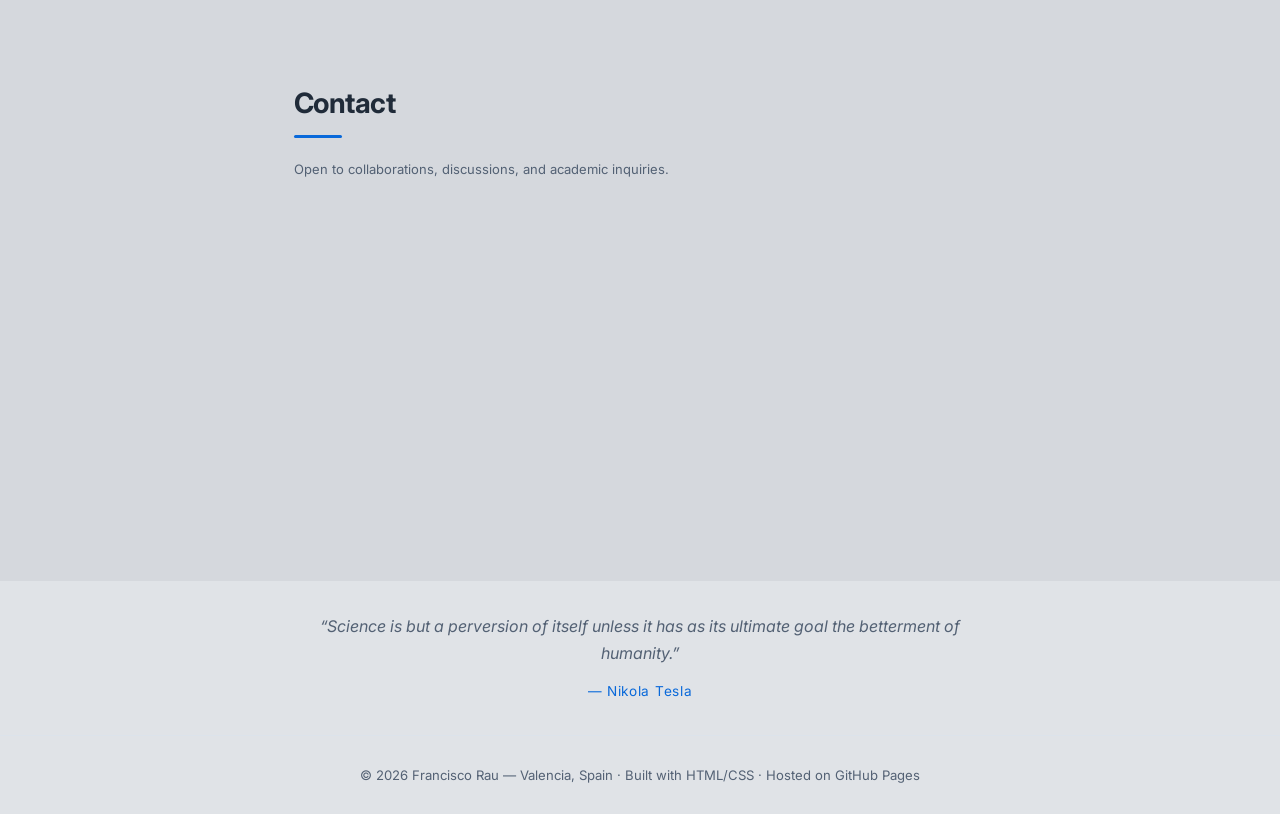
==== commit 0a3f1367: "Prevent oversized SVG icons with stale stylesheets" ====
--- a/index.html
+++ b/index.html
@@ -76,7 +76,6 @@
         <li><a href="#about">About</a></li>
         <li><a href="#publications">Publications</a></li>
         <li><a href="#projects">Projects</a></li>
-        <li><a href="edca-lab/" target="_blank" rel="noopener noreferrer" aria-label="AP simulation (opens in a new tab)">AP simulation <svg class="ui-icon" width="18" height="18" viewBox="0 0 24 24" fill="none" stroke="currentColor" stroke-width="1.75" stroke-linecap="round" stroke-linejoin="round" aria-hidden="true" focusable="false"><path d="M14 3h7v7m0-7L10 14m0-9H5a2 2 0 0 0-2 2v12a2 2 0 0 0 2 2h12a2 2 0 0 0 2-2v-5"/></svg></a></li>
         <li><a href="#cv">CV</a></li>
         <li><a href="#gallery">Gallery</a></li>
         <li><a href="#contact">Contact</a></li>
@@ -90,7 +89,6 @@
       <li><a href="#about">About</a></li>
       <li><a href="#publications">Publications</a></li>
       <li><a href="#projects">Projects</a></li>
-      <li><a href="edca-lab/" target="_blank" rel="noopener noreferrer" aria-label="AP simulation (opens in a new tab)">AP simulation <svg class="ui-icon" width="18" height="18" viewBox="0 0 24 24" fill="none" stroke="currentColor" stroke-width="1.75" stroke-linecap="round" stroke-linejoin="round" aria-hidden="true" focusable="false"><path d="M14 3h7v7m0-7L10 14m0-9H5a2 2 0 0 0-2 2v12a2 2 0 0 0 2 2h12a2 2 0 0 0 2-2v-5"/></svg></a></li>
       <li><a href="#cv">CV</a></li>
       <li><a href="#gallery">Gallery</a></li>
       <li><a href="#contact">Contact</a></li>
@@ -590,7 +588,6 @@
           </div>
           <div class="project-links">
             <a href="https://owin6g.eu/" target="_blank" rel="noopener">Project Site</a>
-            <a href="edca-lab/" target="_blank" rel="noopener noreferrer">AP simulation <svg class="ui-icon" width="18" height="18" viewBox="0 0 24 24" fill="none" stroke="currentColor" stroke-width="1.75" stroke-linecap="round" stroke-linejoin="round" aria-hidden="true" focusable="false"><path d="M14 3h7v7m0-7L10 14m0-9H5a2 2 0 0 0-2 2v12a2 2 0 0 0 2 2h12a2 2 0 0 0 2-2v-5"/></svg></a>
           </div>
         </article>
 
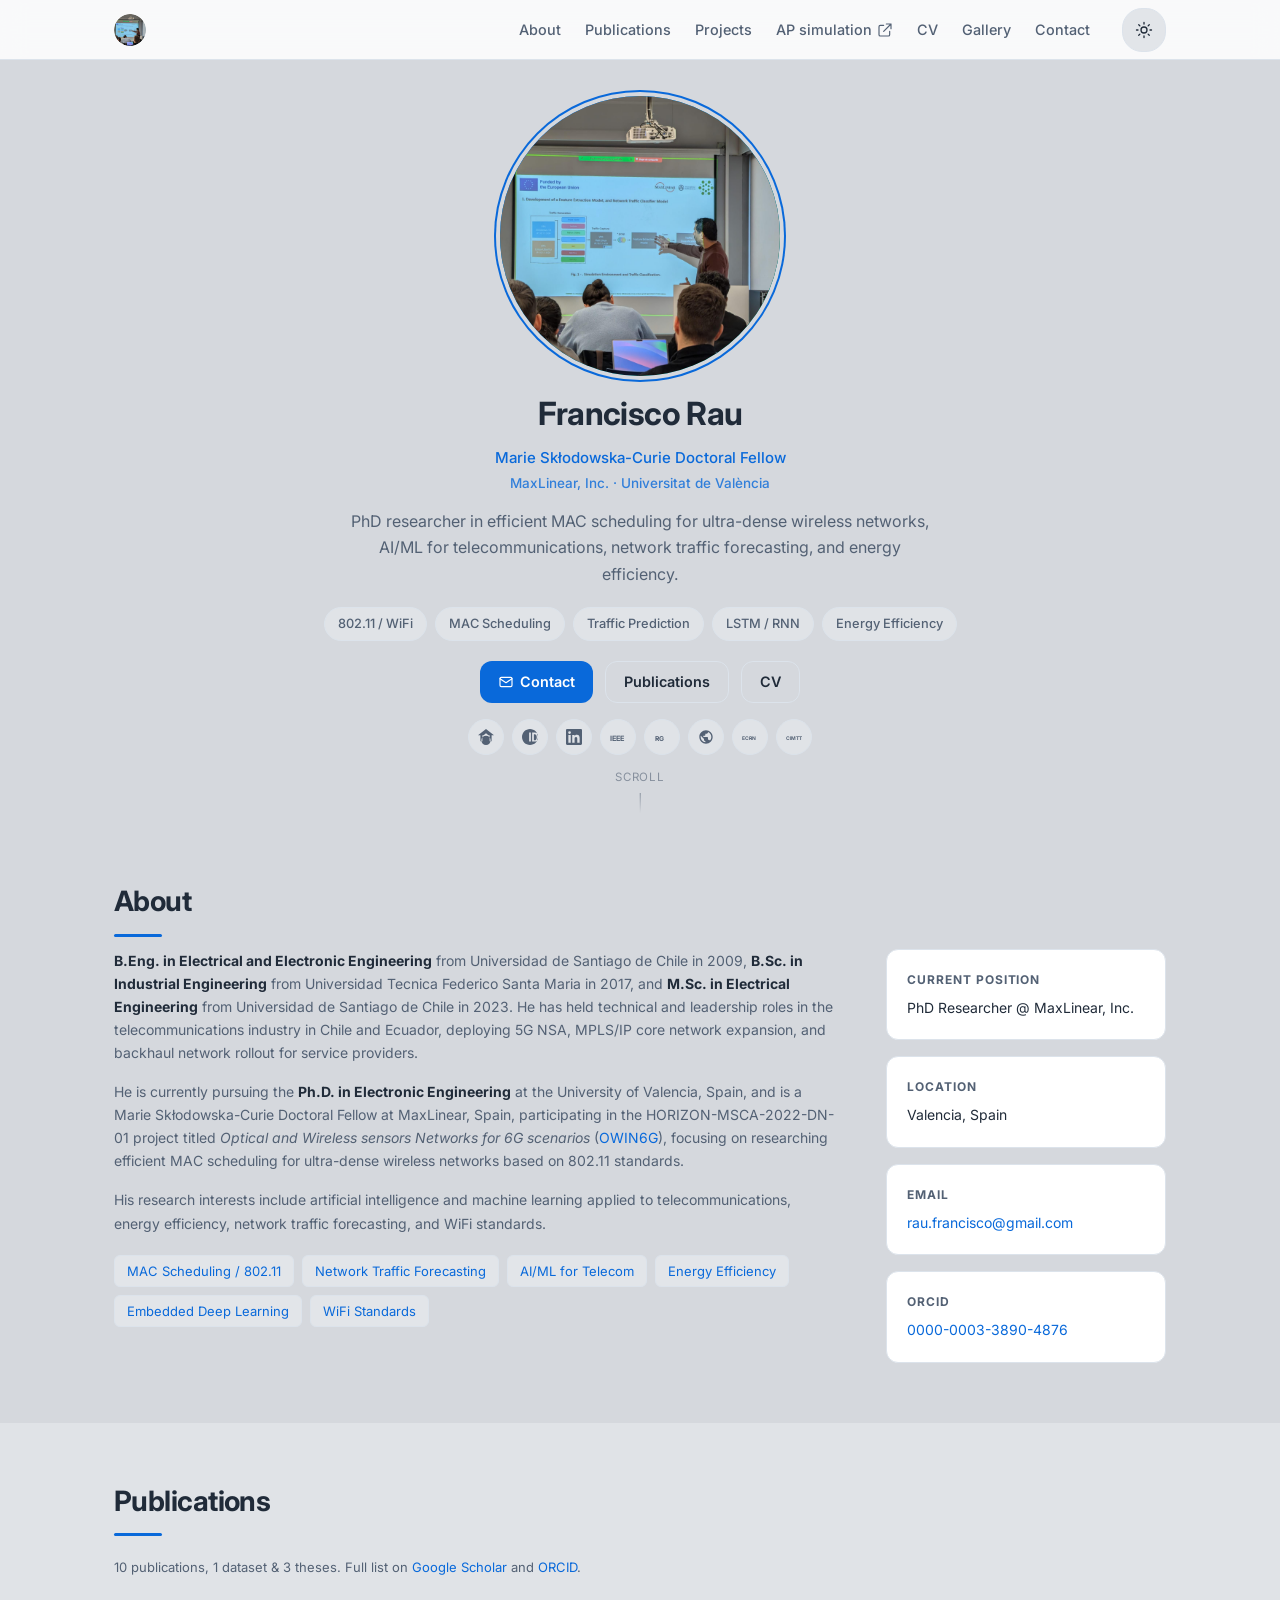
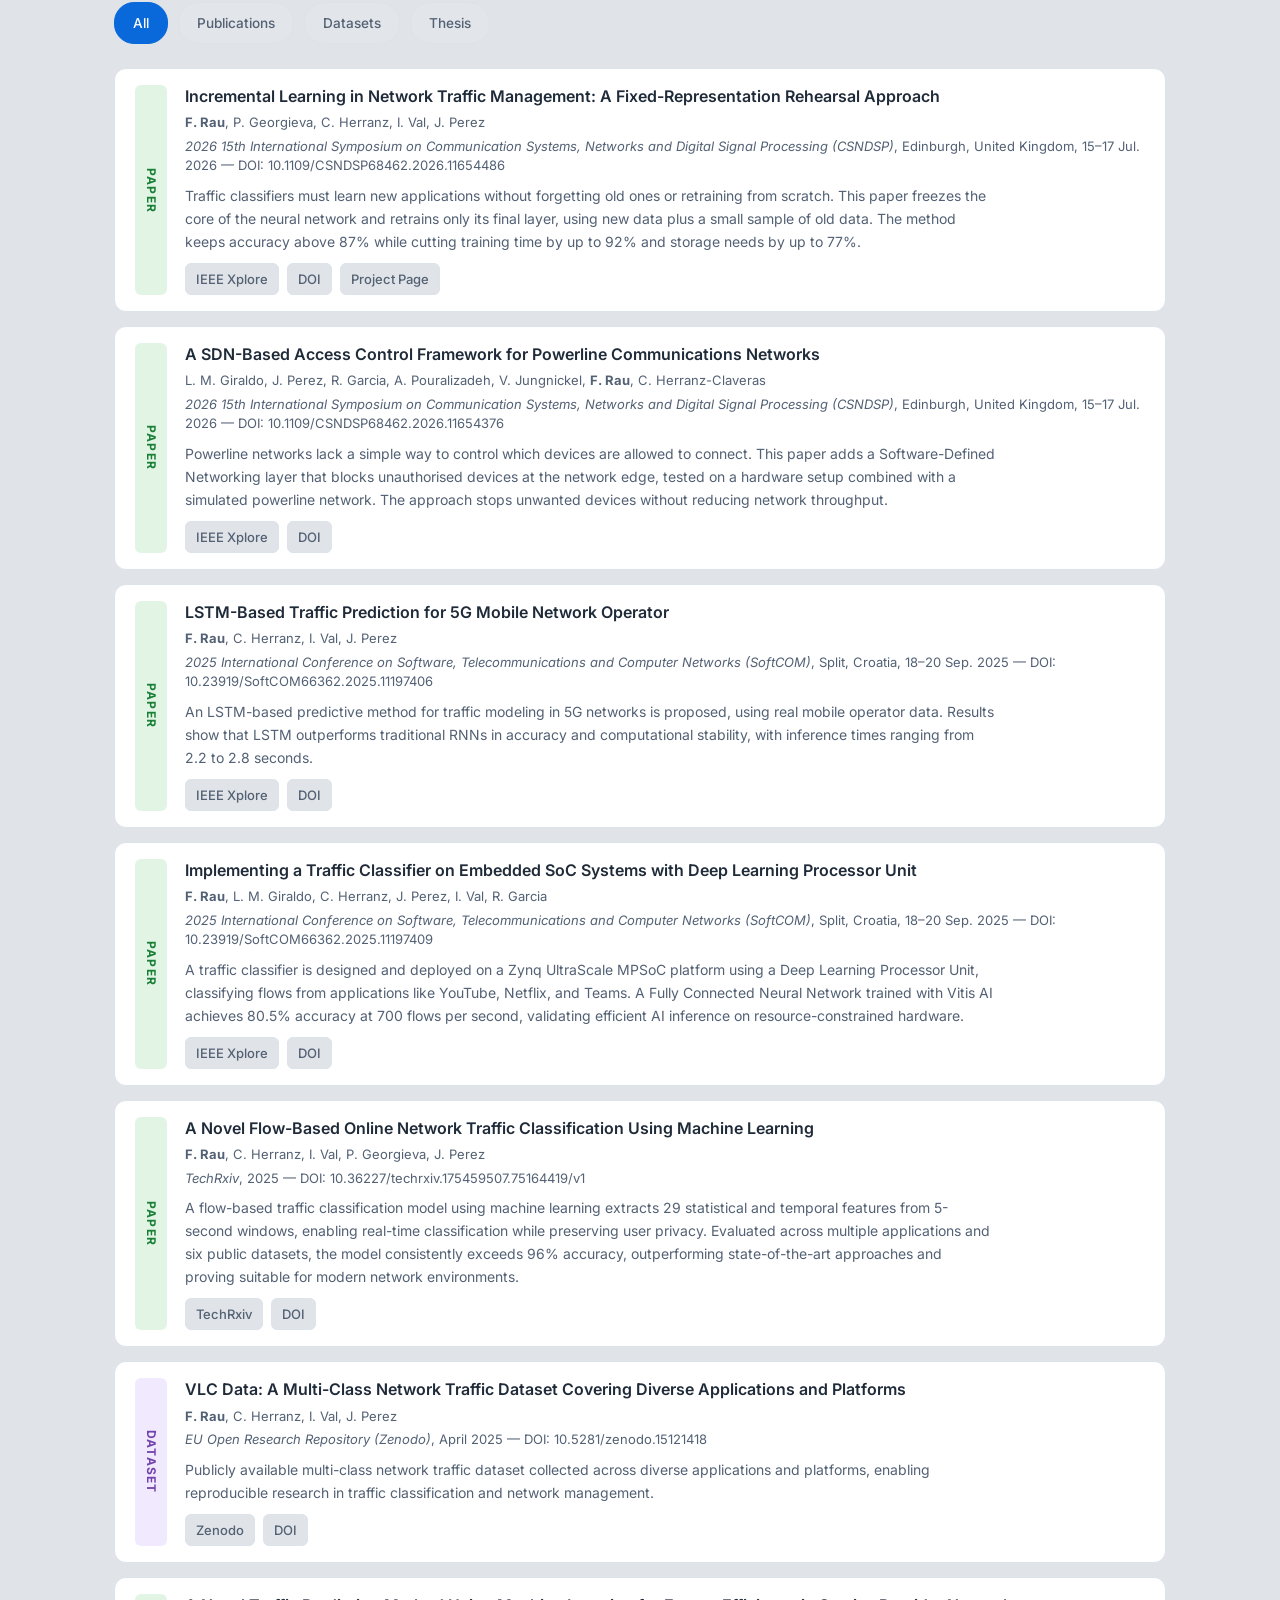
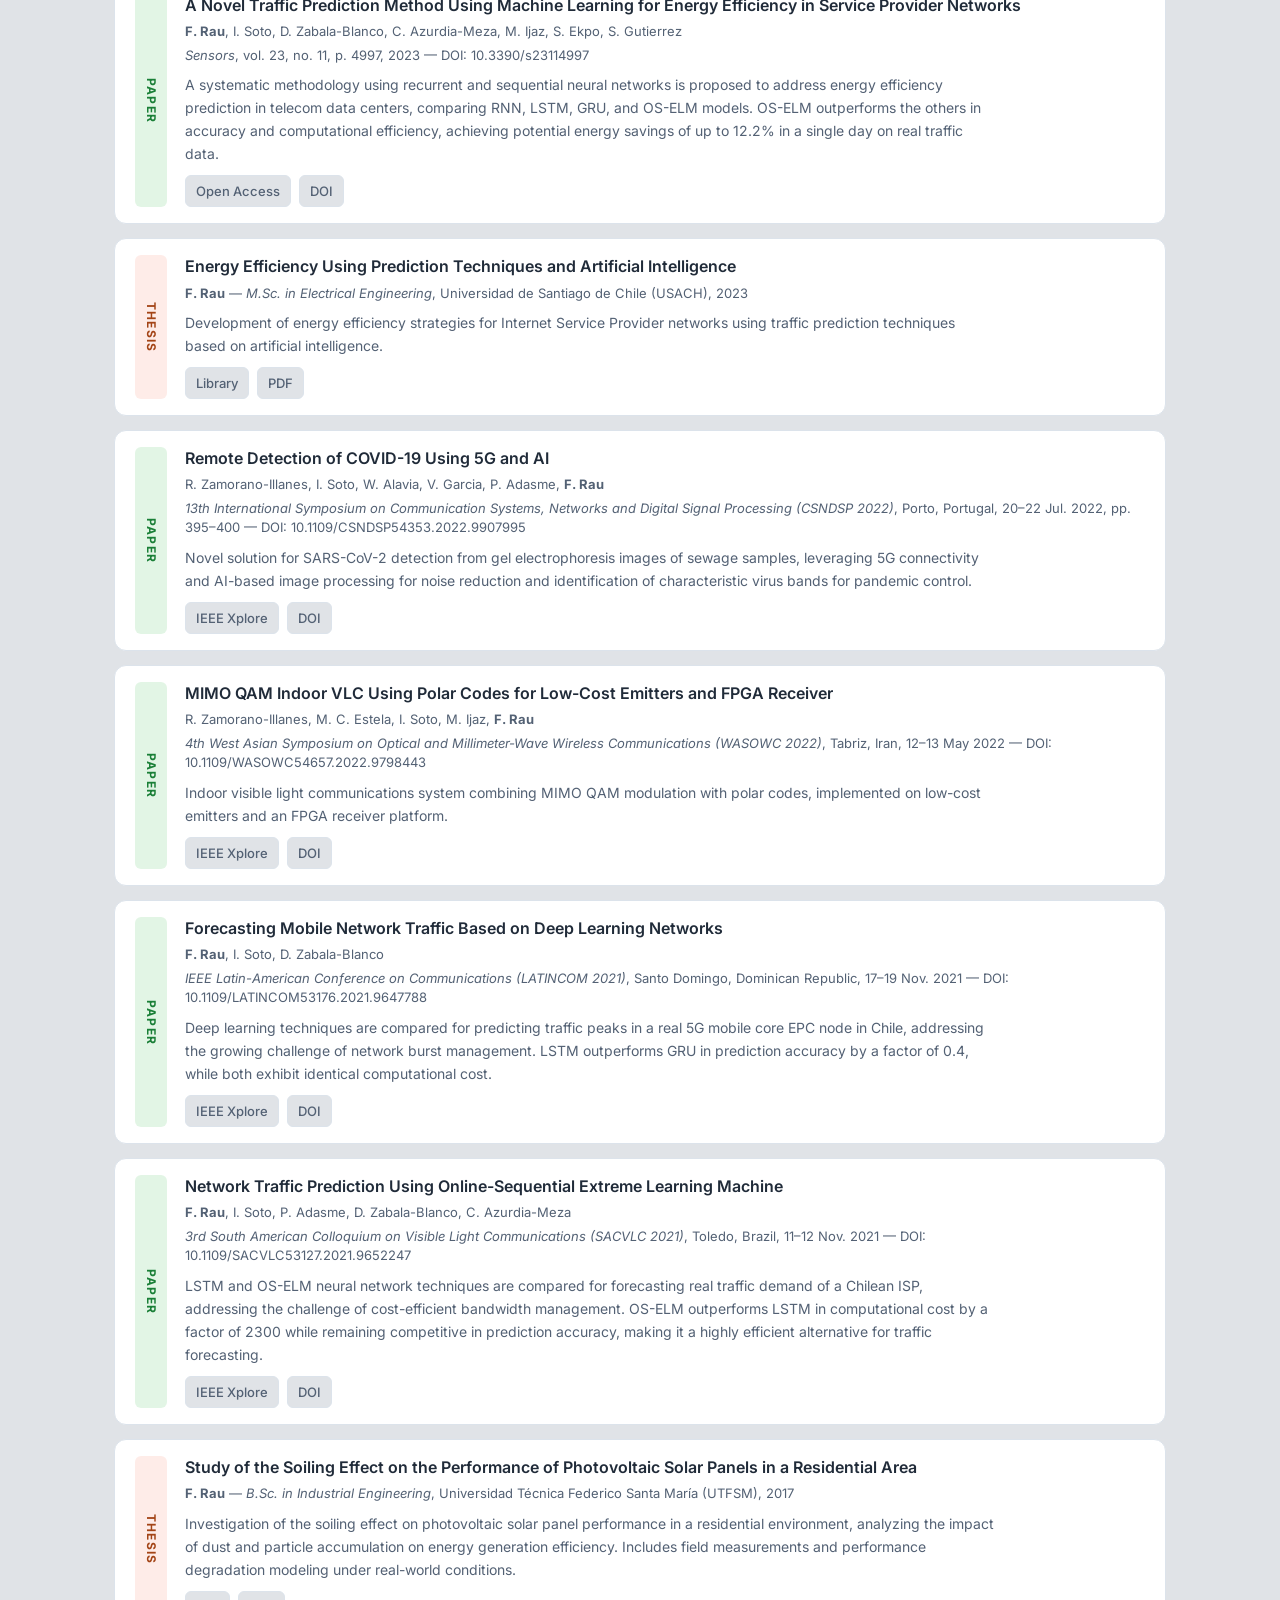
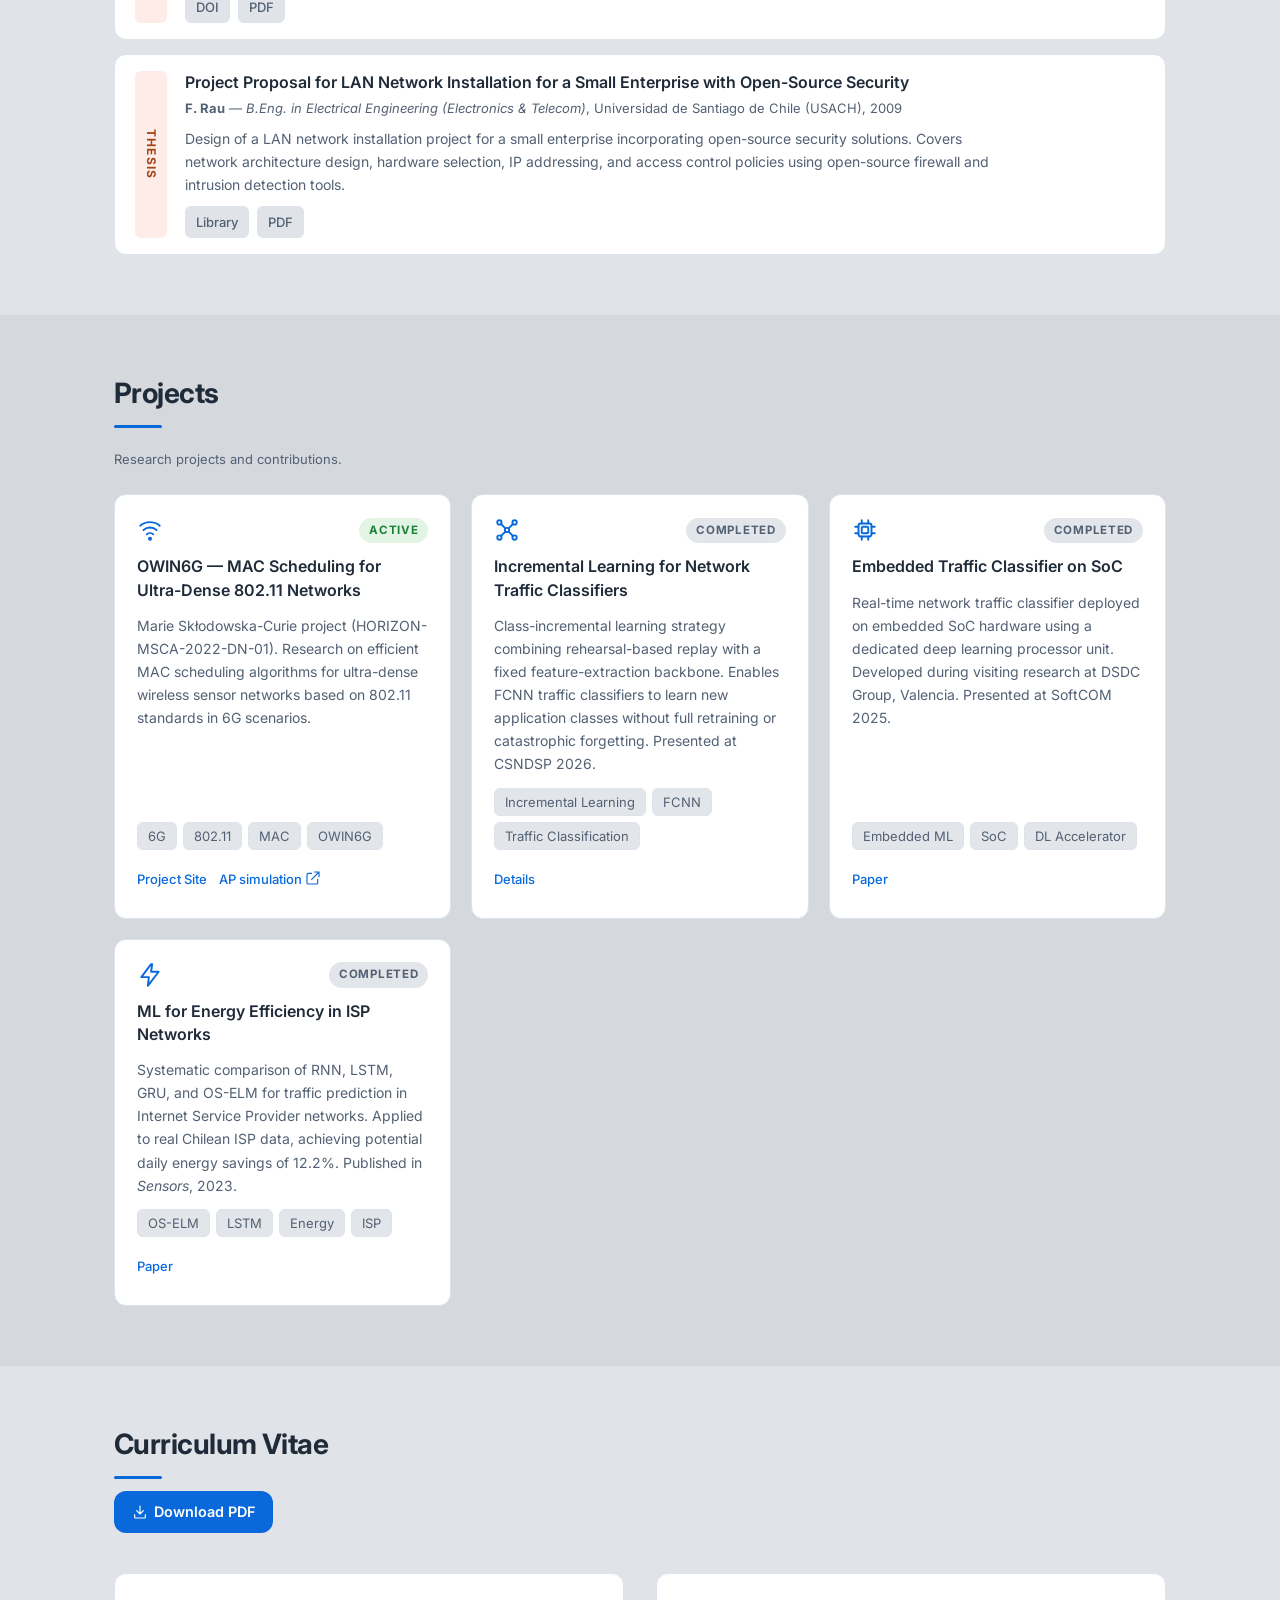
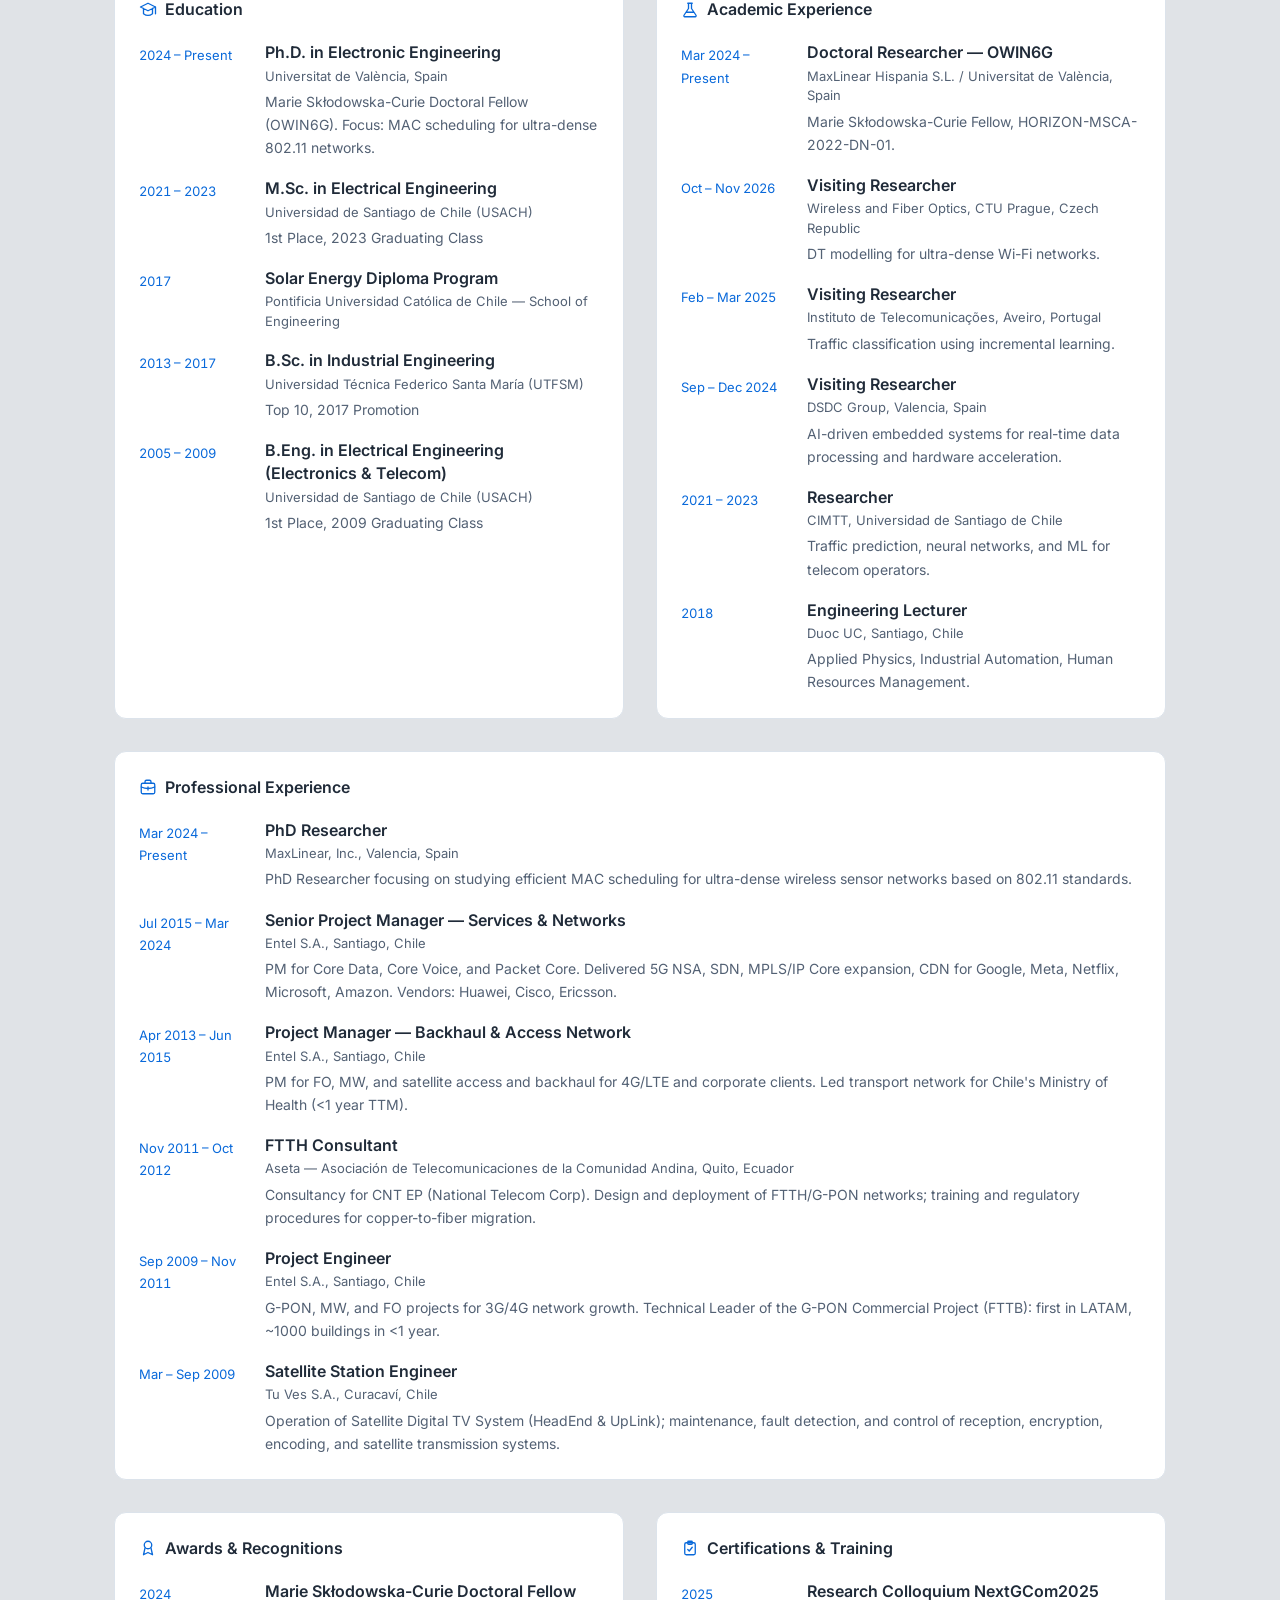
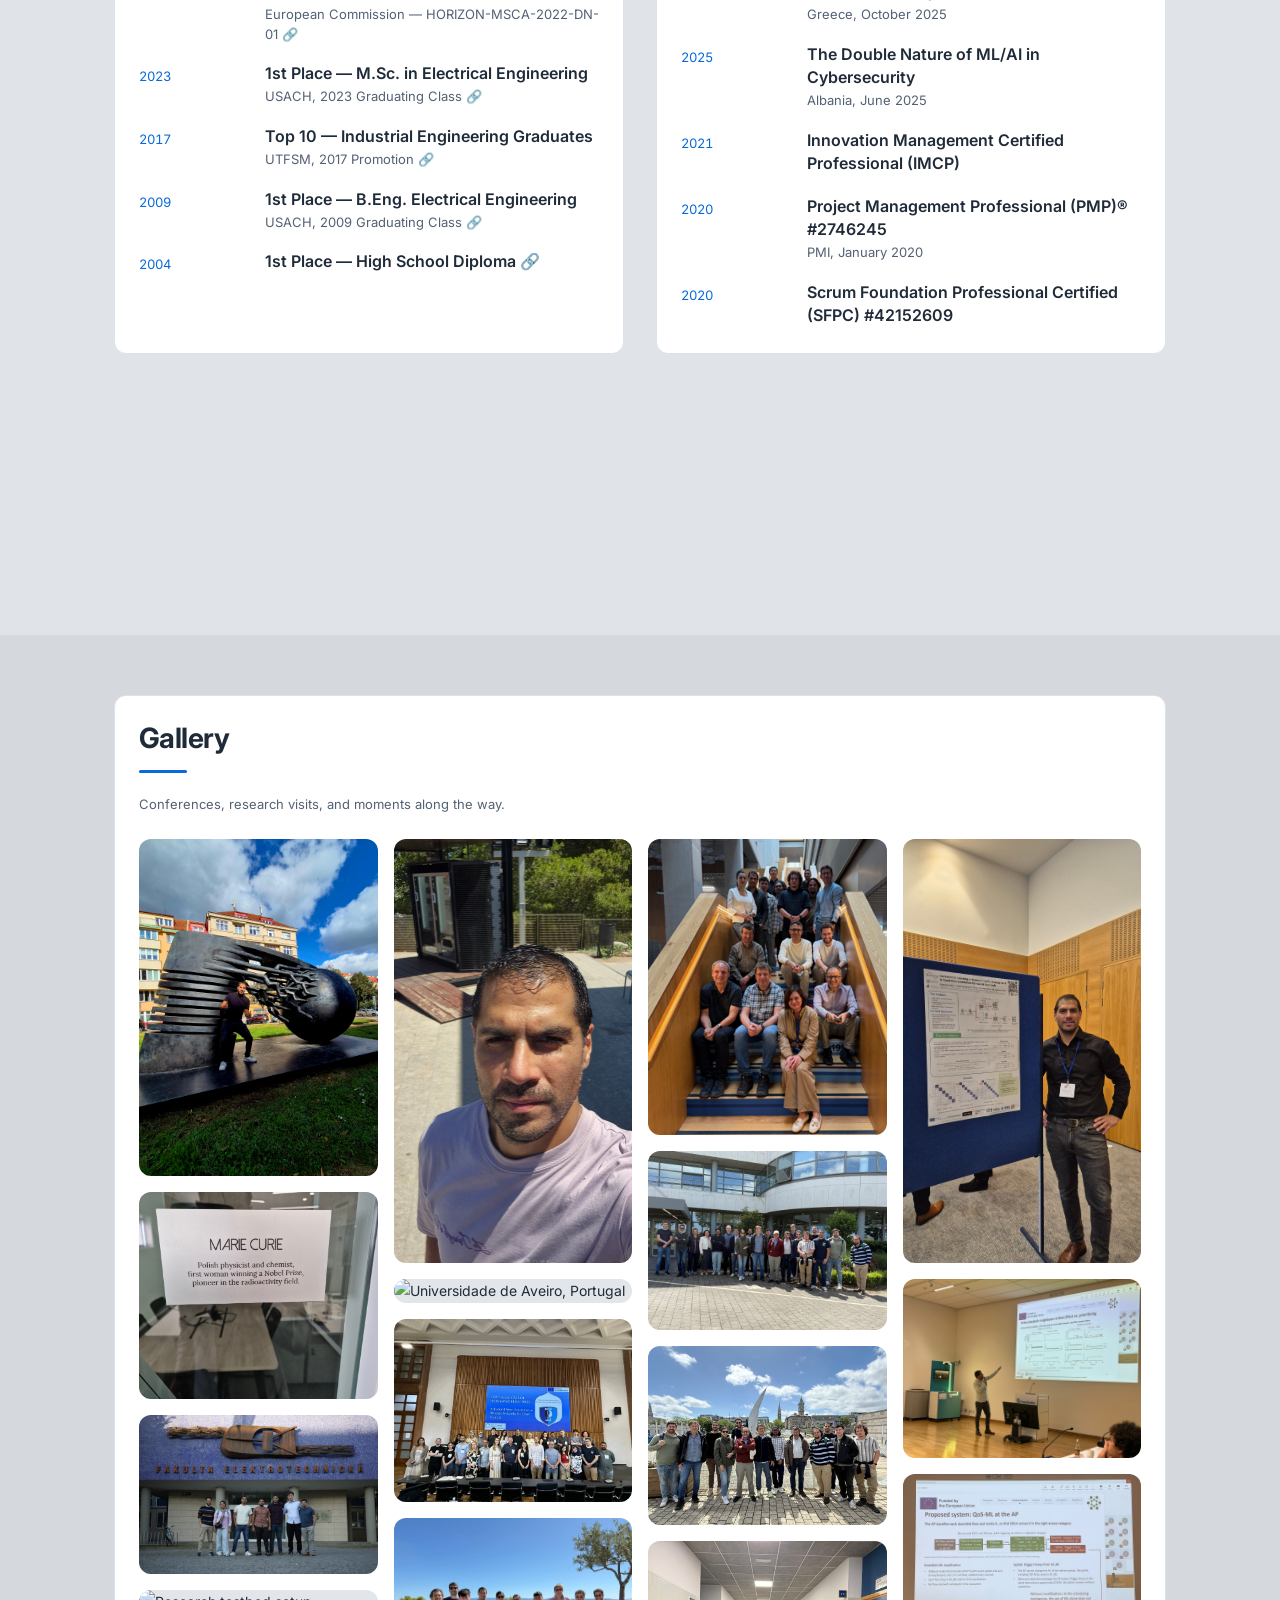
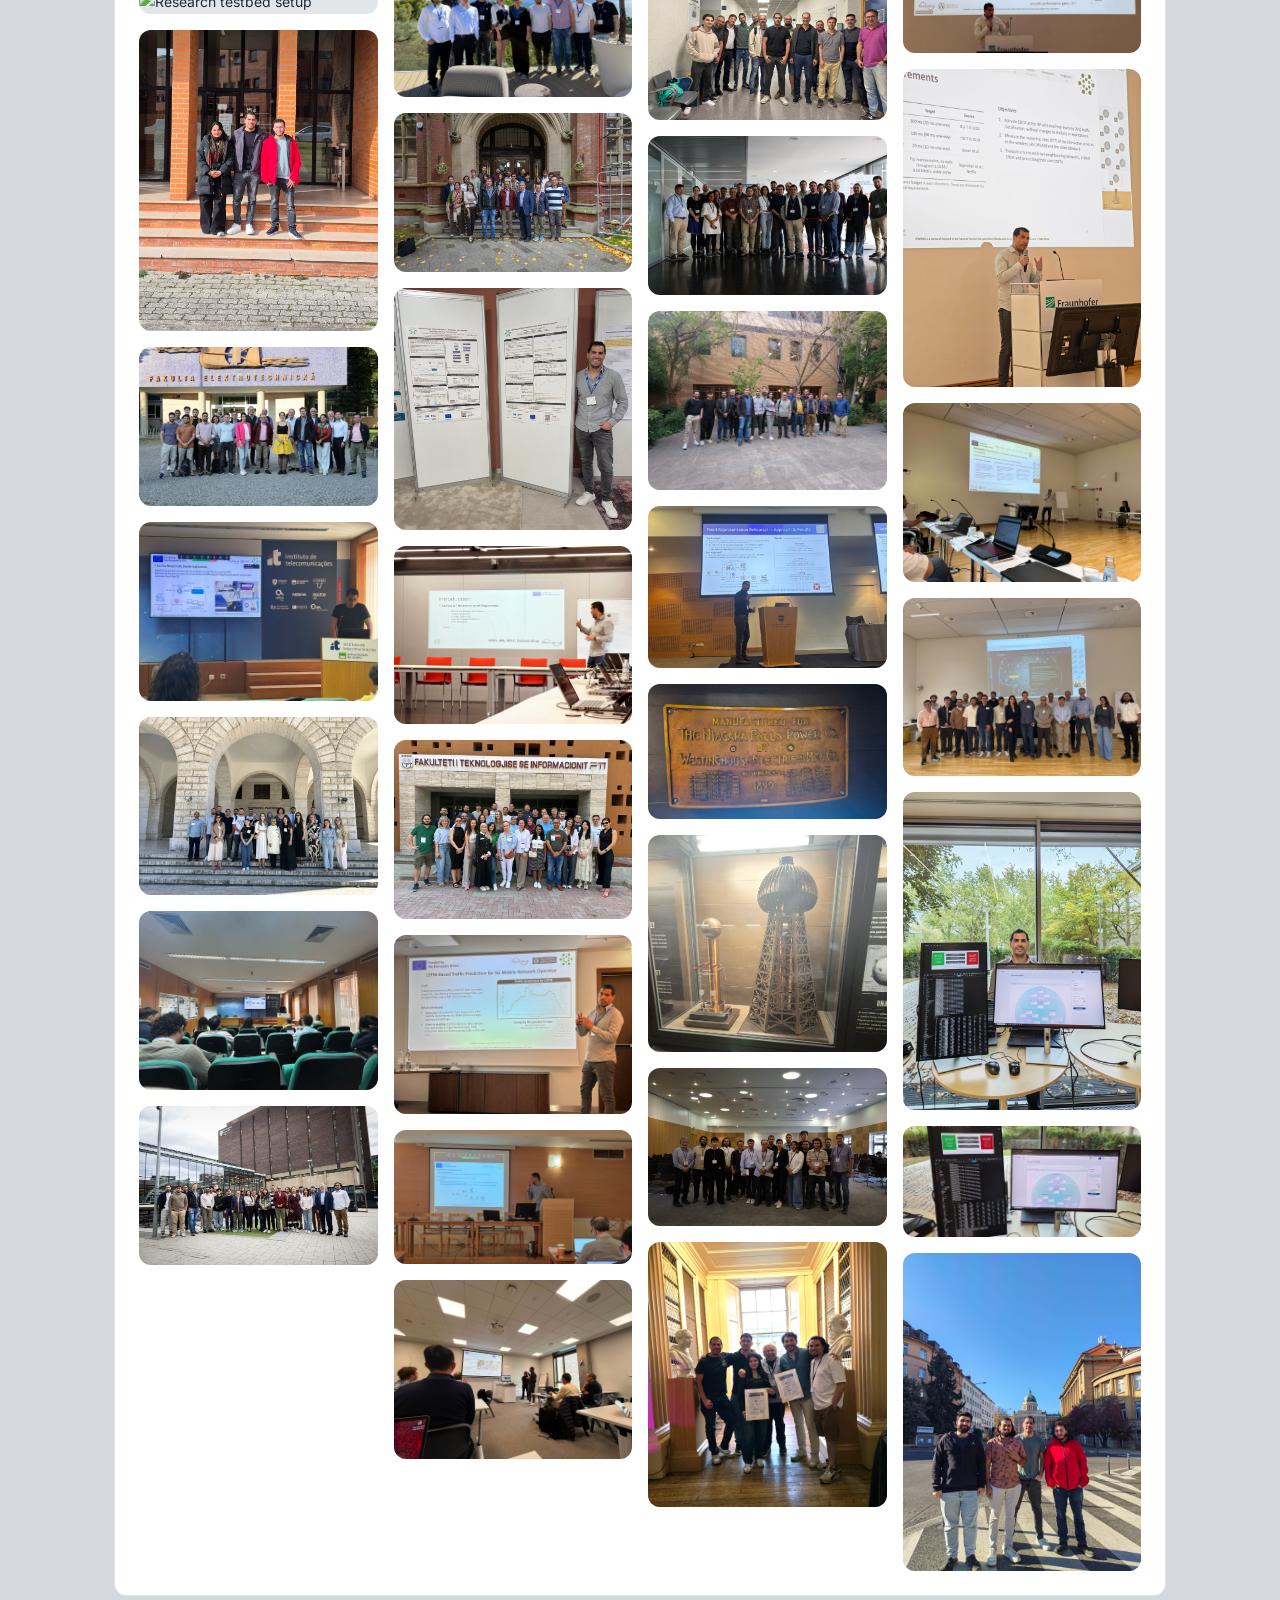
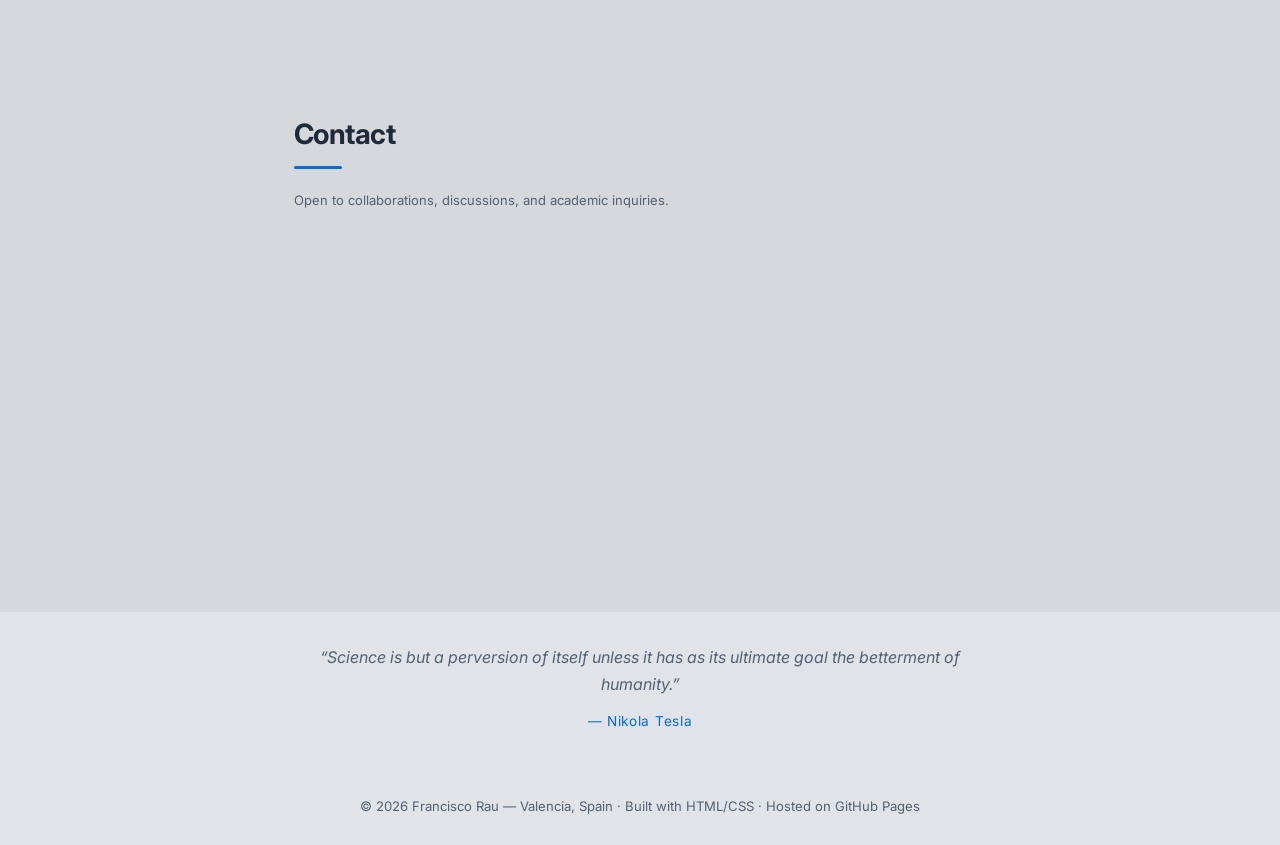
==== commit 55eb222f: "Enlarge hero portrait and reduce name heading" ====
--- a/index.html
+++ b/index.html
@@ -62,7 +62,7 @@
   </script>
 
   <link rel="stylesheet" href="assets/css/style.css" />
-  <link rel="stylesheet" href="assets/css/refinement.css?v=be2e0b84b00e" />
+  <link rel="stylesheet" href="assets/css/refinement.css?v=71a6130f396f" />
   <link rel="preconnect" href="https://fonts.googleapis.com" />
   <link href="https://fonts.googleapis.com/css2?family=Inter:wght@300;400;500;600;700&display=swap" rel="stylesheet" />
 </head>
@@ -76,6 +76,7 @@
         <li><a href="#about">About</a></li>
         <li><a href="#publications">Publications</a></li>
         <li><a href="#projects">Projects</a></li>
+        <li><a href="edca-lab/" target="_blank" rel="noopener noreferrer" aria-label="AP simulation (opens in a new tab)">AP simulation <svg class="ui-icon" width="18" height="18" viewBox="0 0 24 24" fill="none" stroke="currentColor" stroke-width="1.75" stroke-linecap="round" stroke-linejoin="round" aria-hidden="true" focusable="false"><path d="M14 3h7v7m0-7L10 14m0-9H5a2 2 0 0 0-2 2v12a2 2 0 0 0 2 2h12a2 2 0 0 0 2-2v-5"/></svg></a></li>
         <li><a href="#cv">CV</a></li>
         <li><a href="#gallery">Gallery</a></li>
         <li><a href="#contact">Contact</a></li>
@@ -89,6 +90,7 @@
       <li><a href="#about">About</a></li>
       <li><a href="#publications">Publications</a></li>
       <li><a href="#projects">Projects</a></li>
+      <li><a href="edca-lab/" target="_blank" rel="noopener noreferrer" aria-label="AP simulation (opens in a new tab)">AP simulation <svg class="ui-icon" width="18" height="18" viewBox="0 0 24 24" fill="none" stroke="currentColor" stroke-width="1.75" stroke-linecap="round" stroke-linejoin="round" aria-hidden="true" focusable="false"><path d="M14 3h7v7m0-7L10 14m0-9H5a2 2 0 0 0-2 2v12a2 2 0 0 0 2 2h12a2 2 0 0 0 2-2v-5"/></svg></a></li>
       <li><a href="#cv">CV</a></li>
       <li><a href="#gallery">Gallery</a></li>
       <li><a href="#contact">Contact</a></li>
@@ -588,6 +590,7 @@
           </div>
           <div class="project-links">
             <a href="https://owin6g.eu/" target="_blank" rel="noopener">Project Site</a>
+            <a href="edca-lab/" target="_blank" rel="noopener noreferrer">AP simulation <svg class="ui-icon" width="18" height="18" viewBox="0 0 24 24" fill="none" stroke="currentColor" stroke-width="1.75" stroke-linecap="round" stroke-linejoin="round" aria-hidden="true" focusable="false"><path d="M14 3h7v7m0-7L10 14m0-9H5a2 2 0 0 0-2 2v12a2 2 0 0 0 2 2h12a2 2 0 0 0 2-2v-5"/></svg></a>
           </div>
         </article>
 
--- a/assets/css/refinement.css
+++ b/assets/css/refinement.css
@@ -49,7 +49,7 @@
 .hero { min-height: 100svh; padding: 108px 24px 88px; }
 .hero-content { width: 100%; max-width: 700px; }
 .hero-avatar { width: 320px; height: 320px; margin-bottom: 28px; }
-.hero h1 { font-size: clamp(2rem, 4.5vw, 3.2rem); margin-bottom: 16px; }
+.hero h1 { font-size: 2rem; margin-bottom: 16px; }
 .hero-title { font-family: var(--font); letter-spacing: 0; line-height: 1.7; }
 .hero-sub { max-width: 580px; line-height: 1.8; margin-bottom: 24px; }
 .badge { background: var(--bg2); padding: 5px 13px; }
@@ -116,8 +116,8 @@
 @media (min-width: 861px) {
   :root { --copy-size: .875rem; }
   .hero { min-height: auto; padding: 96px 24px 68px; }
-  .hero-avatar { width: 240px; height: 240px; margin-bottom: 20px; }
-  .hero h1 { font-size: 2.5rem; margin-bottom: 12px; }
+  .hero-avatar { width: 280px; height: 280px; margin-bottom: 20px; }
+  .hero h1 { font-size: 2rem; margin-bottom: 12px; }
   .hero-title { font-size: .9375rem; margin-bottom: 12px; }
   .hero-sub { font-size: 1rem; line-height: 1.65; margin-bottom: 20px; }
   .hero-badges { margin-bottom: 20px; }
@@ -166,7 +166,8 @@
 @media (max-width: 640px) {
   #gallery > .container { width: calc(100% - 32px); padding: 20px; }
   .hero { padding: 96px 24px 72px; }
-  .hero-avatar { width: min(260px,75vw); height: auto; aspect-ratio: 1; margin-bottom: 24px; }
+  .hero-avatar { width: min(280px,75vw); height: auto; aspect-ratio: 1; margin-bottom: 24px; }
+  .hero h1 { font-size: 1.75rem; }
   .hero-title { font-size: .9375rem; }
   .hero-sub { font-size: 1rem; }
   .hero-badges { margin-bottom: 24px; }
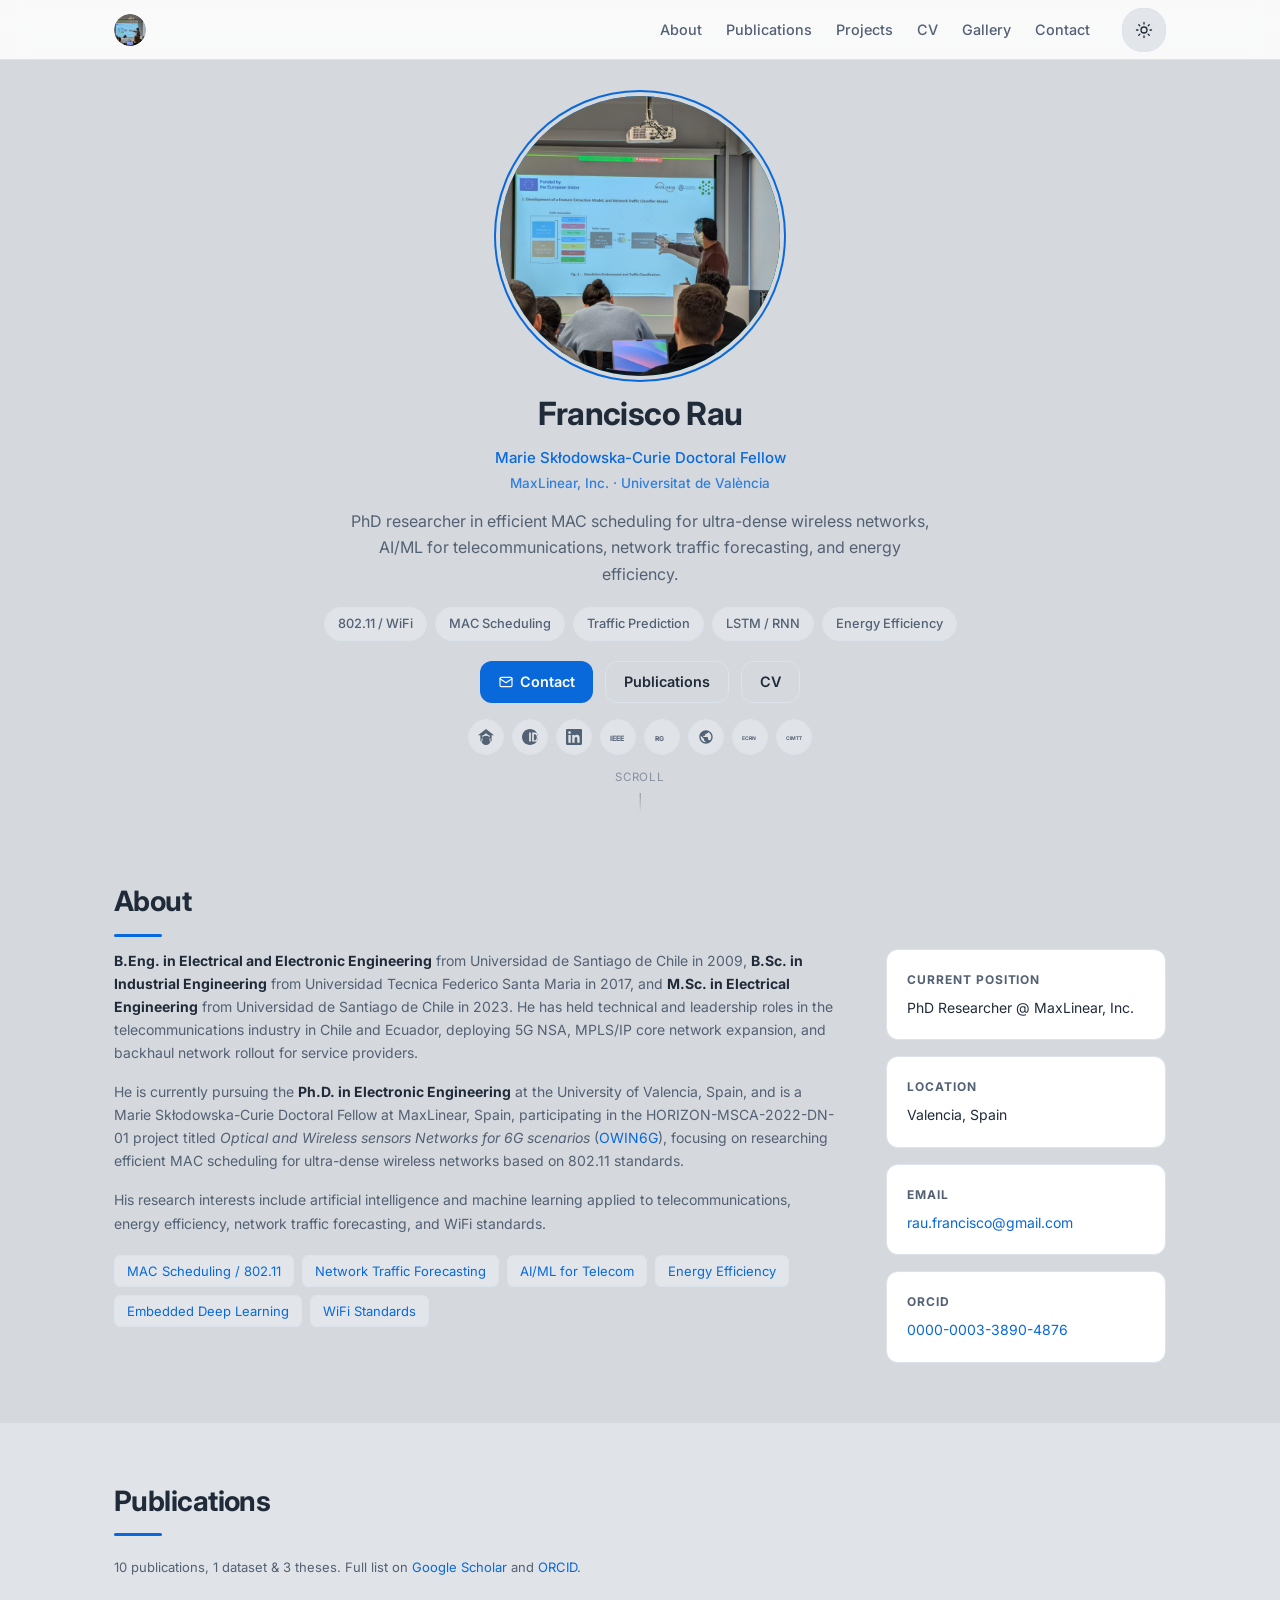
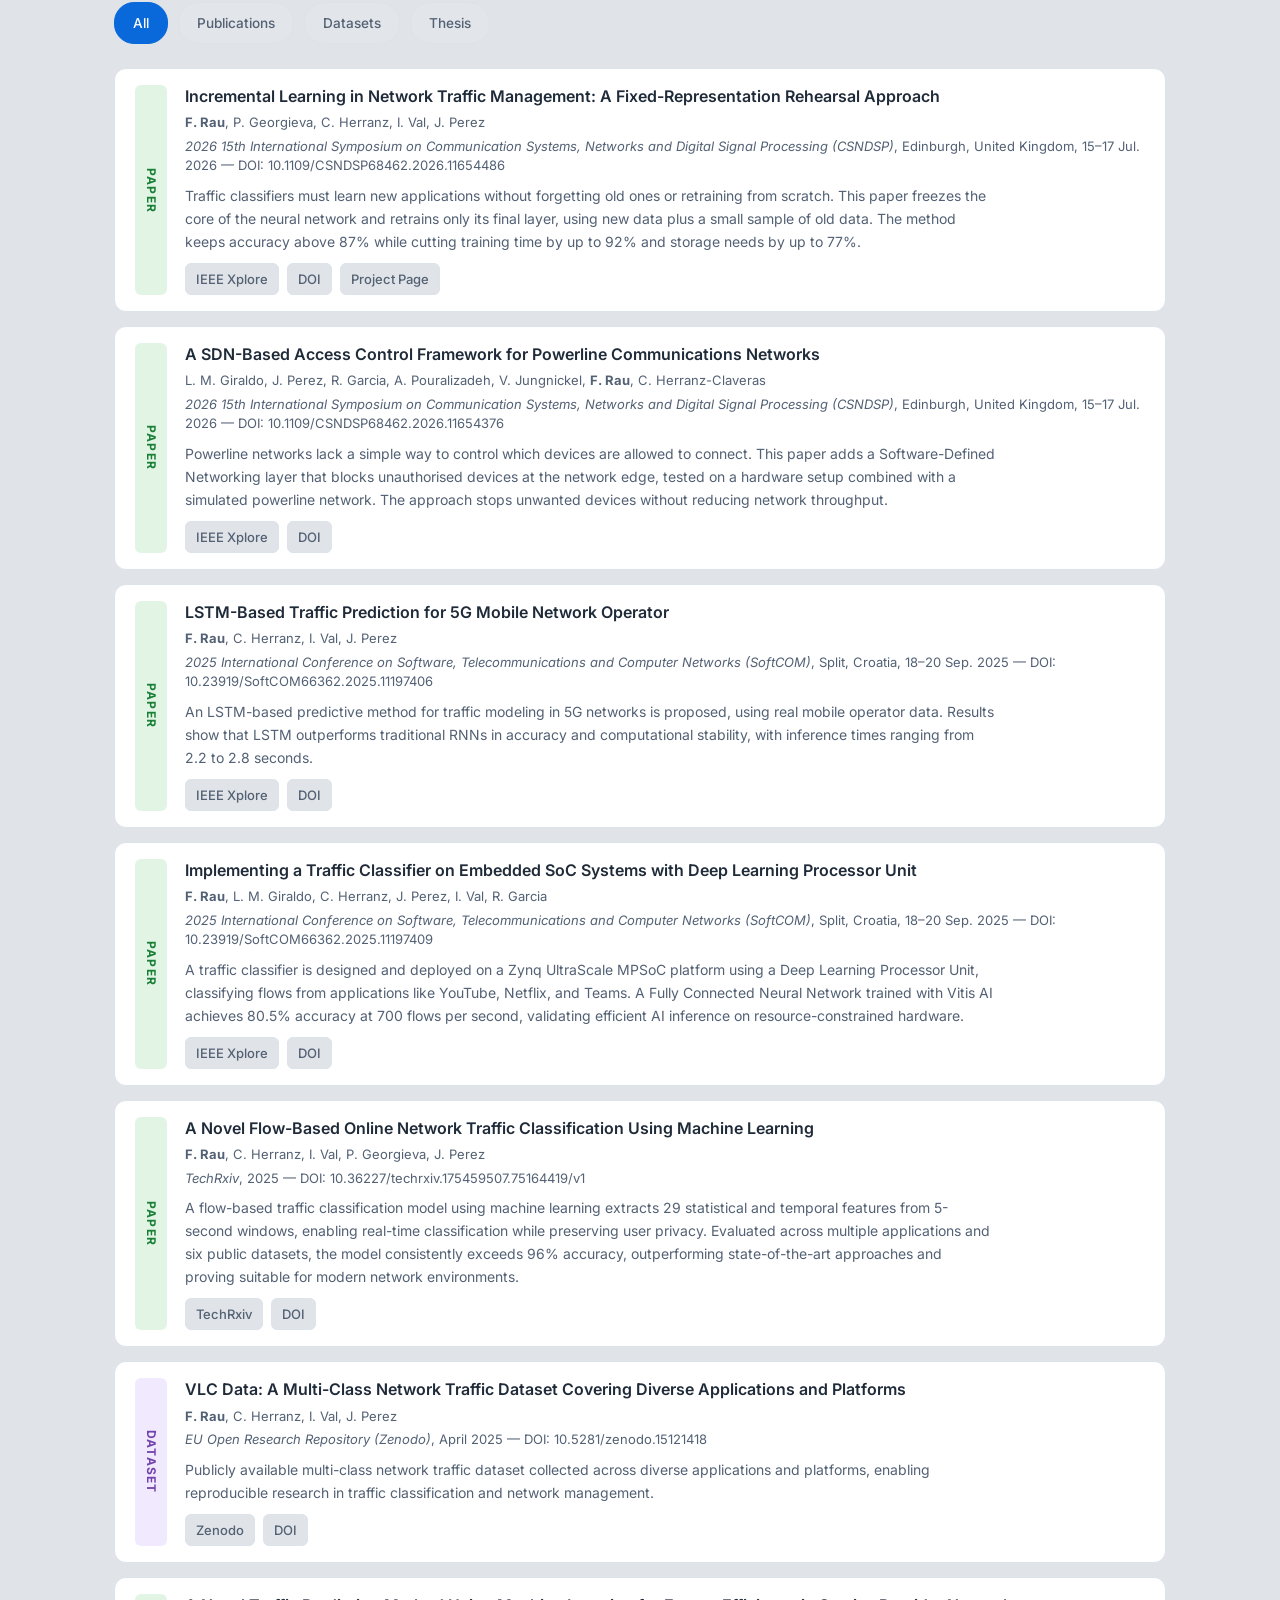
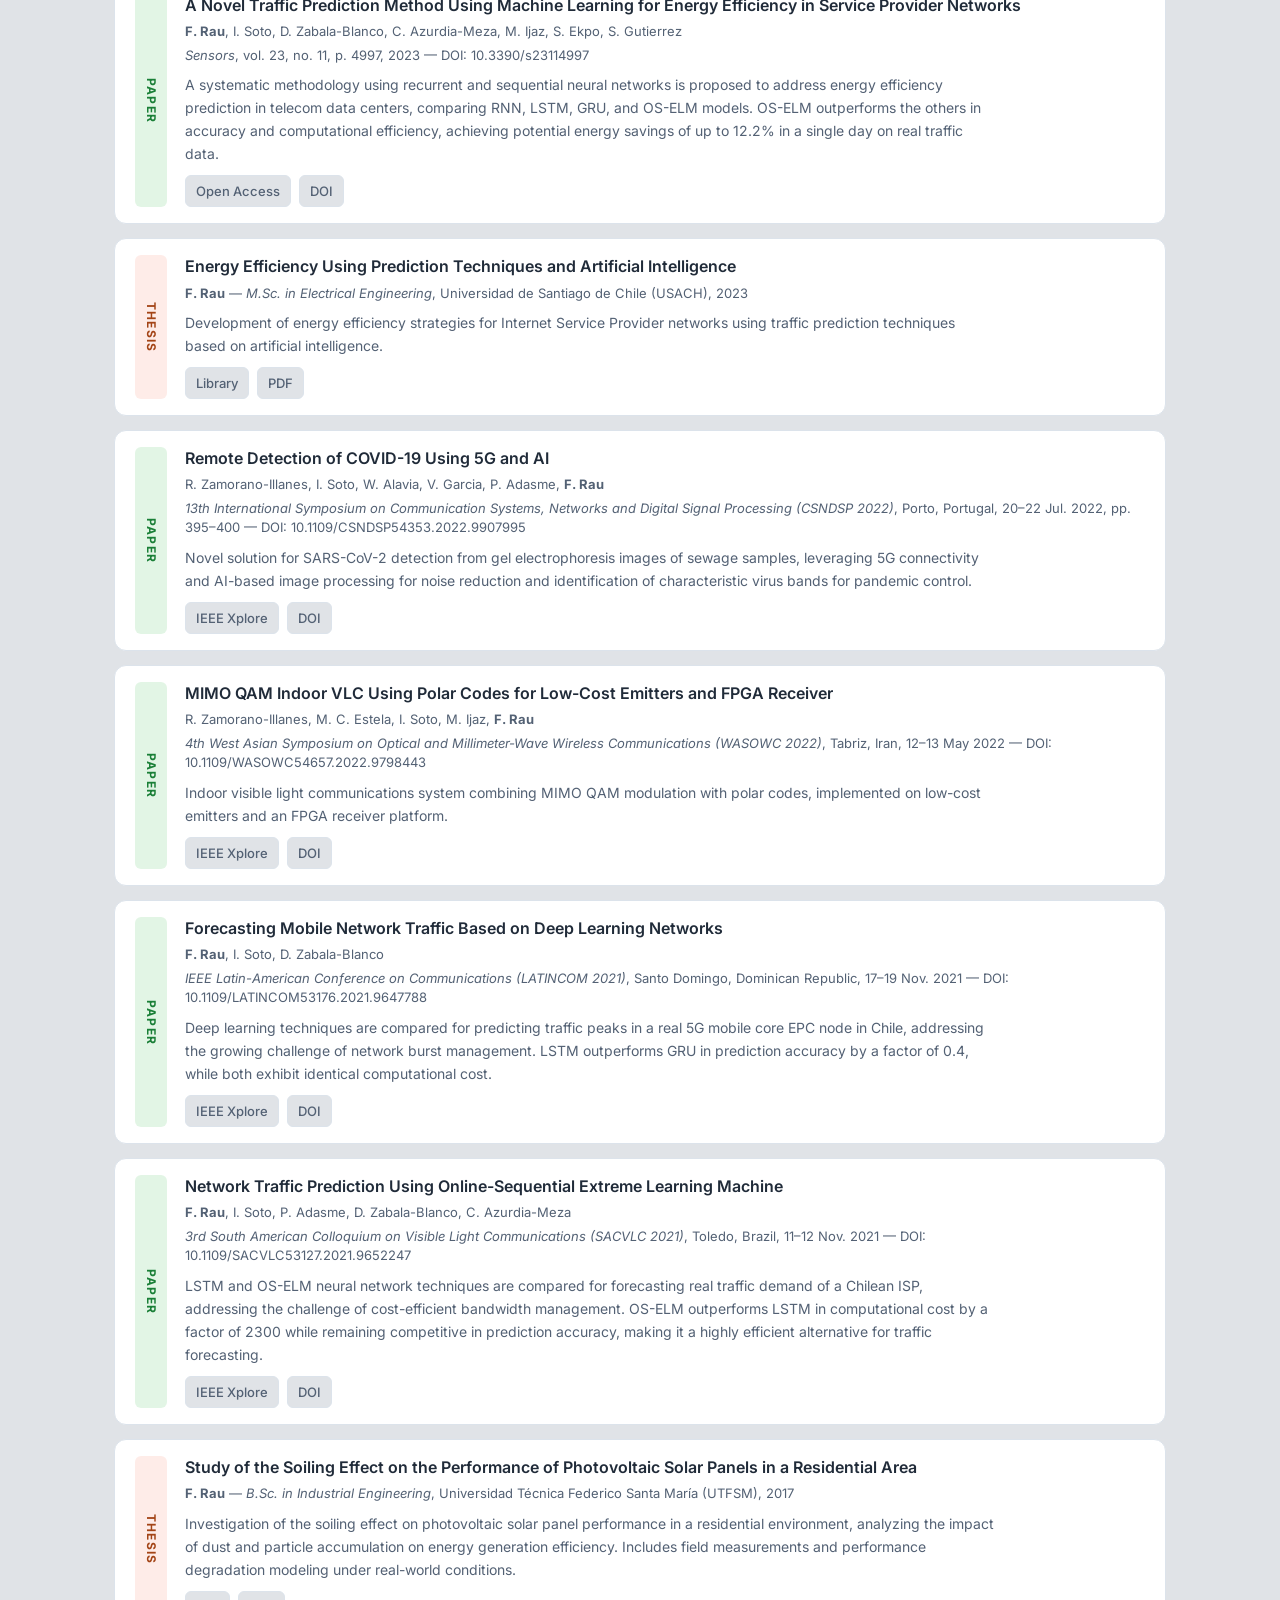
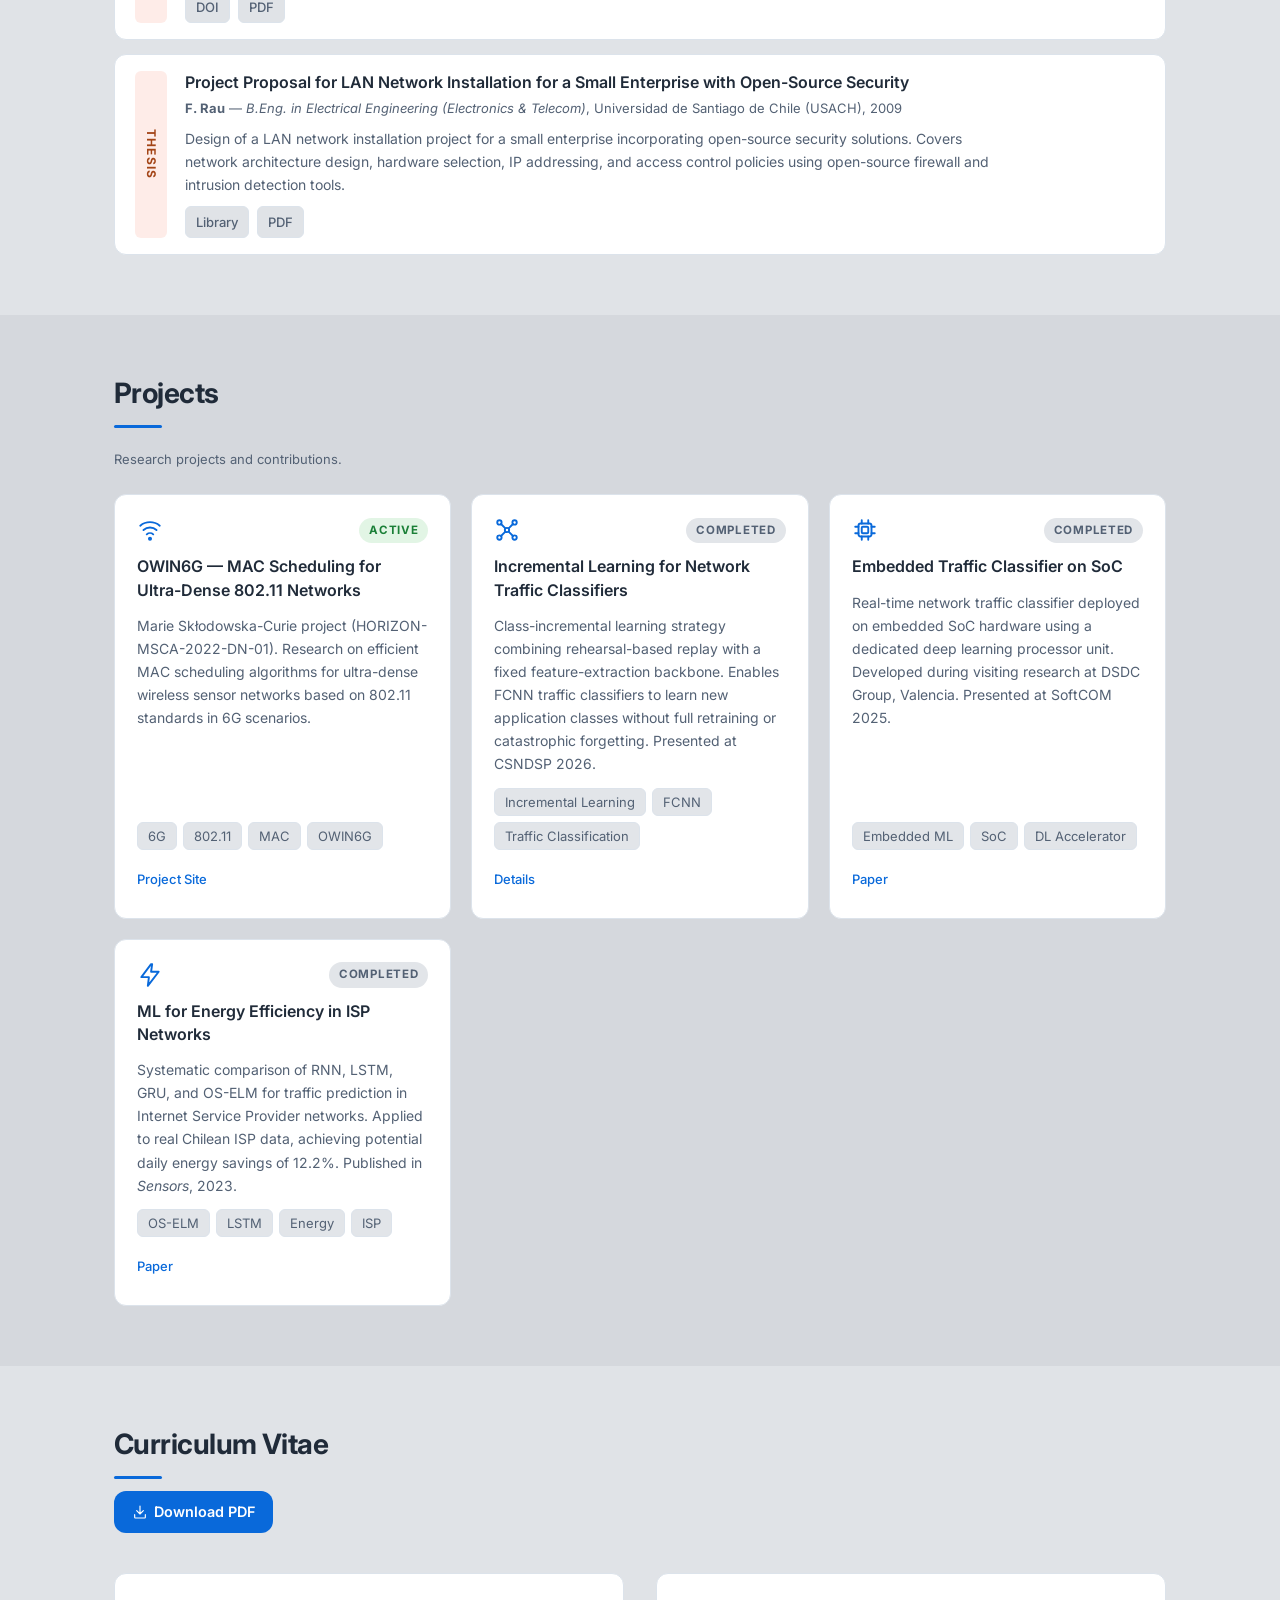
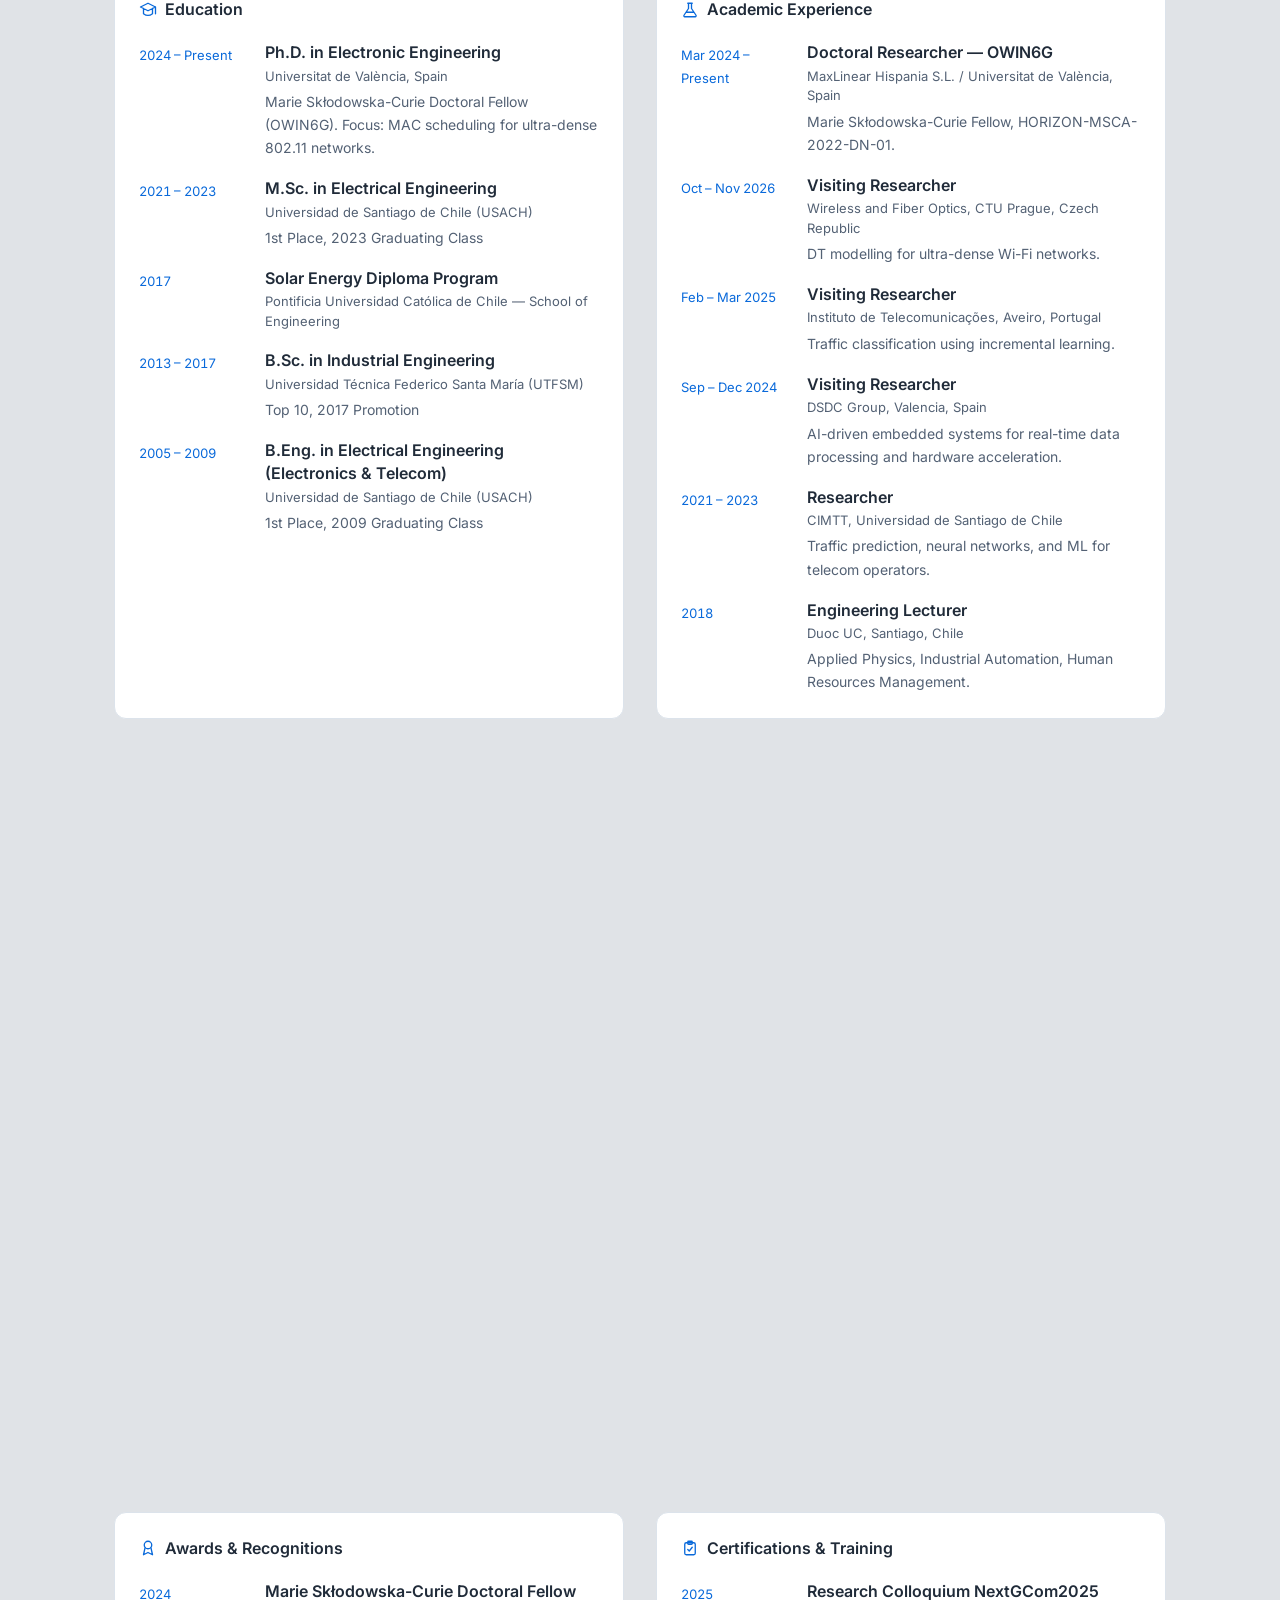
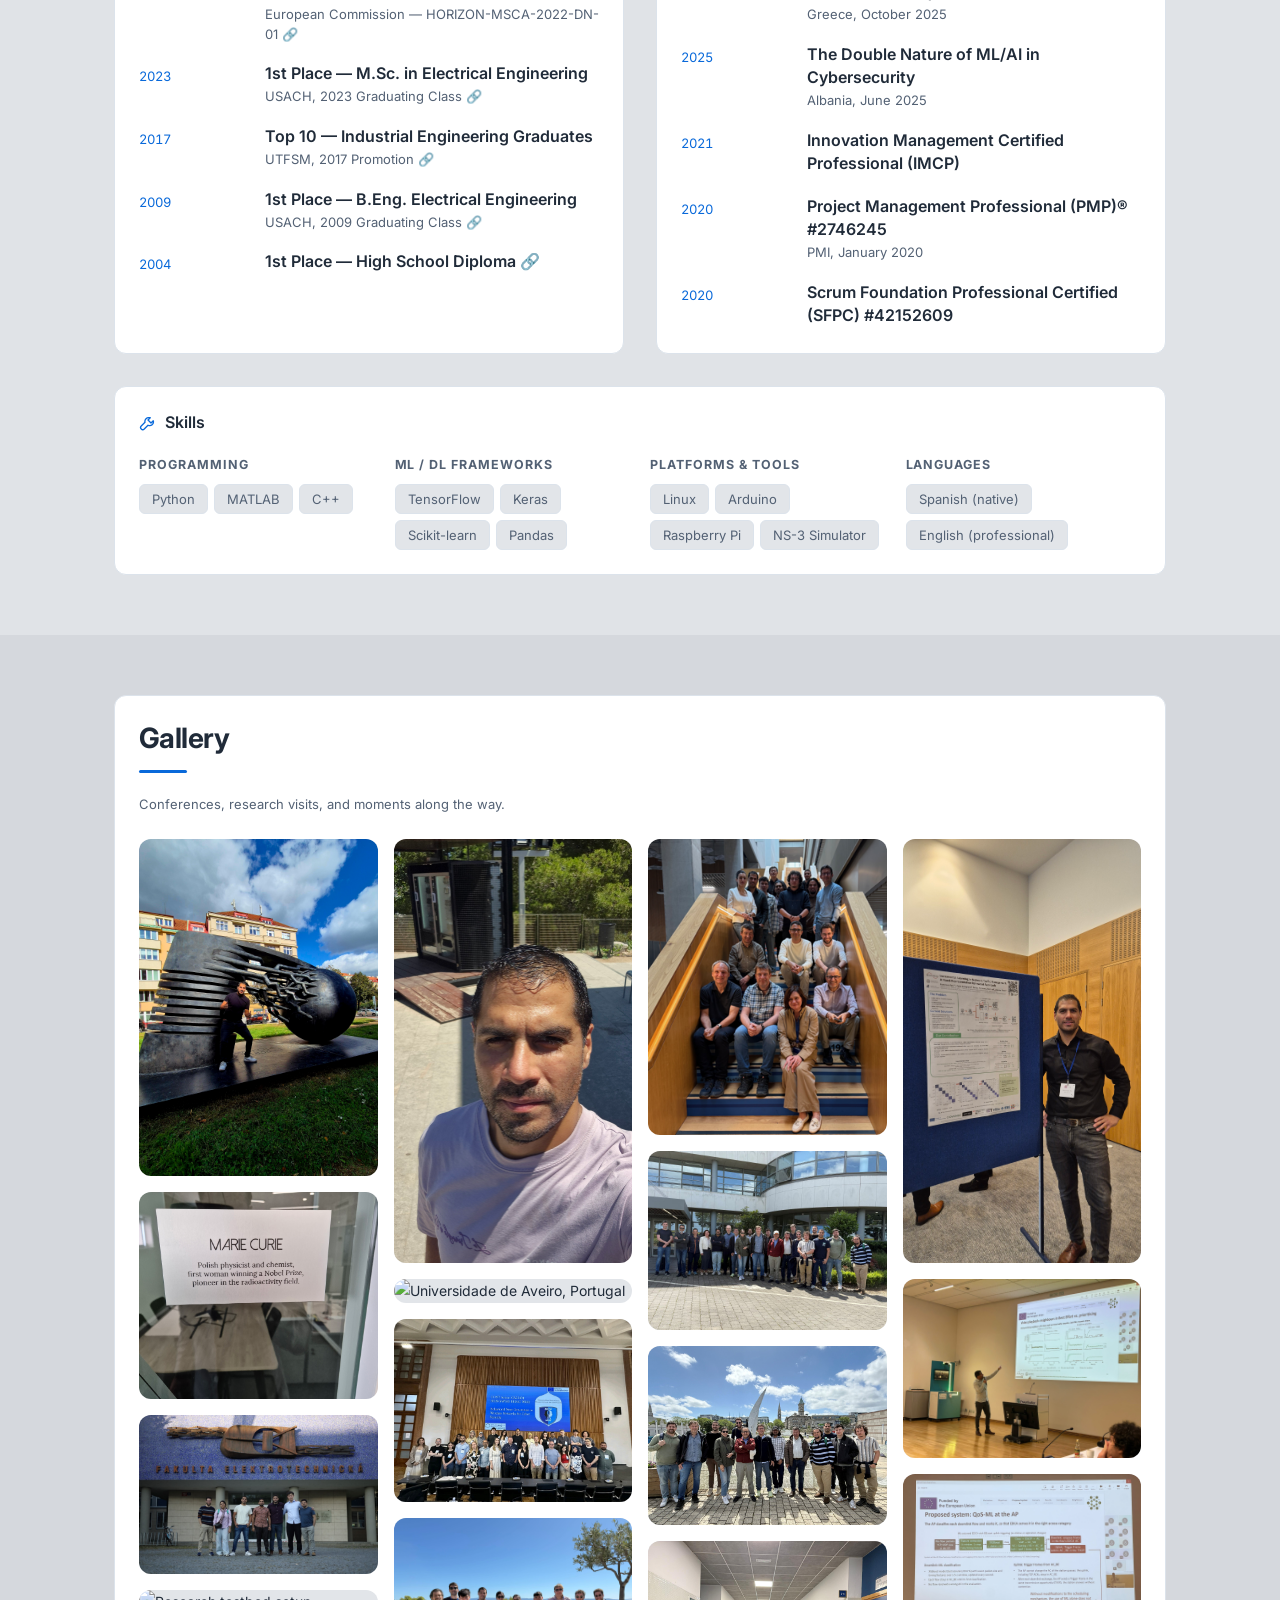
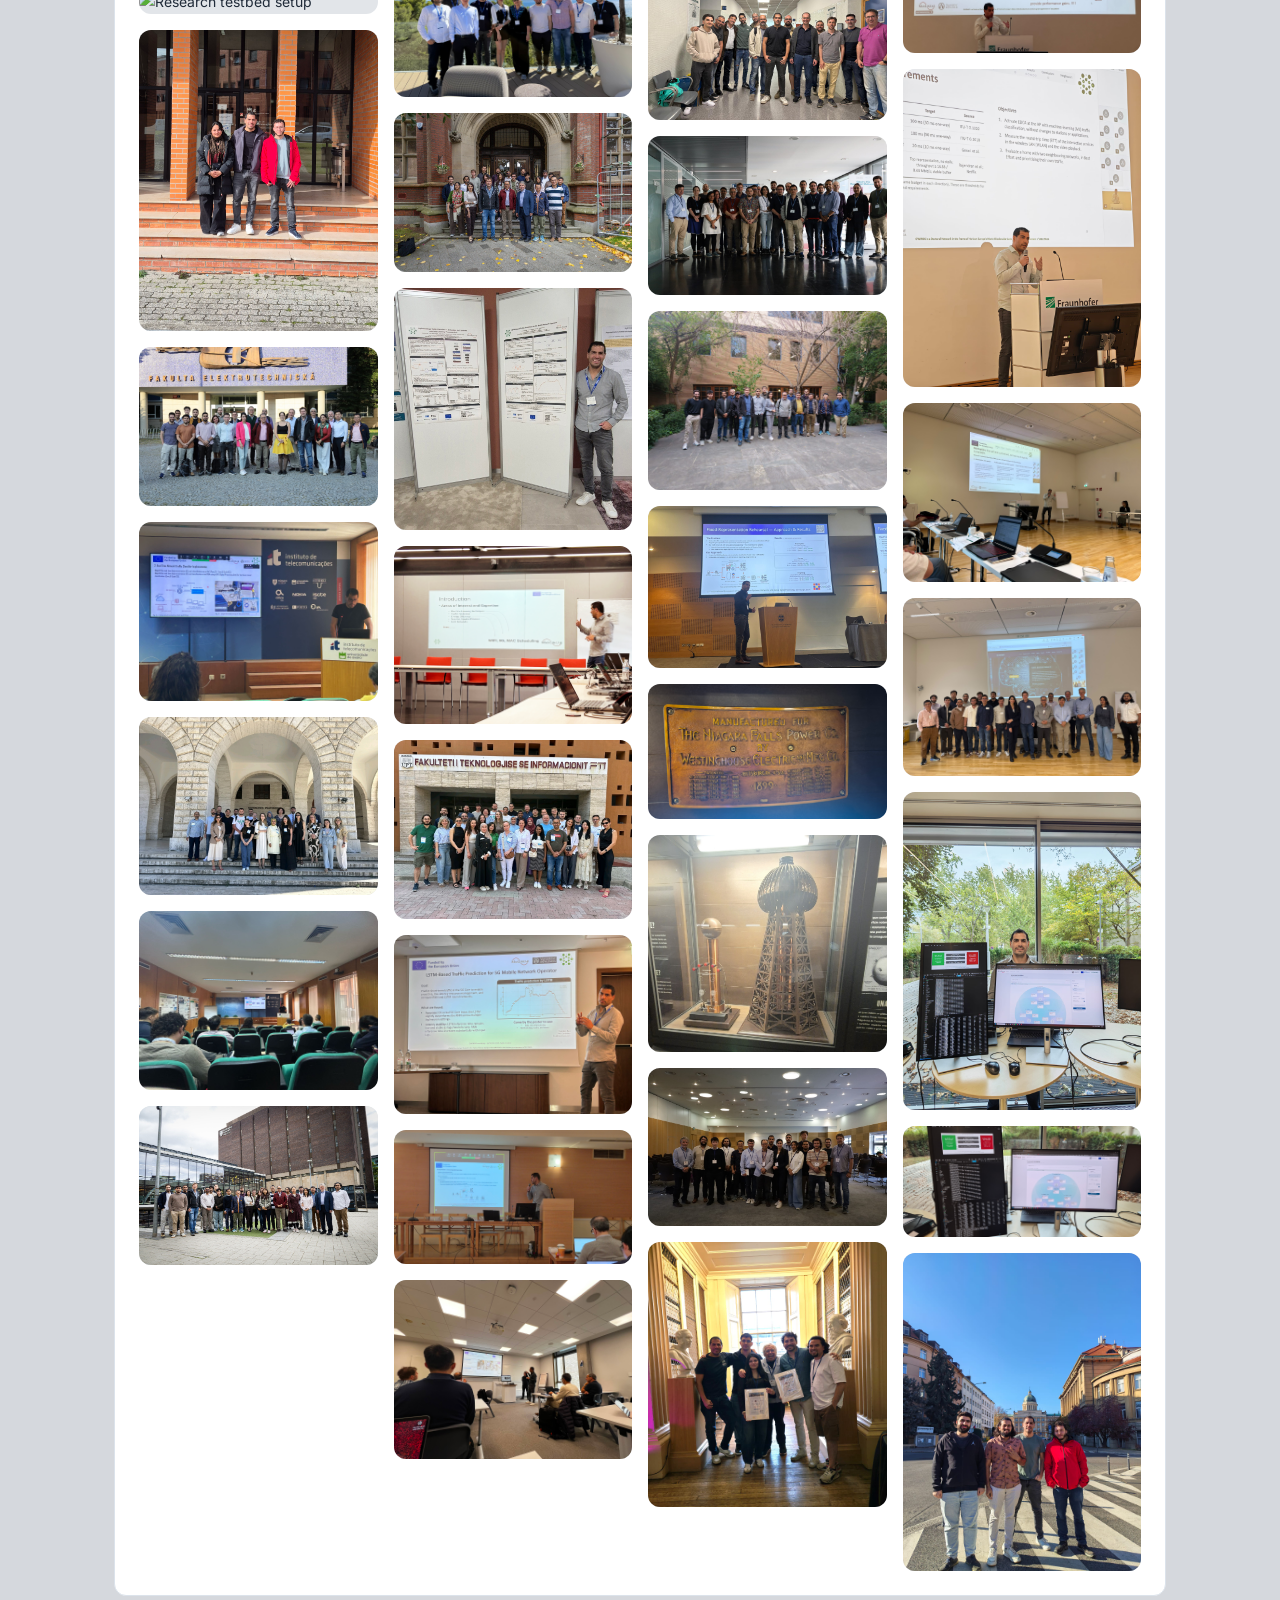
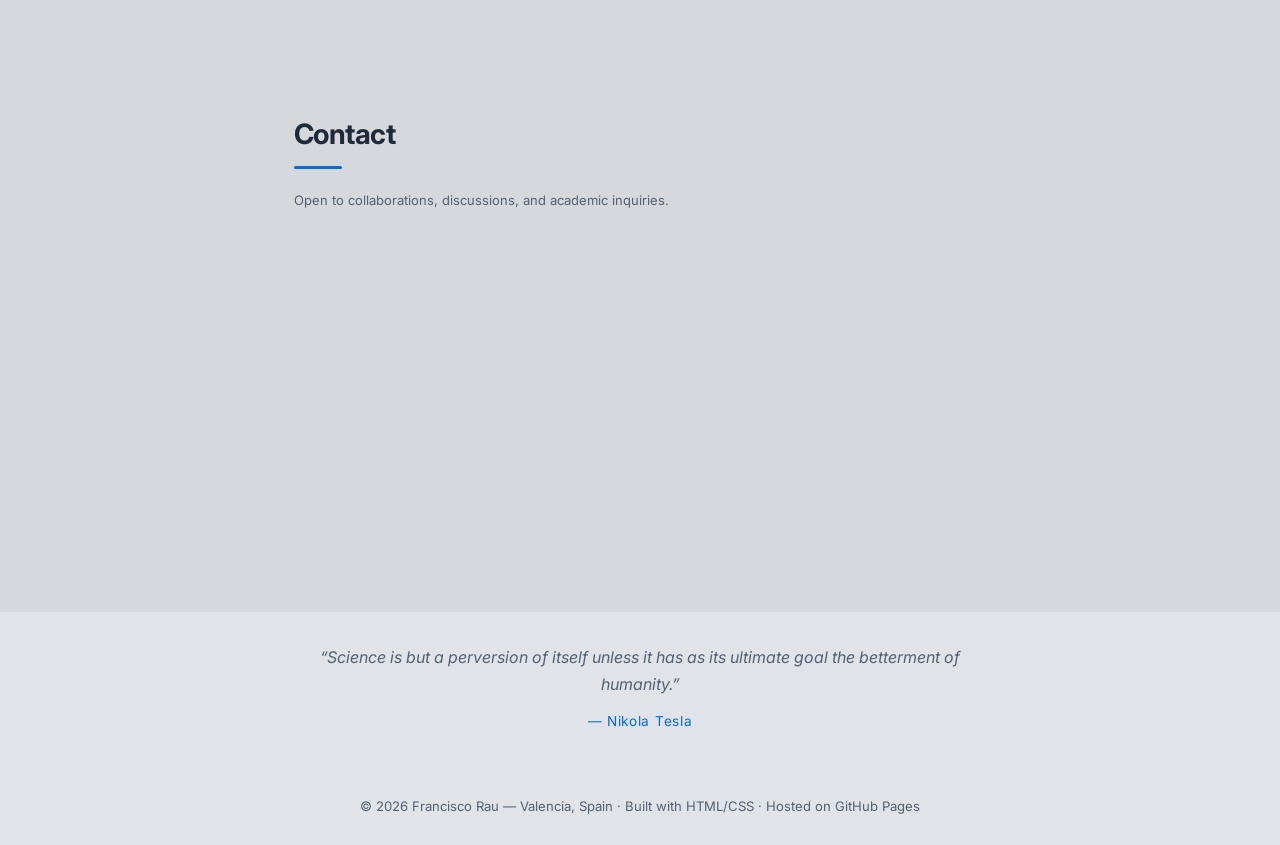
==== commit b0771651: "Enlarge hero portrait and reduce name heading" ====
--- a/index.html
+++ b/index.html
@@ -76,7 +76,6 @@
         <li><a href="#about">About</a></li>
         <li><a href="#publications">Publications</a></li>
         <li><a href="#projects">Projects</a></li>
-        <li><a href="edca-lab/" target="_blank" rel="noopener noreferrer" aria-label="AP simulation (opens in a new tab)">AP simulation <svg class="ui-icon" width="18" height="18" viewBox="0 0 24 24" fill="none" stroke="currentColor" stroke-width="1.75" stroke-linecap="round" stroke-linejoin="round" aria-hidden="true" focusable="false"><path d="M14 3h7v7m0-7L10 14m0-9H5a2 2 0 0 0-2 2v12a2 2 0 0 0 2 2h12a2 2 0 0 0 2-2v-5"/></svg></a></li>
         <li><a href="#cv">CV</a></li>
         <li><a href="#gallery">Gallery</a></li>
         <li><a href="#contact">Contact</a></li>
@@ -90,7 +89,6 @@
       <li><a href="#about">About</a></li>
       <li><a href="#publications">Publications</a></li>
       <li><a href="#projects">Projects</a></li>
-      <li><a href="edca-lab/" target="_blank" rel="noopener noreferrer" aria-label="AP simulation (opens in a new tab)">AP simulation <svg class="ui-icon" width="18" height="18" viewBox="0 0 24 24" fill="none" stroke="currentColor" stroke-width="1.75" stroke-linecap="round" stroke-linejoin="round" aria-hidden="true" focusable="false"><path d="M14 3h7v7m0-7L10 14m0-9H5a2 2 0 0 0-2 2v12a2 2 0 0 0 2 2h12a2 2 0 0 0 2-2v-5"/></svg></a></li>
       <li><a href="#cv">CV</a></li>
       <li><a href="#gallery">Gallery</a></li>
       <li><a href="#contact">Contact</a></li>
@@ -590,7 +588,6 @@
           </div>
           <div class="project-links">
             <a href="https://owin6g.eu/" target="_blank" rel="noopener">Project Site</a>
-            <a href="edca-lab/" target="_blank" rel="noopener noreferrer">AP simulation <svg class="ui-icon" width="18" height="18" viewBox="0 0 24 24" fill="none" stroke="currentColor" stroke-width="1.75" stroke-linecap="round" stroke-linejoin="round" aria-hidden="true" focusable="false"><path d="M14 3h7v7m0-7L10 14m0-9H5a2 2 0 0 0-2 2v12a2 2 0 0 0 2 2h12a2 2 0 0 0 2-2v-5"/></svg></a>
           </div>
         </article>
 
